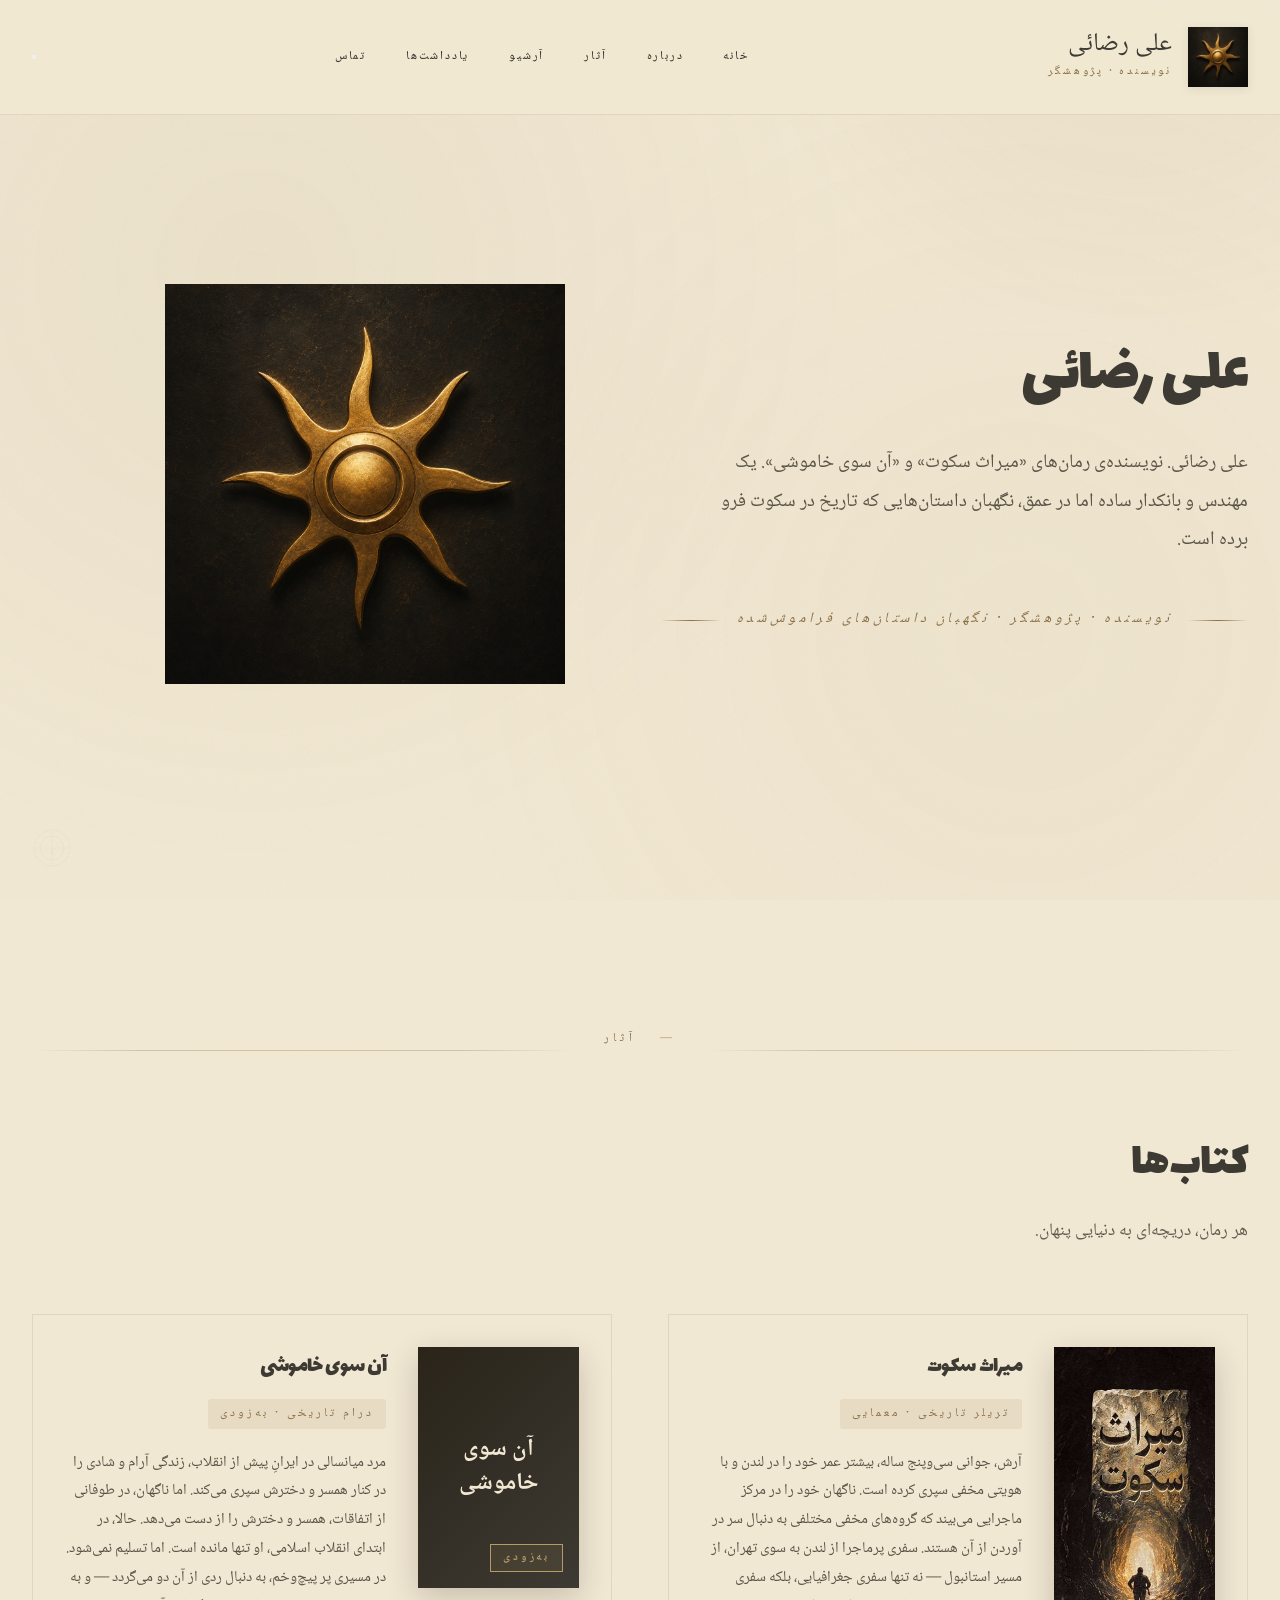
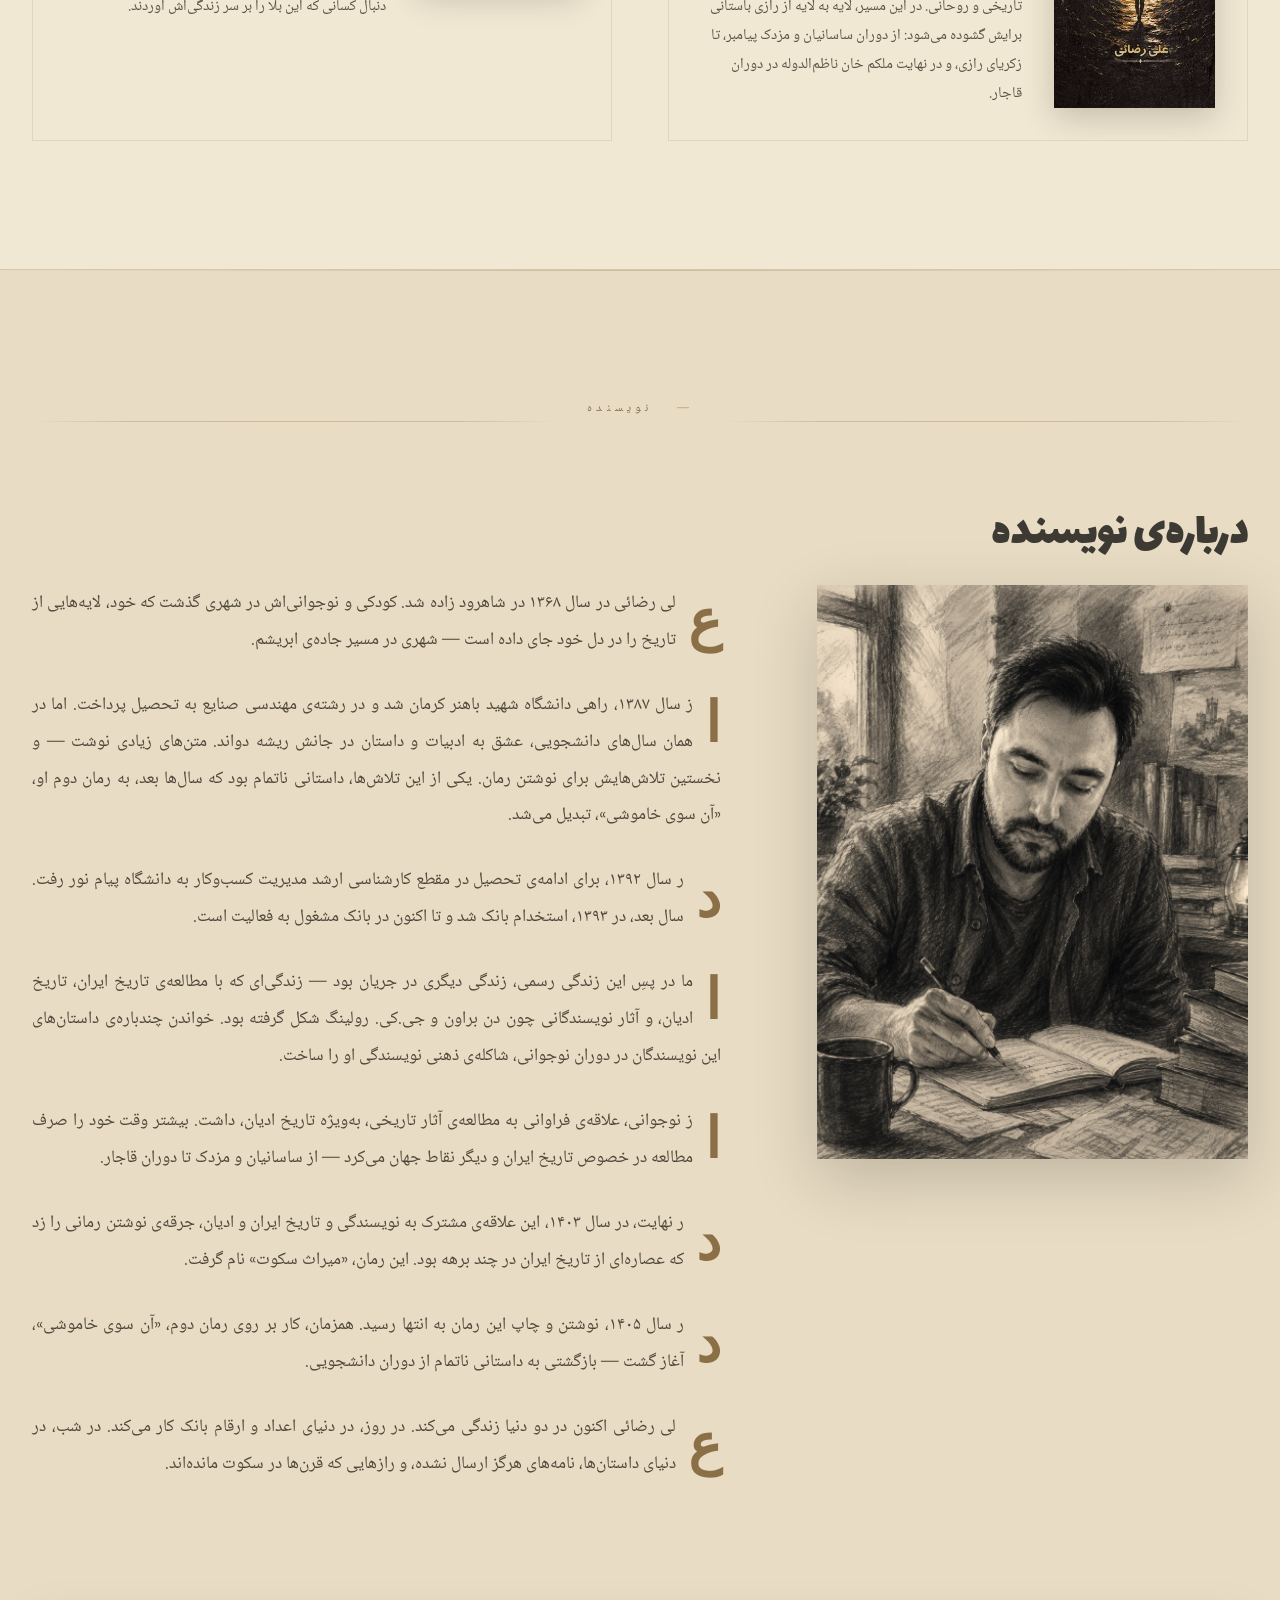
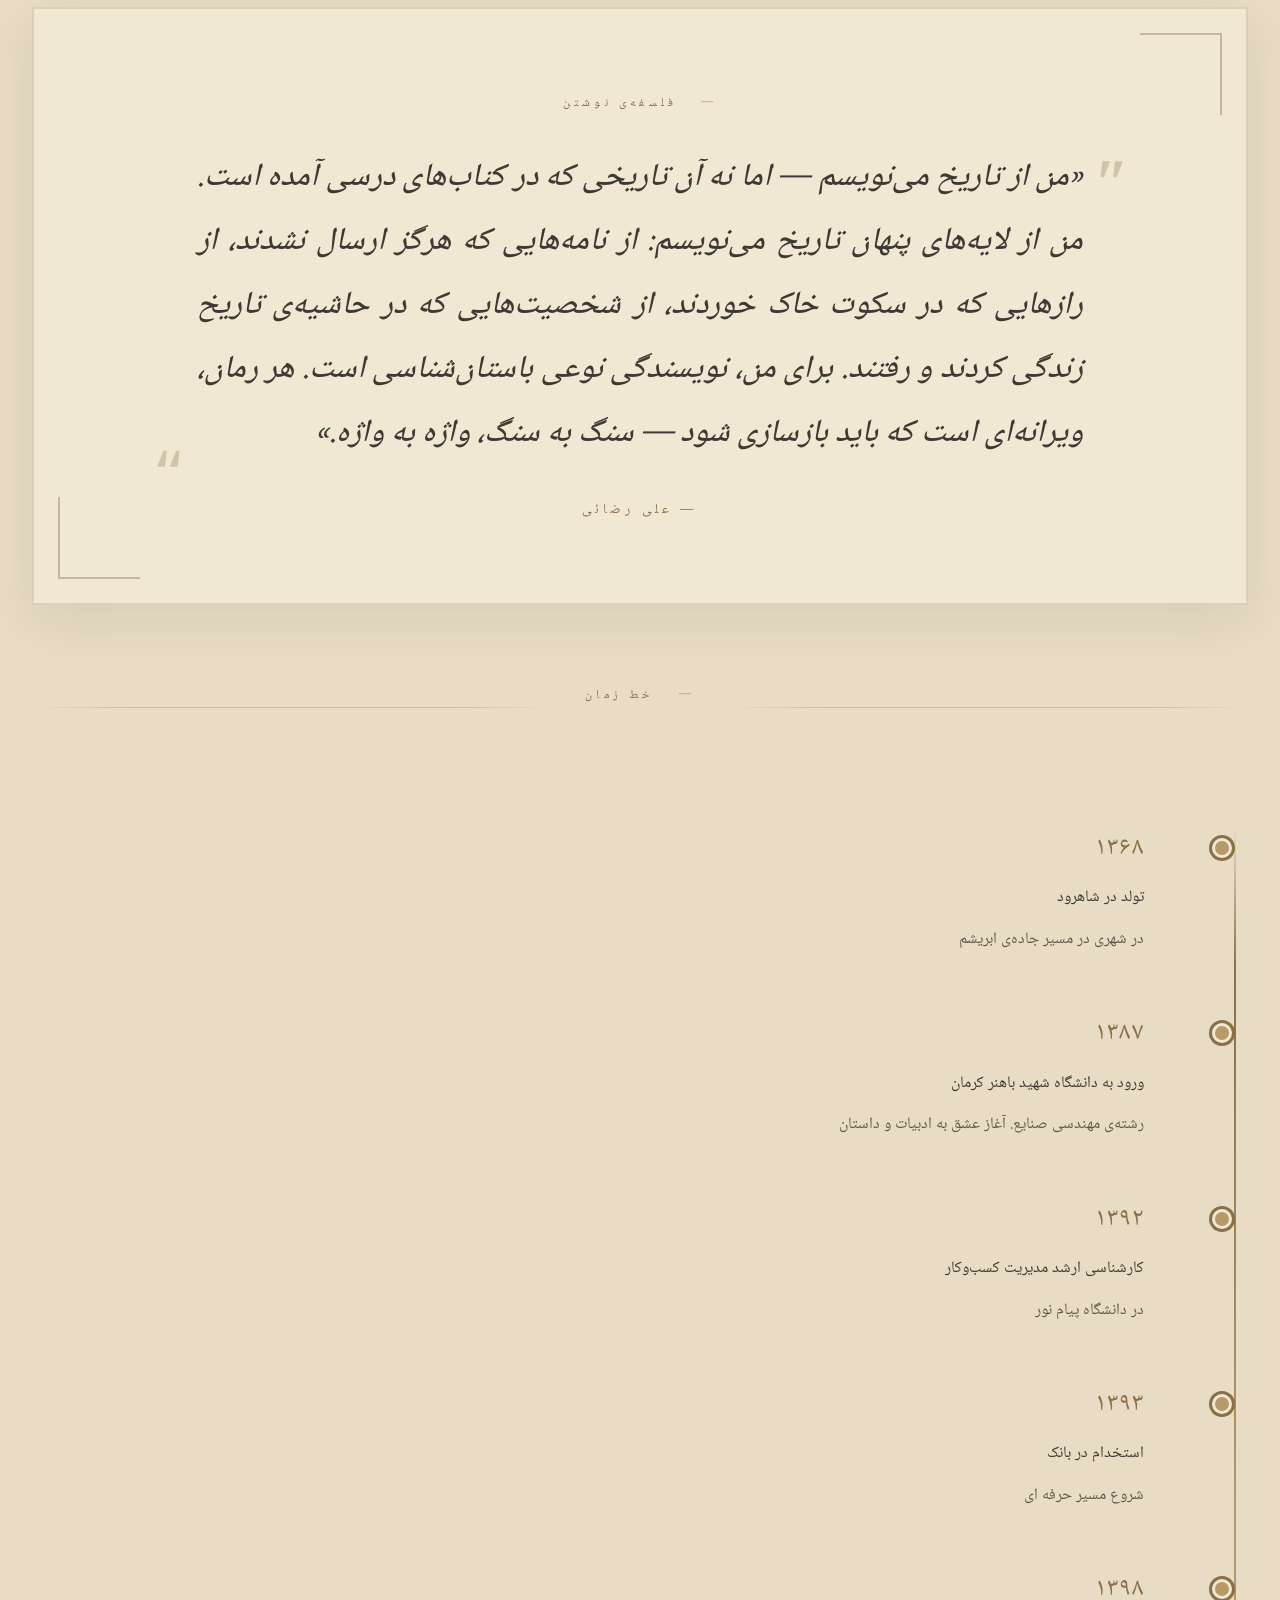
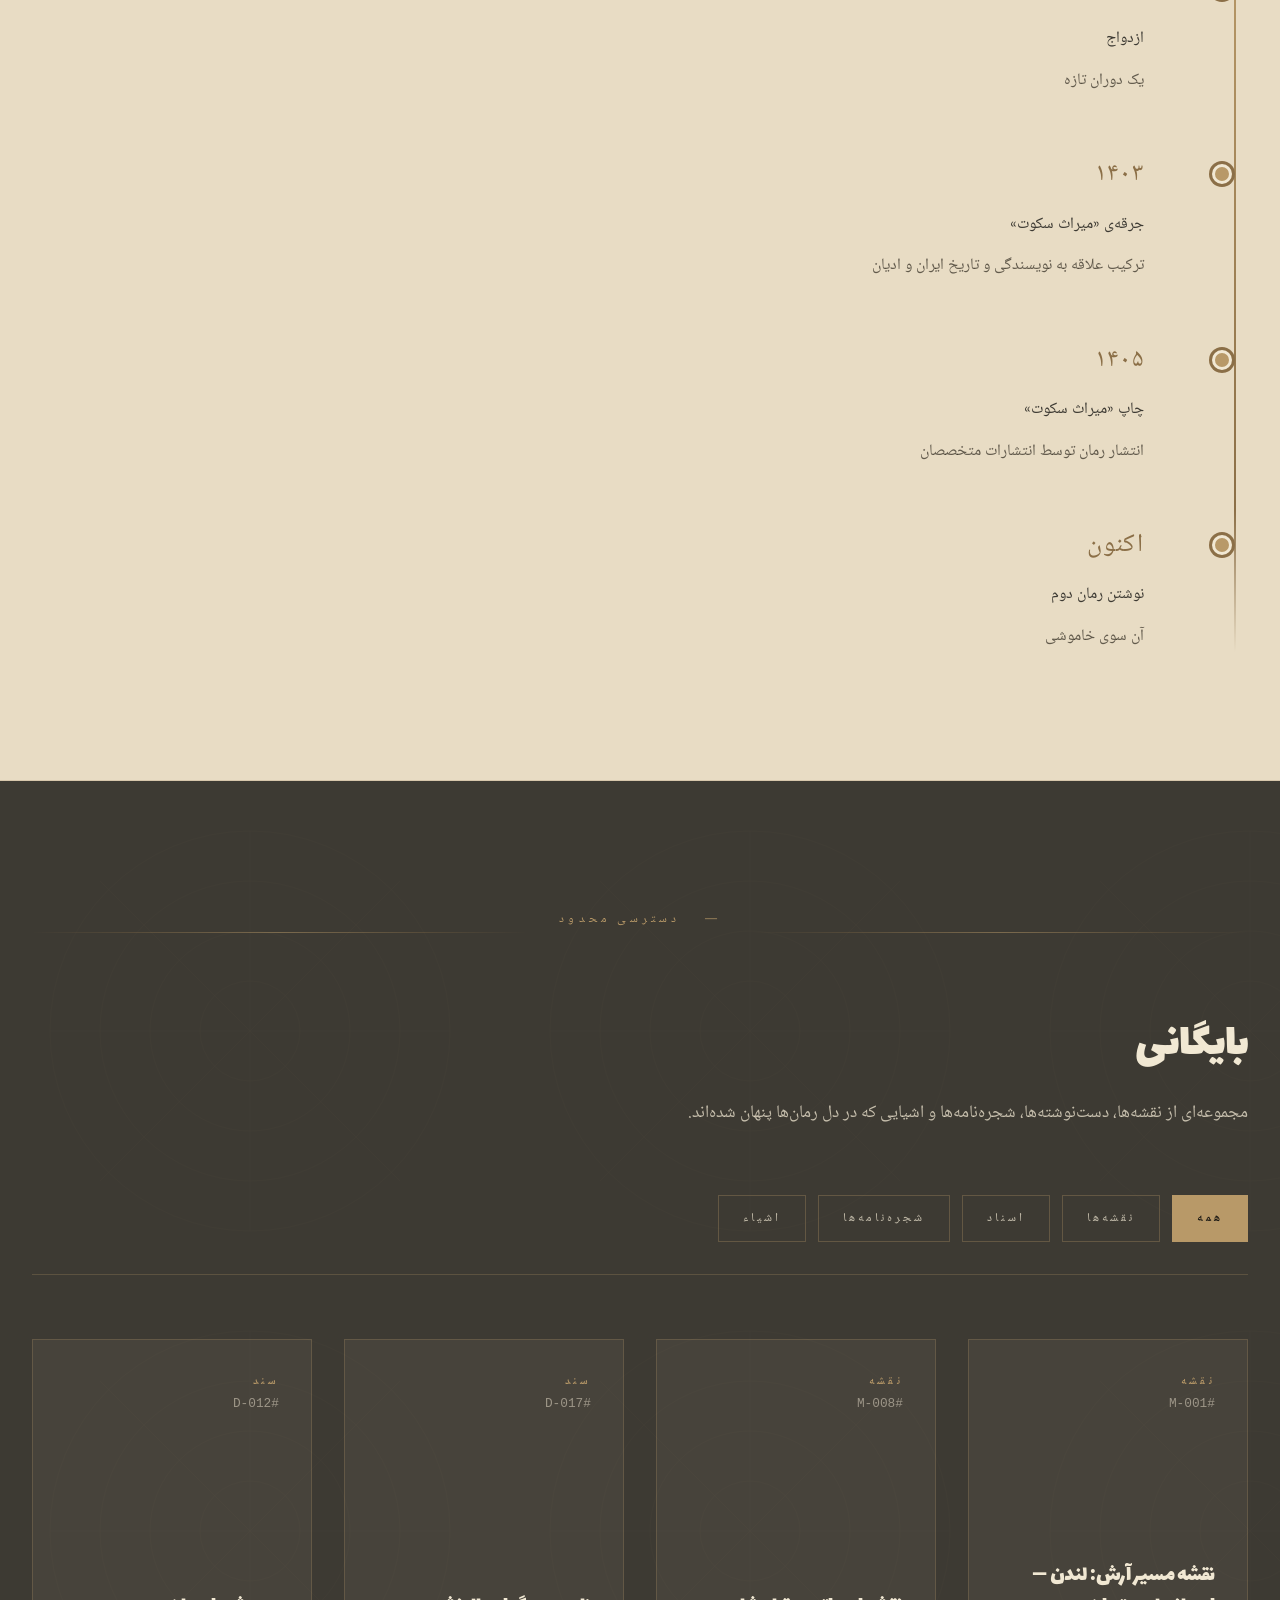
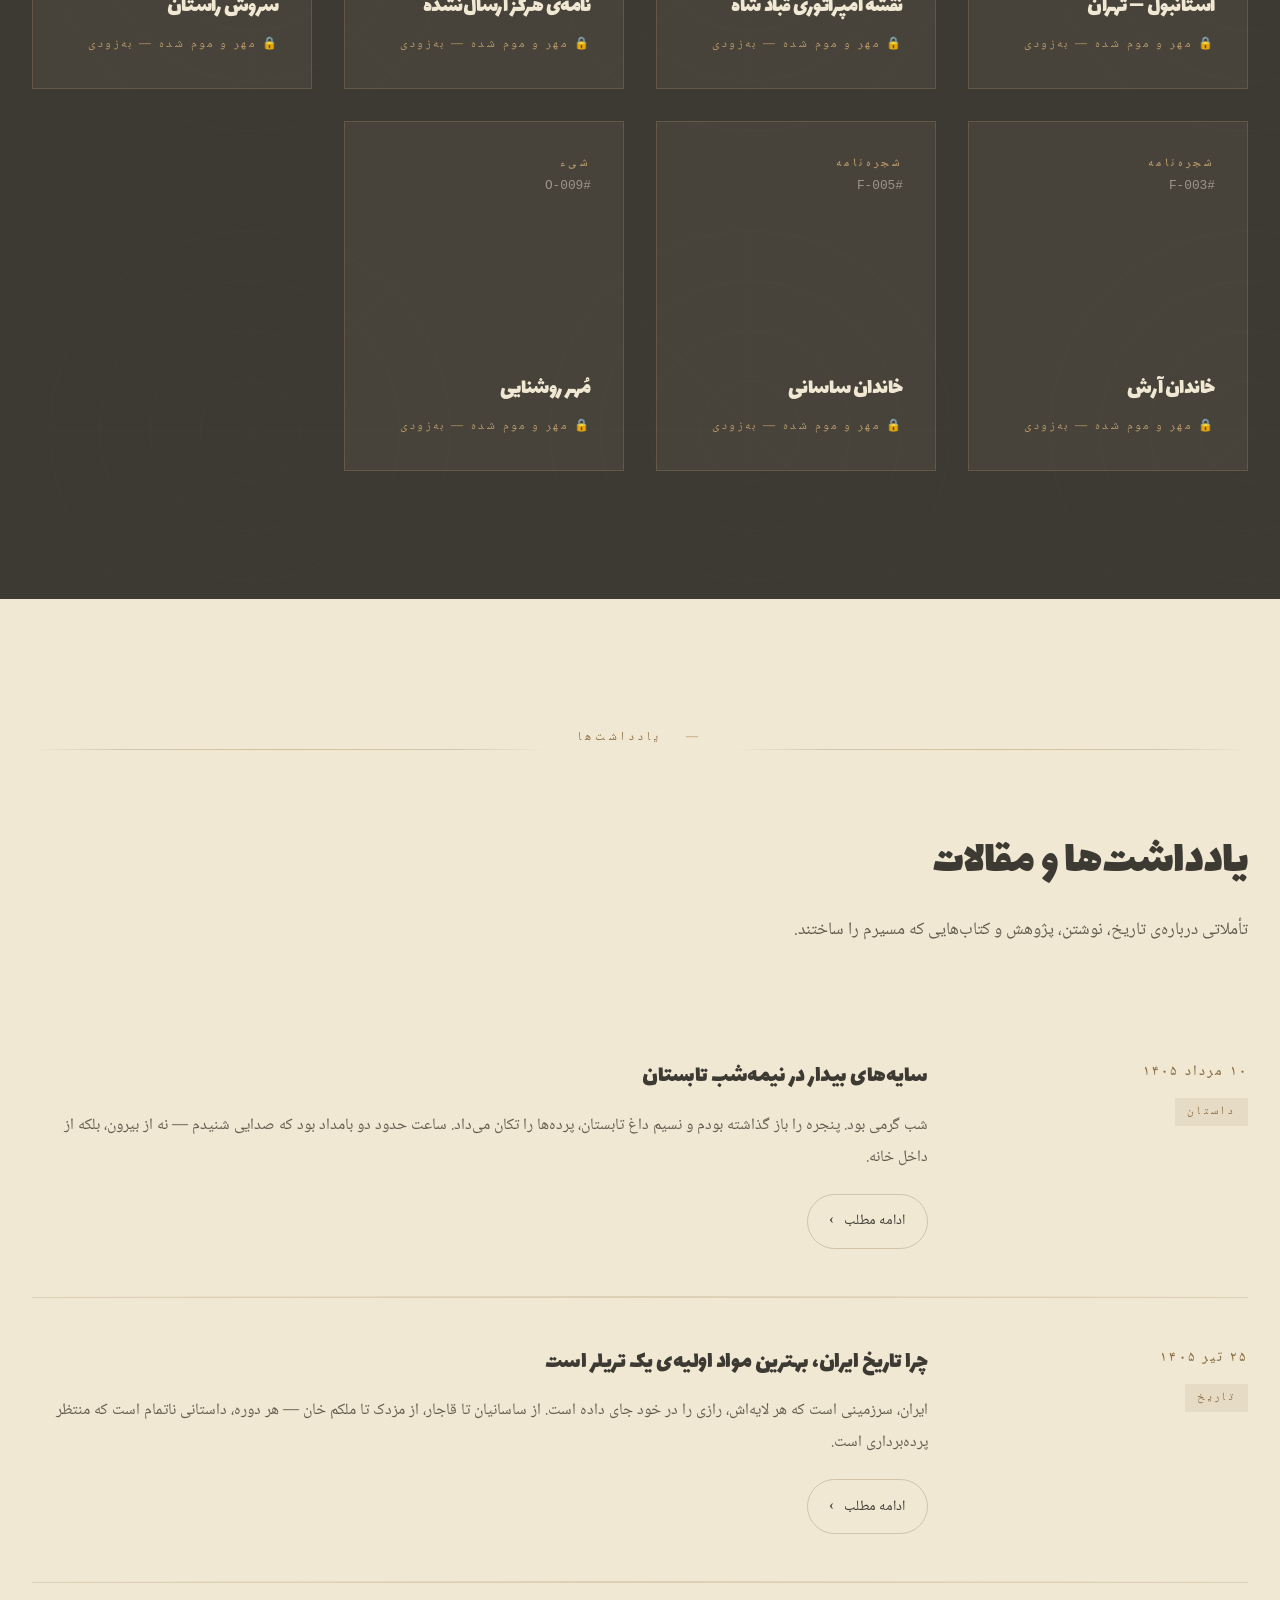
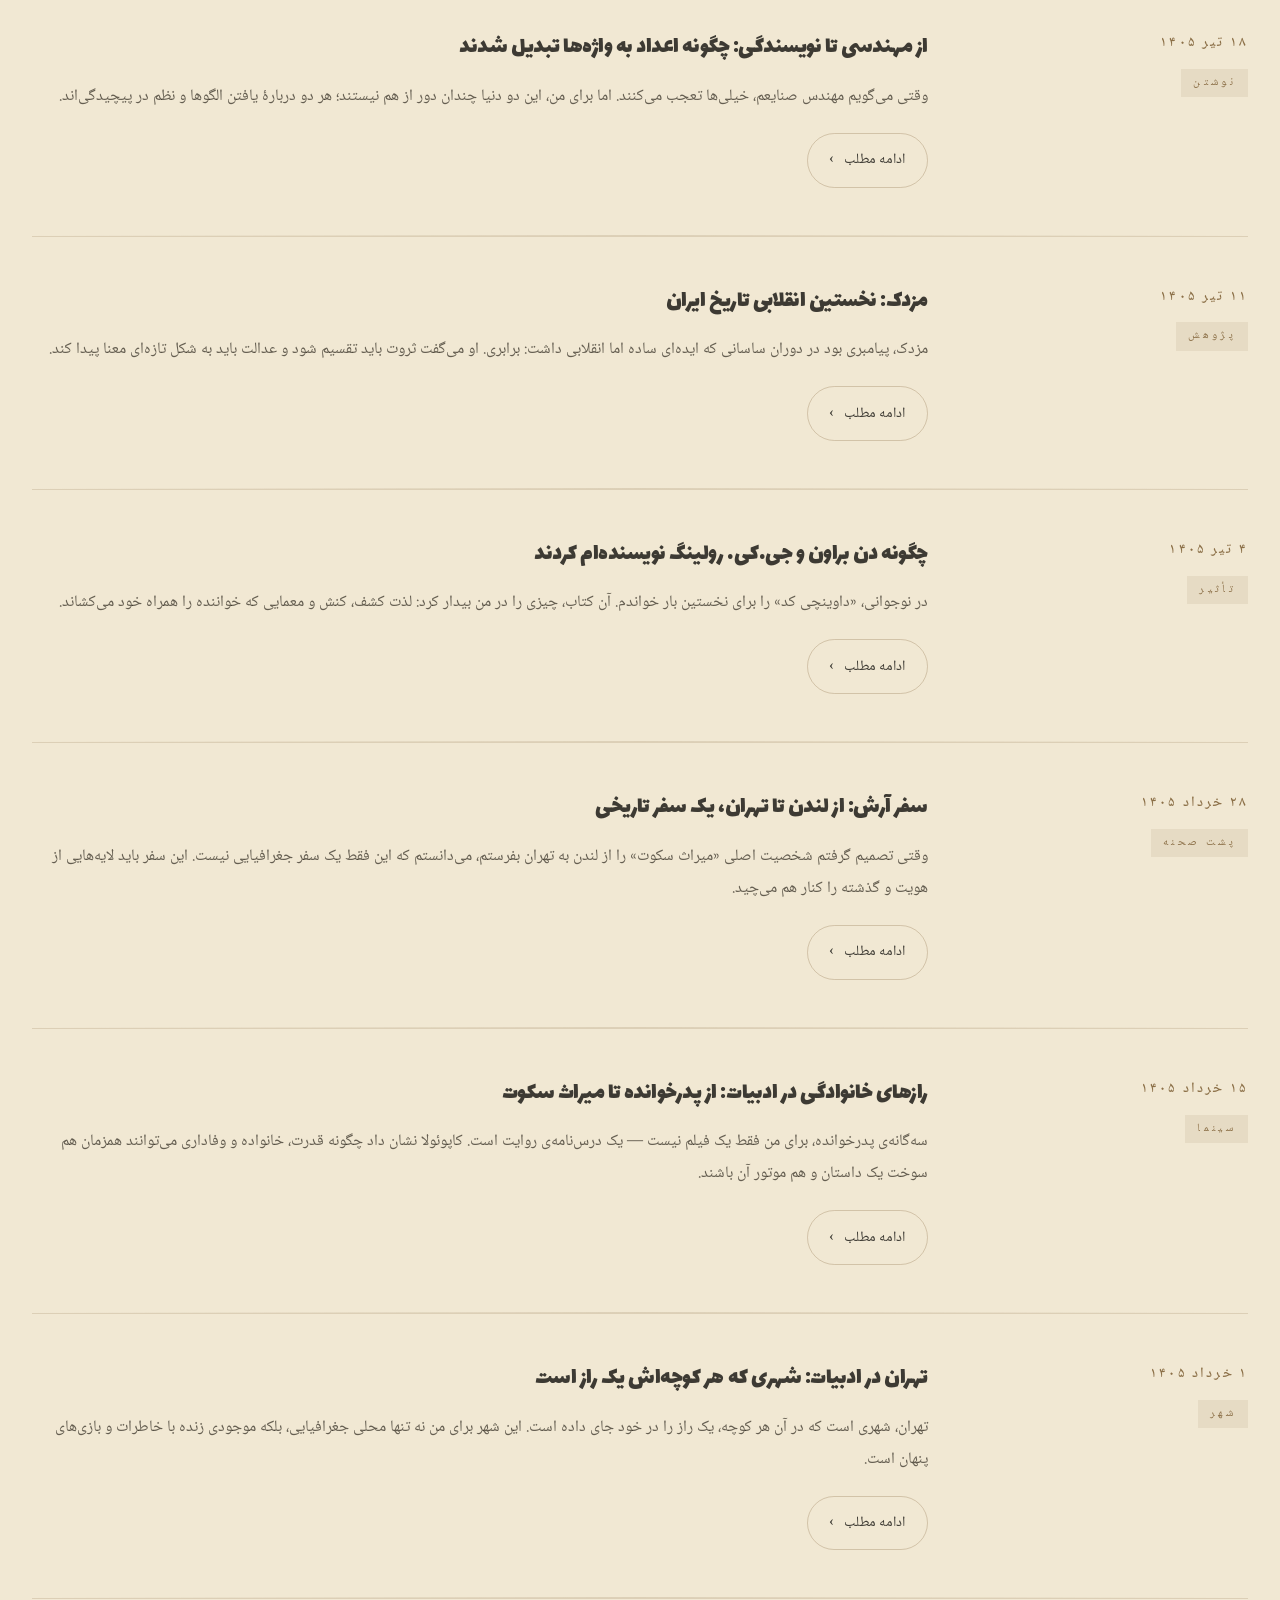
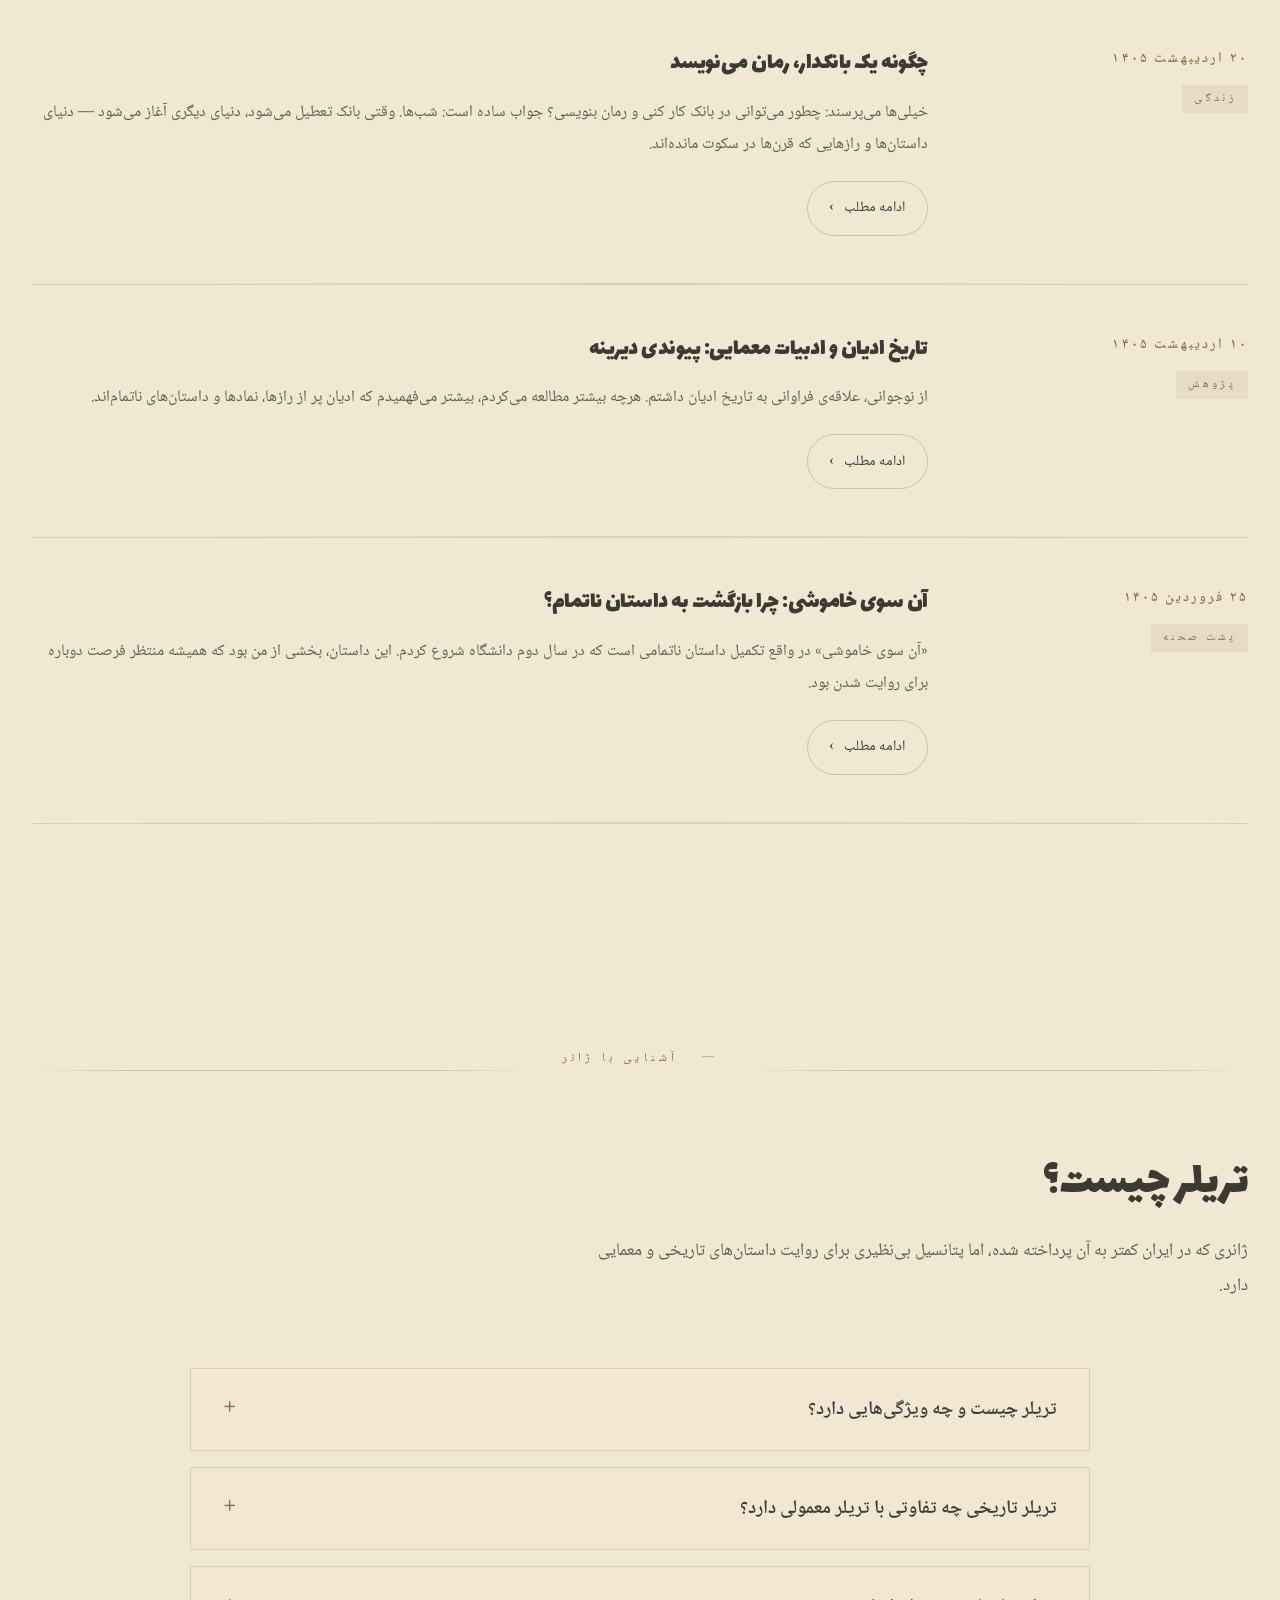
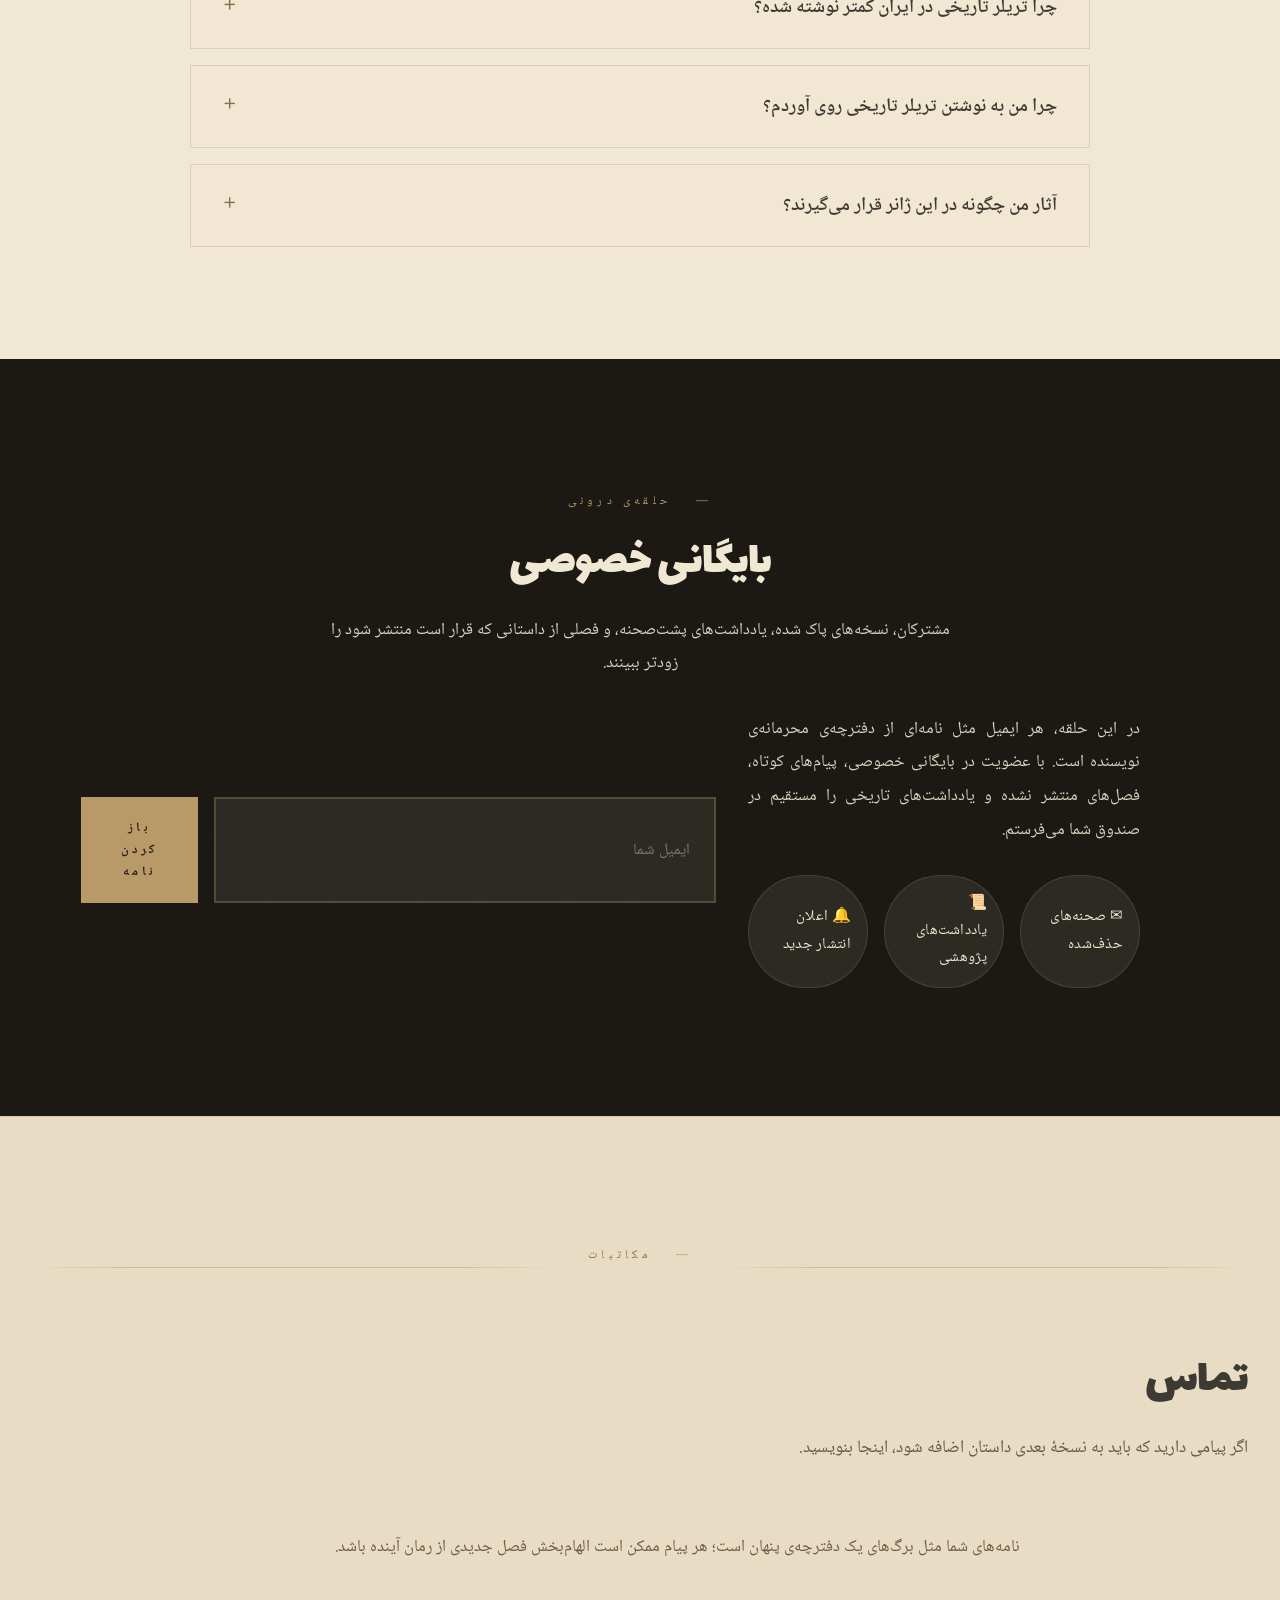
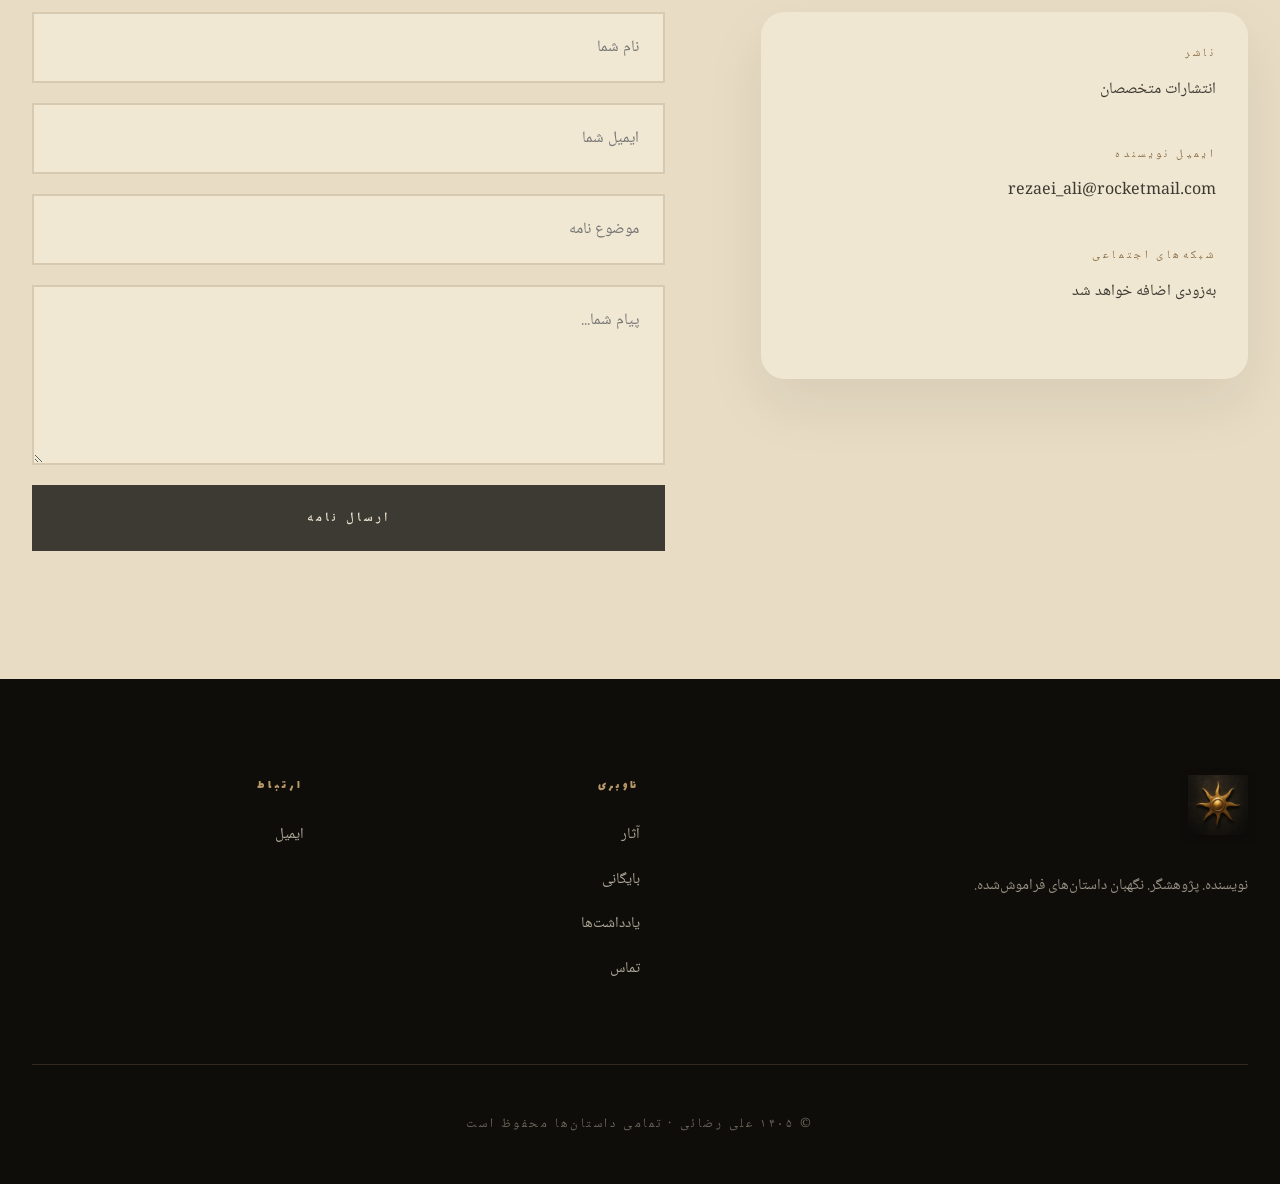
==== index.html @ 63f36dfa "update branch" ====
<!DOCTYPE html>
<html lang="fa" dir="rtl">
<head>
<meta charset="UTF-8">
<meta name="viewport" content="width=device-width, initial-scale=1.0">
<title>علی رضائی — نویسنده · پژوهشگر · نگهبان داستان‌های فراموش‌شده</title>
<meta name="description" content="وب‌سایت رسمی علی رضائی، نویسنده‌ی رمان‌های میراث سکوت و آن سوی خاموشی. داستانی از تاریخ پنهان ایران، از ساسانیان تا قاجار.">
<meta name="keywords" content="علی رضائی, میراث سکوت, آن سوی خاموشی, رمان تاریخی, تریلر تاریخی, نویسنده ایرانی, داستان معمایی, تاریخ ایران, ساسانیان, قاجار">
<meta name="author" content="علی رضائی">
<meta name="robots" content="index, follow">
<link rel="canonical" href="https://alirezaei.com">
<meta property="og:title" content="علی رضائی — نویسنده · پژوهشگر · نگهبان داستان‌های فراموش‌شده">
<meta property="og:description" content="وب‌سایت رسمی علی رضائی، نویسنده‌ی رمان‌های میراث سکوت و آن سوی خاموشی.">
<meta property="og:type" content="website">
<meta property="og:locale" content="fa_IR">
<meta name="twitter:card" content="summary_large_image">
<meta name="twitter:title" content="علی رضائی — نویسنده · پژوهشگر · نگهبان داستان‌های فراموش‌شده">
<meta name="twitter:description" content="وب‌سایت رسمی علی رضائی، نویسنده‌ی رمان‌های میراث سکوت و آن سوی خاموشی.">
<link rel="preconnect" href="https://cdn.jsdelivr.net">
<link rel="preconnect" href="https://fonts.googleapis.com">
<link rel="preconnect" href="https://fonts.gstatic.com" crossorigin>
<link href="https://fonts.googleapis.com/css2?family=Lalezar&family=Noto+Naskh+Arabic:wght@400;500;600;700&display=swap" rel="stylesheet">
<link rel="apple-touch-icon" sizes="180x180" href="images/favicon/apple-touch-icon.png">
<link rel="icon" type="image/png" sizes="32x32" href="images/favicon/favicon-32x32.png">
<link rel="icon" type="image/png" sizes="16x16" href="images/favicon/favicon-16x16.png">
<link rel="shortcut icon" href="images/favicon/favicon.ico">
<link rel="manifest" href="images/favicon/site.webmanifest">
<meta name="theme-color" content="#3d2b1f">
<link rel="preload" href="css/style.css" as="style">
<link rel="stylesheet" href="css/style.css">
<script defer src="https://cloud.umami.is/script.js" data-website-id="c92ad558-bd01-43eb-8bdd-e463db6f3bd0"></script>
<script type="application/ld+json">
{
  "@context": "https://schema.org",
  "@type": "Person",
  "name": "علی رضائی",
  "jobTitle": "نویسنده و پژوهشگر",
  "description": "نویسنده‌ی رمان‌های میراث سکوت و آن سوی خاموشی",
  "url": "https://alirezaei.com",
  "sameAs": []
}
</script>
</head>
<body>

<header class="header" id="header">
  <div class="header-inner">
    <a href="#home" class="logo">
      <img src="images/لوگوی سایت.jpg" alt="لوگوی علی رضائی" class="logo-img" width="200" height="60">
      <div class="logo-text">
        <span class="logo-name">علی رضائی</span>
        <span class="logo-sub">نویسنده · پژوهشگر</span>
      </div>
    </a>
    <nav class="nav" id="nav">
      <a href="#home">خانه</a>
      <a href="#about">درباره</a>
      <a href="#books">آثار</a>
      <a href="#archive">آرشیو</a>
      <a href="#journal">یادداشت‌ها</a>
      <a href="#contact">تماس</a>
    </nav>
    <button class="menu-toggle" id="menuToggle" aria-label="منو">
      <span></span><span></span><span></span>
    </button>
  </div>
</header>

<main>

  <section class="hero" id="home">
    <div class="hero-inner">
      <div class="hero-text">
        <h1>علی رضائی</h1>
        <p class="intro">علی رضائی. نویسنده‌ی رمان‌های «میراث سکوت» و «آن سوی خاموشی». یک مهندس و بانکدار ساده اما در عمق، نگهبان داستان‌هایی که تاریخ در سکوت فرو برده است.</p>
        <div class="subtitle">نویسنده · پژوهشگر · نگهبان داستان‌های فراموش‌شده</div>
      </div>
      <div class="hero-image">
        <img src="images/لوگوی سایت.jpg" alt="لوگوی علی رضائی" class="hero-img" loading="lazy" width="400" height="400">
      </div>
    </div>
  </section>
  
  <section id="books">
    <div class="container">
      <div class="divider"><span class="section-label">آثار</span></div>
      <h2 class="section-title">کتاب‌ها</h2>
      <p class="section-desc">هر رمان، دریچه‌ای به دنیایی پنهان.</p>

      <div class="books-grid">
        <div class="book-card">
          <img src="images/میراث سکوت روی جلد.jpg" alt="جلد کتاب میراث سکوت - رمان تاریخی معمایی از علی رضائی" class="book-cover-img" loading="lazy" width="200" height="300">
          <div class="book-info">
            <h3>میراث سکوت</h3>
            <div class="genre">تریلر تاریخی · معمایی</div>
            <p>آرش، جوانی سی‌وپنج ساله، بیشتر عمر خود را در لندن و با هویتی مخفی سپری کرده است. ناگهان خود را در مرکز ماجرایی می‌بیند که گروه‌های مخفی مختلفی به دنبال سر در آوردن از آن هستند. سفری پرماجرا از لندن به سوی تهران، از مسیر استانبول — نه تنها سفری جغرافیایی، بلکه سفری تاریخی و روحانی. در این مسیر، لایه به لایه از رازی باستانی برایش گشوده می‌شود: از دوران ساسانیان و مزدک پیامبر، تا زکریای رازی، و در نهایت ملکم خان ناظم‌الدوله در دوران قاجار.</p>
          </div>
        </div>

        <div class="book-card">
          <div class="book-cover upcoming">آن سوی<br>خاموشی</div>
          <div class="book-info">
            <h3>آن سوی خاموشی</h3>
            <div class="genre">درام تاریخی · به‌زودی</div>
            <p>مرد میانسالی در ایرانِ پیش از انقلاب، زندگی آرام و شادی را در کنار همسر و دخترش سپری می‌کند. اما ناگهان، در طوفانی از اتفاقات، همسر و دخترش را از دست می‌دهد. حالا، در ابتدای انقلاب اسلامی، او تنها مانده است. اما تسلیم نمی‌شود. در مسیری پر پیچ‌وخم، به دنبال ردی از آن دو می‌گردد — و به دنبال کسانی که این بلا را بر سر زندگی‌اش آوردند.</p>
          </div>
        </div>
      </div>
    </div>
  </section>

  <section class="about-section" id="about">
    <div class="container">
      <div class="divider"><span class="section-label">نویسنده</span></div>
      <h2 class="section-title">درباره‌ی نویسنده</h2>

      <div class="about-grid">
        <div class="about-portrait">
          <img src="images/تصویر شخصی.png" alt="علی رضائی، نویسنده و پژوهشگر" loading="lazy" width="350" height="467">
        </div>
        <div class="about-text">
          <p>علی رضائی در سال ۱۳۶۸ در شاهرود زاده شد. کودکی و نوجوانی‌اش در شهری گذشت که خود، لایه‌هایی از تاریخ را در دل خود جای داده است — شهری در مسیر جاده‌ی ابریشم.</p>
          <p>از سال ۱۳۸۷، راهی دانشگاه شهید باهنر کرمان شد و در رشته‌ی مهندسی صنایع به تحصیل پرداخت. اما در همان سال‌های دانشجویی، عشق به ادبیات و داستان در جانش ریشه دواند. متن‌های زیادی نوشت — و نخستین تلاش‌هایش برای نوشتن رمان. یکی از این تلاش‌ها، داستانی ناتمام بود که سال‌ها بعد، به رمان دوم او، «آن سوی خاموشی»، تبدیل می‌شد.</p>
          <p>در سال ۱۳۹۲، برای ادامه‌ی تحصیل در مقطع کارشناسی ارشد مدیریت کسب‌وکار به دانشگاه پیام نور رفت. سال بعد، در ۱۳۹۳، استخدام بانک شد و تا اکنون در بانک مشغول به فعالیت است.</p>
          <p>اما در پسِ این زندگی رسمی، زندگی دیگری در جریان بود — زندگی‌ای که با مطالعه‌ی تاریخ ایران، تاریخ ادیان، و آثار نویسندگانی چون دن براون و جی.کی. رولینگ شکل گرفته بود. خواندن چندباره‌ی داستان‌های این نویسندگان در دوران نوجوانی، شاکله‌ی ذهنی نویسندگی او را ساخت.</p>
          <p>از نوجوانی، علاقه‌ی فراوانی به مطالعه‌ی آثار تاریخی، به‌ویژه تاریخ ادیان، داشت. بیشتر وقت خود را صرف مطالعه در خصوص تاریخ ایران و دیگر نقاط جهان می‌کرد — از ساسانیان و مزدک تا دوران قاجار.</p>
          <p>در نهایت، در سال ۱۴۰۳، این علاقه‌ی مشترک به نویسندگی و تاریخ ایران و ادیان، جرقه‌ی نوشتن رمانی را زد که عصاره‌ای از تاریخ ایران در چند برهه بود. این رمان، «میراث سکوت» نام گرفت.</p>
          <p>در سال ۱۴۰۵، نوشتن و چاپ این رمان به انتها رسید. همزمان، کار بر روی رمان دوم، «آن سوی خاموشی»، آغاز گشت — بازگشتی به داستانی ناتمام از دوران دانشجویی.</p>
          <p>علی رضائی اکنون در دو دنیا زندگی می‌کند. در روز، در دنیای اعداد و ارقام بانک کار می‌کند. در شب، در دنیای داستان‌ها، نامه‌های هرگز ارسال‌ نشده، و رازهایی که قرن‌ها در سکوت مانده‌اند.</p>
        </div>
      </div>

      <div class="philosophy">
        <div class="section-label" style="margin-bottom: 2rem;">فلسفه‌ی نوشتن</div>
        <blockquote>«من از تاریخ می‌نویسم — اما نه آن تاریخی که در کتاب‌های درسی آمده است. من از لایه‌های پنهان تاریخ می‌نویسم: از نامه‌هایی که هرگز ارسال نشدند، از رازهایی که در سکوت خاک خوردند، از شخصیت‌هایی که در حاشیه‌ی تاریخ زندگی کردند و رفتند. برای من، نویسندگی نوعی باستان‌شناسی است. هر رمان، ویرانه‌ای است که باید بازسازی شود — سنگ به سنگ، واژه به واژه.»</blockquote>
        <cite>— علی رضائی</cite>
      </div>

      <div style="margin-top: 5rem;">
        <div class="divider"><span class="section-label">خط زمان</span></div>
        <div class="timeline">
          <div class="timeline-item">
            <div class="timeline-year">۱۳۶۸</div>
            <div class="timeline-title">تولد در شاهرود</div>
            <div class="timeline-desc">در شهری در مسیر جاده‌ی ابریشم</div>
          </div>
          <div class="timeline-item">
            <div class="timeline-year">۱۳۸۷</div>
            <div class="timeline-title">ورود به دانشگاه شهید باهنر کرمان</div>
            <div class="timeline-desc">رشته‌ی مهندسی صنایع. آغاز عشق به ادبیات و داستان</div>
          </div>
          <div class="timeline-item">
            <div class="timeline-year">۱۳۹۲</div>
            <div class="timeline-title">کارشناسی ارشد مدیریت کسب‌وکار</div>
            <div class="timeline-desc">در دانشگاه پیام نور</div>
          </div>
          <div class="timeline-item">
            <div class="timeline-year">۱۳۹۳</div>
            <div class="timeline-title">استخدام در بانک</div>
            <div class="timeline-desc">شروع مسیر حرفه ای</div>
          </div>
          <div class="timeline-item">
            <div class="timeline-year">۱۳۹۸</div>
            <div class="timeline-title">ازدواج</div>
            <div class="timeline-desc">یک دوران تازه</div>
          </div>
          <div class="timeline-item">
            <div class="timeline-year">۱۴۰۳</div>
            <div class="timeline-title">جرقه‌ی «میراث سکوت»</div>
            <div class="timeline-desc">ترکیب علاقه به نویسندگی و تاریخ ایران و ادیان</div>
          </div>
          <div class="timeline-item">
            <div class="timeline-year">۱۴۰۵</div>
            <div class="timeline-title">چاپ «میراث سکوت»</div>
            <div class="timeline-desc">انتشار رمان توسط انتشارات متخصصان</div>
          </div>
          <div class="timeline-item">
            <div class="timeline-year">اکنون</div>
            <div class="timeline-title">نوشتن رمان دوم</div>
            <div class="timeline-desc">آن سوی خاموشی</div>
          </div>
        </div>
      </div>
    </div>
  </section>

  <section class="archive-section" id="archive">
    <div class="container">
      <div class="divider"><span class="section-label">دسترسی محدود</span></div>
      <h2 class="section-title">بایگانی</h2>
      <p class="section-desc">مجموعه‌ای از نقشه‌ها، دست‌نوشته‌ها، شجره‌نامه‌ها و اشیایی که در دل رمان‌ها پنهان شده‌اند.</p>

      <div class="archive-tabs" id="archiveTabs">
        <button class="archive-tab active" data-filter="all">همه</button>
        <button class="archive-tab" data-filter="maps">نقشه‌ها</button>
        <button class="archive-tab" data-filter="documents">اسناد</button>
        <button class="archive-tab" data-filter="family">شجره‌نامه‌ها</button>
        <button class="archive-tab" data-filter="objects">اشیاء</button>
      </div>

      <div class="archive-grid" id="archiveGrid">
        <div class="archive-item" data-cat="maps">
          <div>
            <div class="cat">نقشه</div>
            <div class="catalog-no">#M-001</div>
          </div>
          <h4>نقشه مسیر آرش: لندن — استانبول — تهران</h4>
          <div class="sealed">🔒 مهر و موم شده — به‌زودی</div>
        </div>
        <div class="archive-item" data-cat="maps">
          <div>
            <div class="cat">نقشه</div>
            <div class="catalog-no">#M-008</div>
          </div>
          <h4>نقشه امپراتوری قباد شاه</h4>
          <div class="sealed">🔒 مهر و موم شده — به‌زودی</div>
        </div>
        <div class="archive-item" data-cat="documents">
          <div>
            <div class="cat">سند</div>
            <div class="catalog-no">#D-017</div>
          </div>
          <h4>نامه‌ی هرگز ارسال‌نشده</h4>
          <div class="sealed">🔒 مهر و موم شده — به‌زودی</div>
        </div>
        <div class="archive-item" data-cat="documents">
          <div>
            <div class="cat">سند</div>
            <div class="catalog-no">#D-012</div>
          </div>
          <h4>سروش راستان</h4>
          <div class="sealed">🔒 مهر و موم شده — به‌زودی</div>
        </div>
        <div class="archive-item" data-cat="family">
          <div>
            <div class="cat">شجره‌نامه</div>
            <div class="catalog-no">#F-003</div>
          </div>
          <h4>خاندان آرش</h4>
          <div class="sealed">🔒 مهر و موم شده — به‌زودی</div>
        </div>
        <div class="archive-item" data-cat="family">
          <div>
            <div class="cat">شجره‌نامه</div>
            <div class="catalog-no">#F-005</div>
          </div>
          <h4>خاندان ساسانی</h4>
          <div class="sealed">🔒 مهر و موم شده — به‌زودی</div>
        </div>
        <div class="archive-item" data-cat="objects">
          <div>
            <div class="cat">شیء</div>
            <div class="catalog-no">#O-009</div>
          </div>
          <h4>مُهر روشنایی</h4>
          <div class="sealed">🔒 مهر و موم شده — به‌زودی</div>
        </div>
      </div>
    </div>
  </section>

  <section id="journal">
    <div class="container">
      <div class="divider"><span class="section-label">یادداشت‌ها</span></div>
      <h2 class="section-title">یادداشت‌ها و مقالات</h2>
      <p class="section-desc">تأملاتی درباره‌ی تاریخ، نوشتن، پژوهش و کتاب‌هایی که مسیرم را ساختند.</p>

      <div class="journal-list">
        <article class="journal-item">
          <div>
            <div class="journal-date">۱۰ مرداد ۱۴۰۵</div>
            <div class="journal-cat">داستان</div>
          </div>
          <div>
            <h3 class="journal-title">سایه‌های بیدار در نیمه‌شب تابستان</h3>
            <p class="journal-excerpt">شب گرمی بود. پنجره را باز گذاشته بودم و نسیم داغ تابستان، پرده‌ها را تکان می‌داد. ساعت حدود دو بامداد بود که صدایی شنیدم — نه از بیرون، بلکه از داخل خانه.</p>
            <div id="journal-more-0" class="journal-more" aria-hidden="true">
              <p>اول فکر کردم خیال است. اما صدا دوباره آمد: تق‌تق‌تق. مثل راه رفتن کسی با کفش چرمی روی پارکت. مشکل این بود که من تنها بودم. همسرم به سفر رفته بود و بچه‌ها پیش مادربزرگ.</p>
              <p>از جا بلند شدم. چراغ قوه گوشی را روشن کردم و به سمت پذیرایی رفتم. نور لرزان روی دیوارها می‌رقصید و سایه‌های عجیبی می‌ساخت. هر قدم که برمی‌داشتم، حس می‌کردم کسی دارد مرا تماشا می‌کند — از پشت پرده‌ها، از زیر مبل، از گوشه‌ای تاریک.</p>
              <p>به پذیرایی رسیدم. خالی بود. اما بو... بوی خاصی در هوا پیچیده بود. بوی خاک قدیمی، مثل کتاب‌های دست‌نخورده‌ی پدربزرگ. بویی که سال‌ها پیش، وقتی آخرین بار کتابخانه‌ی او را ورق زده بودم، استشمام کرده بودم.</p>
              <p>ناگهان چراغ قوه خاموش شد. در تاریکی مطلق ایستاده بودم و قلبم مثل طبل می‌کوبید. بعد، صدایی شنیدم — زمزمه‌ای آرام، انگار کسی داشت متنی قدیمی را می‌خواند. زبانی ناآشنا، اما با آهنگی آشنا. مثل دعاهایی که مادربزرگ شب‌ها زمزمه می‌کرد.</p>
              <p>چراغ قوه دوباره روشن شد. و آنجا، روی میز تحریر، چیزی دیدم که خون در رگ‌هایم یخ زد: نامه‌ای قدیمی، با خطی که فقط یک نفر می‌توانست نوشته باشد — پدربزرگم، که ده سال پیش مرده بود.</p>
              <p>نامه را برداشتم. بوی خاک و کاغذ قدیمی می‌داد. فقط یک جمله نوشته شده بود: «آن‌ها هنوز بیدارند. مراقب باش.»</p>
              <p>از آن شب، هر بار که نیمه‌شب از خواب بیدار می‌شوم، حس می‌کنم کسی در اتاق است. نه برای آزار، بلکه برای محافظت. گاهی فکر می‌کنم پدربزرگ رازی را با خود به گور برده — رازی که حالا، کم‌کم دارد آشکار می‌شود.</p>
              <p>و شاید، فقط شاید، این تازه شروع داستان باشد.</p>
            </div>
            <button type="button" class="journal-toggle" aria-controls="journal-more-0" aria-expanded="false">ادامه مطلب</button>
          </div>
        </article>

        <article class="journal-item">
          <div>
            <div class="journal-date">۲۵ تیر ۱۴۰۵</div>
            <div class="journal-cat">تاریخ</div>
          </div>
          <div>
            <h3 class="journal-title">چرا تاریخ ایران، بهترین مواد اولیه‌ی یک تریلر است</h3>
            <p class="journal-excerpt">ایران، سرزمینی است که هر لایه‌اش، رازی را در خود جای داده است. از ساسانیان تا قاجار، از مزدک تا ملکم خان — هر دوره، داستانی ناتمام است که منتظر پرده‌برداری است.</p>
            <div id="journal-more-1" class="journal-more" aria-hidden="true">
              <p>این قصه‌ها نه تنها پر از کنش و توطئه‌اند، بلکه به خواننده فرصت می‌دهند تا خودش با قطعات پنهان تاریخ مواجه شود. با هر فصل جدید، کشف تازه‌ای رخ می‌دهد و سوال‌های بیشتری شکل می‌گیرد.</p>
              <p>در یک تریلر خوب، مخاطب لحظه‌به‌لحظه در حال بازسازی پرده‌های فراموش‌شده‌ی گذشته است، و هر پاسخ، دروازه‌ای به سوال تازه‌ای می‌گشاید. این همان جایی است که تاریخ و تخیل با هم همتایان می‌شوند.</p>
              <p>برای من، تاریخ ایران مثل یک مجموعه‌ی آثار هنریست: هر اثر تکه‌ای از هویت است، و کار نویسنده این است که آن تکه‌ها را کنار هم بچیند تا تصویر کامل‌تری شکل بگیرد. هر راز تاریخی، یک امکان روایت جدید است.</p>
            </div>
            <button type="button" class="journal-toggle" aria-controls="journal-more-1" aria-expanded="false">ادامه مطلب</button>
          </div>
        </article>

        <article class="journal-item">
          <div>
            <div class="journal-date">۱۸ تیر ۱۴۰۵</div>
            <div class="journal-cat">نوشتن</div>
          </div>
          <div>
            <h3 class="journal-title">از مهندسی تا نویسندگی: چگونه اعداد به واژه‌ها تبدیل شدند</h3>
            <p class="journal-excerpt">وقتی می‌گویم مهندس صنایعم، خیلی‌ها تعجب می‌کنند. اما برای من، این دو دنیا چندان دور از هم نیستند؛ هر دو دربارهٔ یافتن الگوها و نظم در پیچیدگی‌اند.</p>
            <div id="journal-more-2" class="journal-more" aria-hidden="true">
              <p>مهندسی صنایع درباره‌ی سامان دادن به جریان‌ها و تصمیم‌هاست. نوشتن هم همین است: سامان دادن به ایده‌ها، شخصیت‌ها و نقطه‌های عطف. هر خط داستان مانند یک معادله‌ای است که باید پاسخ درستش را پیدا کند.</p>
              <p>با گذشت زمان یاد گرفتم ساختارهای نویسندگی و فرآیندهای صنعتی هر دو از یک ذهنیت مشترک سرچشمه می‌گیرند: تلاش برای ساده‌سازیِ پیچیدگی بدون از دست دادن عمق.</p>
              <p>روزی که اولین طرح داستان را به شکل یک نمودار ساده رسم کردم، فهمیدم می‌توانم روش‌هایی را که در بانک و مهندسی می‌آموختم وارد ساختار روایت کنم. به این صورت، هر صحنه مثل یک چرخ‌دنده می‌شود که باید دقیقاً هماهنگ باشد تا کل داستان روان بماند.</p>
            </div>
            <button type="button" class="journal-toggle" aria-controls="journal-more-2" aria-expanded="false">ادامه مطلب</button>
          </div>
        </article>

        <article class="journal-item">
          <div>
            <div class="journal-date">۱۱ تیر ۱۴۰۵</div>
            <div class="journal-cat">پژوهش</div>
          </div>
          <div>
            <h3 class="journal-title">مزدک: نخستین انقلابی تاریخ ایران</h3>
            <p class="journal-excerpt">مزدک، پیامبری بود در دوران ساسانی که ایده‌ای ساده اما انقلابی داشت: برابری. او می‌گفت ثروت باید تقسیم شود و عدالت باید به شکل تازه‌ای معنا پیدا کند.</p>
            <div id="journal-more-3" class="journal-more" aria-hidden="true">
              <p>او برابری را نه به عنوان یک شعار، بلکه به عنوان یک ساختار اجتماعی قابل اجرا تعریف کرد. این ایده، در قرن پنجم میلادی، چنان خطرناک بود که پادشاه ابتدا از او حمایت کرد، اما سپس به سویش برگشت و از درون همان دربار توطئه‌ای شکل گرفت که به سرنوشت او انجامید.</p>
              <p>این همان نقطه‌ای است که تاریخ به روایت تبدیل می‌شود: وقتی قدرت و ایدئولوژی به هم گره می‌خورند و هر تصمیم می‌تواند سرنوشت یک ملت را تغییر دهد.</p>
              <p>به نظرم، روایت‌های تریلری وقتی واقعی می‌شوند که از همین تناقض‌ها و پیچیدگی‌ها برخیزند؛ وقتی قهرمان و ضدقهرمان هر دو سهمی از حقیقت را در دست دارند و هیچ‌کس کاملاً سفید یا سیاه نیست.</p>
            </div>
            <button type="button" class="journal-toggle" aria-controls="journal-more-3" aria-expanded="false">ادامه مطلب</button>
          </div>
        </article>

        <article class="journal-item">
          <div>
            <div class="journal-date">۴ تیر ۱۴۰۵</div>
            <div class="journal-cat">تأثیر</div>
          </div>
          <div>
            <h3 class="journal-title">چگونه دن براون و جی.کی. رولینگ نویسنده‌ام کردند</h3>
            <p class="journal-excerpt">در نوجوانی، «داوینچی کد» را برای نخستین بار خواندم. آن کتاب، چیزی را در من بیدار کرد: لذت کشف، کنش و معمایی که خواننده را همراه خود می‌کشاند.</p>
            <div id="journal-more-4" class="journal-more" aria-hidden="true">
              <p>دن براون به من آموخت که تاریخ می‌تواند مثل یک راز عمل کند؛ نه به این معنا که مخفی بماند، بلکه به این معنا که مسیر کشف داشته باشد و خواننده را مرحله‌به‌مرحله به قلب ماجرا ببرد.</p>
              <p>جی.کی. رولینگ نشان داد که با ثبت جزئیات دقیق می‌توان دنیایی خلق کرد که خواننده در آن گم شود، تا جایی که دلش بخواهد دوباره به آن بازگردد.</p>
              <p>برای نوشتن «میراث سکوت»، همیشه تلاش کردم جادوی همین کشف و گم شدن را به تاریخ ایران ببخشم؛ تاریخ به عنوان فضایی رازآلود و دعوت‌کننده، نه صرفاً مجموعه‌ای از رویدادهای گذشته.</p>
            </div>
            <button type="button" class="journal-toggle" aria-controls="journal-more-4" aria-expanded="false">ادامه مطلب</button>
          </div>
        </article>

        <article class="journal-item">
          <div>
            <div class="journal-date">۲۸ خرداد ۱۴۰۵</div>
            <div class="journal-cat">پشت صحنه</div>
          </div>
          <div>
            <h3 class="journal-title">سفر آرش: از لندن تا تهران، یک سفر تاریخی</h3>
            <p class="journal-excerpt">وقتی تصمیم گرفتم شخصیت اصلی «میراث سکوت» را از لندن به تهران بفرستم، می‌دانستم که این فقط یک سفر جغرافیایی نیست. این سفر باید لایه‌هایی از هویت و گذشته را کنار هم می‌چید.</p>
            <div id="journal-more-5" class="journal-more" aria-hidden="true">
              <p>هر شهری که می‌گذراند، به او لایه‌ای از گذشته اضافه می‌کرد. لندنِ مدرن و استانبولِ مرزدار برای او مثل دو آینه بودند که بخش‌های پنهان‌ترش را نمایان می‌ساختند و پرسش‌های تازه‌ای دربارهٔ ریشه‌ها و انتخاب‌هایش مطرح می‌کردند.</p>
              <p>در مسیر، او فهمید تاریخ هرگز فقط در کتاب‌ها نیست؛ این تاریخ در خیابان‌ها، چهره‌ها و خاطراتِ پا به پای او جاری بود. این سفر به او آموخت که گذشته و حال همزمان می‌توانند داستانی واحد را بسازند.</p>
              <p>تهران اما برایش رنگی از تاریخ داشت: شهری که همزمان زنده و خاطره‌وار بود، جایی که هر کوچه و هر سنگ می‌توانست داستانی را بازگو کند که هنوز به پایان نرسیده است.</p>
            </div>
            <button type="button" class="journal-toggle" aria-controls="journal-more-5" aria-expanded="false">ادامه مطلب</button>
          </div>
        </article>

        <article class="journal-item">
          <div>
            <div class="journal-date">۱۵ خرداد ۱۴۰۵</div>
            <div class="journal-cat">سینما</div>
          </div>
          <div>
            <h3 class="journal-title">رازهای خانوادگی در ادبیات: از پدرخوانده تا میراث سکوت</h3>
            <p class="journal-excerpt">سه‌گانه‌ی پدرخوانده، برای من فقط یک فیلم نیست — یک درس‌نامه‌ی روایت است. کاپوئولا نشان داد چگونه قدرت، خانواده و وفاداری می‌توانند همزمان هم سوخت یک داستان و هم موتور آن باشند.</p>
            <div id="journal-more-6" class="journal-more" aria-hidden="true">
              <p>کاپوئولا به من آموخت که در داستان‌های خانوادگی، هر تصمیم فردی پیامدهای بزرگی دارد. هر کلمه می‌تواند روابط را تقویت کند یا آنها را در هم بشکند.</p>
              <p>در «میراث سکوت»، همین موضوع اساسی است: رازی که به زندگی آرش رسیده بود، نه تنها گذشته او را تعیین کرد، بلکه خانواده‌اش را نیز وارد دنیایی کرد که دیگر هیچ چیز ساده نبود.</p>
              <p>این رازها هستند که بین نسل‌ها ارتباط برقرار می‌کنند و نشان می‌دهند چگونه گذشته‌ی خانواده می‌تواند امروز را شکل دهد؛ درست مانند یک معمایی که هر سرنخش به بخش جدیدی از حقیقت می‌رسد.</p>
            </div>
            <button type="button" class="journal-toggle" aria-controls="journal-more-6" aria-expanded="false">ادامه مطلب</button>
          </div>
        </article>

        <article class="journal-item">
          <div>
            <div class="journal-date">۱ خرداد ۱۴۰۵</div>
            <div class="journal-cat">شهر</div>
          </div>
          <div>
            <h3 class="journal-title">تهران در ادبیات: شهری که هر کوچه‌اش یک راز است</h3>
            <p class="journal-excerpt">تهران، شهری است که در آن هر کوچه، یک راز را در خود جای داده است. این شهر برای من نه تنها محلی جغرافیایی، بلکه موجودی زنده با خاطرات و بازی‌های پنهان است.</p>
            <div id="journal-more-7" class="journal-more" aria-hidden="true">
              <p>هر بار که به تهران فکر می‌کنم، شهر را نه تنها به عنوان محل جغرافیایی بلکه به عنوان یک شخصیت زنده می‌بینم. کوچه‌ها، بازارها و محله‌ها قصه‌هایی دارند که فقط کسی می‌تواند بشنود که گوش می‌دهد.</p>
              <p>تهران در همان لحظه هم از گذشته می‌گوید و هم آینده را می‌سازد؛ همین تضاد است که آن را برای یک رمان تاریخی-معمایی جذاب می‌کند.</p>
              <p>در داستان من، تهران یک بازیگر است؛ جایی که زمین و زمان با هم به زبان تاریخ سخن می‌گویند و رازهایی را بازمی‌کنند که فقط به دست راوی درست قابل خواندن‌اند.</p>
            </div>
            <button type="button" class="journal-toggle" aria-controls="journal-more-7" aria-expanded="false">ادامه مطلب</button>
          </div>
        </article>

        <article class="journal-item">
          <div>
            <div class="journal-date">۲۰ اردیبهشت ۱۴۰۵</div>
            <div class="journal-cat">زندگی</div>
          </div>
          <div>
            <h3 class="journal-title">چگونه یک بانکدار، رمان می‌نویسد</h3>
            <p class="journal-excerpt">خیلی‌ها می‌پرسند: چطور می‌توانی در بانک کار کنی و رمان بنویسی؟ جواب ساده است: شب‌ها. وقتی بانک تعطیل می‌شود، دنیای دیگری آغاز می‌شود — دنیای داستان‌ها و رازهایی که قرن‌ها در سکوت مانده‌اند.</p>
            <div id="journal-more-8" class="journal-more" aria-hidden="true">
              <p>وقتی بانک تعطیل می‌شود، دنیای دیگری آغاز می‌شود — دنیای داستان‌ها، نامه‌های هرگز ارسال‌نشده، و رازهایی که قرن‌ها در سکوت مانده‌اند. آن‌جا تخیل من فرصت حرکت می‌یابد و جزئیات پنهان را کشف می‌کند.</p>
              <p>برای من این دو جهان همیشه در هم تنیده بوده‌اند: نظم روزانه و شور پنهان، عدد و واژه، وظیفه و خیال. همین تقاطع‌ها هستند که روایت‌های من را ملموس و عمیق می‌کنند.</p>
              <p>ممکن است این ترکیب غیرعادی به نظر برسد، اما دقیقا در همین تضادهاست که داستان‌هایی خلق می‌شوند که هم واقعی باشند و هم پر از رمز و معنای پنهان.</p>
            </div>
            <button type="button" class="journal-toggle" aria-controls="journal-more-8" aria-expanded="false">ادامه مطلب</button>
          </div>
        </article>

        <article class="journal-item">
          <div>
            <div class="journal-date">۱۰ اردیبهشت ۱۴۰۵</div>
            <div class="journal-cat">پژوهش</div>
          </div>
          <div>
            <h3 class="journal-title">تاریخ ادیان و ادبیات معمایی: پیوندی دیرینه</h3>
            <p class="journal-excerpt">از نوجوانی، علاقه‌ی فراوانی به تاریخ ادیان داشتم. هرچه بیشتر مطالعه می‌کردم، بیشتر می‌فهمیدم که ادیان پر از رازها، نمادها و داستان‌های ناتمام‌اند.</p>
            <div id="journal-more-9" class="journal-more" aria-hidden="true">
              <p>این رازها در دل اسطوره‌ها و متون مقدس پنهان شده‌اند، اما دقیقاً همان چیزی هستند که ادبیات معمایی به آن نیاز دارد: بخشی از واقعیت که هنوز باز نشده است و خواننده را به جستجوی بیشتر دعوت می‌کند.</p>
              <p>نمادها، آیین‌ها و رمزهای دینی می‌توانند مانند سرنخ‌هایی عمل کنند که خواننده را از یک مرحله به مرحله‌ی بعدی هدایت می‌کنند، تا به مرکز پنهان‌ترین پرسش برسد.</p>
              <p>در نوشته‌هایم تلاش می‌کنم نشان دهم چگونه یک نماد مذهبی یا یک روایت تاریخی می‌تواند به نقطه‌ی عطف داستان بدل شود — جایی که حقیقت و خیال در یک گره‌ی معمایی به هم می‌رسند.</p>
            </div>
            <button type="button" class="journal-toggle" aria-controls="journal-more-9" aria-expanded="false">ادامه مطلب</button>
          </div>
        </article>

        <article class="journal-item">
          <div>
            <div class="journal-date">۲۵ فروردین ۱۴۰۵</div>
            <div class="journal-cat">پشت صحنه</div>
          </div>
          <div>
            <h3 class="journal-title">آن سوی خاموشی: چرا بازگشت به داستان ناتمام؟</h3>
            <p class="journal-excerpt">«آن سوی خاموشی» در واقع تکمیل داستان ناتمامی است که در سال دوم دانشگاه شروع کردم. این داستان، بخشی از من بود که همیشه منتظر فرصت دوباره برای روایت شدن بود.</p>
            <div id="journal-more-10" class="journal-more" aria-hidden="true">
              <p>این داستان، بخشی از من بود که هرگز کامل نشده بود. اما با گذشت زمان و کسب تجربه، به پختگی بیشتری رسید و اکنون آماده‌ام تا آن را با صدای بلندتر و جزئیات بیشتر روایت کنم.</p>
              <p>بازگشت به یک روایت قدیمی مثل باز کردن یک صندوقچه‌ی خاطرات است؛ در آنجا چیزهای پنهان و فراموش‌شده‌ای هست که به آرامی و از نو بازخوانی می‌شوند و معناهای تازه‌ای پیدا می‌کنند.</p>
              <p>این بار می‌خواهم نشان دهم چگونه داستان‌های گذشته می‌توانند با تجربه‌ی امروز گفتگو کنند؛ چگونه می‌توان در میان خاموشی، صدای تازه‌ای را شنید که پیش‌تر وجود نداشت.</p>
            </div>
            <button type="button" class="journal-toggle" aria-controls="journal-more-10" aria-expanded="false">ادامه مطلب</button>
          </div>
        </article>
      </div>
    </div>
  </section>
  
  <section class="genre-section" id="genre">
    <div class="container">
      <div class="divider"><span class="section-label">آشنایی با ژانر</span></div>
      <h2 class="section-title">تریلر چیست؟</h2>
      <p class="section-desc">ژانری که در ایران کمتر به آن پرداخته شده، اما پتانسیل بی‌نظیری برای روایت داستان‌های تاریخی و معمایی دارد.</p>

      <div class="accordion">
        <div class="accordion-item">
          <button class="accordion-header">
            <span class="accordion-title">تریلر چیست و چه ویژگی‌هایی دارد؟</span>
            <span class="accordion-icon">+</span>
          </button>
          <div class="accordion-content">
            <div class="accordion-body">
              <p>تریلر (Thriller) یا «هیجان‌انگیز»، ژانری است که بر پایه‌ی تنش، تعلیق، و هیجان بنا شده است. خواننده را در حالتی از انتظار و اضطراب نگه می‌دارد.</p>
              <p>ویژگی‌های اصلی تریلر:</p>
              <ul>
                <li><strong>تعلیق مداوم:</strong> خواننده همیشه در حالت انتظار است.</li>
                <li><strong>ضرب‌آهنگ سریع:</strong> داستان با سرعت پیش می‌رود.</li>
                <li><strong>شخصیت‌های پیچیده:</strong> قهرمانان معمولاً خاکستری‌اند.</li>
                <li><strong>رازهای چندلایه:</strong> هر پاسخی، سوالی جدید ایجاد می‌کند.</li>
                <li><strong>پایان غیرمنتظره:</strong> خواننده را غافلگیر می‌کند.</li>
              </ul>
            </div>
          </div>
        </div>

        <div class="accordion-item">
          <button class="accordion-header">
            <span class="accordion-title">تریلر تاریخی چه تفاوتی با تریلر معمولی دارد؟</span>
            <span class="accordion-icon">+</span>
          </button>
          <div class="accordion-content">
            <div class="accordion-body">
              <p>تریلر تاریخی، زیرژانری از تریلر است که در بستر یک دوره‌ی تاریخی خاص روایت می‌شود.</p>
              <ul>
                <li><strong>پس‌زمینه‌ی واقعی:</strong> رویدادها بر اساس تاریخ واقعی‌اند، اما داستان تخیلی است.</li>
                <li><strong>لایه‌های تاریخی:</strong> نویسنده باید هم داستان جذاب بنویسد، هم به واقعیت پایبند باشد.</li>
                <li><strong>رازهای تاریخی:</strong> بر اساس معماهای واقعی تاریخ ساخته می‌شوند.</li>
                <li><strong>سفر در زمان:</strong> خواننده به دوره‌های مختلف سفر می‌کند.</li>
              </ul>
              <p>نمونه‌های معروف: «داوینچی کد» دن براون، «نام گل سرخ» اومبرتو اکو، «پدرخوانده» ماریو پوزو.</p>
            </div>
          </div>
        </div>

        <div class="accordion-item">
          <button class="accordion-header">
            <span class="accordion-title">چرا تریلر تاریخی در ایران کمتر نوشته شده؟</span>
            <span class="accordion-icon">+</span>
          </button>
          <div class="accordion-content">
            <div class="accordion-body">
              <p>ایران یکی از غنی‌ترین تاریخ‌های جهان را دارد، اما تریلر تاریخی در ادبیات ایران کمتر دیده شده. دلایل:</p>
              <ul>
                <li><strong>تمرکز بر ژانرهای دیگر:</strong> ادبیات ایران بیشتر بر واقع‌گرایی و داستان‌های اجتماعی متمرکز بوده.</li>
                <li><strong>چالش‌های پژوهشی:</strong> نوشتن تریلر تاریخی نیاز به پژوهش عمیق دارد.</li>
                <li><strong>بازار نشر:</strong> ناشران به ژانرهای آشنا تمایل دارند.</li>
              </ul>
              <p>اما تاریخ ایران پر از رازها و شخصیت‌های پیچیده‌ای است که منتظر روایت‌اند.</p>
            </div>
          </div>
        </div>

        <div class="accordion-item">
          <button class="accordion-header">
            <span class="accordion-title">چرا من به نوشتن تریلر تاریخی روی آوردم؟</span>
            <span class="accordion-icon">+</span>
          </button>
          <div class="accordion-content">
            <div class="accordion-body">
              <p>از نوجوانی عاشق تاریخ ایران و تاریخ ادیان بودم. همزمان داستان‌های دن براون و جی.کی. رولینگ را می‌خواندم.</p>
              <p>وقتی درباره‌ی ساسانیان، مزدک، زکریای رازی، و ملکم خان پژوهش کردم، فهمیدم هر کدام یک تریلر کامل‌اند:</p>
              <ul>
                <li><strong>مزدک:</strong> پیامبری با ایده‌ی برابری که پادشاه ابتدا حمایتش کرد، سپس هزاران پیروانش را کشت.</li>
                <li><strong>زکریای رازی:</strong> دانشمندی که رازهایی درباره‌ی علم باستانی کشف کرد.</li>
                <li><strong>ملکم خان:</strong> روشنفکری که در قاجار سعی کرد ایران را مدرن کند — با هزینه‌ای سنگین.</li>
              </ul>
              <p>این داستان‌ها منتظر روایت بودند. من تصمیم گرفتم آن‌ها را در قالب تریلر تاریخی روایت کنم — نه به‌عنوان درس تاریخ، بلکه به‌عنوان ماجراجویی.</p>
            </div>
          </div>
        </div>

        <div class="accordion-item">
          <button class="accordion-header">
            <span class="accordion-title">آثار من چگونه در این ژانر قرار می‌گیرند؟</span>
            <span class="accordion-icon">+</span>
          </button>
          <div class="accordion-content">
            <div class="accordion-body">
              <p>رمان‌های من تلاش‌هایی برای پر کردن این خلاء در ادبیات ایران‌اند:</p>
              <ul>
                <li><strong>«میراث سکوت»:</strong> تریلر تاریخی-معمایی که آرش را از لندن به تهران می‌برد — از مسیر استانبول. او با رازهایی از ساسانیان، زکریای رازی، و ملکم خان روبرو می‌شود.</li>
                <li><strong>«آن سوی خاموشی»:</strong> درام تاریخی-تریلر در بستر انقلاب اسلامی. داستان مردی که همسر و دخترش را از دست می‌دهد و به دنبال حقیقت می‌گردد.</li>
              </ul>
              <p>هدفم این است که تاریخ را به یک ماجراجویی تبدیل کنم — نه درس.</p>
            </div>
          </div>
        </div>
      </div>
    </div>
  </section>

  <section class="newsletter-section" id="newsletter">
    <div class="container">
      <div class="section-label">حلقه‌ی درونی</div>
      <h2 class="section-title">بایگانی خصوصی</h2>
      <p class="newsletter-desc">مشترکان، نسخه‌های پاک شده، یادداشت‌های پشت‌صحنه، و فصلی از داستانی که قرار است منتشر شود را زودتر ببینند.</p>
      <div class="newsletter-panel">
        <div class="newsletter-copy">
          <p class="newsletter-note">در این حلقه، هر ایمیل مثل نامه‌ای از دفترچه‌ی محرمانه‌ی نویسنده است. با عضویت در بایگانی خصوصی، پیام‌های کوتاه، فصل‌های منتشر نشده و یادداشت‌های تاریخی را مستقیم در صندوق شما می‌فرستم.</p>
          <div class="newsletter-benefits">
            <span>✉ صحنه‌های حذف‌شده</span>
            <span>📜 یادداشت‌های پژوهشی</span>
            <span>🔔 اعلان انتشار جدید</span>
          </div>
        </div>
        <form class="newsletter-form" id="newsletterForm" action="https://formspree.io/f/xykqqbgp" method="POST">
          <input type="email" name="email" placeholder="ایمیل شما" required>
          <button type="submit">باز کردن نامه</button>
        </form>
      </div>
    </div>
  </section>

  <section class="contact-section" id="contact">
    <div class="container">
      <div class="divider"><span class="section-label">مکاتبات</span></div>
      <h2 class="section-title">تماس</h2>
      <p class="section-desc">اگر پیامی دارید که باید به نسخهٔ بعدی داستان اضافه شود، اینجا بنویسید.</p>
      <p class="contact-story">نامه‌های شما مثل برگ‌های یک دفترچه‌ی پنهان است؛ هر پیام ممکن است الهام‌بخش فصل جدیدی از رمان آینده باشد.</p>

      <div class="contact-grid">
        <div class="contact-panel">
          <div class="contact-block">
            <div class="label">ناشر</div>
            <span><a href="https://www.motekhassesan.com/">انتشارات متخصصان</a></span>
          </div>
          <div class="contact-block">
            <div class="label">ایمیل نویسنده</div>
            <a href="mailto:rezaei_ali@rocketmail.com">rezaei_ali@rocketmail.com</a>
          </div>
          <div class="contact-block">
            <div class="label">شبکه‌های اجتماعی</div>
            <span>به‌زودی اضافه خواهد شد</span>
          </div>
        </div>

        <form class="contact-form" id="contactForm" action="https://formspree.io/f/meebbrpv" method="POST">
          <input type="text" name="name" placeholder="نام شما" required>
          <input type="email" name="email" placeholder="ایمیل شما" required>
          <input type="text" name="subject" placeholder="موضوع نامه">
          <textarea name="message" placeholder="پیام شما..." required></textarea>
          <button type="submit">ارسال نامه</button>
        </form>
      </div>
    </div>
  </section>

</main>

<footer>
  <div class="footer-grid">
    <div class="footer-brand">
      <img src="images/تصویر لوگوی سایت.png" alt="لوگوی علی رضائی" class="footer-logo" loading="lazy" width="200" height="60">
      <p>نویسنده. پژوهشگر. نگهبان داستان‌های فراموش‌شده.</p>
    </div>
    <div class="footer-col">
      <h4>ناوبری</h4>
      <ul>
        <li><a href="#books">آثار</a></li>
        <li><a href="#archive">بایگانی</a></li>
        <li><a href="#journal">یادداشت‌ها</a></li>
        <li><a href="#contact">تماس</a></li>
      </ul>
    </div>
    <div class="footer-col">
      <h4>ارتباط</h4>
      <ul>
        <li><a href="mailto:rezaei_ali@rocketmail.com">ایمیل</a></li>
      </ul>
    </div>
  </div>
  <div class="footer-bottom">© ۱۴۰۵ علی رضائی · تمامی داستان‌ها محفوظ است</div>
</footer>
<script src="js/script.js"></script>

<script>
  window.va = window.va || function () { (window.vaq = window.vaq || []).push(arguments); };
</script>
<script defer src="/_vercel/insights/script.js"></script>

</body>
</html>
---- css/style.css ----
/* ============================================
   ALI REZAEI WEBSITE - PROFESSIONAL CSS
   ============================================ */

/* ============ VARIABLES ============ */
:root {
  --parchment: #F1E8D3;
  --aged-paper: #E8DCC4;
  --ink: #2A2419;
  --bronze: #8B6F47;
  --stone: #3D3A33;
  --gold-dust: #B89968;
  --shadow: #1C1914;
  --deep: #0F0D0A;
  
  --transition-smooth: all 0.4s cubic-bezier(0.4, 0, 0.2, 1);
  --transition-bounce: all 0.5s cubic-bezier(0.68, -0.55, 0.265, 1.55);
}

/* ============ RESET & BASE ============ */
* {
  margin: 0;
  padding: 0;
  box-sizing: border-box;
}

html {
  scroll-behavior: smooth;
  scroll-padding-top: 80px;
}

body {
  font-family: 'Noto Naskh Arabic', 'Vazirmatn', 'Tahoma', sans-serif;
  background: var(--parchment);
  color: var(--ink);
  line-height: 1.8;
  overflow-x: hidden;
  position: relative;
}

/* ============ TYPOGRAPHY - HEADINGS ============ */
h1, h2, h3, h4, h5, h6 {
  font-family: 'Lalezar', 'Vazirmatn', sans-serif;
  font-weight: 400;
  letter-spacing: -0.02em;
}

/* ============ TEXTURE OVERLAY ============ */
body::before {
  content: '';
  position: fixed;
  inset: 0;
  background-image: 
    radial-gradient(circle at 20% 30%, rgba(139,111,71,0.06) 0%, transparent 50%),
    radial-gradient(circle at 80% 70%, rgba(184,153,104,0.05) 0%, transparent 50%);
  pointer-events: none;
  z-index: 0;
}

body::after {
  content: '';
  position: fixed;
  inset: 0;
  background-image: url("data:image/svg+xml,%3Csvg xmlns='http://www.w3.org/2000/svg' width='300' height='300' viewBox='0 0 300 300'%3E%3Cfilter id='noise'%3E%3CfeTurbulence type='fractalNoise' baseFrequency='0.9' numOctaves='4' stitchTiles='stitch'/%3E%3C/filter%3E%3Crect width='300' height='300' filter='url(%23noise)' opacity='0.08'/%3E%3C/svg%3E");
  opacity: 0.4;
  pointer-events: none;
  z-index: 1;
  mix-blend-mode: multiply;
}

main, header, footer {
  position: relative;
  z-index: 2;
}

/* ============ HEADER PROFESSIONAL ============ */
.header {
  position: fixed;
  top: 0;
  left: 0;
  right: 0;
  background: rgba(241, 232, 211, 0.95);
  backdrop-filter: blur(20px) saturate(180%);
  border-bottom: 1px solid rgba(139,111,71,0.15);
  z-index: 100;
  padding: 1.2rem 2rem;
  transition: var(--transition-smooth);
}

.header.scrolled {
  padding: 0.7rem 2rem;
  box-shadow: 0 4px 30px rgba(28,25,20,0.1);
  background: rgba(241, 232, 211, 0.98);
}

.header-inner {
  max-width: 1400px;
  margin: 0 auto;
  display: flex;
  justify-content: space-between;
  align-items: center;
}

.logo {
  font-size: 1.6rem;
  font-weight: 400;
  color: var(--stone);
  text-decoration: none;
  display: flex;
  align-items: center;
  gap: 1rem;
  transition: var(--transition-smooth);
  position: relative;
  padding: 0.5rem 0;
}

.logo-text {
  display: flex;
  flex-direction: column;
  gap: 0.25rem;
}

.logo-name {
  font-size: 1.6rem;
  font-weight: 400;
  color: var(--stone);
  line-height: 1;
}

.logo-sub {
  font-size: 0.7rem;
  color: var(--bronze);
  letter-spacing: 0.25em;
  font-weight: 500;
}

.logo-img {
  height: 60px;
  width: auto;
  object-fit: contain;
  transition: var(--transition-smooth);
  filter: drop-shadow(0 2px 4px rgba(28,25,20,0.1));
}

.header.scrolled .logo-img {
  height: 50px;
}

.logo:hover .logo-img {
  transform: translateY(-2px);
  filter: drop-shadow(0 4px 8px rgba(28,25,20,0.15));
}

.logo::after {
  content: '';
  position: absolute;
  bottom: -5px;
  right: 0;
  width: 0;
  height: 2px;
  background: linear-gradient(90deg, var(--bronze), var(--gold-dust));
  transition: width 0.4s ease;
}

.logo:hover::after {
  width: 100%;
}

.logo:hover {
  color: var(--bronze);
}

.nav {
  display: flex;
  gap: 2.5rem;
  align-items: center;
}

.nav a {
  font-size: 0.75rem;
  letter-spacing: 0.15em;
  color: var(--stone);
  text-decoration: none;
  text-transform: uppercase;
  transition: var(--transition-smooth);
  position: relative;
  padding: 0.5rem 0;
  font-weight: 500;
}

.nav a::before {
  content: '';
  position: absolute;
  bottom: 0;
  right: 0;
  width: 0;
  height: 1.5px;
  background: linear-gradient(90deg, var(--bronze), var(--gold-dust));
  transition: width 0.4s ease;
}

.nav a:hover {
  color: var(--bronze);
  transform: translateY(-2px);
}

.nav a:hover::before {
  width: 100%;
}

/* ============ HERO PROFESSIONAL ============ */
.hero {
  min-height: 100vh;
  display: flex;
  align-items: center;
  padding: 10rem 2rem 5rem;
  position: relative;
  overflow: hidden;
}

.hero::before {
  content: '';
  position: absolute;
  top: -50%;
  right: -20%;
  width: 800px;
  height: 800px;
  background: radial-gradient(circle, rgba(139,111,71,0.08) 0%, transparent 70%);
  pointer-events: none;
}

.hero-inner {
  max-width: 1400px;
  margin: 0 auto;
  width: 100%;
  display: grid;
  grid-template-columns: 1.1fr 1fr;
  gap: 6rem;
  align-items: center;
}

.hero-text .label {
  font-size: 0.75rem;
  letter-spacing: 0.35em;
  color: var(--bronze);
  margin-bottom: 1.5rem;
  text-transform: uppercase;
  display: inline-block;
  position: relative;
  padding-right: 2rem;
}

.hero-text .label::before {
  content: '◆';
  position: absolute;
  right: 0;
  top: 50%;
  transform: translateY(-50%);
  color: var(--gold-dust);
  font-size: 0.5rem;
}

.hero-text h1 {
  font-size: clamp(2.5rem, 6vw, 4rem);
  font-weight: 400;
  color: var(--stone);
  line-height: 0.9;
  margin-bottom: 2.5rem;
  letter-spacing: -0.03em;
}

.hero-text .intro {
  font-size: 1.2rem;
  color: rgba(42, 36, 25, 0.75);
  max-width: 550px;
  margin-bottom: 3rem;
  line-height: 2;
}

.hero-text .subtitle {
  font-size: 0.9rem;
  color: var(--bronze);
  letter-spacing: 0.25em;
  font-style: italic;
  display: flex;
  align-items: center;
  gap: 1rem;
}

.hero-text .subtitle::before,
.hero-text .subtitle::after {
  content: '';
  flex: 1;
  height: 1px;
  background: linear-gradient(90deg, transparent, var(--bronze), transparent);
}

.hero-portrait {
  position: relative;
  aspect-ratio: 3/4;
  max-width: 450px;
  margin: 0 auto;
}

.hero-portrait::before,
.hero-portrait::after {
  content: '';
  position: absolute;
  border: 1px solid rgba(139,111,71,0.3);
  transition: var(--transition-smooth);
}

.hero-portrait::before {
  inset: -1.5rem;
}

.hero-portrait::after {
  inset: -2.5rem;
  border-color: rgba(139,111,71,0.15);
}

.hero-portrait:hover::before {
  inset: -2rem;
  border-color: rgba(139,111,71,0.5);
}

.hero-portrait:hover::after {
  inset: -3.5rem;
}

.portrait-img {
  width: 100%;
  height: 100%;
  object-fit: cover;
  filter: grayscale(25%) sepia(15%) contrast(1.05);
  transition: var(--transition-smooth);
  box-shadow: 0 20px 60px rgba(28,25,20,0.2);
}

.portrait-img:hover {
  filter: grayscale(0%) sepia(0%) contrast(1.1);
  transform: scale(1.02);
}

.archive-stamp {
  position: absolute;
  bottom: -2rem;
  left: -2rem;
  background: var(--parchment);
  border: 2px solid rgba(139,111,71,0.4);
  padding: 0.75rem 1.25rem;
  transform: rotate(-8deg);
  box-shadow: 0 8px 25px rgba(28,25,20,0.15);
  transition: var(--transition-bounce);
}

.archive-stamp:hover {
  transform: rotate(-8deg) scale(1.05);
  box-shadow: 0 12px 35px rgba(28,25,20,0.2);
}

.archive-stamp .label {
  font-size: 0.65rem;
  color: var(--bronze);
  letter-spacing: 0.25em;
}

.archive-stamp .num {
  font-size: 0.85rem;
  color: var(--stone);
  font-weight: 700;
  margin-top: 0.25rem;
}

/* ============ SECTIONS PROFESSIONAL ============ */
section {
  padding: 8rem 2rem;
  position: relative;
}

.container {
  max-width: 1400px;
  margin: 0 auto;
}

.section-label {
  font-size: 0.75rem;
  letter-spacing: 0.35em;
  color: var(--bronze);
  text-transform: uppercase;
  margin-bottom: 1.5rem;
  display: inline-block;
  position: relative;
  padding-right: 2.5rem;
}

.section-label::before {
  content: '—';
  position: absolute;
  right: 0;
  top: 50%;
  transform: translateY(-50%);
  color: var(--gold-dust);
}

.section-title {
  font-size: clamp(2rem, 5vw, 3rem);
  font-weight: 400;
  color: var(--stone);
  margin-bottom: 1.5rem;
  letter-spacing: -0.02em;
  line-height: 1.1;
}

.section-desc {
  color: rgba(42, 36, 25, 0.7);
  font-size: 1.1rem;
  max-width: 650px;
  margin-bottom: 4rem;
  line-height: 2;
}

.divider {
  display: flex;
  align-items: center;
  gap: 2rem;
  margin-bottom: 4rem;
}

.divider::before,
.divider::after {
  content: '';
  flex: 1;
  height: 1px;
  background: linear-gradient(90deg, 
    transparent 0%, 
    rgba(139,111,71,0.3) 20%, 
    rgba(184,153,104,0.5) 50%, 
    rgba(139,111,71,0.3) 80%, 
    transparent 100%
  );
}

/* ============ BOOKS PROFESSIONAL ============ */
.books-grid {
  display: grid;
  grid-template-columns: repeat(auto-fit, minmax(380px, 1fr));
  gap: 3.5rem;
}

.book-card {
  display: grid;
  grid-template-columns: 1fr 2fr;
  gap: 2rem;
  padding: 2rem;
  border: 1px solid rgba(139,111,71,0.15);
  background: rgba(241,232,211,0.5);
  transition: var(--transition-smooth);
  cursor: pointer;
  position: relative;
  overflow: hidden;
}

.book-card::before {
  content: '';
  position: absolute;
  top: 0;
  left: 0;
  right: 0;
  bottom: 0;
  background: linear-gradient(135deg, 
    rgba(139,111,71,0.05) 0%, 
    transparent 50%
  );
  opacity: 0;
  transition: opacity 0.4s ease;
}

.book-card:hover::before {
  opacity: 1;
}

.book-card:hover {
  border-color: var(--bronze);
  background: var(--parchment);
  transform: translateY(-8px);
  box-shadow: 0 25px 60px rgba(28,25,20,0.15);
}

.book-cover {
  aspect-ratio: 2/3;
  background: linear-gradient(135deg, var(--stone), var(--bronze));
  display: flex;
  align-items: center;
  justify-content: center;
  color: var(--parchment);
  font-weight: 700;
  font-size: 1.5rem;
  text-align: center;
  padding: 1.5rem;
  position: relative;
  line-height: 1.4;
  overflow: hidden;
  box-shadow: 0 10px 30px rgba(28,25,20,0.2);
}

.book-cover-img {
  width: 100%;
  height: 100%;
  object-fit: cover;
  box-shadow: 0 10px 30px rgba(28,25,20,0.2);
}

.book-cover img {
  width: 100%;
  height: 100%;
  object-fit: cover;
}

.book-cover.upcoming {
  background: linear-gradient(135deg, #2A2419, #3D3A33);
}

.book-cover.upcoming::after {
  content: 'به‌زودی';
  position: absolute;
  bottom: 1rem;
  right: 1rem;
  font-size: 0.7rem;
  letter-spacing: 0.25em;
  color: var(--gold-dust);
  padding: 0.3rem 0.75rem;
  border: 1px solid var(--gold-dust);
  background: rgba(184,153,104,0.1);
}

.book-info h3 {
  font-size: 1.4rem;
  color: var(--stone);
  margin-bottom: 0.75rem;
  font-weight: 400;
}

.book-info .genre {
  font-size: 0.75rem;
  color: var(--bronze);
  letter-spacing: 0.25em;
  margin-bottom: 1.25rem;
  text-transform: uppercase;
  display: inline-block;
  padding: 0.25rem 0.75rem;
  background: rgba(139,111,71,0.1);
  border-radius: 3px;
}

.book-info p {
  font-size: 0.95rem;
  color: rgba(42, 36, 25, 0.75);
  line-height: 1.9;
}

/* ============ ABOUT PROFESSIONAL ============ */
.about-section {
  background: var(--aged-paper);
  border-top: 1px solid rgba(139,111,71,0.2);
  border-bottom: 1px solid rgba(139,111,71,0.2);
  position: relative;
}

.about-section::before {
  content: '';
  position: absolute;
  top: 0;
  left: 0;
  right: 0;
  height: 1px;
  background: linear-gradient(90deg, 
    transparent, 
    rgba(139,111,71,0.3), 
    transparent
  );
}

.about-grid {
  display: grid;
  grid-template-columns: 1fr 1.6fr;
  gap: 6rem;
  align-items: start;
}

.about-portrait {
  aspect-ratio: 3/4;
  background: linear-gradient(135deg, #3D3A33, #8B6F47);
  display: flex;
  align-items: center;
  justify-content: center;
  color: var(--parchment);
  font-size: 7rem;
  font-weight: 700;
  position: relative;
  overflow: hidden;
  box-shadow: 0 20px 60px rgba(28,25,20,0.2);
}

.about-portrait img {
  width: 100%;
  height: 100%;
  object-fit: cover;
  filter: grayscale(30%) sepia(20%);
}

.about-portrait::before {
  content: '';
  position: absolute;
  inset: -1.5rem;
  border: 2px solid rgba(139,111,71,0.3);
  pointer-events: none;
}

.about-text p {
  font-size: 1.1rem;
  color: rgba(42, 36, 25, 0.8);
  margin-bottom: 1.75rem;
  line-height: 2.1;
  text-align: justify;
}

.about-text p:first-letter {
  font-size: 3.5rem;
  font-weight: 700;
  color: var(--bronze);
  float: right;
  line-height: 1;
  margin-left: 0.75rem;
  margin-top: 0.5rem;
  font-family: 'Cormorant Garamond', serif;
}

/* ============ PHILOSOPHY PROFESSIONAL ============ */
.philosophy {
  margin-top: 6rem;
  padding: 5rem 3rem;
  background: var(--parchment);
  border: 2px solid rgba(139,111,71,0.2);
  text-align: center;
  position: relative;
  box-shadow: 0 15px 50px rgba(28,25,20,0.08);
}

.philosophy::before,
.philosophy::after {
  content: '';
  position: absolute;
  width: 80px;
  height: 80px;
  border: 2px solid var(--bronze);
  opacity: 0.4;
}

.philosophy::before {
  top: 1.5rem;
  right: 1.5rem;
  border-left: none;
  border-bottom: none;
}

.philosophy::after {
  bottom: 1.5rem;
  left: 1.5rem;
  border-right: none;
  border-top: none;
}

.philosophy blockquote {
  font-size: clamp(1.4rem, 3vw, 2rem);
  color: var(--stone);
  font-style: italic;
  line-height: 2;
  max-width: 950px;
  margin: 0 auto 2rem;
  font-weight: 500;
  text-align: justify;
  position: relative;
  padding: 0 2rem;
}

.philosophy blockquote::before,
.philosophy blockquote::after {
  content: '"';
  font-size: 4rem;
  color: var(--bronze);
  opacity: 0.3;
  position: absolute;
}

.philosophy blockquote::before {
  top: -1rem;
  right: 0;
}

.philosophy blockquote::after {
  bottom: -2rem;
  left: 0;
  transform: rotate(180deg);
}

.philosophy cite {
  font-size: 0.85rem;
  color: var(--bronze);
  letter-spacing: 0.3em;
  font-style: normal;
  display: block;
  margin-top: 1.5rem;
}

/* ============ TIMELINE PROFESSIONAL ============ */
.timeline {
  margin-top: 6rem;
  position: relative;
  padding-right: 4rem;
}

.timeline::before {
  content: '';
  position: absolute;
  right: 0.75rem;
  top: 0;
  bottom: 0;
  width: 2px;
  background: linear-gradient(to bottom, 
    transparent 0%, 
    var(--bronze) 10%, 
    var(--gold-dust) 50%, 
    var(--bronze) 90%, 
    transparent 100%
  );
}

.timeline-item {
  position: relative;
  padding-bottom: 3.5rem;
  padding-right: 2.5rem;
}

.timeline-item:last-child {
  padding-bottom: 0;
}

.timeline-item::before {
  content: '';
  position: absolute;
  right: -3rem;
  top: 0.75rem;
  width: 14px;
  height: 14px;
  border-radius: 50%;
  background: var(--gold-dust);
  border: 3px solid var(--parchment);
  box-shadow: 0 0 0 3px var(--bronze);
  transition: var(--transition-smooth);
}

.timeline-item:hover::before {
  transform: scale(1.3);
  background: var(--bronze);
}

.timeline-year {
  font-size: 1.6rem;
  color: var(--bronze);
  font-weight: 400;
  margin-bottom: 0.75rem;
  letter-spacing: 0.05em;
}

.timeline-title {
  font-size: 1rem;
  color: var(--stone);
  font-weight: 400;
  margin-bottom: 0.75rem;
}

.timeline-desc {
  color: rgba(42, 36, 25, 0.7);
  font-size: 1rem;
  line-height: 1.9;
}

/* ============ ARCHIVE PROFESSIONAL ============ */
.archive-section {
  background: var(--stone);
  color: var(--parchment);
  position: relative;
  overflow: hidden;
}

.archive-section::before {
  content: '';
  position: absolute;
  inset: 0;
  background-image: url("data:image/svg+xml,%3Csvg xmlns='http://www.w3.org/2000/svg' width='500' height='500' viewBox='0 0 500 500'%3E%3Cg fill='none' stroke='%23B89968' stroke-width='0.5' opacity='0.15'%3E%3Ccircle cx='250' cy='250' r='200'/%3E%3Ccircle cx='250' cy='250' r='150'/%3E%3Ccircle cx='250' cy='250' r='100'/%3E%3Ccircle cx='250' cy='250' r='50'/%3E%3Cpath d='M250 50 L250 450 M50 250 L450 250 M100 100 L400 400 M400 100 L100 400'/%3E%3C/g%3E%3C/svg%3E");
  opacity: 0.3;
  pointer-events: none;
}

.archive-section .section-title {
  color: var(--parchment);
}

.archive-section .section-desc {
  color: rgba(241,232,211,0.75);
}

.archive-section .section-label {
  color: var(--gold-dust);
}

.archive-tabs {
  display: flex;
  flex-wrap: wrap;
  gap: 0.75rem;
  margin-bottom: 4rem;
  padding-bottom: 2rem;
  border-bottom: 1px solid rgba(184,153,104,0.25);
}

.archive-tab {
  padding: 0.75rem 1.5rem;
  background: transparent;
  border: 1.5px solid rgba(184,153,104,0.3);
  color: rgba(241,232,211,0.7);
  font-size: 0.75rem;
  letter-spacing: 0.25em;
  text-transform: uppercase;
  cursor: pointer;
  transition: var(--transition-smooth);
  font-family: inherit;
  font-weight: 500;
  position: relative;
  overflow: hidden;
}

.archive-tab::before {
  content: '';
  position: absolute;
  inset: 0;
  background: var(--gold-dust);
  opacity: 0;
  transition: opacity 0.3s ease;
}

.archive-tab:hover {
  border-color: var(--gold-dust);
  color: var(--parchment);
  transform: translateY(-2px);
}

.archive-tab:hover::before {
  opacity: 0.1;
}

.archive-tab.active {
  background: var(--gold-dust);
  color: var(--shadow);
  border-color: var(--gold-dust);
  font-weight: 600;
}

.archive-grid {
  display: grid;
  grid-template-columns: repeat(auto-fill, minmax(260px, 1fr));
  gap: 2rem;
}

.archive-item {
  aspect-ratio: 4/5;
  background: rgba(241,232,211,0.05);
  border: 1.5px solid rgba(184,153,104,0.25);
  padding: 2rem;
  display: flex;
  flex-direction: column;
  justify-content: space-between;
  position: relative;
  transition: var(--transition-smooth);
  cursor: pointer;
  overflow: hidden;
}

.archive-item::before {
  content: '';
  position: absolute;
  inset: 0;
  background: linear-gradient(135deg, 
    rgba(139,111,71,0.15) 0%, 
    transparent 60%
  );
  opacity: 0;
  transition: opacity 0.5s ease;
}

.archive-item:hover::before {
  opacity: 1;
}

.archive-item:hover {
  background: rgba(241,232,211,0.1);
  border-color: var(--gold-dust);
  transform: translateY(-6px);
  box-shadow: 0 20px 50px rgba(0,0,0,0.3);
}

.archive-item .cat {
  font-size: 0.7rem;
  letter-spacing: 0.3em;
  color: var(--gold-dust);
  text-transform: uppercase;
  position: relative;
  z-index: 1;
  font-weight: 600;
}

.archive-item .catalog-no {
  font-size: 0.8rem;
  color: rgba(241,232,211,0.5);
  position: relative;
  z-index: 1;
  font-family: 'Courier New', monospace;
}

.archive-item h4 {
  font-size: 1.4rem;
  color: var(--parchment);
  font-weight: 500;
  margin-top: auto;
  position: relative;
  z-index: 1;
  line-height: 1.4;
}

.archive-item .sealed {
  font-size: 0.75rem;
  color: var(--gold-dust);
  letter-spacing: 0.2em;
  margin-top: 0.75rem;
  position: relative;
  z-index: 1;
  display: flex;
  align-items: center;
  gap: 0.5rem;
}

/* ============ JOURNAL PROFESSIONAL ============ */
.journal-list {
  display: flex;
  flex-direction: column;
}

.journal-item {
  display: grid;
  grid-template-columns: 1fr 3.5fr;
  gap: 4rem;
  padding: 3rem 0;
  border-bottom: 1px solid rgba(139,111,71,0.2);
  transition: var(--transition-smooth);
  cursor: pointer;
  position: relative;
}

.journal-item::before {
  content: '';
  position: absolute;
  left: 0;
  right: 0;
  bottom: 0;
  height: 1px;
  background: linear-gradient(90deg, 
    transparent, 
    rgba(139,111,71,0.2), 
    transparent
  );
}

.journal-item:hover {
  padding-right: 1.5rem;
}

.journal-item:hover .journal-title {
  color: var(--bronze);
}

.journal-date {
  font-size: 0.9rem;
  color: var(--bronze);
  letter-spacing: 0.15em;
  font-weight: 500;
}

.journal-cat {
  font-size: 0.7rem;
  color: var(--bronze);
  letter-spacing: 0.3em;
  text-transform: uppercase;
  margin-top: 0.75rem;
  display: inline-block;
  padding: 0.25rem 0.75rem;
  background: rgba(139,111,71,0.1);
}

.journal-title {
  font-size: 1.5rem;
  color: var(--stone);
  font-weight: 500;
  margin-bottom: 1rem;
  transition: color 0.3s ease;
  line-height: 1.4;
}

.journal-excerpt,
.journal-more {
  color: rgba(42, 36, 25, 0.7);
  font-size: 1rem;
  line-height: 2;
}

.journal-more {
  max-height: 0;
  overflow: hidden;
  transition: max-height 0.35s ease, opacity 0.35s ease;
  opacity: 0;
}

.journal-item.expanded .journal-more {
  opacity: 1;
}

.journal-toggle {
  margin-top: 1.25rem;
  padding: 0.9rem 1.4rem;
  border: 1px solid rgba(139,111,71,0.3);
  background: transparent;
  color: var(--stone);
  font-family: inherit;
  font-size: 0.9rem;
  cursor: pointer;
  transition: var(--transition-smooth);
  border-radius: 999px;
  display: inline-flex;
  align-items: center;
  gap: 0.5rem;
}

.journal-toggle:hover {
  background: rgba(139,111,71,0.08);
  border-color: var(--bronze);
  color: var(--bronze);
}

.journal-toggle::after {
  content: '›';
  display: inline-block;
  transform: translateX(-0.1rem);
  transition: transform 0.3s ease;
}

.journal-item.expanded .journal-toggle::after {
  transform: translateX(0.2rem) rotate(90deg);
}

/* ============ NEWSLETTER PROFESSIONAL ============ */
.newsletter-section {
  background: var(--shadow);
  color: var(--parchment);
  text-align: center;
  position: relative;
  overflow: hidden;
}

.newsletter-section::before {
  content: '';
  position: absolute;
  inset: 0;
  background-image: url("data:image/svg+xml,%3Csvg xmlns='http://www.w3.org/2000/svg' width='150' height='150' viewBox='0 0 150 150'%3E%3Cpath d='M75 15 L135 75 L75 135 L15 75 Z' fill='none' stroke='%23B89968' stroke-width='0.5' opacity='0.2'/%3E%3C/svg%3E");
  opacity: 0.4;
}

.newsletter-section .section-title {
  color: var(--parchment);
}

.newsletter-section .section-label {
  color: var(--gold-dust);
}

.newsletter-desc {
  max-width: 650px;
  margin: 0 auto 2rem;
  color: rgba(241,232,211,0.9);
  font-size: 1.05rem;
  line-height: 2;
  position: relative;
}

.newsletter-panel {
  display: grid;
  grid-template-columns: 1.4fr 1fr;
  gap: 2rem;
  align-items: center;
  max-width: 1000px;
  margin: 0 auto;
}

.newsletter-copy {
  text-align: right;
}

.newsletter-note {
  font-size: 1.05rem;
  line-height: 2;
  color: rgba(241,232,211,0.9);
  margin-bottom: 1.75rem;
  text-align: justify;
}

.newsletter-benefits {
  display: grid;
  grid-template-columns: repeat(3, minmax(120px, 1fr));
  gap: 1rem;
  justify-items: end;
  font-size: 0.95rem;
  letter-spacing: 0.02em;
  color: var(--parchment);
}

.newsletter-benefits span {
  display: inline-flex;
  align-items: center;
  gap: 0.5rem;
  padding: 0.9rem 1rem;
  background: rgba(241,232,211,0.08);
  border-radius: 999px;
  border: 1px solid rgba(241,232,211,0.12);
}

.newsletter-form {
  display: flex;
  gap: 1rem;
  position: relative;
  justify-content: center;
}

.newsletter-form input {
  flex: 1;
  padding: 1.25rem 1.5rem;
  background: rgba(241,232,211,0.08);
  border: 2px solid rgba(184,153,104,0.3);
  color: var(--parchment);
  font-family: inherit;
  font-size: 1rem;
  outline: none;
  transition: var(--transition-smooth);
}

.newsletter-form input::placeholder {
  color: rgba(241,232,211,0.4);
}

.newsletter-form input:focus {
  border-color: var(--gold-dust);
  background: rgba(241,232,211,0.12);
  box-shadow: 0 0 0 4px rgba(184,153,104,0.1);
}

.newsletter-form button {
  padding: 1.25rem 2.5rem;
  background: var(--gold-dust);
  color: var(--shadow);
  border: none;
  font-family: inherit;
  font-size: 0.8rem;
  letter-spacing: 0.25em;
  text-transform: uppercase;
  cursor: pointer;
  transition: var(--transition-smooth);
  font-weight: 600;
  position: relative;
  overflow: hidden;
}

.newsletter-form button::before {
  content: '';
  position: absolute;
  inset: 0;
  background: var(--parchment);
  opacity: 0;
  transition: opacity 0.3s ease;
}

.newsletter-form button:hover {
  transform: translateY(-2px);
  box-shadow: 0 10px 30px rgba(184,153,104,0.3);
}

.newsletter-form button:hover::before {
  opacity: 0.2;
}

/* ============ CONTACT PROFESSIONAL ============ */
.contact-section {
  background: var(--aged-paper);
  border-top: 1px solid rgba(139,111,71,0.2);
}

.contact-story {
  max-width: 760px;
  margin: 1rem auto 3rem;
  color: rgba(100,77,55,0.9);
  font-size: 1.05rem;
  line-height: 2;
  text-align: justify;
}

.contact-grid {
  display: grid;
  grid-template-columns: 1fr 1.3fr;
  gap: 6rem;
  align-items: start;
}

.contact-panel {
  background: rgba(241,232,211,0.95);
  border-radius: 24px;
  padding: 2rem;
  box-shadow: 0 25px 60px rgba(28,25,20,0.08);
}

.contact-block {
  margin-bottom: 2.5rem;
}

.contact-block .label {
  font-size: 0.7rem;
  letter-spacing: 0.3em;
  color: var(--bronze);
  text-transform: uppercase;
  margin-bottom: 0.75rem;
  display: block;
}

.contact-block a,
.contact-block span {
  color: var(--stone);
  text-decoration: none;
  font-size: 1rem;
  transition: var(--transition-smooth);
  display: inline-block;
}

.contact-block a:hover {
  color: var(--bronze);
  transform: translateX(-3px);
}

.contact-form {
  display: flex;
  flex-direction: column;
  gap: 1.25rem;
}

.contact-form input,
.contact-form textarea {
  padding: 1.25rem 1.5rem;
  background: var(--parchment);
  border: 2px solid rgba(139,111,71,0.25);
  color: var(--ink);
  font-family: inherit;
  font-size: 1rem;
  outline: none;
  transition: var(--transition-smooth);
}

.contact-form input:focus,
.contact-form textarea:focus {
  border-color: var(--bronze);
  background: #fff;
  box-shadow: 0 0 0 4px rgba(139,111,71,0.08);
}

.contact-form textarea {
  resize: vertical;
  min-height: 180px;
}

.contact-form button {
  padding: 1.25rem 2.5rem;
  background: var(--stone);
  color: var(--parchment);
  border: 2px solid var(--stone);
  font-family: inherit;
  font-size: 0.8rem;
  letter-spacing: 0.25em;
  text-transform: uppercase;
  cursor: pointer;
  transition: var(--transition-smooth);
  font-weight: 600;
}

.contact-form button:hover {
  background: var(--bronze);
  border-color: var(--bronze);
  transform: translateY(-2px);
  box-shadow: 0 10px 30px rgba(139,111,71,0.3);
}

/* ============ FOOTER PROFESSIONAL ============ */
footer {
  background: var(--deep);
  color: var(--parchment);
  padding: 6rem 2rem 3rem;
}

.footer-grid {
  max-width: 1400px;
  margin: 0 auto;
  display: grid;
  grid-template-columns: 2fr 1fr 1fr;
  gap: 4rem;
  padding-bottom: 4rem;
  border-bottom: 1px solid rgba(184,153,104,0.2);
}

.footer-brand .logo {
  color: var(--parchment);
  font-size: 2.2rem;
  margin-bottom: 1.5rem;
}

.footer-logo {
  height: 60px;
  width: auto;
  object-fit: contain;
  margin-bottom: 1.5rem;
  filter: drop-shadow(0 2px 4px rgba(0,0,0,0.2));
}

.footer-brand p {
  color: rgba(241,232,211,0.6);
  font-size: 0.95rem;
  max-width: 350px;
  line-height: 2;
}

.footer-col h4 {
  font-size: 0.75rem;
  letter-spacing: 0.3em;
  color: var(--gold-dust);
  text-transform: uppercase;
  margin-bottom: 1.5rem;
}

.footer-col ul {
  list-style: none;
}

.footer-col li {
  margin-bottom: 1rem;
}

.footer-col a {
  color: rgba(241,232,211,0.7);
  text-decoration: none;
  font-size: 0.95rem;
  transition: var(--transition-smooth);
  display: inline-block;
}

.footer-col a:hover {
  color: var(--gold-dust);
  transform: translateX(-5px);
}

.footer-bottom {
  max-width: 1400px;
  margin: 0 auto;
  padding-top: 3rem;
  text-align: center;
  font-size: 0.8rem;
  color: rgba(241,232,211,0.4);
  letter-spacing: 0.2em;
}

/* ============ RESPONSIVE PROFESSIONAL ============ */
@media (max-width: 1024px) {
  .hero-inner {
    grid-template-columns: 1fr;
    gap: 4rem;
    text-align: center;
  }
  
  .hero-text .intro {
    margin-right: auto;
    margin-left: auto;
  }
  
  .hero-portrait {
    max-width: 350px;
  }
  
  .about-grid {
    grid-template-columns: 1fr;
    gap: 4rem;
  }
  
  .about-portrait {
    max-width: 350px;
    margin: 0 auto;
  }
  
  .contact-grid {
    grid-template-columns: 1fr;
    gap: 4rem;
  }
  
  .footer-grid {
    grid-template-columns: 1fr 1fr;
  }
  
  .footer-brand {
    grid-column: 1 / -1;
  }
}

@media (max-width: 768px) {
  .header {
    padding: 1rem;
  }
  
  .nav {
    display: none;
  }
  
  .menu-toggle {
    display: flex;
  }
  
  .nav.open {
    display: flex;
    position: absolute;
    top: 100%;
    right: 0;
    left: 0;
    background: var(--parchment);
    flex-direction: column;
    padding: 2rem;
    gap: 1.5rem;
    border-bottom: 2px solid rgba(139,111,71,0.2);
    box-shadow: 0 10px 30px rgba(28,25,20,0.1);
  }
  
  section {
    padding: 5rem 1.5rem;
  }
  
  .books-grid {
    grid-template-columns: 1fr;
  }
  
  .book-card {
    grid-template-columns: 1fr 2fr;
  }
  
  .journal-item {
    grid-template-columns: 1fr;
    gap: 1.5rem;
  }
  
  .newsletter-form {
    flex-direction: column;
  }
  
  .footer-grid {
    grid-template-columns: 1fr;
  }
}

@media (max-width: 480px) {
  .hero-text h1 {
    font-size: 3rem;
  }
  
  .section-title {
    font-size: 2rem;
  }
  
  .book-card {
    grid-template-columns: 1fr;
  }
}

/* ============ ANIMATIONS ============ */
@keyframes fadeInUp {
  from {
    opacity: 0;
    transform: translateY(30px);
  }
  to {
    opacity: 1;
    transform: translateY(0);
  }
}

.reveal {
  opacity: 0;
  transform: translateY(30px);
  transition: all 1s cubic-bezier(0.4, 0, 0.2, 1);
}

.reveal.visible {
  opacity: 1;
  transform: translateY(0);
}
/* ============ GENRE SECTION ============ */
.genre-section {
  background: var(--parchment);
  padding: 6rem 2rem;
}

.accordion {
  max-width: 900px;
  margin: 0 auto;
}

.accordion-item {
  border: 1px solid rgba(139,111,71,0.2);
  margin-bottom: 1rem;
  background: rgba(241,232,211,0.5);
  transition: all 0.3s ease;
}

.accordion-item:hover {
  border-color: var(--bronze);
  background: var(--parchment);
}

.accordion-header {
  width: 100%;
  padding: 1.5rem 2rem;
  background: transparent;
  border: none;
  cursor: pointer;
  display: flex;
  justify-content: space-between;
  align-items: center;
  font-family: inherit;
  text-align: right;
  transition: all 0.3s ease;
}

.accordion-header:hover {
  background: rgba(139,111,71,0.05);
}

.accordion-title {
  font-size: 1.2rem;
  font-weight: 600;
  color: var(--stone);
  transition: color 0.3s ease;
}

.accordion-header:hover .accordion-title {
  color: var(--bronze);
}

.accordion-icon {
  font-size: 1.5rem;
  color: var(--bronze);
  font-weight: 300;
  transition: transform 0.3s ease;
  line-height: 1;
}

.accordion-item.active .accordion-icon {
  transform: rotate(45deg);
}

.accordion-content {
  max-height: 0;
  overflow: hidden;
  transition: max-height 0.4s ease;
}

.accordion-item.active .accordion-content {
  max-height: 2000px;
}

.accordion-body {
  padding: 0 2rem 2rem;
  color: rgba(42, 36, 25, 0.8);
  line-height: 2;
}

.accordion-body p {
  margin-bottom: 1.5rem;
}

.accordion-body ul {
  margin: 1.5rem 0;
  padding-right: 1.5rem;
}

.accordion-body li {
  margin-bottom: 1rem;
  line-height: 1.9;
}

.accordion-body strong {
  color: var(--bronze);
  font-weight: 600;
}

@media (max-width: 768px) {
  .accordion-header {
    padding: 1.25rem 1.5rem;
  }
  .accordion-title {
    font-size: 1.05rem;
  }
  .accordion-body {
    padding: 0 1.5rem 1.5rem;
  }
}
---- css/style.css ----
/* ============================================
   ALI REZAEI WEBSITE - PROFESSIONAL CSS
   ============================================ */

/* ============ VARIABLES ============ */
:root {
  --parchment: #F1E8D3;
  --aged-paper: #E8DCC4;
  --ink: #2A2419;
  --bronze: #8B6F47;
  --stone: #3D3A33;
  --gold-dust: #B89968;
  --shadow: #1C1914;
  --deep: #0F0D0A;
  
  --transition-smooth: all 0.4s cubic-bezier(0.4, 0, 0.2, 1);
  --transition-bounce: all 0.5s cubic-bezier(0.68, -0.55, 0.265, 1.55);
}

/* ============ RESET & BASE ============ */
* {
  margin: 0;
  padding: 0;
  box-sizing: border-box;
}

html {
  scroll-behavior: smooth;
  scroll-padding-top: 80px;
}

body {
  font-family: 'Noto Naskh Arabic', 'Vazirmatn', 'Tahoma', sans-serif;
  background: var(--parchment);
  color: var(--ink);
  line-height: 1.8;
  overflow-x: hidden;
  position: relative;
}

/* ============ TYPOGRAPHY - HEADINGS ============ */
h1, h2, h3, h4, h5, h6 {
  font-family: 'Lalezar', 'Vazirmatn', sans-serif;
  font-weight: 400;
  letter-spacing: -0.02em;
}

/* ============ TEXTURE OVERLAY ============ */
body::before {
  content: '';
  position: fixed;
  inset: 0;
  background-image: 
    radial-gradient(circle at 20% 30%, rgba(139,111,71,0.06) 0%, transparent 50%),
    radial-gradient(circle at 80% 70%, rgba(184,153,104,0.05) 0%, transparent 50%);
  pointer-events: none;
  z-index: 0;
}

body::after {
  content: '';
  position: fixed;
  inset: 0;
  background-image: url("data:image/svg+xml,%3Csvg xmlns='http://www.w3.org/2000/svg' width='300' height='300' viewBox='0 0 300 300'%3E%3Cfilter id='noise'%3E%3CfeTurbulence type='fractalNoise' baseFrequency='0.9' numOctaves='4' stitchTiles='stitch'/%3E%3C/filter%3E%3Crect width='300' height='300' filter='url(%23noise)' opacity='0.08'/%3E%3C/svg%3E");
  opacity: 0.4;
  pointer-events: none;
  z-index: 1;
  mix-blend-mode: multiply;
}

main, header, footer {
  position: relative;
  z-index: 2;
}

/* ============ HEADER PROFESSIONAL ============ */
.header {
  position: fixed;
  top: 0;
  left: 0;
  right: 0;
  background: rgba(241, 232, 211, 0.95);
  backdrop-filter: blur(20px) saturate(180%);
  border-bottom: 1px solid rgba(139,111,71,0.15);
  z-index: 100;
  padding: 1.2rem 2rem;
  transition: var(--transition-smooth);
}

.header.scrolled {
  padding: 0.7rem 2rem;
  box-shadow: 0 4px 30px rgba(28,25,20,0.1);
  background: rgba(241, 232, 211, 0.98);
}

.header-inner {
  max-width: 1400px;
  margin: 0 auto;
  display: flex;
  justify-content: space-between;
  align-items: center;
}

.logo {
  font-size: 1.6rem;
  font-weight: 400;
  color: var(--stone);
  text-decoration: none;
  display: flex;
  align-items: center;
  gap: 1rem;
  transition: var(--transition-smooth);
  position: relative;
  padding: 0.5rem 0;
}

.logo-text {
  display: flex;
  flex-direction: column;
  gap: 0.25rem;
}

.logo-name {
  font-size: 1.6rem;
  font-weight: 400;
  color: var(--stone);
  line-height: 1;
}

.logo-sub {
  font-size: 0.7rem;
  color: var(--bronze);
  letter-spacing: 0.25em;
  font-weight: 500;
}

.logo-img {
  height: 60px;
  width: auto;
  object-fit: contain;
  transition: var(--transition-smooth);
  filter: drop-shadow(0 2px 4px rgba(28,25,20,0.1));
}

.header.scrolled .logo-img {
  height: 50px;
}

.logo:hover .logo-img {
  transform: translateY(-2px);
  filter: drop-shadow(0 4px 8px rgba(28,25,20,0.15));
}

.logo::after {
  content: '';
  position: absolute;
  bottom: -5px;
  right: 0;
  width: 0;
  height: 2px;
  background: linear-gradient(90deg, var(--bronze), var(--gold-dust));
  transition: width 0.4s ease;
}

.logo:hover::after {
  width: 100%;
}

.logo:hover {
  color: var(--bronze);
}

.nav {
  display: flex;
  gap: 2.5rem;
  align-items: center;
}

.nav a {
  font-size: 0.75rem;
  letter-spacing: 0.15em;
  color: var(--stone);
  text-decoration: none;
  text-transform: uppercase;
  transition: var(--transition-smooth);
  position: relative;
  padding: 0.5rem 0;
  font-weight: 500;
}

.nav a::before {
  content: '';
  position: absolute;
  bottom: 0;
  right: 0;
  width: 0;
  height: 1.5px;
  background: linear-gradient(90deg, var(--bronze), var(--gold-dust));
  transition: width 0.4s ease;
}

.nav a:hover {
  color: var(--bronze);
  transform: translateY(-2px);
}

.nav a:hover::before {
  width: 100%;
}

/* ============ HERO PROFESSIONAL ============ */
.hero {
  min-height: 100vh;
  display: flex;
  align-items: center;
  padding: 10rem 2rem 5rem;
  position: relative;
  overflow: hidden;
}

.hero::before {
  content: '';
  position: absolute;
  top: -50%;
  right: -20%;
  width: 800px;
  height: 800px;
  background: radial-gradient(circle, rgba(139,111,71,0.08) 0%, transparent 70%);
  pointer-events: none;
}

.hero-inner {
  max-width: 1400px;
  margin: 0 auto;
  width: 100%;
  display: grid;
  grid-template-columns: 1.1fr 1fr;
  gap: 6rem;
  align-items: center;
}

.hero-text .label {
  font-size: 0.75rem;
  letter-spacing: 0.35em;
  color: var(--bronze);
  margin-bottom: 1.5rem;
  text-transform: uppercase;
  display: inline-block;
  position: relative;
  padding-right: 2rem;
}

.hero-text .label::before {
  content: '◆';
  position: absolute;
  right: 0;
  top: 50%;
  transform: translateY(-50%);
  color: var(--gold-dust);
  font-size: 0.5rem;
}

.hero-text h1 {
  font-size: clamp(2.5rem, 6vw, 4rem);
  font-weight: 400;
  color: var(--stone);
  line-height: 0.9;
  margin-bottom: 2.5rem;
  letter-spacing: -0.03em;
}

.hero-text .intro {
  font-size: 1.2rem;
  color: rgba(42, 36, 25, 0.75);
  max-width: 550px;
  margin-bottom: 3rem;
  line-height: 2;
}

.hero-text .subtitle {
  font-size: 0.9rem;
  color: var(--bronze);
  letter-spacing: 0.25em;
  font-style: italic;
  display: flex;
  align-items: center;
  gap: 1rem;
}

.hero-text .subtitle::before,
.hero-text .subtitle::after {
  content: '';
  flex: 1;
  height: 1px;
  background: linear-gradient(90deg, transparent, var(--bronze), transparent);
}

.hero-portrait {
  position: relative;
  aspect-ratio: 3/4;
  max-width: 450px;
  margin: 0 auto;
}

.hero-portrait::before,
.hero-portrait::after {
  content: '';
  position: absolute;
  border: 1px solid rgba(139,111,71,0.3);
  transition: var(--transition-smooth);
}

.hero-portrait::before {
  inset: -1.5rem;
}

.hero-portrait::after {
  inset: -2.5rem;
  border-color: rgba(139,111,71,0.15);
}

.hero-portrait:hover::before {
  inset: -2rem;
  border-color: rgba(139,111,71,0.5);
}

.hero-portrait:hover::after {
  inset: -3.5rem;
}

.portrait-img {
  width: 100%;
  height: 100%;
  object-fit: cover;
  filter: grayscale(25%) sepia(15%) contrast(1.05);
  transition: var(--transition-smooth);
  box-shadow: 0 20px 60px rgba(28,25,20,0.2);
}

.portrait-img:hover {
  filter: grayscale(0%) sepia(0%) contrast(1.1);
  transform: scale(1.02);
}

.archive-stamp {
  position: absolute;
  bottom: -2rem;
  left: -2rem;
  background: var(--parchment);
  border: 2px solid rgba(139,111,71,0.4);
  padding: 0.75rem 1.25rem;
  transform: rotate(-8deg);
  box-shadow: 0 8px 25px rgba(28,25,20,0.15);
  transition: var(--transition-bounce);
}

.archive-stamp:hover {
  transform: rotate(-8deg) scale(1.05);
  box-shadow: 0 12px 35px rgba(28,25,20,0.2);
}

.archive-stamp .label {
  font-size: 0.65rem;
  color: var(--bronze);
  letter-spacing: 0.25em;
}

.archive-stamp .num {
  font-size: 0.85rem;
  color: var(--stone);
  font-weight: 700;
  margin-top: 0.25rem;
}

/* ============ SECTIONS PROFESSIONAL ============ */
section {
  padding: 8rem 2rem;
  position: relative;
}

.container {
  max-width: 1400px;
  margin: 0 auto;
}

.section-label {
  font-size: 0.75rem;
  letter-spacing: 0.35em;
  color: var(--bronze);
  text-transform: uppercase;
  margin-bottom: 1.5rem;
  display: inline-block;
  position: relative;
  padding-right: 2.5rem;
}

.section-label::before {
  content: '—';
  position: absolute;
  right: 0;
  top: 50%;
  transform: translateY(-50%);
  color: var(--gold-dust);
}

.section-title {
  font-size: clamp(2rem, 5vw, 3rem);
  font-weight: 400;
  color: var(--stone);
  margin-bottom: 1.5rem;
  letter-spacing: -0.02em;
  line-height: 1.1;
}

.section-desc {
  color: rgba(42, 36, 25, 0.7);
  font-size: 1.1rem;
  max-width: 650px;
  margin-bottom: 4rem;
  line-height: 2;
}

.divider {
  display: flex;
  align-items: center;
  gap: 2rem;
  margin-bottom: 4rem;
}

.divider::before,
.divider::after {
  content: '';
  flex: 1;
  height: 1px;
  background: linear-gradient(90deg, 
    transparent 0%, 
    rgba(139,111,71,0.3) 20%, 
    rgba(184,153,104,0.5) 50%, 
    rgba(139,111,71,0.3) 80%, 
    transparent 100%
  );
}

/* ============ BOOKS PROFESSIONAL ============ */
.books-grid {
  display: grid;
  grid-template-columns: repeat(auto-fit, minmax(380px, 1fr));
  gap: 3.5rem;
}

.book-card {
  display: grid;
  grid-template-columns: 1fr 2fr;
  gap: 2rem;
  padding: 2rem;
  border: 1px solid rgba(139,111,71,0.15);
  background: rgba(241,232,211,0.5);
  transition: var(--transition-smooth);
  cursor: pointer;
  position: relative;
  overflow: hidden;
}

.book-card::before {
  content: '';
  position: absolute;
  top: 0;
  left: 0;
  right: 0;
  bottom: 0;
  background: linear-gradient(135deg, 
    rgba(139,111,71,0.05) 0%, 
    transparent 50%
  );
  opacity: 0;
  transition: opacity 0.4s ease;
}

.book-card:hover::before {
  opacity: 1;
}

.book-card:hover {
  border-color: var(--bronze);
  background: var(--parchment);
  transform: translateY(-8px);
  box-shadow: 0 25px 60px rgba(28,25,20,0.15);
}

.book-cover {
  aspect-ratio: 2/3;
  background: linear-gradient(135deg, var(--stone), var(--bronze));
  display: flex;
  align-items: center;
  justify-content: center;
  color: var(--parchment);
  font-weight: 700;
  font-size: 1.5rem;
  text-align: center;
  padding: 1.5rem;
  position: relative;
  line-height: 1.4;
  overflow: hidden;
  box-shadow: 0 10px 30px rgba(28,25,20,0.2);
}

.book-cover-img {
  width: 100%;
  height: 100%;
  object-fit: cover;
  box-shadow: 0 10px 30px rgba(28,25,20,0.2);
}

.book-cover img {
  width: 100%;
  height: 100%;
  object-fit: cover;
}

.book-cover.upcoming {
  background: linear-gradient(135deg, #2A2419, #3D3A33);
}

.book-cover.upcoming::after {
  content: 'به‌زودی';
  position: absolute;
  bottom: 1rem;
  right: 1rem;
  font-size: 0.7rem;
  letter-spacing: 0.25em;
  color: var(--gold-dust);
  padding: 0.3rem 0.75rem;
  border: 1px solid var(--gold-dust);
  background: rgba(184,153,104,0.1);
}

.book-info h3 {
  font-size: 1.4rem;
  color: var(--stone);
  margin-bottom: 0.75rem;
  font-weight: 400;
}

.book-info .genre {
  font-size: 0.75rem;
  color: var(--bronze);
  letter-spacing: 0.25em;
  margin-bottom: 1.25rem;
  text-transform: uppercase;
  display: inline-block;
  padding: 0.25rem 0.75rem;
  background: rgba(139,111,71,0.1);
  border-radius: 3px;
}

.book-info p {
  font-size: 0.95rem;
  color: rgba(42, 36, 25, 0.75);
  line-height: 1.9;
}

/* ============ ABOUT PROFESSIONAL ============ */
.about-section {
  background: var(--aged-paper);
  border-top: 1px solid rgba(139,111,71,0.2);
  border-bottom: 1px solid rgba(139,111,71,0.2);
  position: relative;
}

.about-section::before {
  content: '';
  position: absolute;
  top: 0;
  left: 0;
  right: 0;
  height: 1px;
  background: linear-gradient(90deg, 
    transparent, 
    rgba(139,111,71,0.3), 
    transparent
  );
}

.about-grid {
  display: grid;
  grid-template-columns: 1fr 1.6fr;
  gap: 6rem;
  align-items: start;
}

.about-portrait {
  aspect-ratio: 3/4;
  background: linear-gradient(135deg, #3D3A33, #8B6F47);
  display: flex;
  align-items: center;
  justify-content: center;
  color: var(--parchment);
  font-size: 7rem;
  font-weight: 700;
  position: relative;
  overflow: hidden;
  box-shadow: 0 20px 60px rgba(28,25,20,0.2);
}

.about-portrait img {
  width: 100%;
  height: 100%;
  object-fit: cover;
  filter: grayscale(30%) sepia(20%);
}

.about-portrait::before {
  content: '';
  position: absolute;
  inset: -1.5rem;
  border: 2px solid rgba(139,111,71,0.3);
  pointer-events: none;
}

.about-text p {
  font-size: 1.1rem;
  color: rgba(42, 36, 25, 0.8);
  margin-bottom: 1.75rem;
  line-height: 2.1;
  text-align: justify;
}

.about-text p:first-letter {
  font-size: 3.5rem;
  font-weight: 700;
  color: var(--bronze);
  float: right;
  line-height: 1;
  margin-left: 0.75rem;
  margin-top: 0.5rem;
  font-family: 'Cormorant Garamond', serif;
}

/* ============ PHILOSOPHY PROFESSIONAL ============ */
.philosophy {
  margin-top: 6rem;
  padding: 5rem 3rem;
  background: var(--parchment);
  border: 2px solid rgba(139,111,71,0.2);
  text-align: center;
  position: relative;
  box-shadow: 0 15px 50px rgba(28,25,20,0.08);
}

.philosophy::before,
.philosophy::after {
  content: '';
  position: absolute;
  width: 80px;
  height: 80px;
  border: 2px solid var(--bronze);
  opacity: 0.4;
}

.philosophy::before {
  top: 1.5rem;
  right: 1.5rem;
  border-left: none;
  border-bottom: none;
}

.philosophy::after {
  bottom: 1.5rem;
  left: 1.5rem;
  border-right: none;
  border-top: none;
}

.philosophy blockquote {
  font-size: clamp(1.4rem, 3vw, 2rem);
  color: var(--stone);
  font-style: italic;
  line-height: 2;
  max-width: 950px;
  margin: 0 auto 2rem;
  font-weight: 500;
  text-align: justify;
  position: relative;
  padding: 0 2rem;
}

.philosophy blockquote::before,
.philosophy blockquote::after {
  content: '"';
  font-size: 4rem;
  color: var(--bronze);
  opacity: 0.3;
  position: absolute;
}

.philosophy blockquote::before {
  top: -1rem;
  right: 0;
}

.philosophy blockquote::after {
  bottom: -2rem;
  left: 0;
  transform: rotate(180deg);
}

.philosophy cite {
  font-size: 0.85rem;
  color: var(--bronze);
  letter-spacing: 0.3em;
  font-style: normal;
  display: block;
  margin-top: 1.5rem;
}

/* ============ TIMELINE PROFESSIONAL ============ */
.timeline {
  margin-top: 6rem;
  position: relative;
  padding-right: 4rem;
}

.timeline::before {
  content: '';
  position: absolute;
  right: 0.75rem;
  top: 0;
  bottom: 0;
  width: 2px;
  background: linear-gradient(to bottom, 
    transparent 0%, 
    var(--bronze) 10%, 
    var(--gold-dust) 50%, 
    var(--bronze) 90%, 
    transparent 100%
  );
}

.timeline-item {
  position: relative;
  padding-bottom: 3.5rem;
  padding-right: 2.5rem;
}

.timeline-item:last-child {
  padding-bottom: 0;
}

.timeline-item::before {
  content: '';
  position: absolute;
  right: -3rem;
  top: 0.75rem;
  width: 14px;
  height: 14px;
  border-radius: 50%;
  background: var(--gold-dust);
  border: 3px solid var(--parchment);
  box-shadow: 0 0 0 3px var(--bronze);
  transition: var(--transition-smooth);
}

.timeline-item:hover::before {
  transform: scale(1.3);
  background: var(--bronze);
}

.timeline-year {
  font-size: 1.6rem;
  color: var(--bronze);
  font-weight: 400;
  margin-bottom: 0.75rem;
  letter-spacing: 0.05em;
}

.timeline-title {
  font-size: 1rem;
  color: var(--stone);
  font-weight: 400;
  margin-bottom: 0.75rem;
}

.timeline-desc {
  color: rgba(42, 36, 25, 0.7);
  font-size: 1rem;
  line-height: 1.9;
}

/* ============ ARCHIVE PROFESSIONAL ============ */
.archive-section {
  background: var(--stone);
  color: var(--parchment);
  position: relative;
  overflow: hidden;
}

.archive-section::before {
  content: '';
  position: absolute;
  inset: 0;
  background-image: url("data:image/svg+xml,%3Csvg xmlns='http://www.w3.org/2000/svg' width='500' height='500' viewBox='0 0 500 500'%3E%3Cg fill='none' stroke='%23B89968' stroke-width='0.5' opacity='0.15'%3E%3Ccircle cx='250' cy='250' r='200'/%3E%3Ccircle cx='250' cy='250' r='150'/%3E%3Ccircle cx='250' cy='250' r='100'/%3E%3Ccircle cx='250' cy='250' r='50'/%3E%3Cpath d='M250 50 L250 450 M50 250 L450 250 M100 100 L400 400 M400 100 L100 400'/%3E%3C/g%3E%3C/svg%3E");
  opacity: 0.3;
  pointer-events: none;
}

.archive-section .section-title {
  color: var(--parchment);
}

.archive-section .section-desc {
  color: rgba(241,232,211,0.75);
}

.archive-section .section-label {
  color: var(--gold-dust);
}

.archive-tabs {
  display: flex;
  flex-wrap: wrap;
  gap: 0.75rem;
  margin-bottom: 4rem;
  padding-bottom: 2rem;
  border-bottom: 1px solid rgba(184,153,104,0.25);
}

.archive-tab {
  padding: 0.75rem 1.5rem;
  background: transparent;
  border: 1.5px solid rgba(184,153,104,0.3);
  color: rgba(241,232,211,0.7);
  font-size: 0.75rem;
  letter-spacing: 0.25em;
  text-transform: uppercase;
  cursor: pointer;
  transition: var(--transition-smooth);
  font-family: inherit;
  font-weight: 500;
  position: relative;
  overflow: hidden;
}

.archive-tab::before {
  content: '';
  position: absolute;
  inset: 0;
  background: var(--gold-dust);
  opacity: 0;
  transition: opacity 0.3s ease;
}

.archive-tab:hover {
  border-color: var(--gold-dust);
  color: var(--parchment);
  transform: translateY(-2px);
}

.archive-tab:hover::before {
  opacity: 0.1;
}

.archive-tab.active {
  background: var(--gold-dust);
  color: var(--shadow);
  border-color: var(--gold-dust);
  font-weight: 600;
}

.archive-grid {
  display: grid;
  grid-template-columns: repeat(auto-fill, minmax(260px, 1fr));
  gap: 2rem;
}

.archive-item {
  aspect-ratio: 4/5;
  background: rgba(241,232,211,0.05);
  border: 1.5px solid rgba(184,153,104,0.25);
  padding: 2rem;
  display: flex;
  flex-direction: column;
  justify-content: space-between;
  position: relative;
  transition: var(--transition-smooth);
  cursor: pointer;
  overflow: hidden;
}

.archive-item::before {
  content: '';
  position: absolute;
  inset: 0;
  background: linear-gradient(135deg, 
    rgba(139,111,71,0.15) 0%, 
    transparent 60%
  );
  opacity: 0;
  transition: opacity 0.5s ease;
}

.archive-item:hover::before {
  opacity: 1;
}

.archive-item:hover {
  background: rgba(241,232,211,0.1);
  border-color: var(--gold-dust);
  transform: translateY(-6px);
  box-shadow: 0 20px 50px rgba(0,0,0,0.3);
}

.archive-item .cat {
  font-size: 0.7rem;
  letter-spacing: 0.3em;
  color: var(--gold-dust);
  text-transform: uppercase;
  position: relative;
  z-index: 1;
  font-weight: 600;
}

.archive-item .catalog-no {
  font-size: 0.8rem;
  color: rgba(241,232,211,0.5);
  position: relative;
  z-index: 1;
  font-family: 'Courier New', monospace;
}

.archive-item h4 {
  font-size: 1.4rem;
  color: var(--parchment);
  font-weight: 500;
  margin-top: auto;
  position: relative;
  z-index: 1;
  line-height: 1.4;
}

.archive-item .sealed {
  font-size: 0.75rem;
  color: var(--gold-dust);
  letter-spacing: 0.2em;
  margin-top: 0.75rem;
  position: relative;
  z-index: 1;
  display: flex;
  align-items: center;
  gap: 0.5rem;
}

/* ============ JOURNAL PROFESSIONAL ============ */
.journal-list {
  display: flex;
  flex-direction: column;
}

.journal-item {
  display: grid;
  grid-template-columns: 1fr 3.5fr;
  gap: 4rem;
  padding: 3rem 0;
  border-bottom: 1px solid rgba(139,111,71,0.2);
  transition: var(--transition-smooth);
  cursor: pointer;
  position: relative;
}

.journal-item::before {
  content: '';
  position: absolute;
  left: 0;
  right: 0;
  bottom: 0;
  height: 1px;
  background: linear-gradient(90deg, 
    transparent, 
    rgba(139,111,71,0.2), 
    transparent
  );
}

.journal-item:hover {
  padding-right: 1.5rem;
}

.journal-item:hover .journal-title {
  color: var(--bronze);
}

.journal-date {
  font-size: 0.9rem;
  color: var(--bronze);
  letter-spacing: 0.15em;
  font-weight: 500;
}

.journal-cat {
  font-size: 0.7rem;
  color: var(--bronze);
  letter-spacing: 0.3em;
  text-transform: uppercase;
  margin-top: 0.75rem;
  display: inline-block;
  padding: 0.25rem 0.75rem;
  background: rgba(139,111,71,0.1);
}

.journal-title {
  font-size: 1.5rem;
  color: var(--stone);
  font-weight: 500;
  margin-bottom: 1rem;
  transition: color 0.3s ease;
  line-height: 1.4;
}

.journal-excerpt,
.journal-more {
  color: rgba(42, 36, 25, 0.7);
  font-size: 1rem;
  line-height: 2;
}

.journal-more {
  max-height: 0;
  overflow: hidden;
  transition: max-height 0.35s ease, opacity 0.35s ease;
  opacity: 0;
}

.journal-item.expanded .journal-more {
  opacity: 1;
}

.journal-toggle {
  margin-top: 1.25rem;
  padding: 0.9rem 1.4rem;
  border: 1px solid rgba(139,111,71,0.3);
  background: transparent;
  color: var(--stone);
  font-family: inherit;
  font-size: 0.9rem;
  cursor: pointer;
  transition: var(--transition-smooth);
  border-radius: 999px;
  display: inline-flex;
  align-items: center;
  gap: 0.5rem;
}

.journal-toggle:hover {
  background: rgba(139,111,71,0.08);
  border-color: var(--bronze);
  color: var(--bronze);
}

.journal-toggle::after {
  content: '›';
  display: inline-block;
  transform: translateX(-0.1rem);
  transition: transform 0.3s ease;
}

.journal-item.expanded .journal-toggle::after {
  transform: translateX(0.2rem) rotate(90deg);
}

/* ============ NEWSLETTER PROFESSIONAL ============ */
.newsletter-section {
  background: var(--shadow);
  color: var(--parchment);
  text-align: center;
  position: relative;
  overflow: hidden;
}

.newsletter-section::before {
  content: '';
  position: absolute;
  inset: 0;
  background-image: url("data:image/svg+xml,%3Csvg xmlns='http://www.w3.org/2000/svg' width='150' height='150' viewBox='0 0 150 150'%3E%3Cpath d='M75 15 L135 75 L75 135 L15 75 Z' fill='none' stroke='%23B89968' stroke-width='0.5' opacity='0.2'/%3E%3C/svg%3E");
  opacity: 0.4;
}

.newsletter-section .section-title {
  color: var(--parchment);
}

.newsletter-section .section-label {
  color: var(--gold-dust);
}

.newsletter-desc {
  max-width: 650px;
  margin: 0 auto 2rem;
  color: rgba(241,232,211,0.9);
  font-size: 1.05rem;
  line-height: 2;
  position: relative;
}

.newsletter-panel {
  display: grid;
  grid-template-columns: 1.4fr 1fr;
  gap: 2rem;
  align-items: center;
  max-width: 1000px;
  margin: 0 auto;
}

.newsletter-copy {
  text-align: right;
}

.newsletter-note {
  font-size: 1.05rem;
  line-height: 2;
  color: rgba(241,232,211,0.9);
  margin-bottom: 1.75rem;
  text-align: justify;
}

.newsletter-benefits {
  display: grid;
  grid-template-columns: repeat(3, minmax(120px, 1fr));
  gap: 1rem;
  justify-items: end;
  font-size: 0.95rem;
  letter-spacing: 0.02em;
  color: var(--parchment);
}

.newsletter-benefits span {
  display: inline-flex;
  align-items: center;
  gap: 0.5rem;
  padding: 0.9rem 1rem;
  background: rgba(241,232,211,0.08);
  border-radius: 999px;
  border: 1px solid rgba(241,232,211,0.12);
}

.newsletter-form {
  display: flex;
  gap: 1rem;
  position: relative;
  justify-content: center;
}

.newsletter-form input {
  flex: 1;
  padding: 1.25rem 1.5rem;
  background: rgba(241,232,211,0.08);
  border: 2px solid rgba(184,153,104,0.3);
  color: var(--parchment);
  font-family: inherit;
  font-size: 1rem;
  outline: none;
  transition: var(--transition-smooth);
}

.newsletter-form input::placeholder {
  color: rgba(241,232,211,0.4);
}

.newsletter-form input:focus {
  border-color: var(--gold-dust);
  background: rgba(241,232,211,0.12);
  box-shadow: 0 0 0 4px rgba(184,153,104,0.1);
}

.newsletter-form button {
  padding: 1.25rem 2.5rem;
  background: var(--gold-dust);
  color: var(--shadow);
  border: none;
  font-family: inherit;
  font-size: 0.8rem;
  letter-spacing: 0.25em;
  text-transform: uppercase;
  cursor: pointer;
  transition: var(--transition-smooth);
  font-weight: 600;
  position: relative;
  overflow: hidden;
}

.newsletter-form button::before {
  content: '';
  position: absolute;
  inset: 0;
  background: var(--parchment);
  opacity: 0;
  transition: opacity 0.3s ease;
}

.newsletter-form button:hover {
  transform: translateY(-2px);
  box-shadow: 0 10px 30px rgba(184,153,104,0.3);
}

.newsletter-form button:hover::before {
  opacity: 0.2;
}

/* ============ CONTACT PROFESSIONAL ============ */
.contact-section {
  background: var(--aged-paper);
  border-top: 1px solid rgba(139,111,71,0.2);
}

.contact-story {
  max-width: 760px;
  margin: 1rem auto 3rem;
  color: rgba(100,77,55,0.9);
  font-size: 1.05rem;
  line-height: 2;
  text-align: justify;
}

.contact-grid {
  display: grid;
  grid-template-columns: 1fr 1.3fr;
  gap: 6rem;
  align-items: start;
}

.contact-panel {
  background: rgba(241,232,211,0.95);
  border-radius: 24px;
  padding: 2rem;
  box-shadow: 0 25px 60px rgba(28,25,20,0.08);
}

.contact-block {
  margin-bottom: 2.5rem;
}

.contact-block .label {
  font-size: 0.7rem;
  letter-spacing: 0.3em;
  color: var(--bronze);
  text-transform: uppercase;
  margin-bottom: 0.75rem;
  display: block;
}

.contact-block a,
.contact-block span {
  color: var(--stone);
  text-decoration: none;
  font-size: 1rem;
  transition: var(--transition-smooth);
  display: inline-block;
}

.contact-block a:hover {
  color: var(--bronze);
  transform: translateX(-3px);
}

.contact-form {
  display: flex;
  flex-direction: column;
  gap: 1.25rem;
}

.contact-form input,
.contact-form textarea {
  padding: 1.25rem 1.5rem;
  background: var(--parchment);
  border: 2px solid rgba(139,111,71,0.25);
  color: var(--ink);
  font-family: inherit;
  font-size: 1rem;
  outline: none;
  transition: var(--transition-smooth);
}

.contact-form input:focus,
.contact-form textarea:focus {
  border-color: var(--bronze);
  background: #fff;
  box-shadow: 0 0 0 4px rgba(139,111,71,0.08);
}

.contact-form textarea {
  resize: vertical;
  min-height: 180px;
}

.contact-form button {
  padding: 1.25rem 2.5rem;
  background: var(--stone);
  color: var(--parchment);
  border: 2px solid var(--stone);
  font-family: inherit;
  font-size: 0.8rem;
  letter-spacing: 0.25em;
  text-transform: uppercase;
  cursor: pointer;
  transition: var(--transition-smooth);
  font-weight: 600;
}

.contact-form button:hover {
  background: var(--bronze);
  border-color: var(--bronze);
  transform: translateY(-2px);
  box-shadow: 0 10px 30px rgba(139,111,71,0.3);
}

/* ============ FOOTER PROFESSIONAL ============ */
footer {
  background: var(--deep);
  color: var(--parchment);
  padding: 6rem 2rem 3rem;
}

.footer-grid {
  max-width: 1400px;
  margin: 0 auto;
  display: grid;
  grid-template-columns: 2fr 1fr 1fr;
  gap: 4rem;
  padding-bottom: 4rem;
  border-bottom: 1px solid rgba(184,153,104,0.2);
}

.footer-brand .logo {
  color: var(--parchment);
  font-size: 2.2rem;
  margin-bottom: 1.5rem;
}

.footer-logo {
  height: 60px;
  width: auto;
  object-fit: contain;
  margin-bottom: 1.5rem;
  filter: drop-shadow(0 2px 4px rgba(0,0,0,0.2));
}

.footer-brand p {
  color: rgba(241,232,211,0.6);
  font-size: 0.95rem;
  max-width: 350px;
  line-height: 2;
}

.footer-col h4 {
  font-size: 0.75rem;
  letter-spacing: 0.3em;
  color: var(--gold-dust);
  text-transform: uppercase;
  margin-bottom: 1.5rem;
}

.footer-col ul {
  list-style: none;
}

.footer-col li {
  margin-bottom: 1rem;
}

.footer-col a {
  color: rgba(241,232,211,0.7);
  text-decoration: none;
  font-size: 0.95rem;
  transition: var(--transition-smooth);
  display: inline-block;
}

.footer-col a:hover {
  color: var(--gold-dust);
  transform: translateX(-5px);
}

.footer-bottom {
  max-width: 1400px;
  margin: 0 auto;
  padding-top: 3rem;
  text-align: center;
  font-size: 0.8rem;
  color: rgba(241,232,211,0.4);
  letter-spacing: 0.2em;
}

/* ============ RESPONSIVE PROFESSIONAL ============ */
@media (max-width: 1024px) {
  .hero-inner {
    grid-template-columns: 1fr;
    gap: 4rem;
    text-align: center;
  }
  
  .hero-text .intro {
    margin-right: auto;
    margin-left: auto;
  }
  
  .hero-portrait {
    max-width: 350px;
  }
  
  .about-grid {
    grid-template-columns: 1fr;
    gap: 4rem;
  }
  
  .about-portrait {
    max-width: 350px;
    margin: 0 auto;
  }
  
  .contact-grid {
    grid-template-columns: 1fr;
    gap: 4rem;
  }
  
  .footer-grid {
    grid-template-columns: 1fr 1fr;
  }
  
  .footer-brand {
    grid-column: 1 / -1;
  }
}

@media (max-width: 768px) {
  .header {
    padding: 1rem;
  }
  
  .nav {
    display: none;
  }
  
  .menu-toggle {
    display: flex;
  }
  
  .nav.open {
    display: flex;
    position: absolute;
    top: 100%;
    right: 0;
    left: 0;
    background: var(--parchment);
    flex-direction: column;
    padding: 2rem;
    gap: 1.5rem;
    border-bottom: 2px solid rgba(139,111,71,0.2);
    box-shadow: 0 10px 30px rgba(28,25,20,0.1);
  }
  
  section {
    padding: 5rem 1.5rem;
  }
  
  .books-grid {
    grid-template-columns: 1fr;
  }
  
  .book-card {
    grid-template-columns: 1fr 2fr;
  }
  
  .journal-item {
    grid-template-columns: 1fr;
    gap: 1.5rem;
  }
  
  .newsletter-form {
    flex-direction: column;
  }
  
  .footer-grid {
    grid-template-columns: 1fr;
  }
}

@media (max-width: 480px) {
  .hero-text h1 {
    font-size: 3rem;
  }
  
  .section-title {
    font-size: 2rem;
  }
  
  .book-card {
    grid-template-columns: 1fr;
  }
}

/* ============ ANIMATIONS ============ */
@keyframes fadeInUp {
  from {
    opacity: 0;
    transform: translateY(30px);
  }
  to {
    opacity: 1;
    transform: translateY(0);
  }
}

.reveal {
  opacity: 0;
  transform: translateY(30px);
  transition: all 1s cubic-bezier(0.4, 0, 0.2, 1);
}

.reveal.visible {
  opacity: 1;
  transform: translateY(0);
}
/* ============ GENRE SECTION ============ */
.genre-section {
  background: var(--parchment);
  padding: 6rem 2rem;
}

.accordion {
  max-width: 900px;
  margin: 0 auto;
}

.accordion-item {
  border: 1px solid rgba(139,111,71,0.2);
  margin-bottom: 1rem;
  background: rgba(241,232,211,0.5);
  transition: all 0.3s ease;
}

.accordion-item:hover {
  border-color: var(--bronze);
  background: var(--parchment);
}

.accordion-header {
  width: 100%;
  padding: 1.5rem 2rem;
  background: transparent;
  border: none;
  cursor: pointer;
  display: flex;
  justify-content: space-between;
  align-items: center;
  font-family: inherit;
  text-align: right;
  transition: all 0.3s ease;
}

.accordion-header:hover {
  background: rgba(139,111,71,0.05);
}

.accordion-title {
  font-size: 1.2rem;
  font-weight: 600;
  color: var(--stone);
  transition: color 0.3s ease;
}

.accordion-header:hover .accordion-title {
  color: var(--bronze);
}

.accordion-icon {
  font-size: 1.5rem;
  color: var(--bronze);
  font-weight: 300;
  transition: transform 0.3s ease;
  line-height: 1;
}

.accordion-item.active .accordion-icon {
  transform: rotate(45deg);
}

.accordion-content {
  max-height: 0;
  overflow: hidden;
  transition: max-height 0.4s ease;
}

.accordion-item.active .accordion-content {
  max-height: 2000px;
}

.accordion-body {
  padding: 0 2rem 2rem;
  color: rgba(42, 36, 25, 0.8);
  line-height: 2;
}

.accordion-body p {
  margin-bottom: 1.5rem;
}

.accordion-body ul {
  margin: 1.5rem 0;
  padding-right: 1.5rem;
}

.accordion-body li {
  margin-bottom: 1rem;
  line-height: 1.9;
}

.accordion-body strong {
  color: var(--bronze);
  font-weight: 600;
}

@media (max-width: 768px) {
  .accordion-header {
    padding: 1.25rem 1.5rem;
  }
  .accordion-title {
    font-size: 1.05rem;
  }
  .accordion-body {
    padding: 0 1.5rem 1.5rem;
  }
}
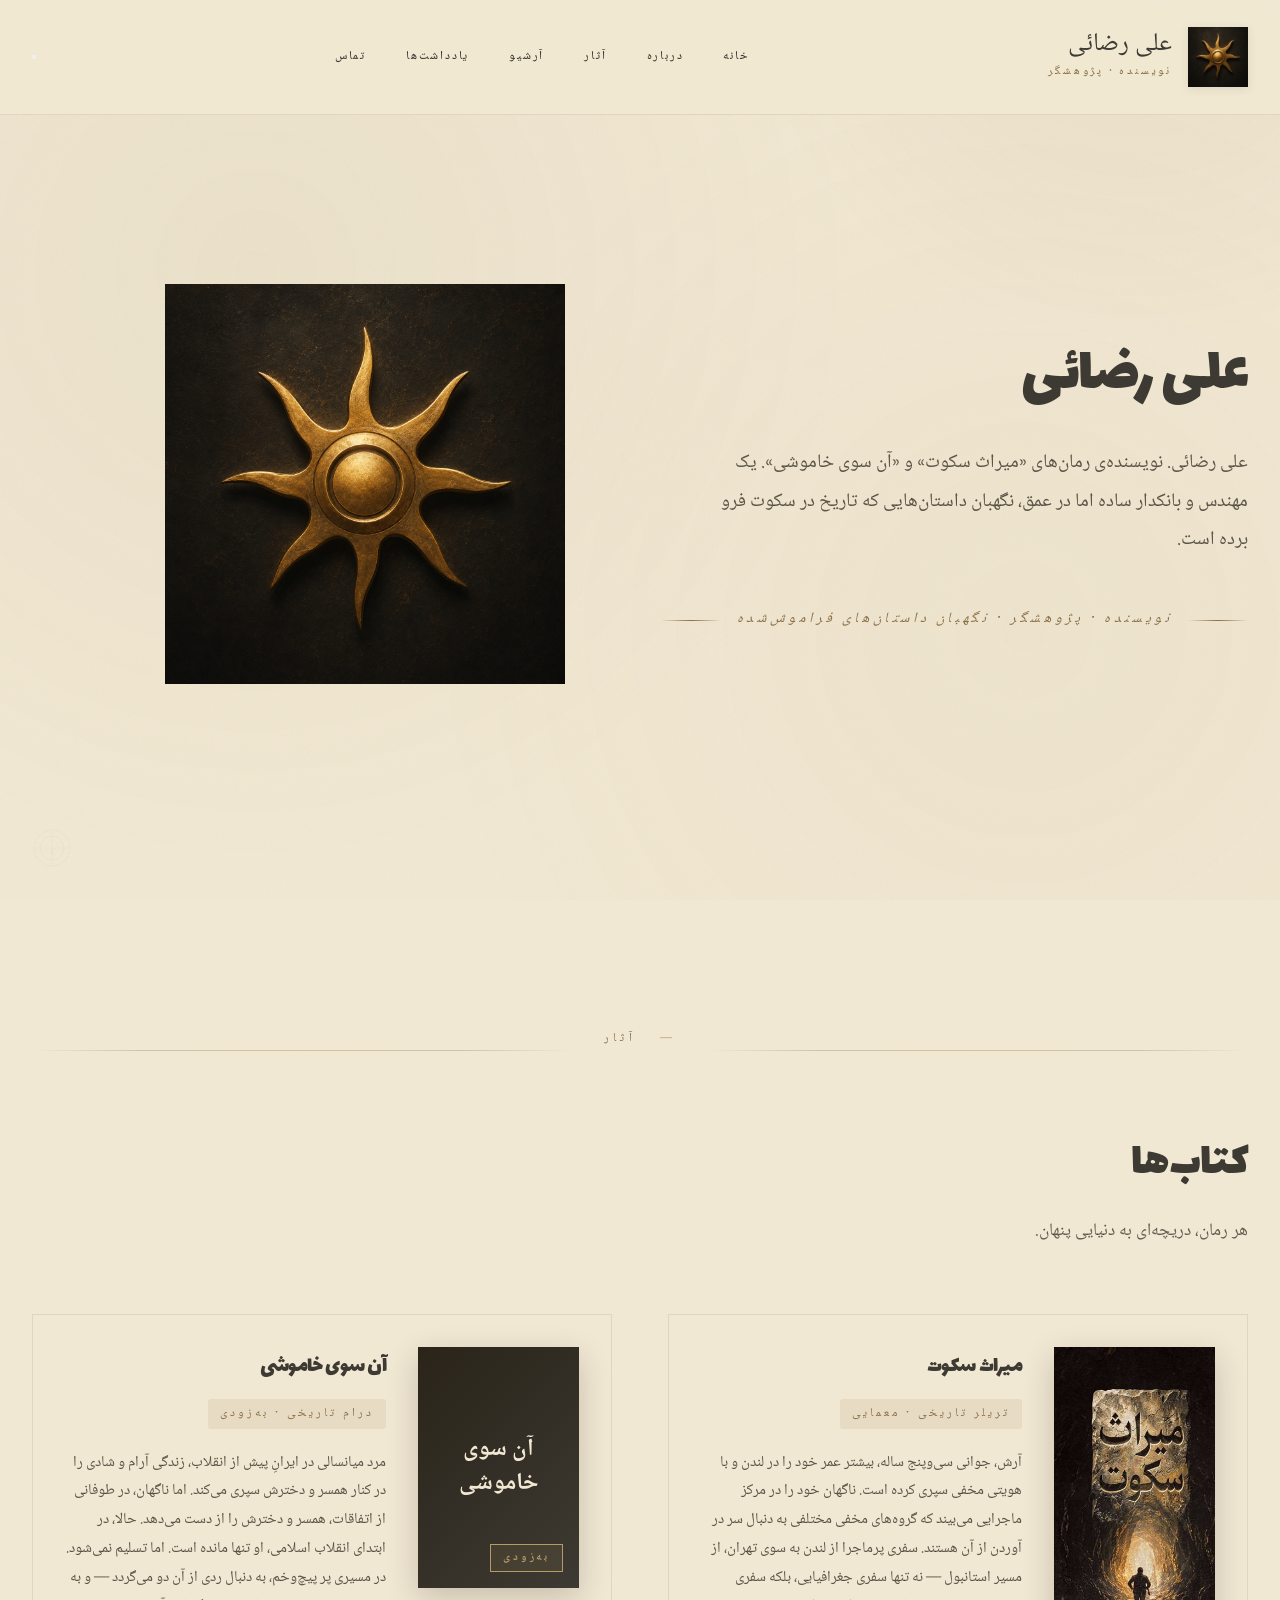
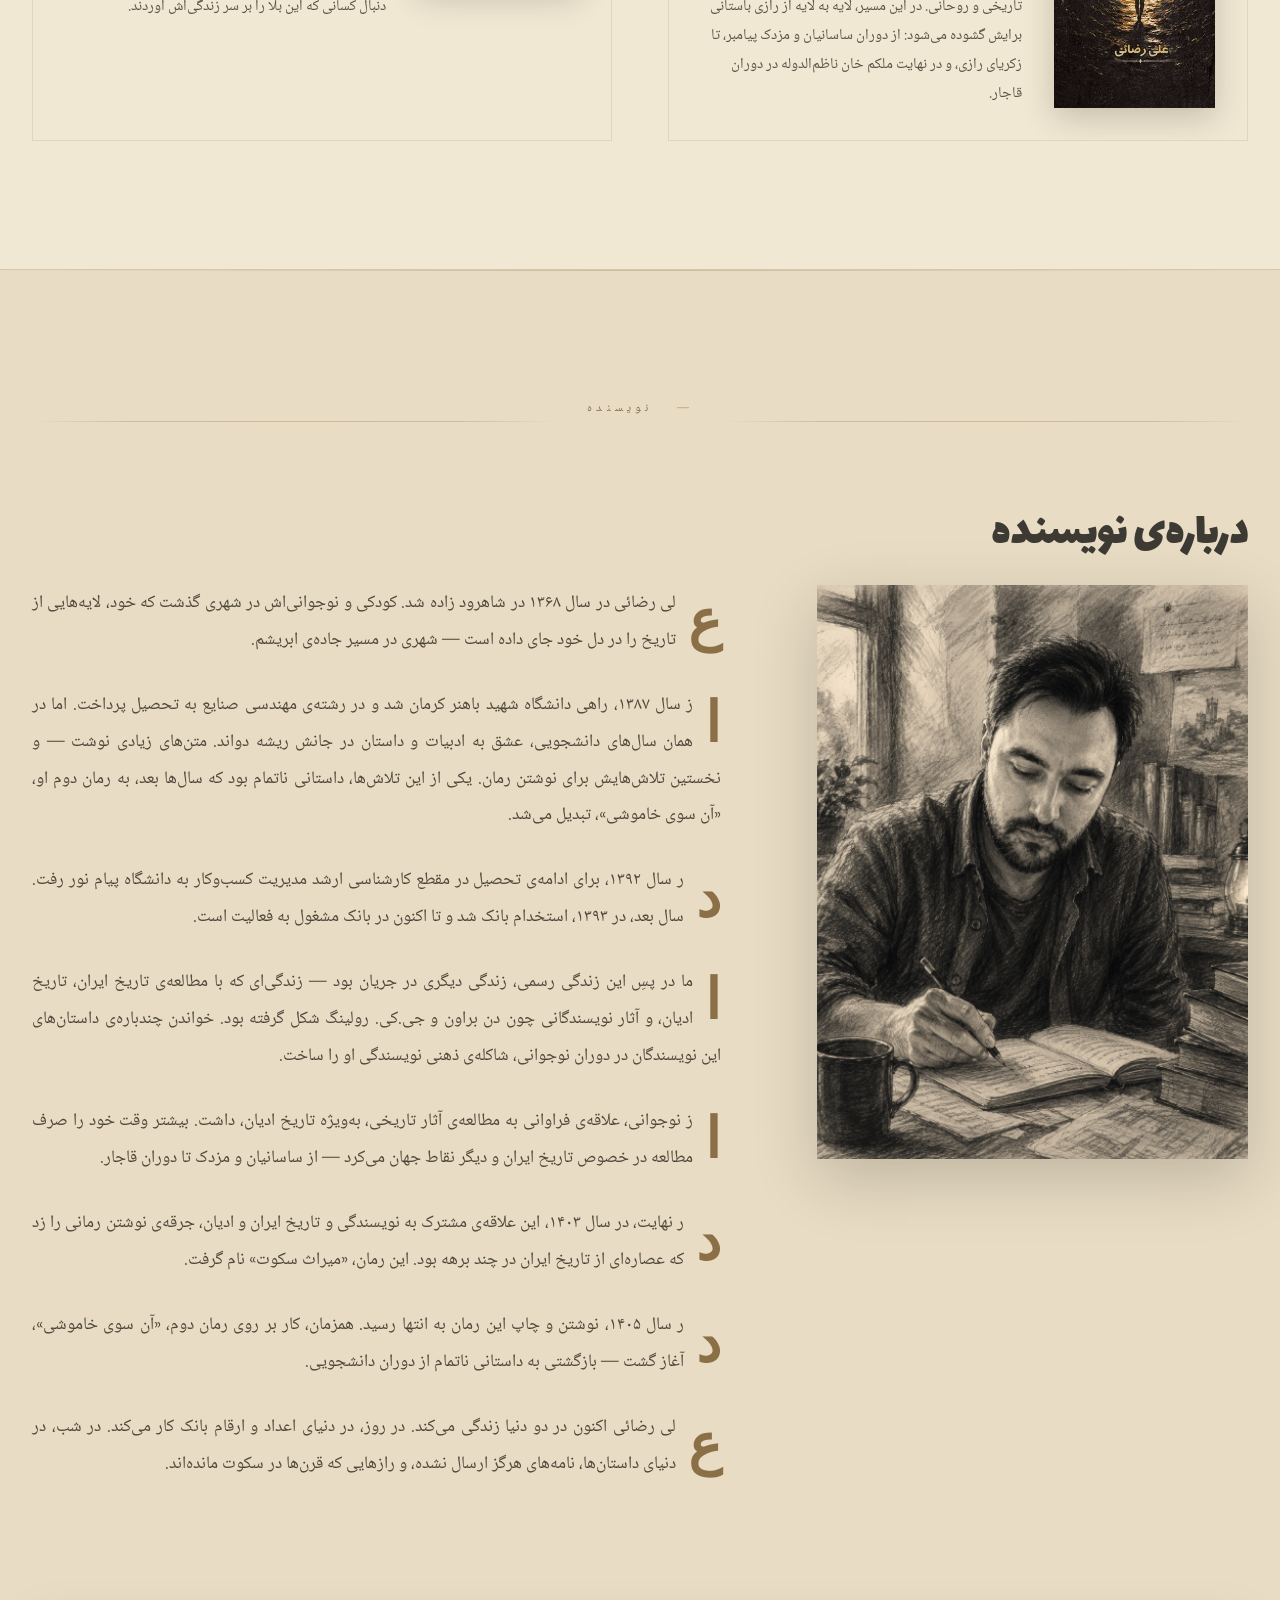
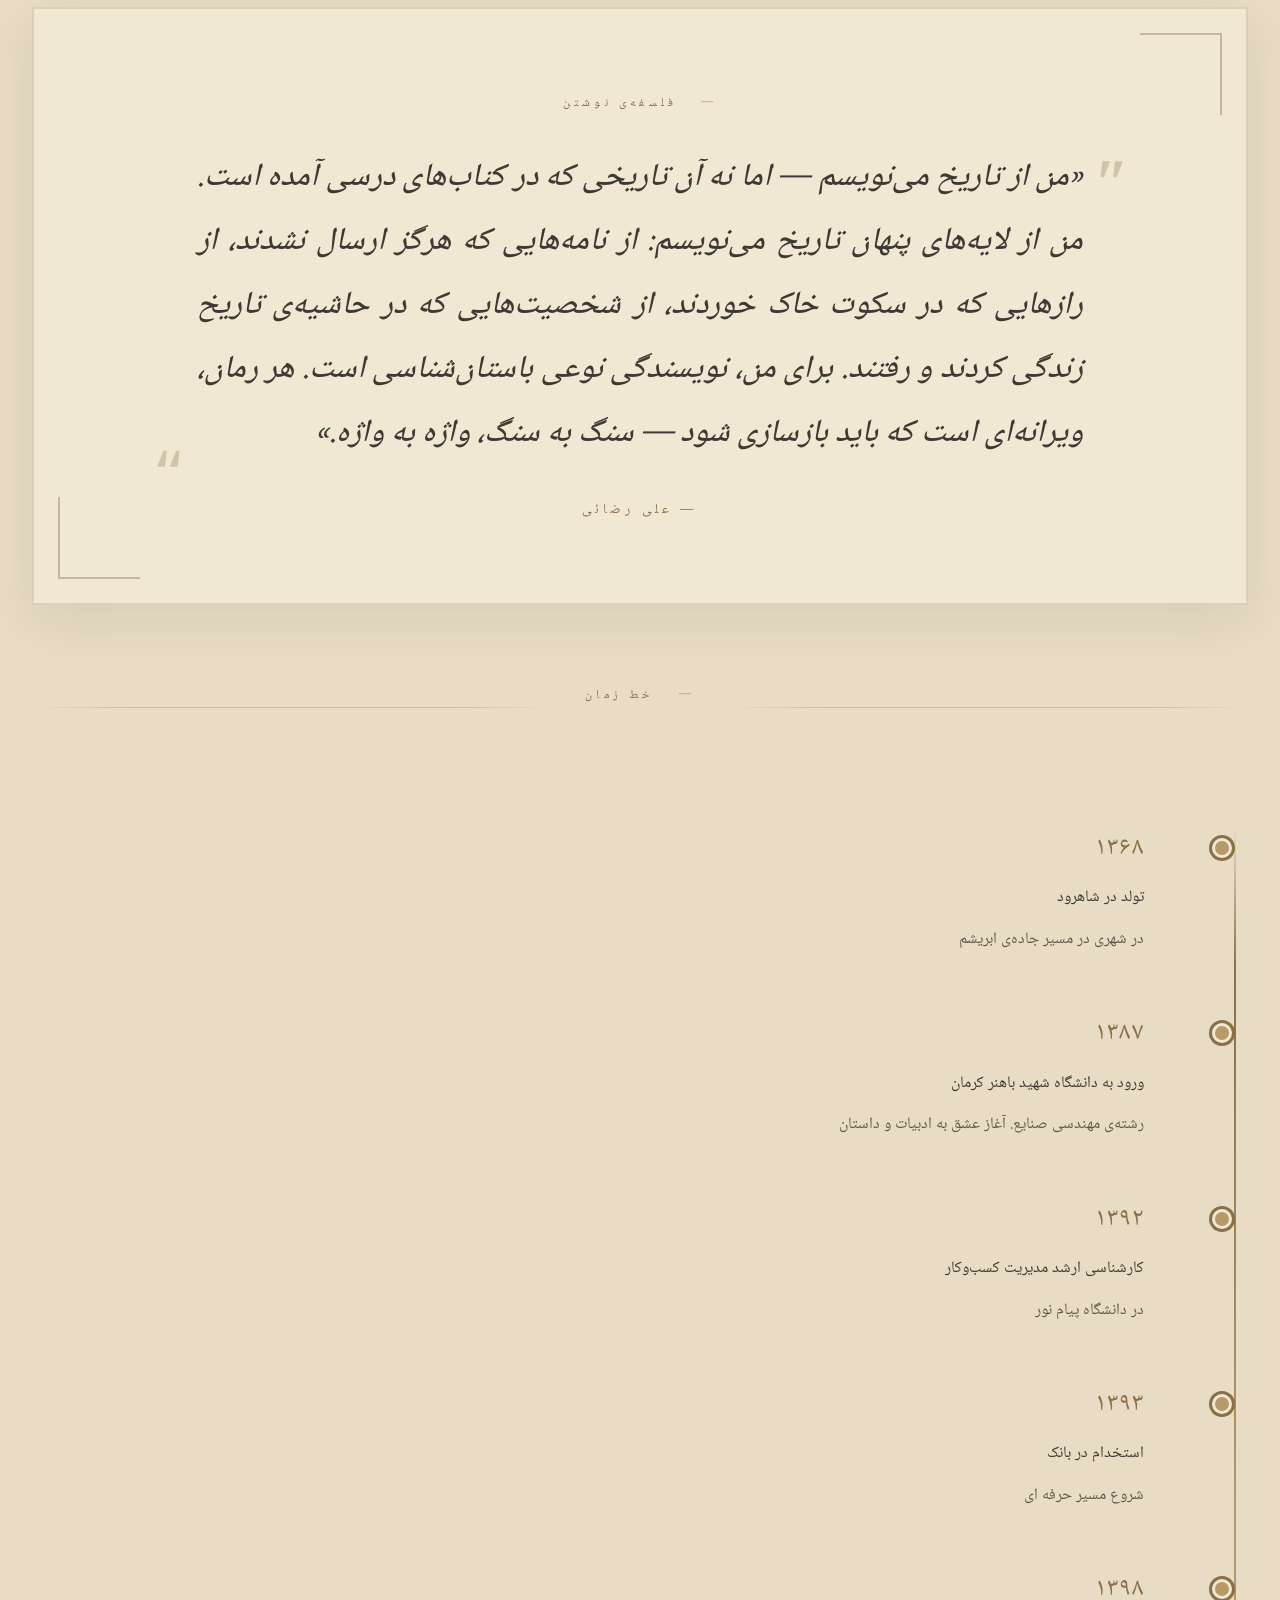
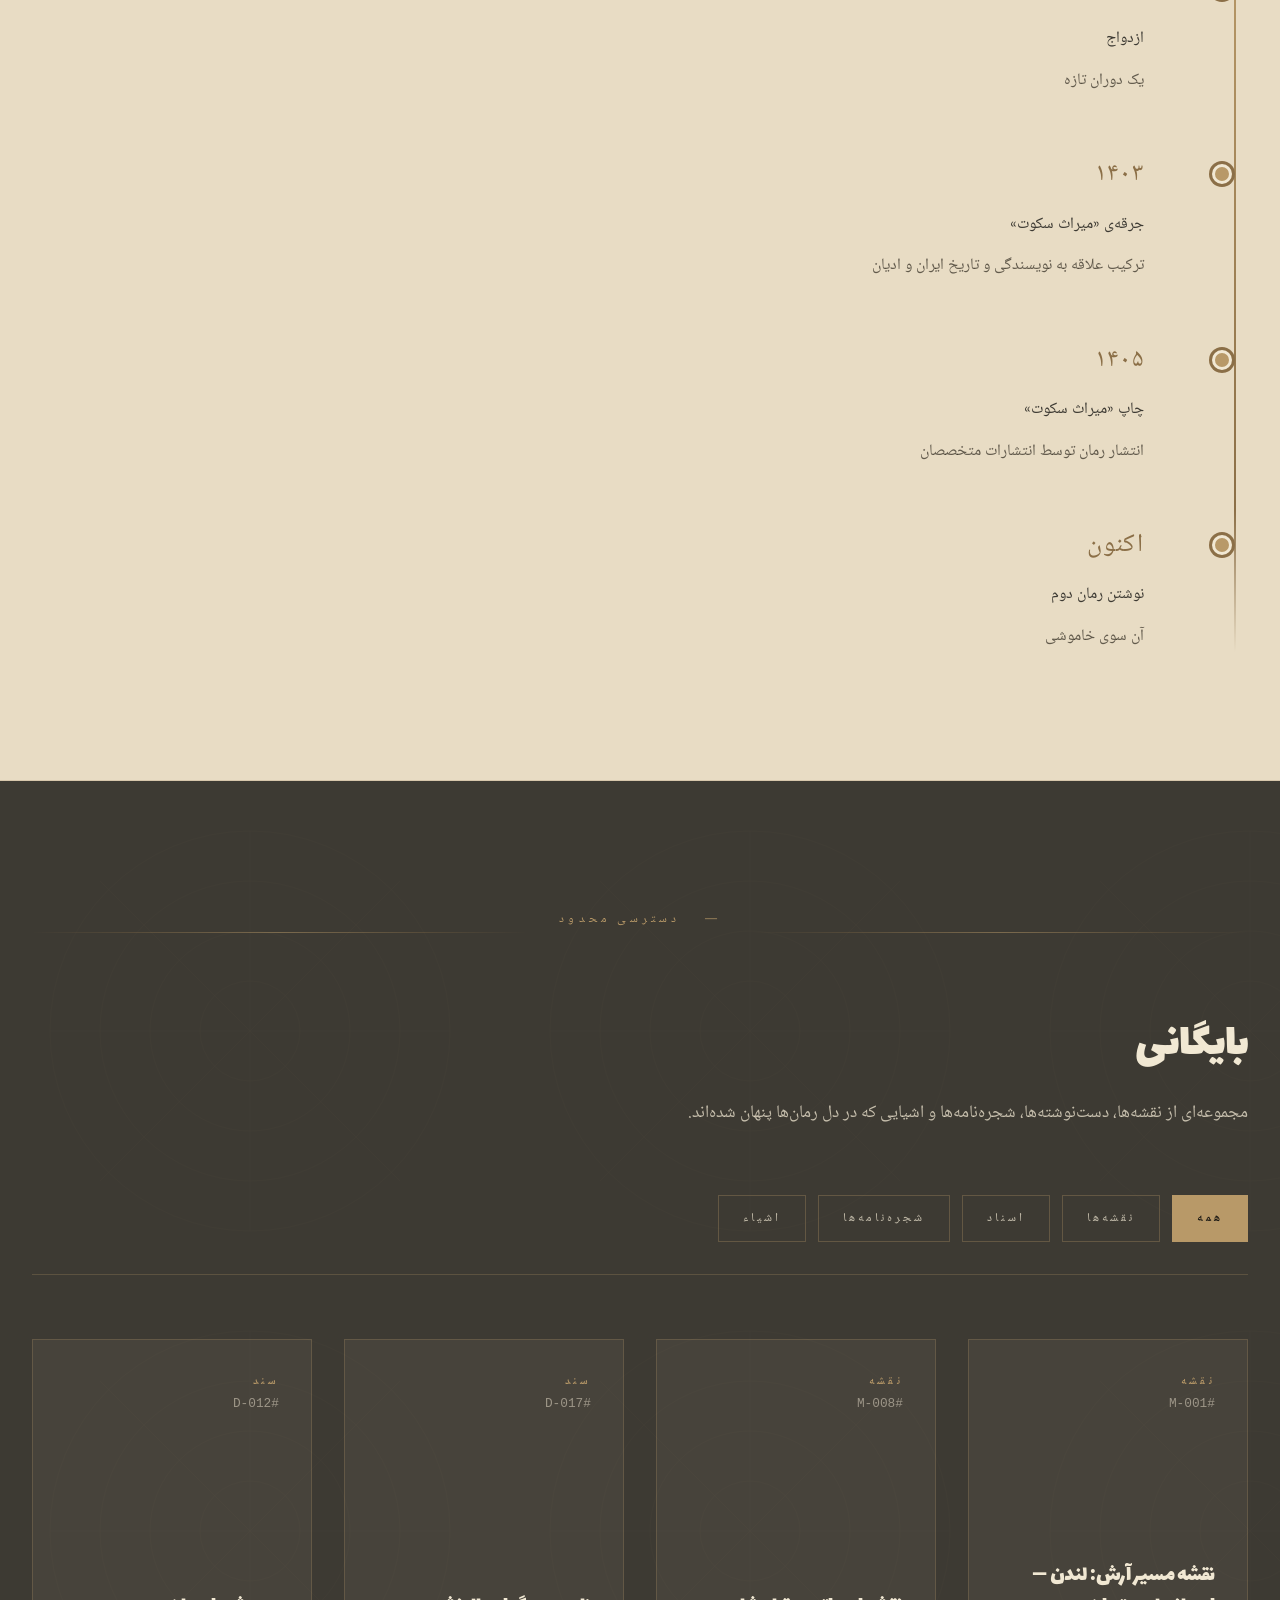
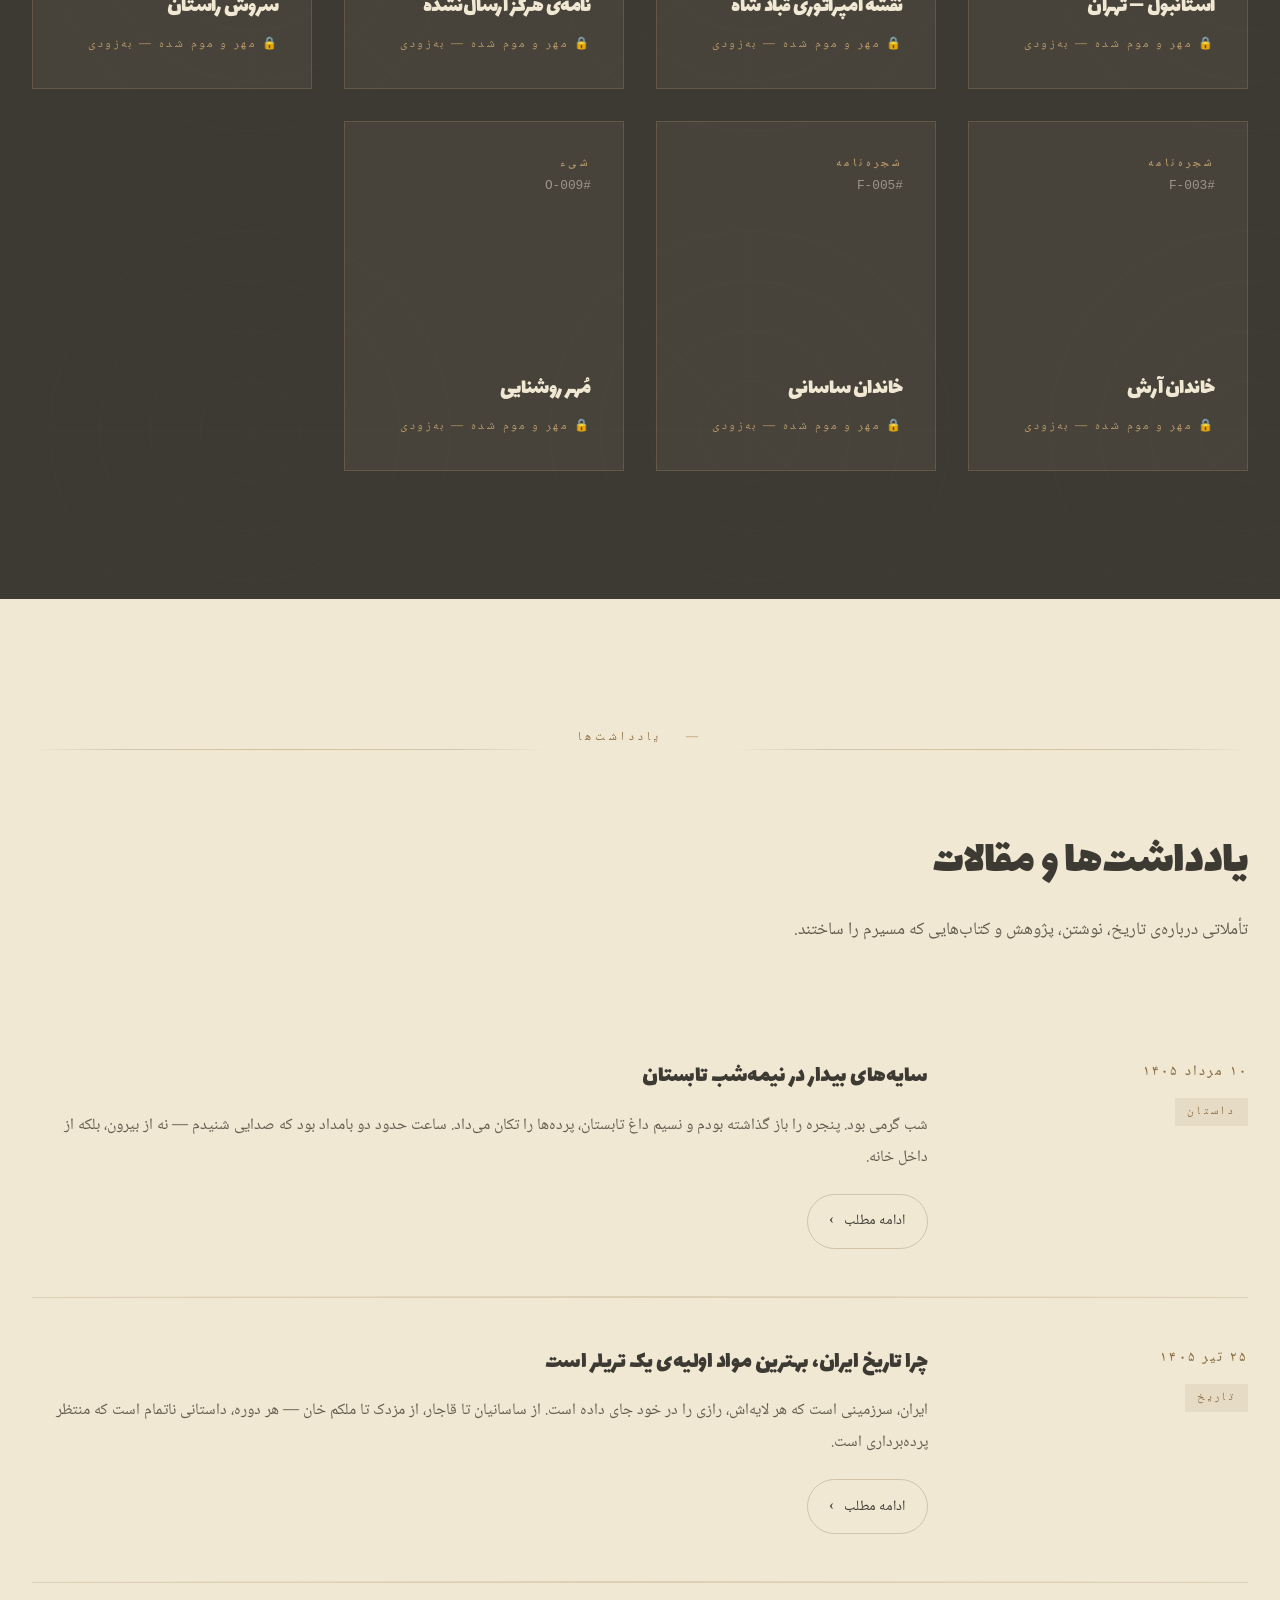
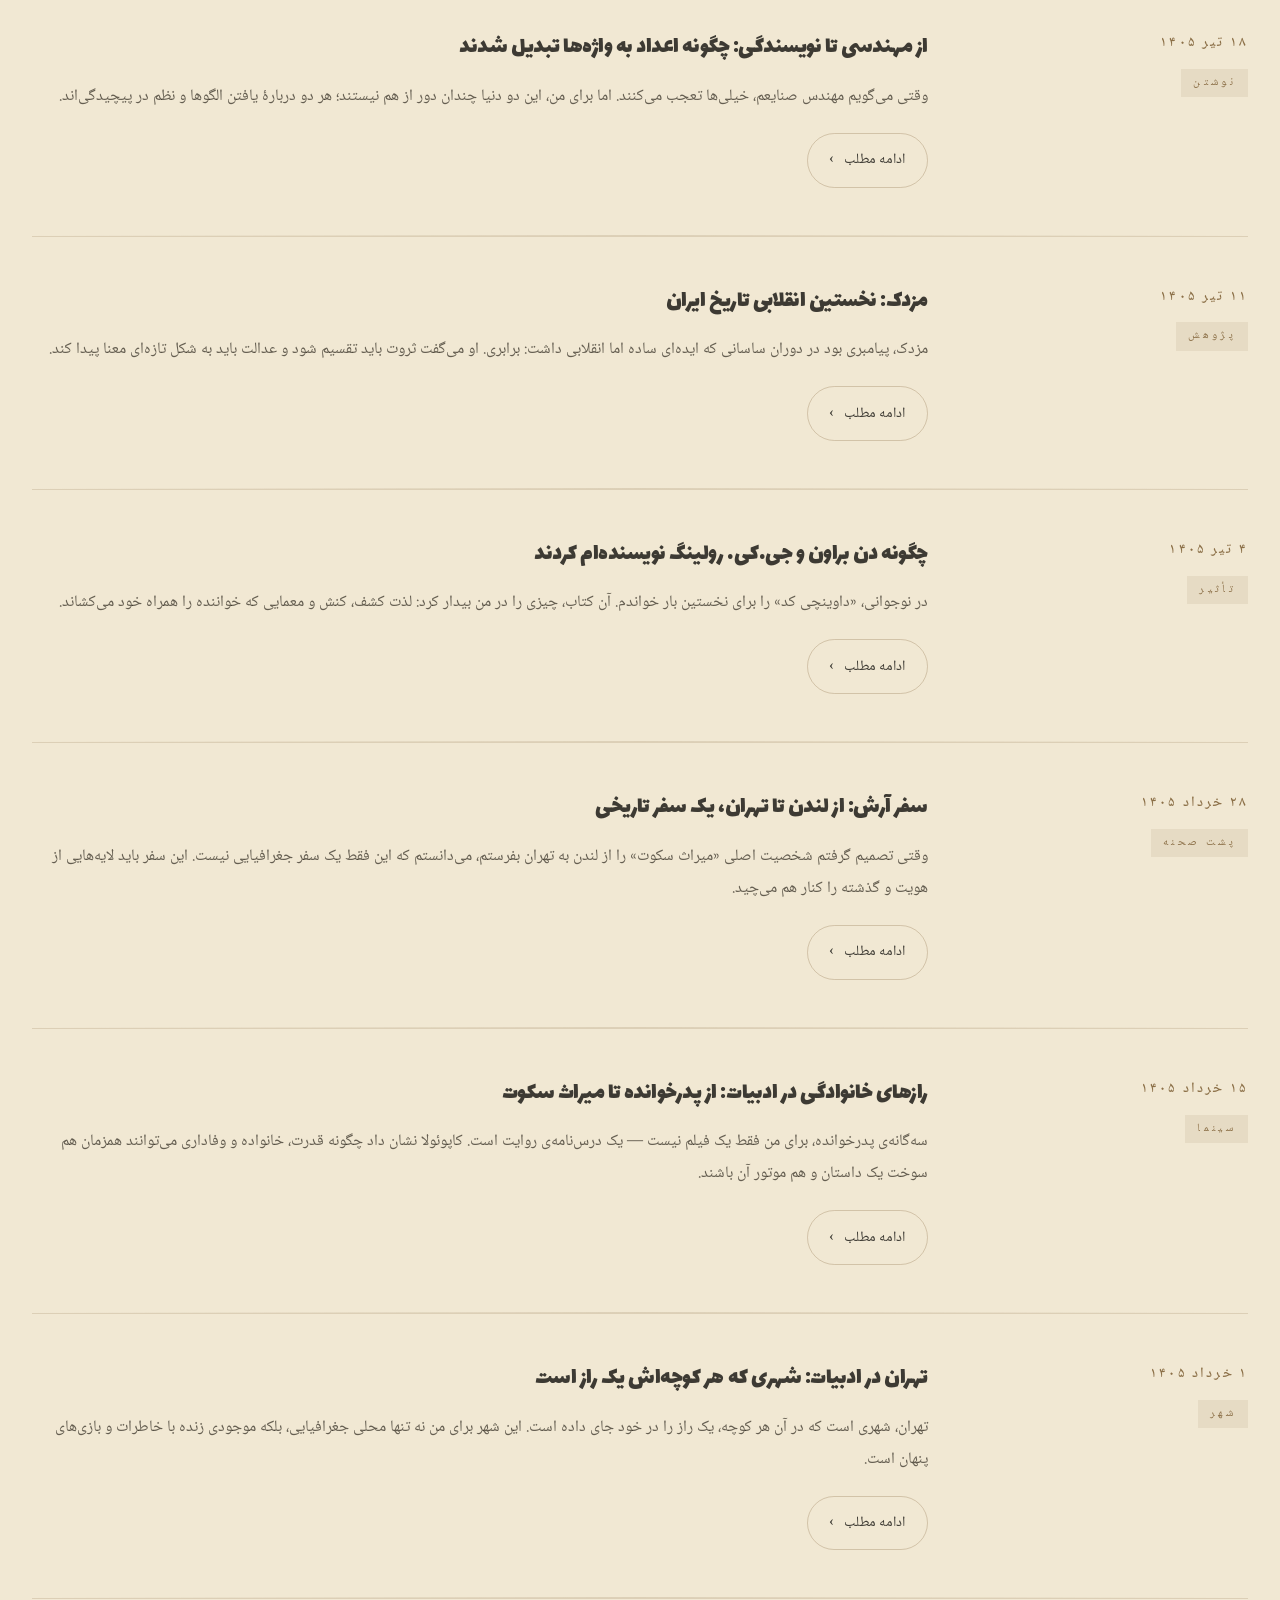
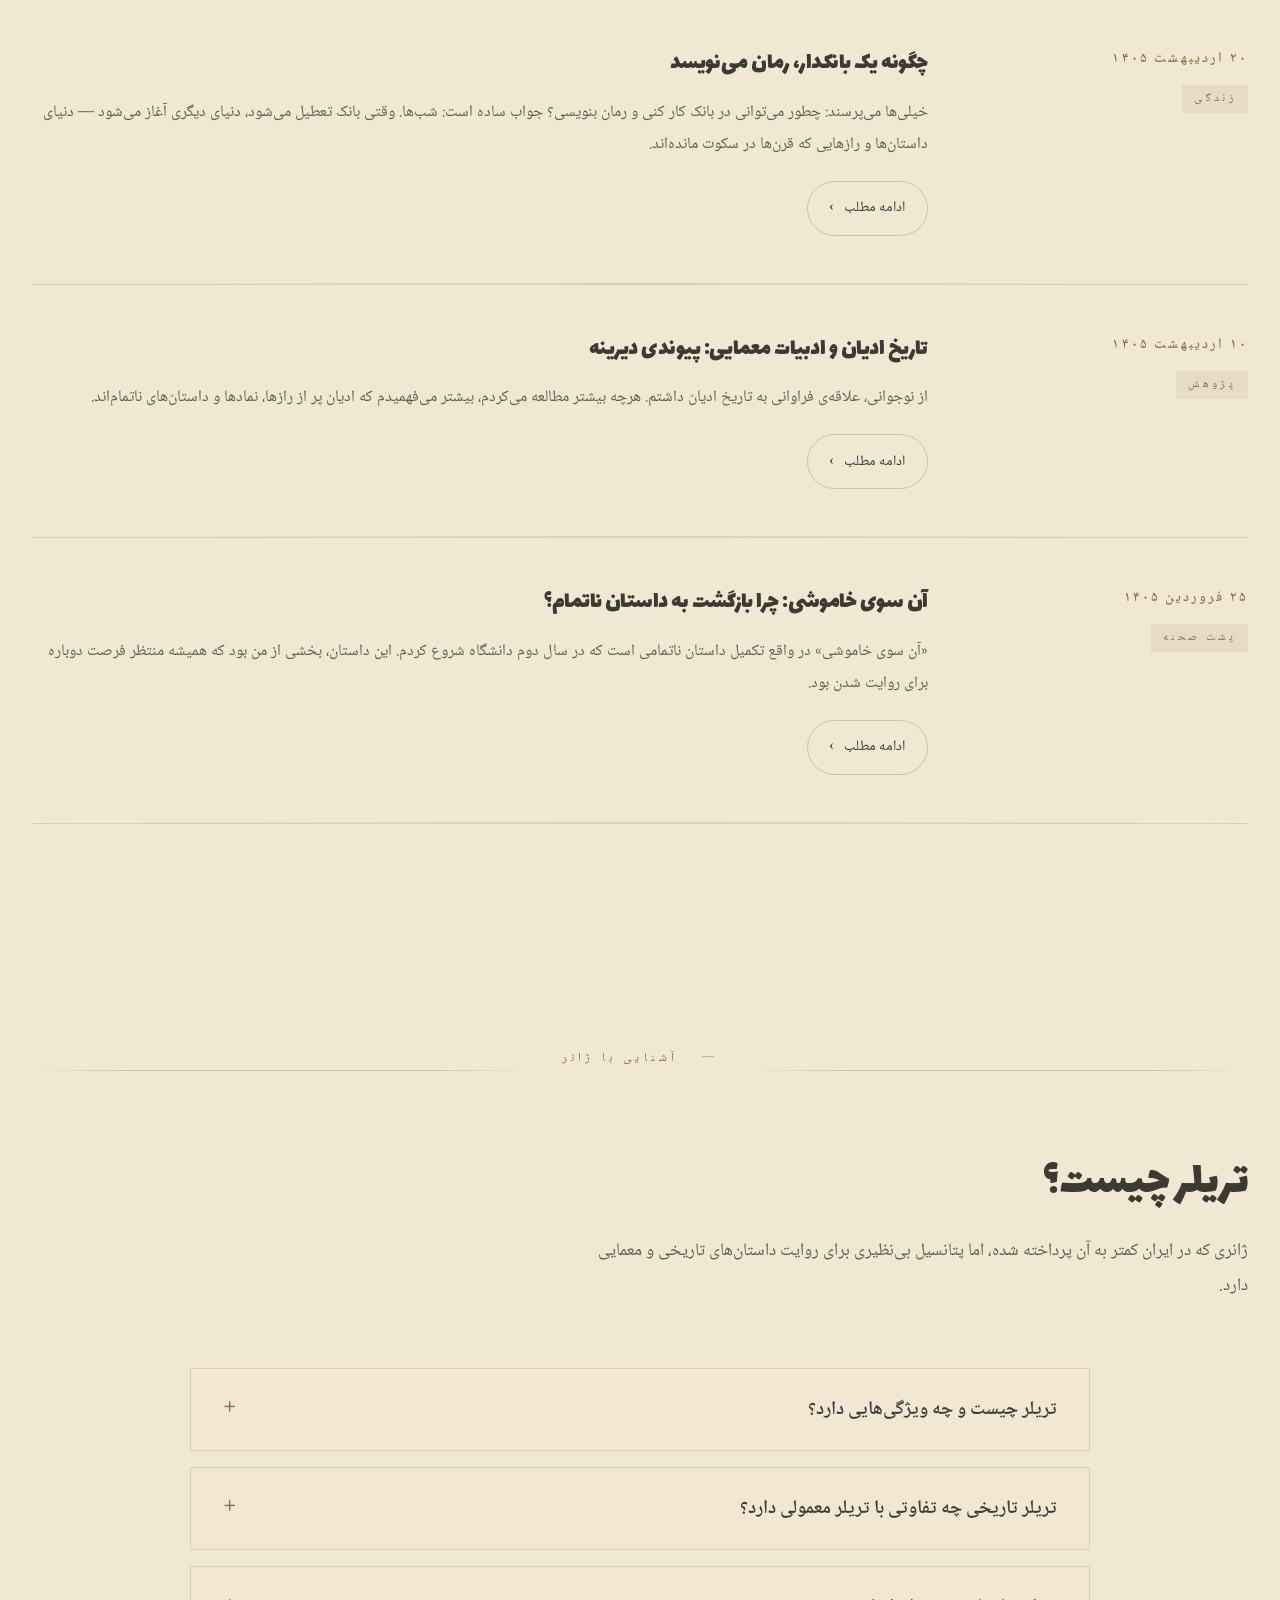
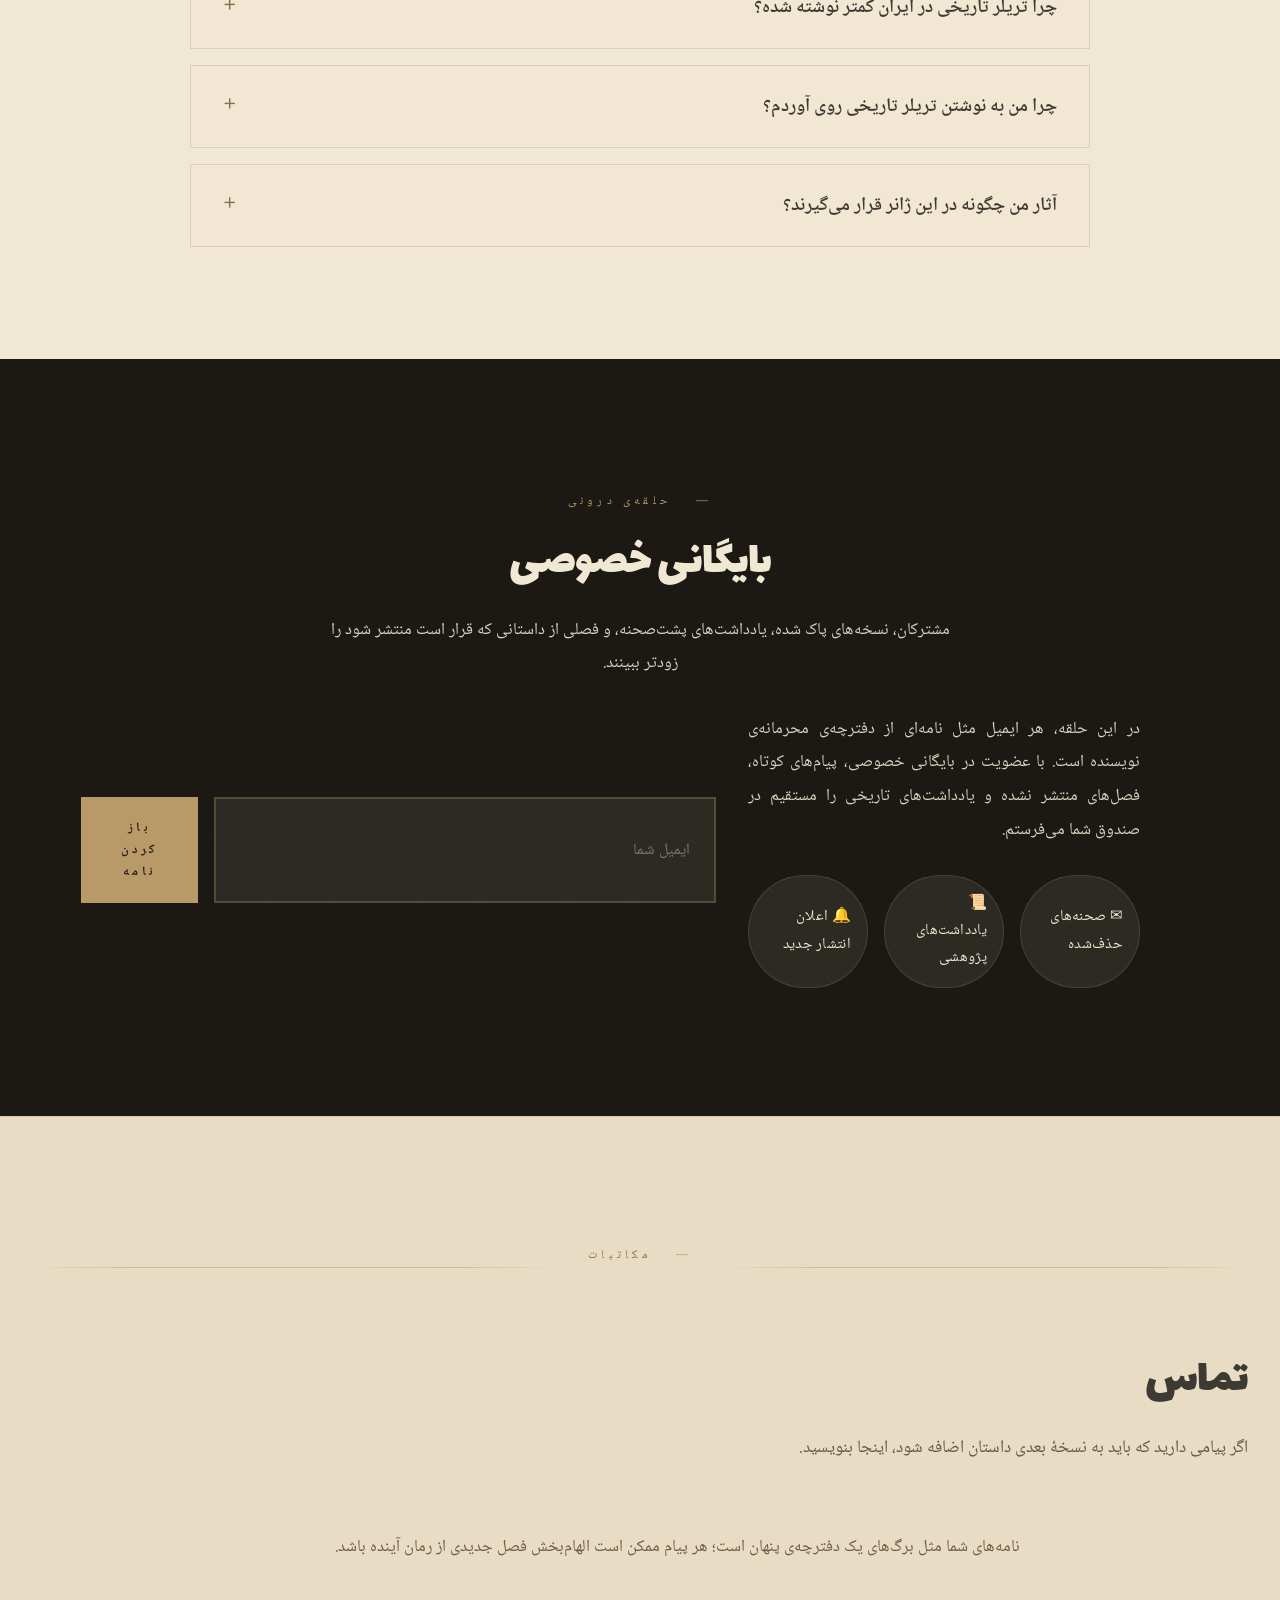
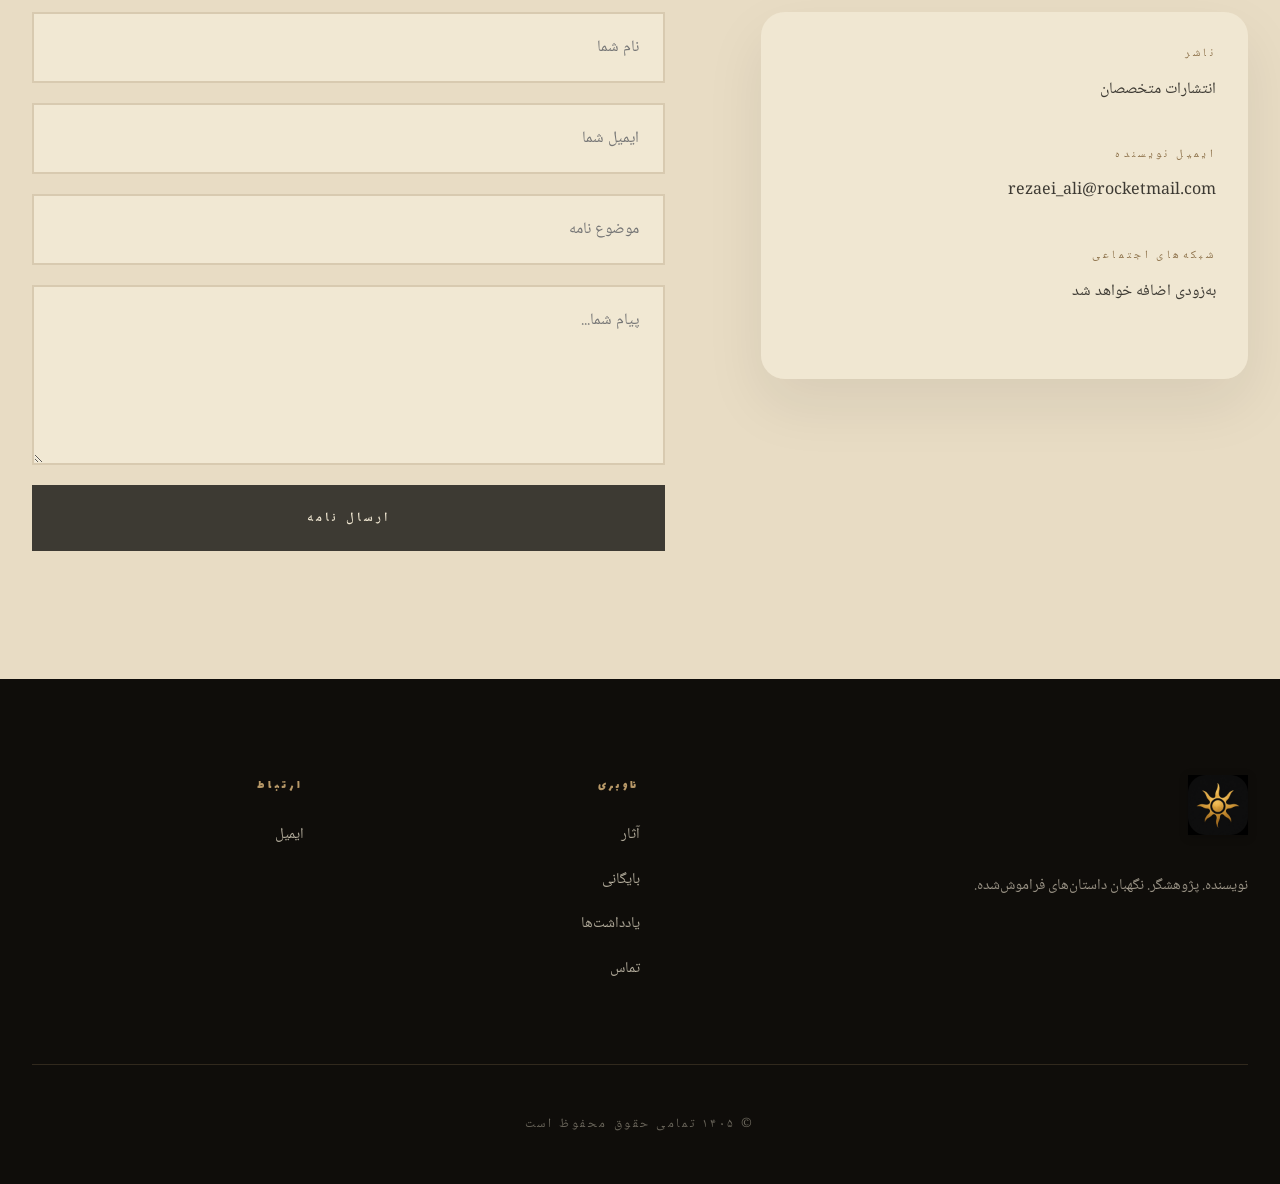
==== commit c1d6bc95: "update branch" ====
--- a/index.html
+++ b/index.html
@@ -625,7 +625,7 @@
 <footer>
   <div class="footer-grid">
     <div class="footer-brand">
-      <img src="images/تصویر لوگوی سایت.png" alt="لوگوی علی رضائی" class="footer-logo" loading="lazy" width="200" height="60">
+      <img src="images/favicon/apple-touch-icon.png" alt="علی رضائی" class="footer-logo" loading="lazy" width="60" height="60">
       <p>نویسنده. پژوهشگر. نگهبان داستان‌های فراموش‌شده.</p>
     </div>
     <div class="footer-col">
@@ -644,7 +644,7 @@
       </ul>
     </div>
   </div>
-  <div class="footer-bottom">© ۱۴۰۵ علی رضائی · تمامی داستان‌ها محفوظ است</div>
+  <div class="footer-bottom">© ۱۴۰۵ تمامی حقوق محفوظ است</div>
 </footer>
 <script src="js/script.js"></script>
 
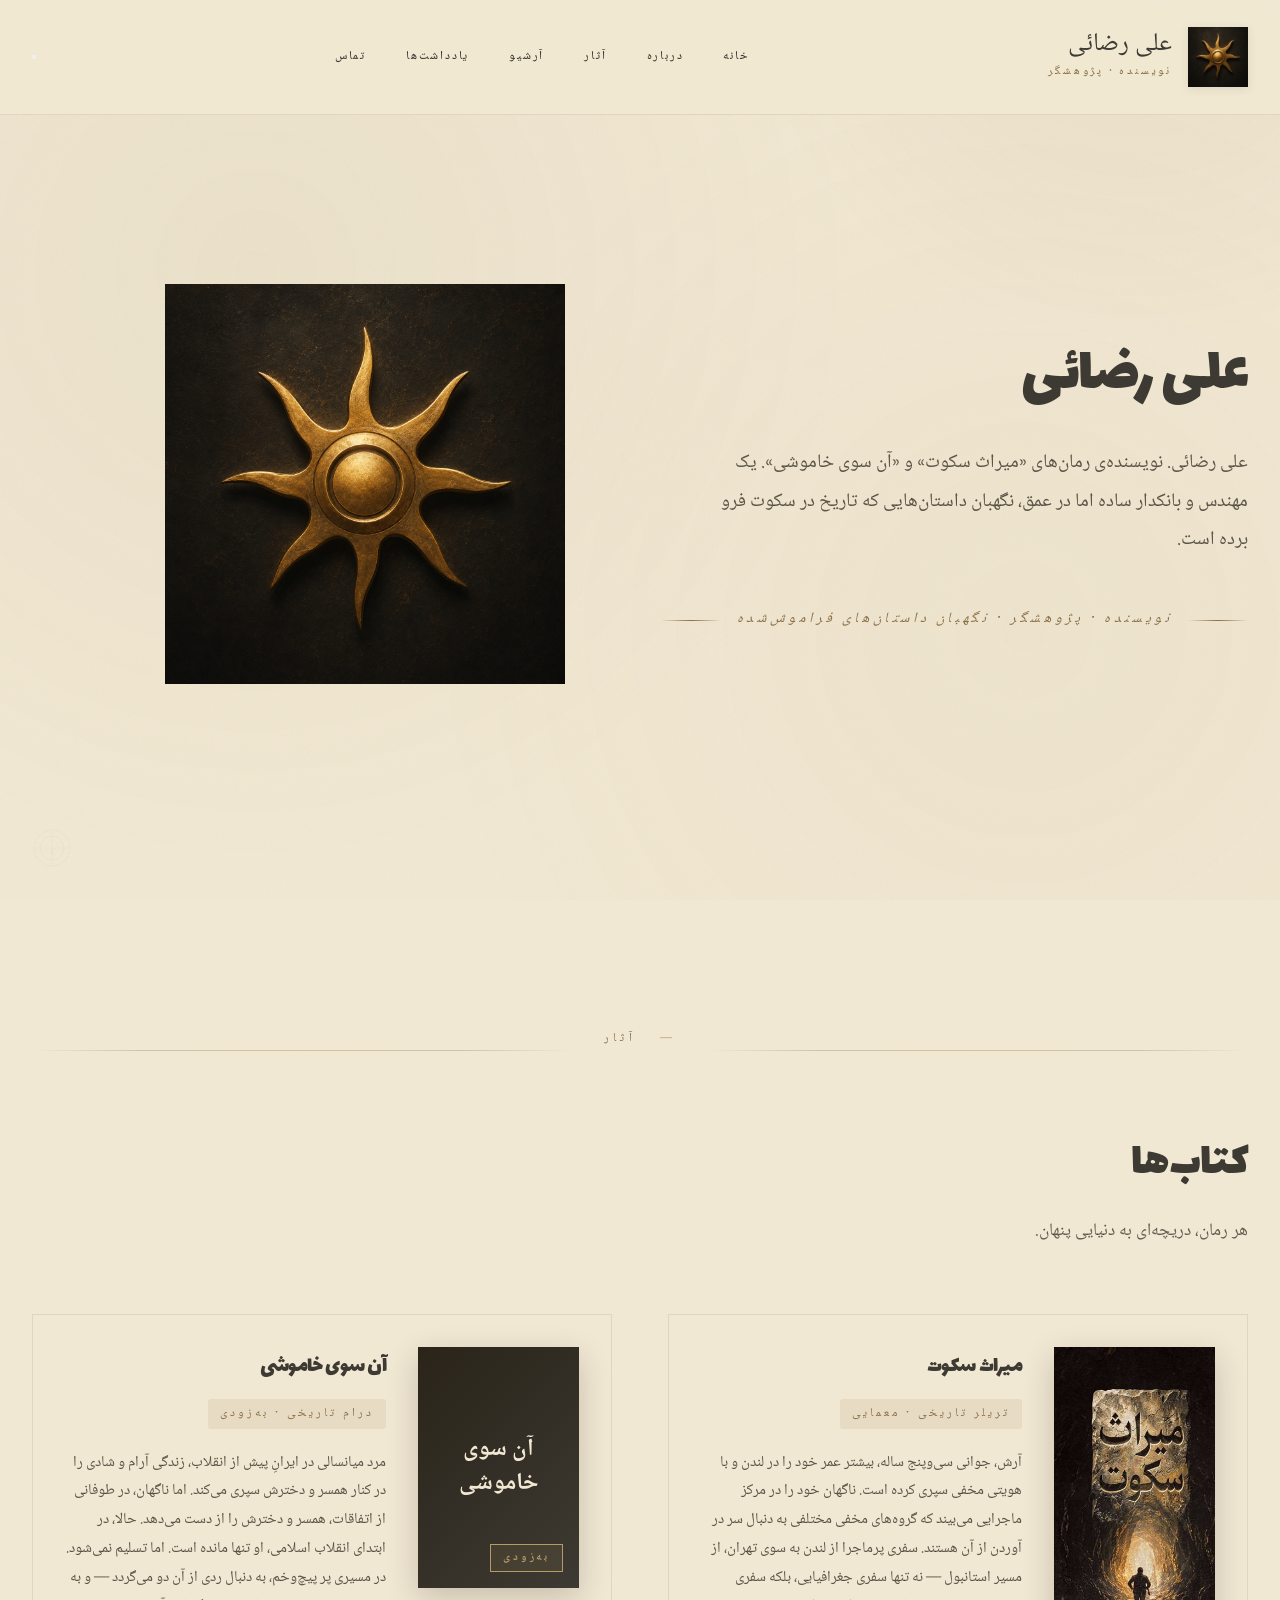
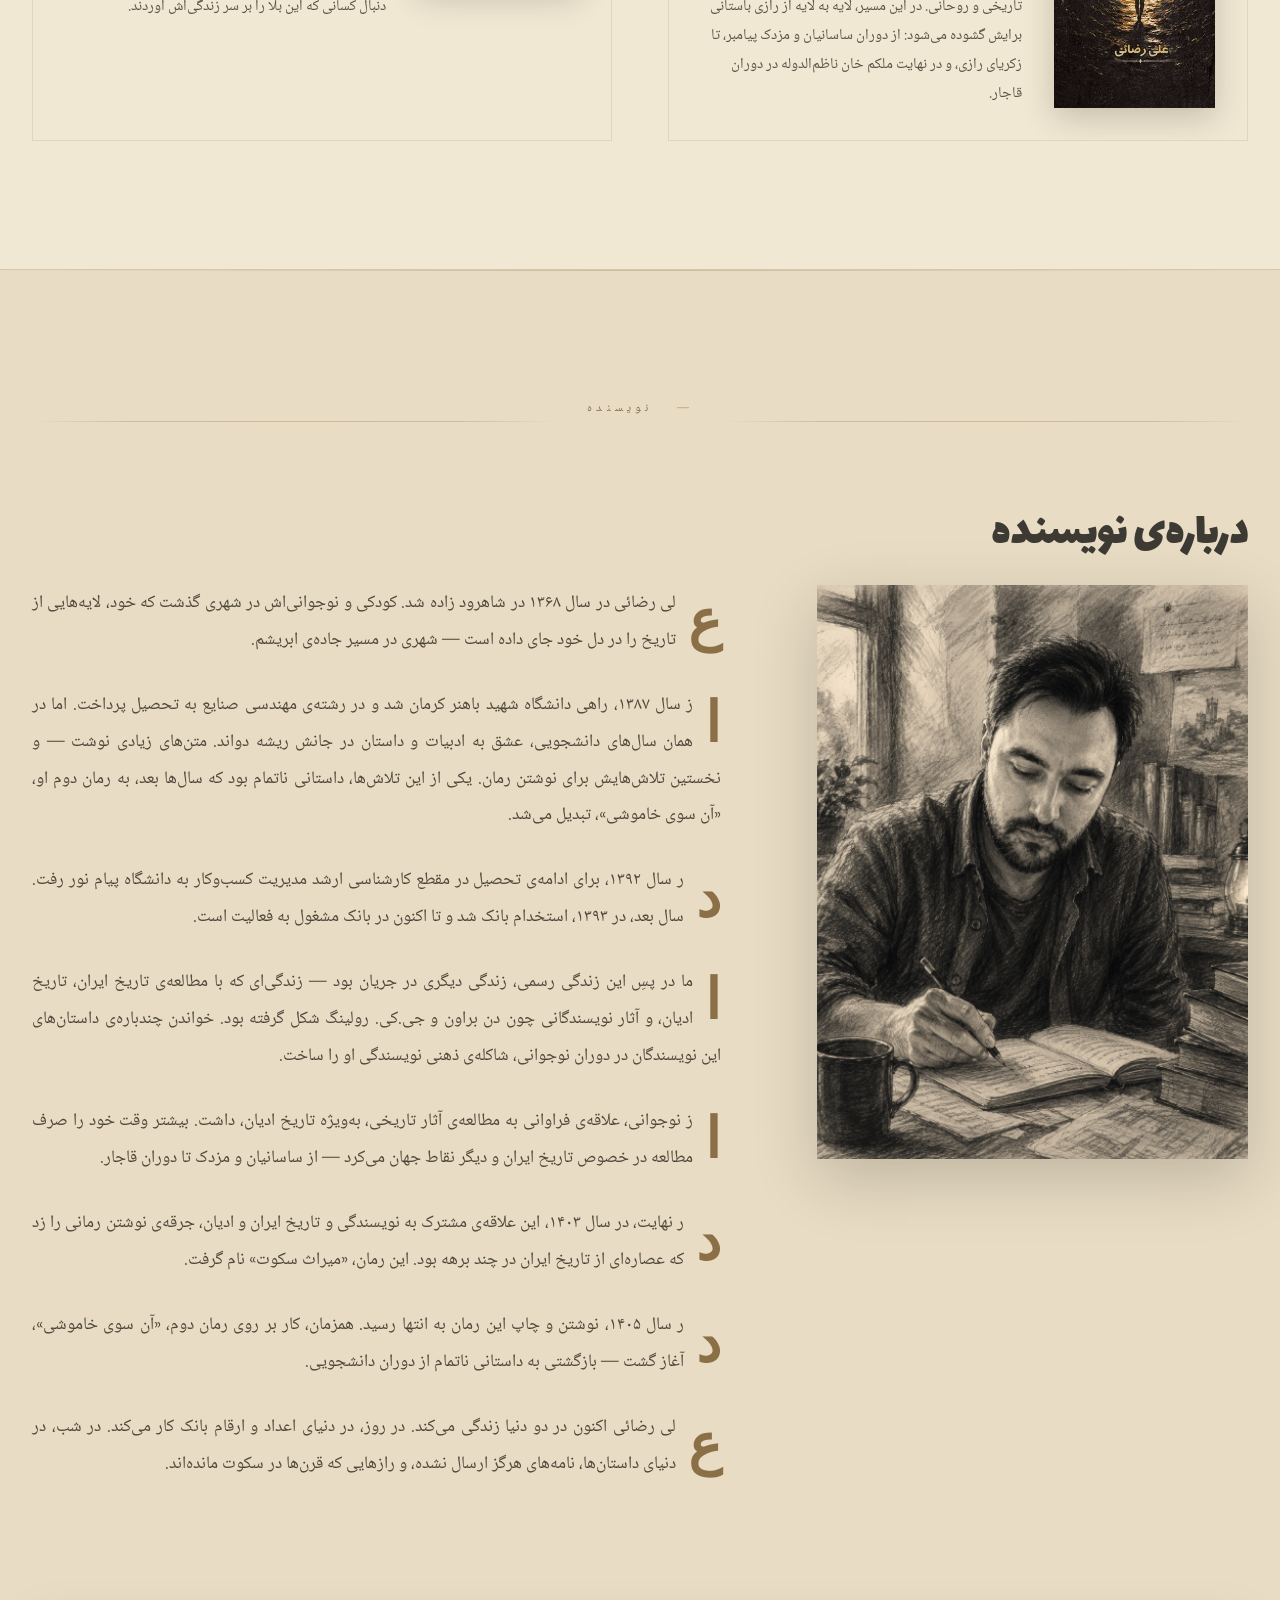
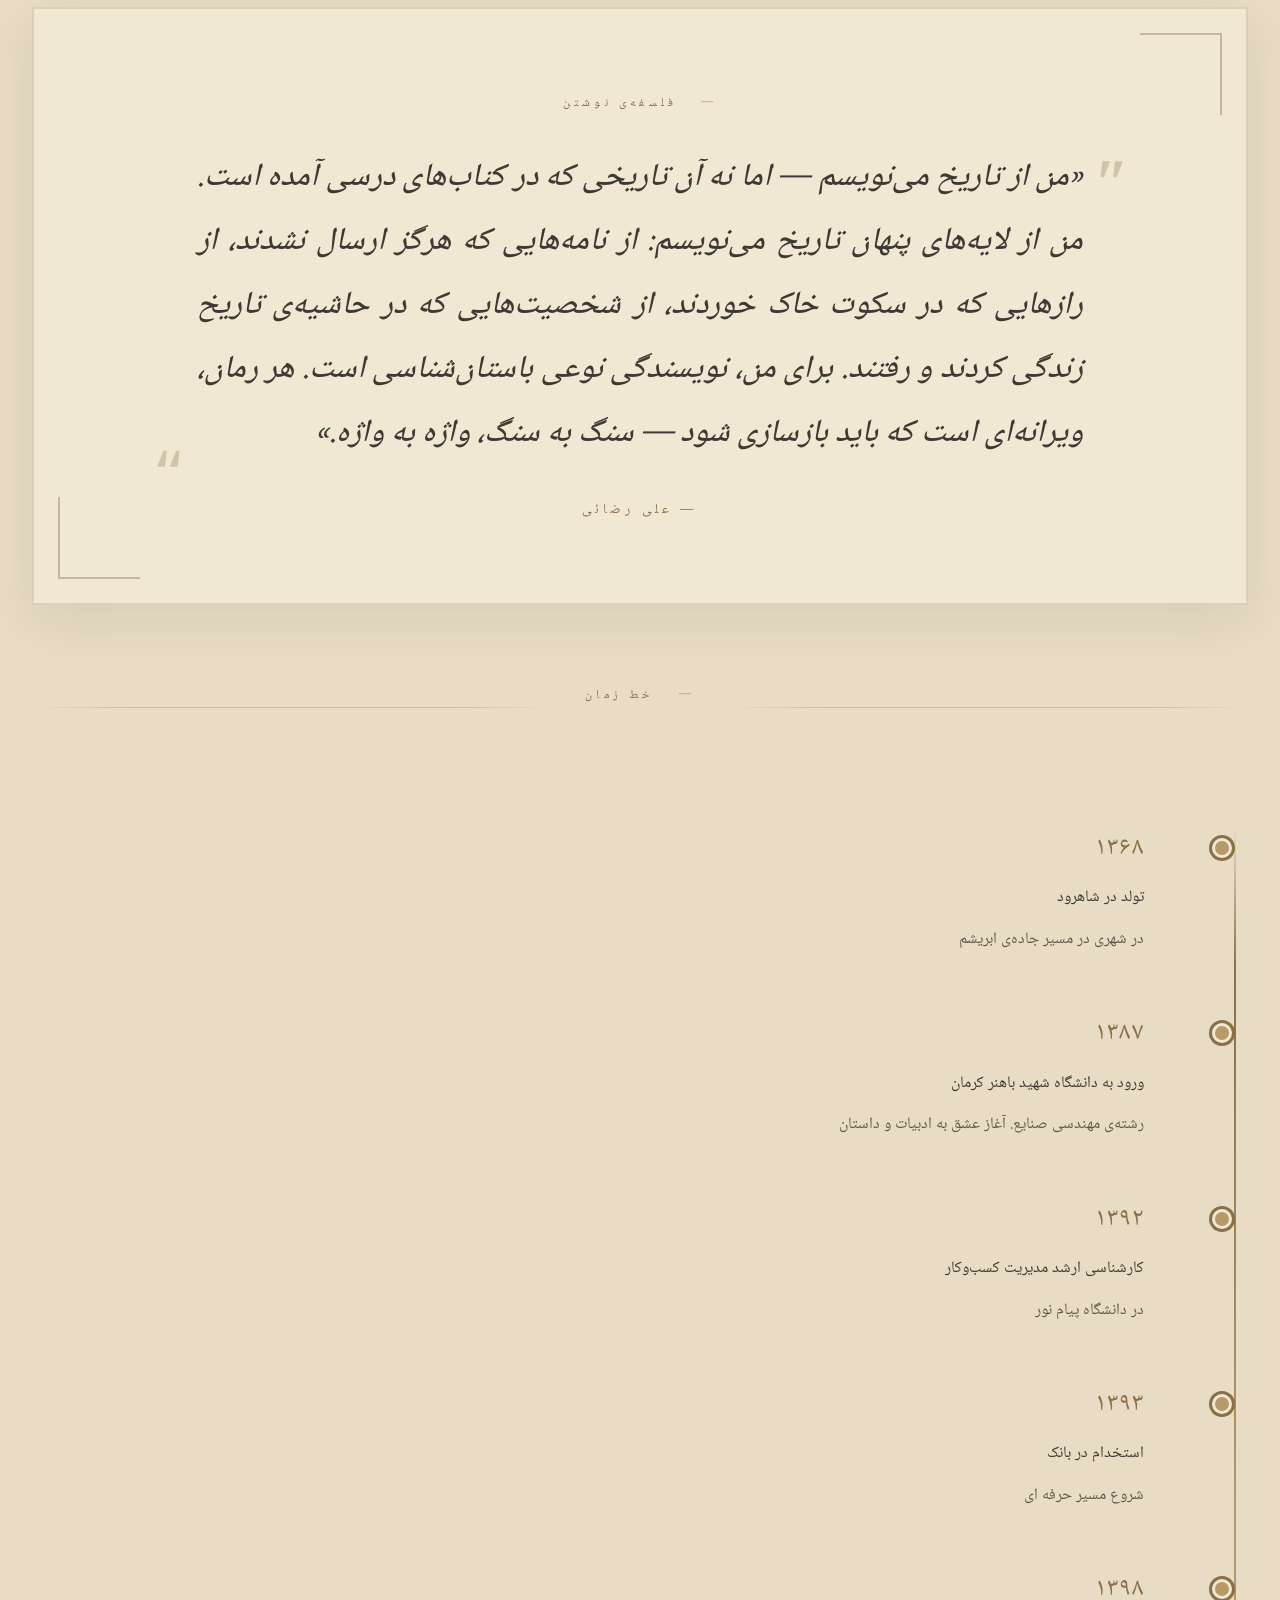
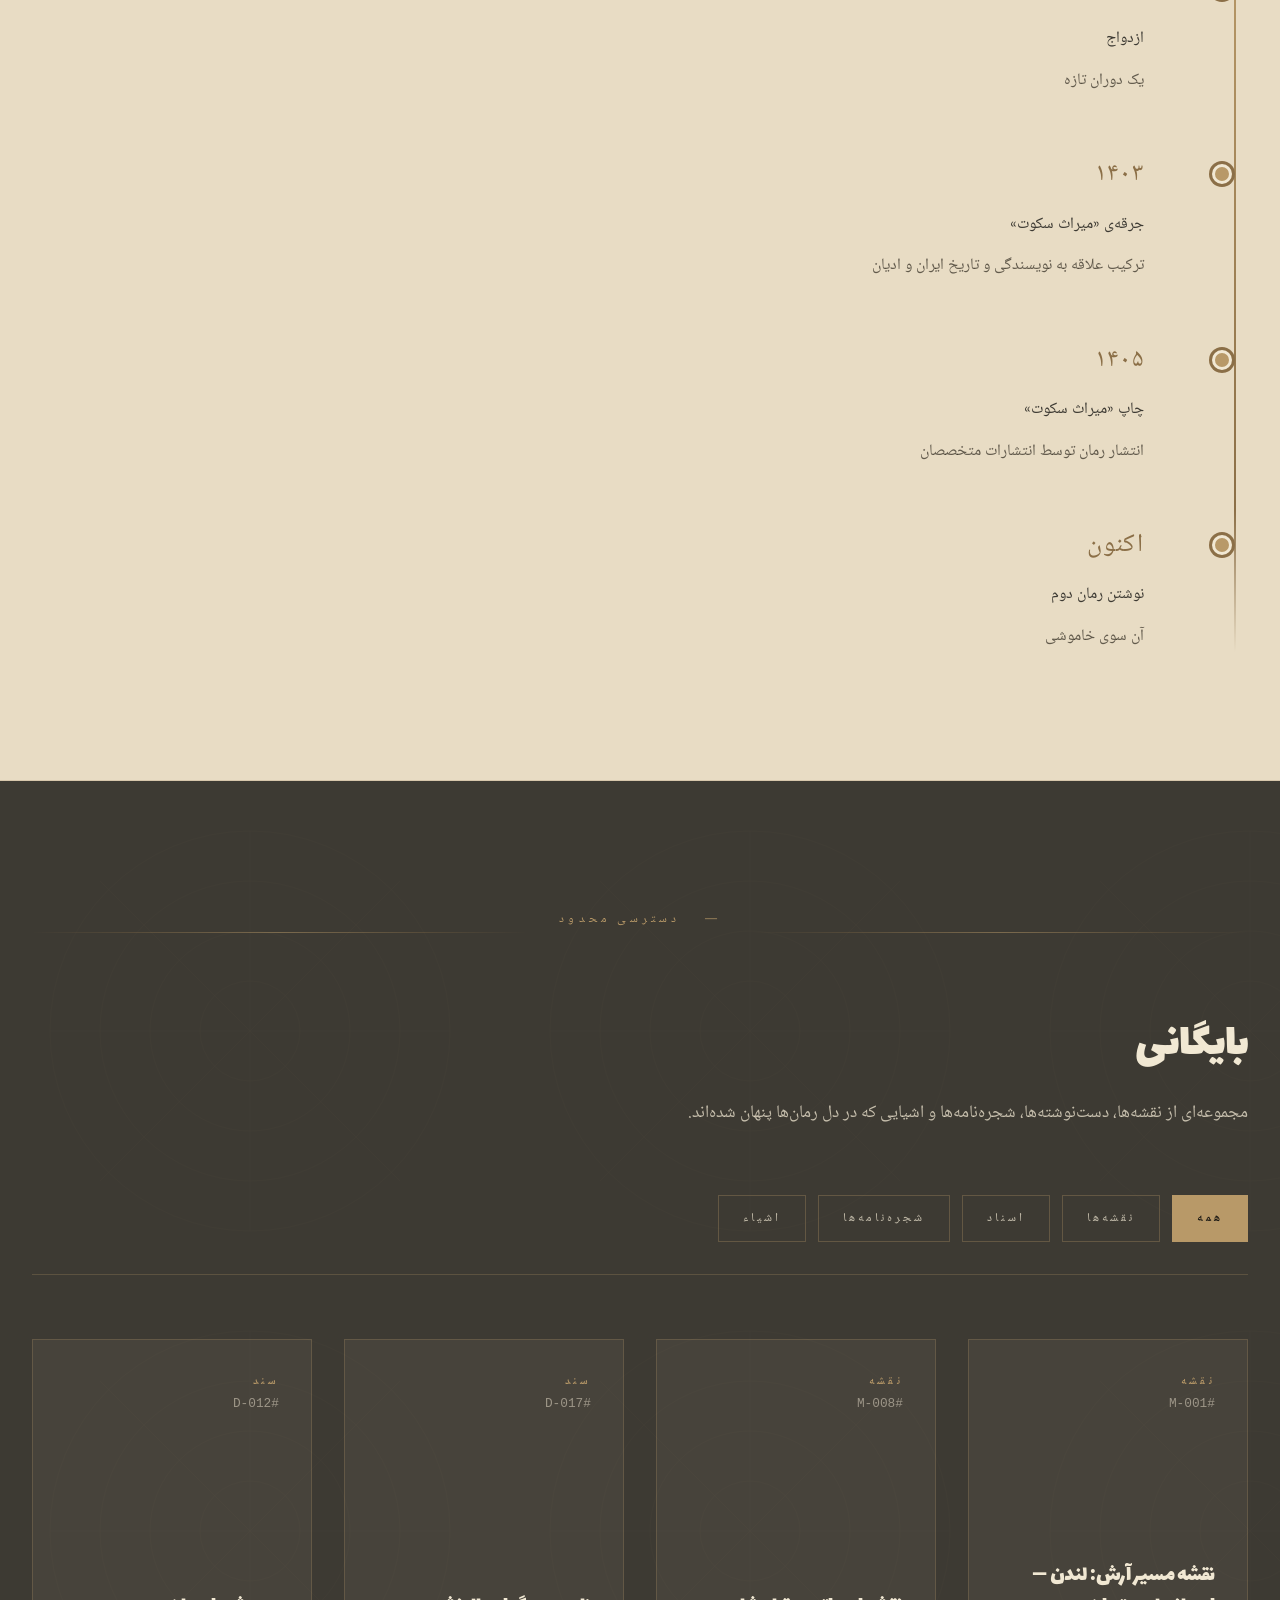
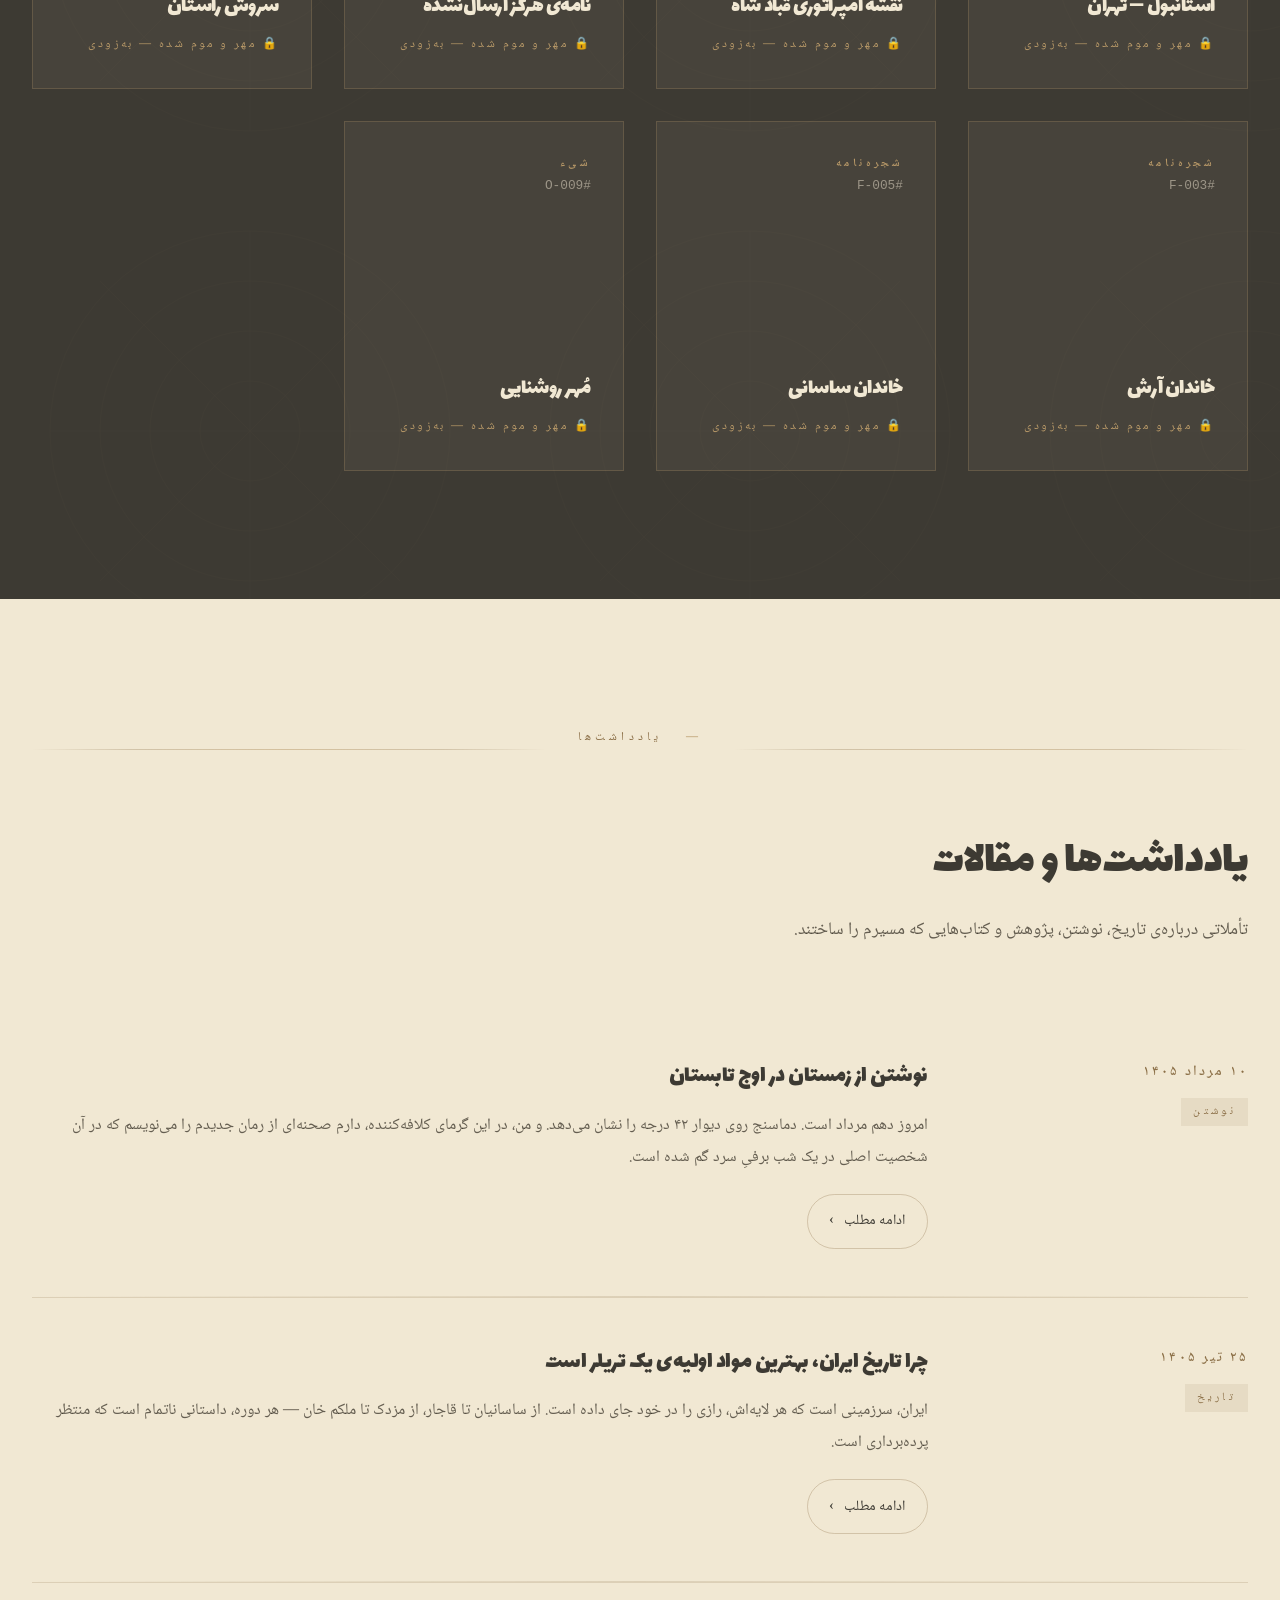
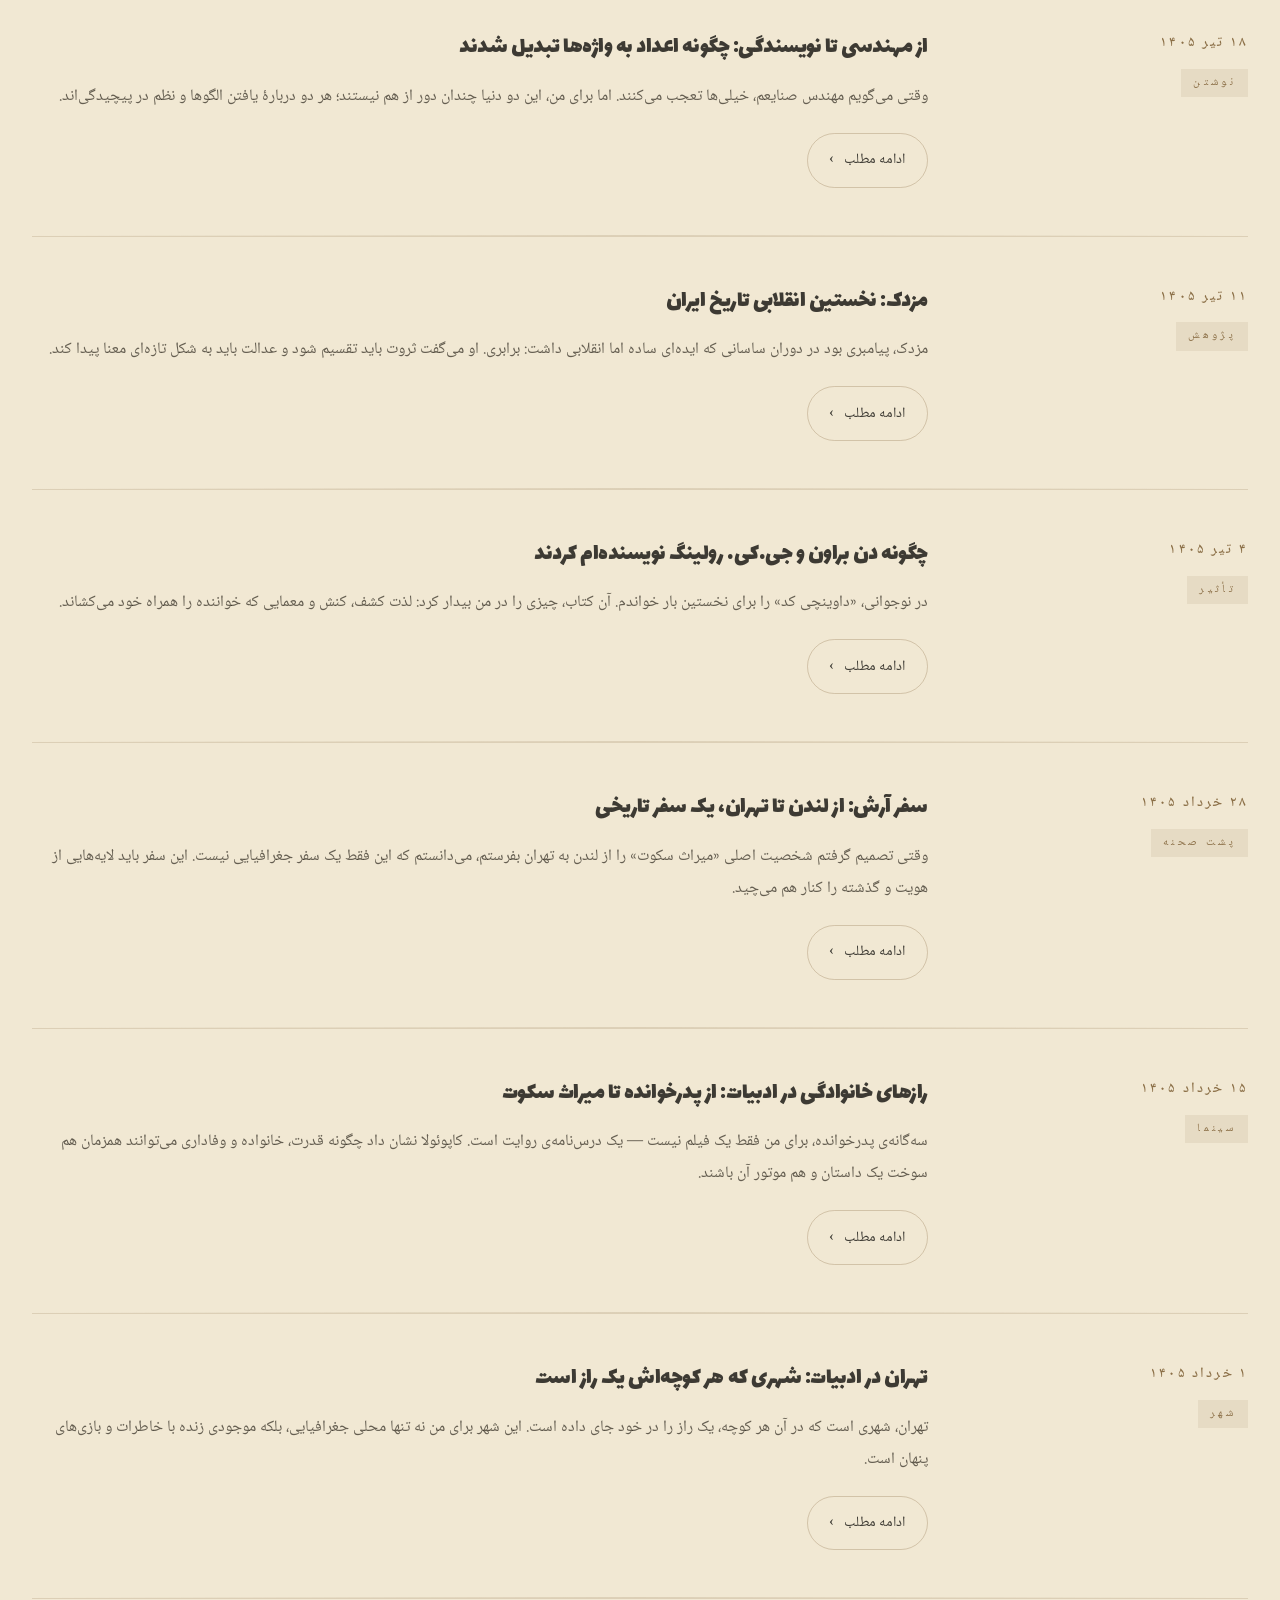
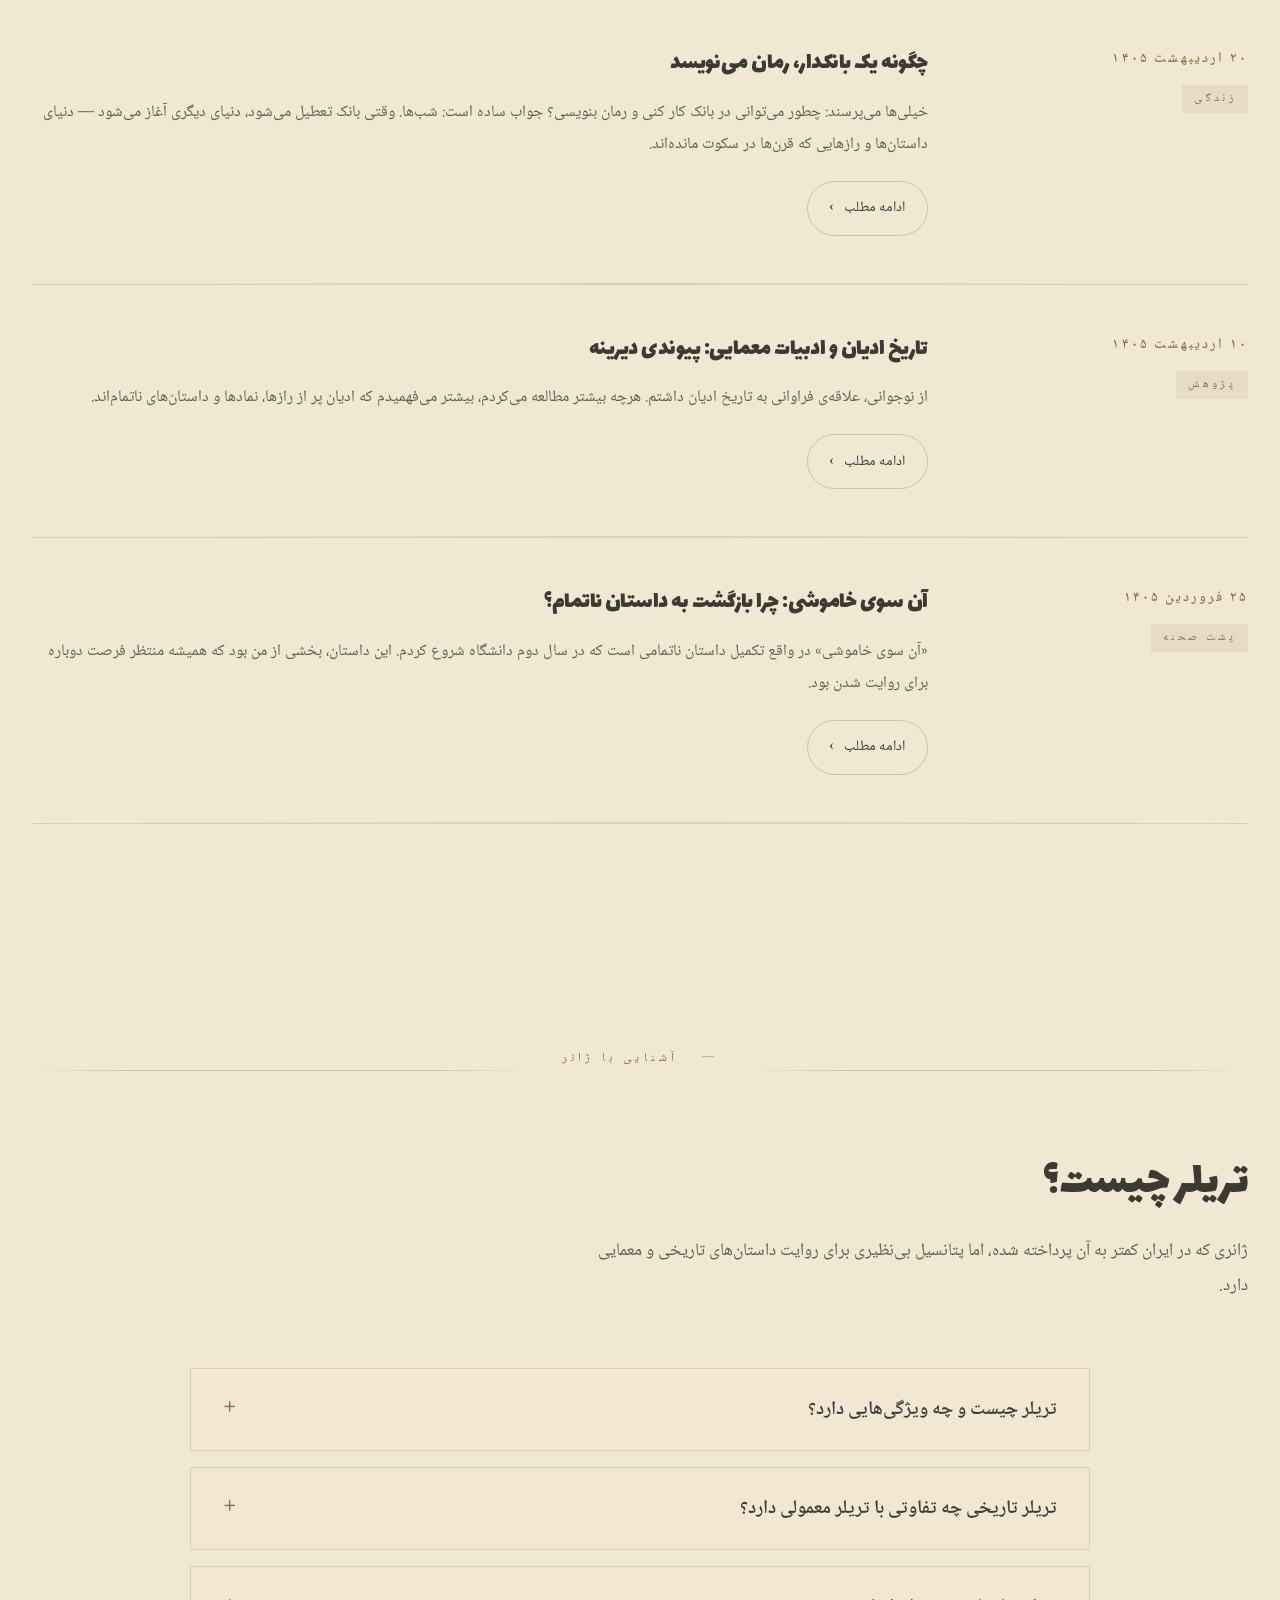
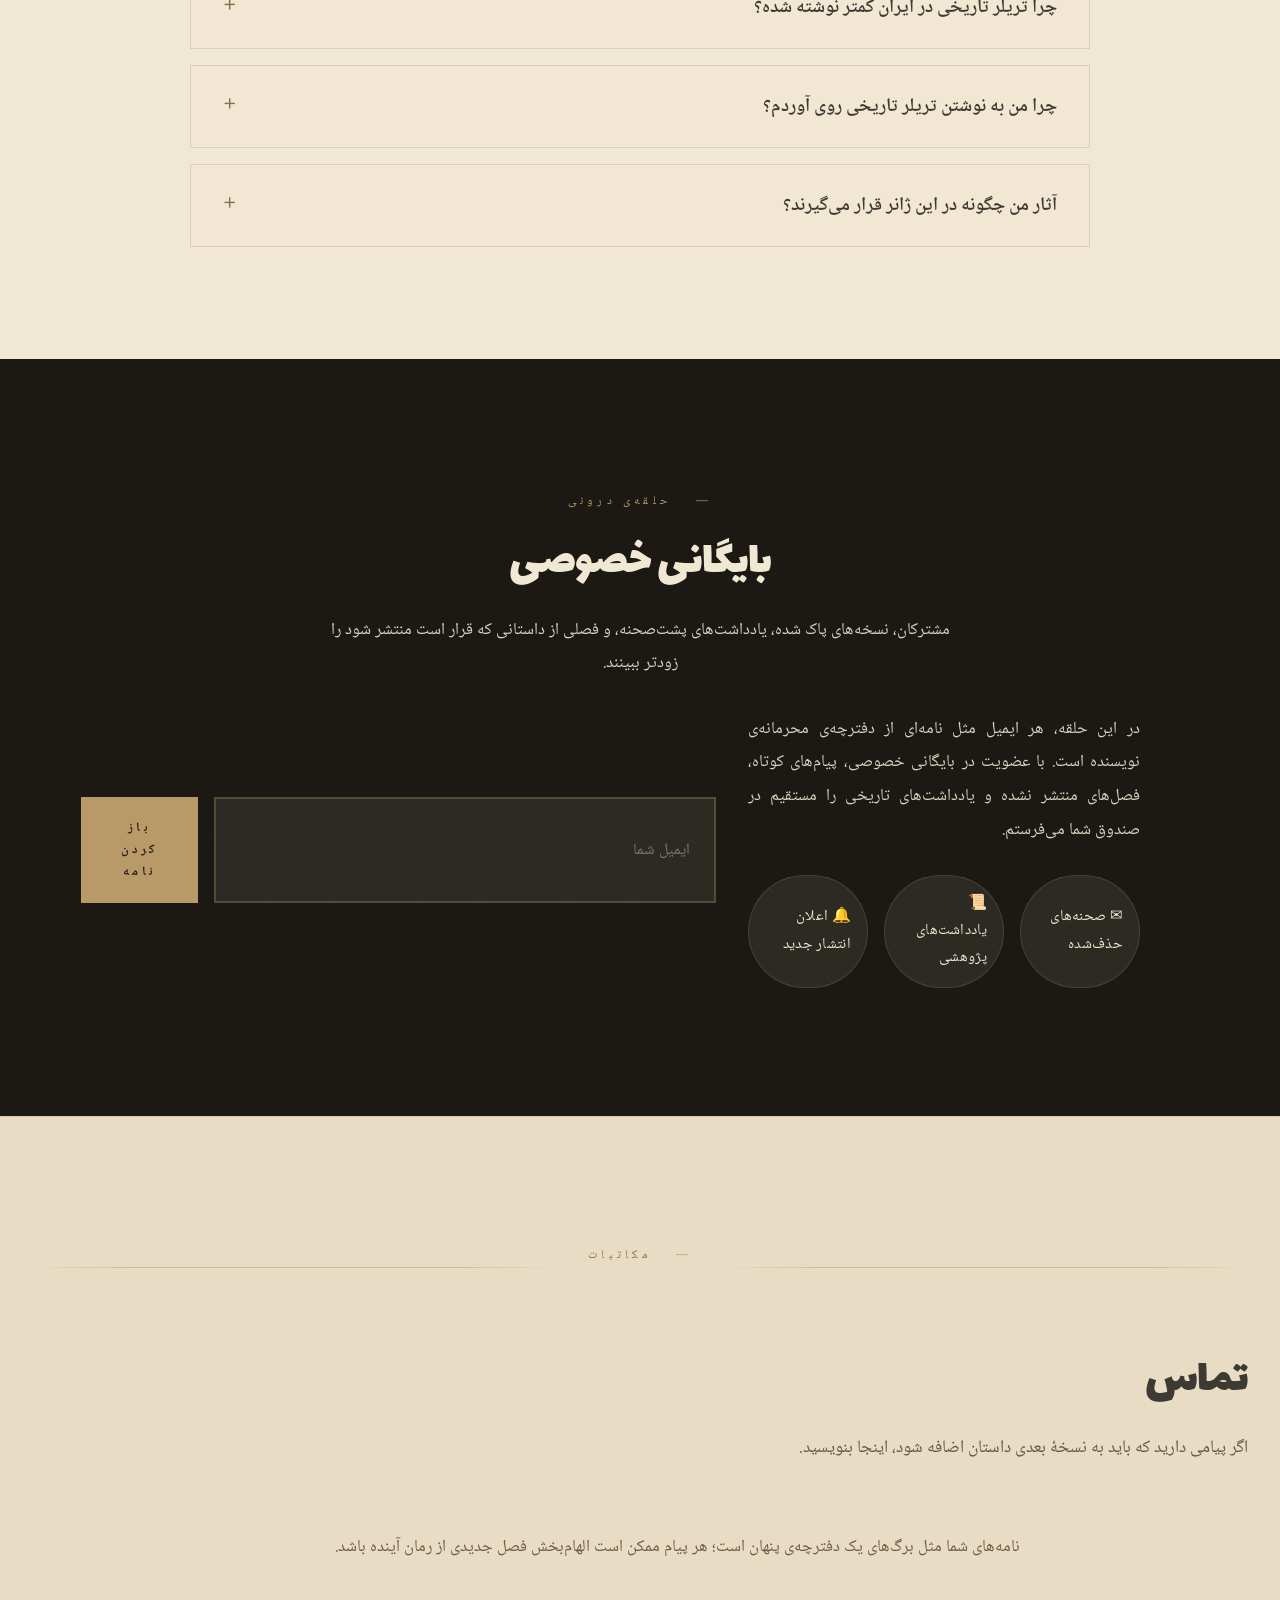
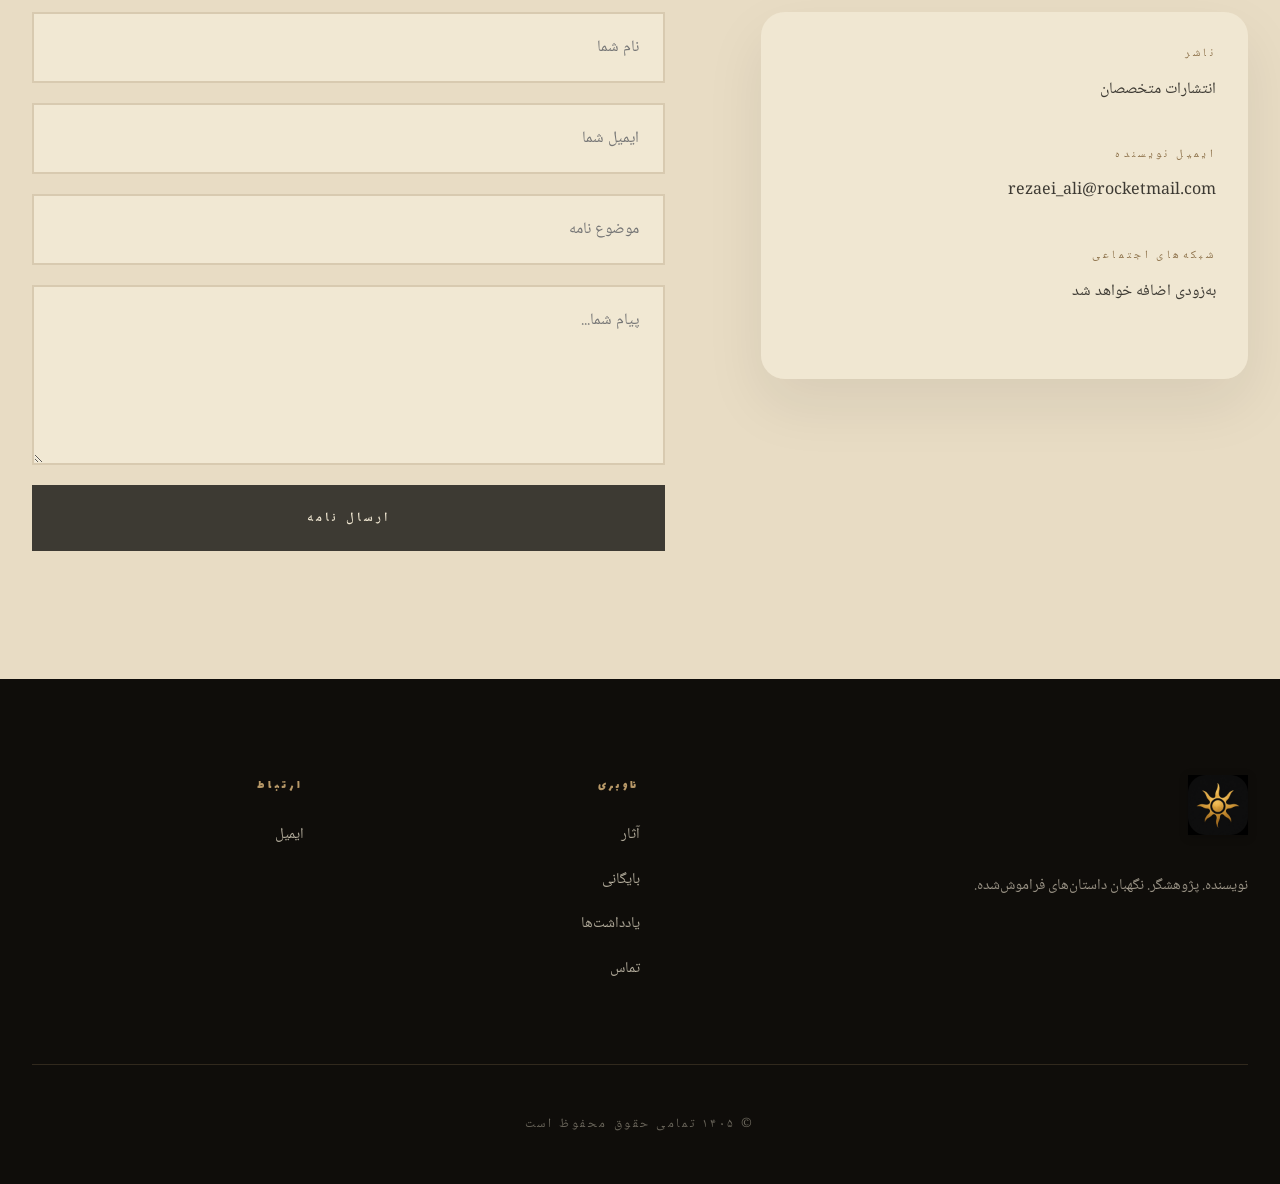
==== commit 974b4124: "update branch" ====
--- a/index.html
+++ b/index.html
@@ -269,20 +269,24 @@
         <article class="journal-item">
           <div>
             <div class="journal-date">۱۰ مرداد ۱۴۰۵</div>
-            <div class="journal-cat">داستان</div>
-          </div>
-          <div>
-            <h3 class="journal-title">سایه‌های بیدار در نیمه‌شب تابستان</h3>
-            <p class="journal-excerpt">شب گرمی بود. پنجره را باز گذاشته بودم و نسیم داغ تابستان، پرده‌ها را تکان می‌داد. ساعت حدود دو بامداد بود که صدایی شنیدم — نه از بیرون، بلکه از داخل خانه.</p>
+            <div class="journal-cat">نوشتن</div>
+          </div>
+          <div>
+            <h3 class="journal-title">نوشتن از زمستان در اوج تابستان</h3>
+            <p class="journal-excerpt">امروز دهم مرداد است. دماسنج روی دیوار ۴۲ درجه را نشان می‌دهد. و من، در این گرمای کلافه‌کننده، دارم صحنه‌ای از رمان جدیدم را می‌نویسم که در آن شخصیت اصلی در یک شب برفیِ سرد گم شده است.</p>
             <div id="journal-more-0" class="journal-more" aria-hidden="true">
-              <p>اول فکر کردم خیال است. اما صدا دوباره آمد: تق‌تق‌تق. مثل راه رفتن کسی با کفش چرمی روی پارکت. مشکل این بود که من تنها بودم. همسرم به سفر رفته بود و بچه‌ها پیش مادربزرگ.</p>
-              <p>از جا بلند شدم. چراغ قوه گوشی را روشن کردم و به سمت پذیرایی رفتم. نور لرزان روی دیوارها می‌رقصید و سایه‌های عجیبی می‌ساخت. هر قدم که برمی‌داشتم، حس می‌کردم کسی دارد مرا تماشا می‌کند — از پشت پرده‌ها، از زیر مبل، از گوشه‌ای تاریک.</p>
-              <p>به پذیرایی رسیدم. خالی بود. اما بو... بوی خاصی در هوا پیچیده بود. بوی خاک قدیمی، مثل کتاب‌های دست‌نخورده‌ی پدربزرگ. بویی که سال‌ها پیش، وقتی آخرین بار کتابخانه‌ی او را ورق زده بودم، استشمام کرده بودم.</p>
-              <p>ناگهان چراغ قوه خاموش شد. در تاریکی مطلق ایستاده بودم و قلبم مثل طبل می‌کوبید. بعد، صدایی شنیدم — زمزمه‌ای آرام، انگار کسی داشت متنی قدیمی را می‌خواند. زبانی ناآشنا، اما با آهنگی آشنا. مثل دعاهایی که مادربزرگ شب‌ها زمزمه می‌کرد.</p>
-              <p>چراغ قوه دوباره روشن شد. و آنجا، روی میز تحریر، چیزی دیدم که خون در رگ‌هایم یخ زد: نامه‌ای قدیمی، با خطی که فقط یک نفر می‌توانست نوشته باشد — پدربزرگم، که ده سال پیش مرده بود.</p>
-              <p>نامه را برداشتم. بوی خاک و کاغذ قدیمی می‌داد. فقط یک جمله نوشته شده بود: «آن‌ها هنوز بیدارند. مراقب باش.»</p>
-              <p>از آن شب، هر بار که نیمه‌شب از خواب بیدار می‌شوم، حس می‌کنم کسی در اتاق است. نه برای آزار، بلکه برای محافظت. گاهی فکر می‌کنم پدربزرگ رازی را با خود به گور برده — رازی که حالا، کم‌کم دارد آشکار می‌شود.</p>
-              <p>و شاید، فقط شاید، این تازه شروع داستان باشد.</p>
+              <p>همیشه برایم سوال بوده: نویسنده چگونه می‌تواند از حسی بنویسد که تجربه‌اش نمی‌کند؟ چطور می‌شود از سرمای استخوان‌سوز نوشت وقتی لباس به تن می‌چسبد؟ از برف نوشت وقتی بیرون پنجره، آسفالت از گرما موج می‌زند؟</p>
+              <p>در ابتدا فکر می‌کردم این یک نقطه‌ضعف است. که شاید بهتر باشد صحنه‌های زمستانی را در زمستان بنویسم و صحنه‌های تابستانی را در تابستان. اما هرچه بیشتر نوشتم، بیشتر فهمیدم که این تضاد، خودش بخشی از جادوی نویسندگی است.</p>
+              <p>وقتی در اوج گرمای تابستان از زمستان می‌نویسی، مجبوری عمیق‌تر شوی. نمی‌توانی به توصیف سطحی بسنده کنی. باید آن سرما را در وجودت احساس کنی، حتی اگر بدنت در حال سوختن است. باید یادت بیاید آخرین باری که برف را لمس کردی کی بود. باید صدای خش‌خش برف زیر پا را در ذهنت بازسازی کنی.</p>
+              <p>این فرآیند، نوعی سفر درونی است. نویسنده باید یاد بگیرد که حافظه‌ی حسی‌اش را بیدار کند. من وقتی صحنه‌ی برفی رمانم را می‌نوشتم، چشمانم را بستم و سعی کردم زمستان ده سال پیش را به یاد بیاورم: روزهایی که در شاهرود برف می‌بارید و ما صبح‌ها با پنجره‌هایی بیدار می‌شدیم که از بیرون یخ زده بودند.</p>
+              <p>یادم می‌آید که چطور نفس‌هایمان در هوا سفید می‌شد. چطور انگشتانمان بی‌حس می‌شدند اگر دستکش نمی‌پوشیدیم. چطور برف تازه بویی خاص داشت — بوی پاکی، بوی سکوت. این‌ها را الآن، در گرمای مرداد، باید از اعماق وجودم بیرون می‌کشیدم.</p>
+              <p>جالب اینجاست که این تضاد حسی، به نوشته عمق می‌دهد. وقتی در گرما از سرما می‌نویسی، انگار آن سرما واقعی‌تر می‌شود. چون تو داری با تمام وجودت فقدان آن را حس می‌کنی. داری با اشتیاق به یادش می‌آوری. و این اشتیاق، به واژه‌ها منتقل می‌شود.</p>
+              <p>بعضی از بهترین صحنه‌هایم را در شرایط متضاد نوشته‌ام. صحنه‌های شلوغ و پر هرج‌ومرج را در سکوت نیمه‌شب. صحنه‌های غمگین را در روزهایی که خوشحال بودم. صحنه‌های سرد را در گرمای تابستان. انگار این تضاد، نوعی تعادل ایجاد می‌کند. نوعی فاصله‌ی هنری که اجازه می‌دهد بدون غرق شدن در احساسات، آن‌ها را توصیف کنم.</p>
+              <p>دن براون، در یکی از مصاحبه‌هایش گفته بود که صحنه‌های تعقیب‌وگریزش را اغلب در کتابخانه‌های ساکت می‌نویسد. جی.کی. رولینگ صحنه‌های تاریک و ترسناک هری پاتر را در کافه‌های شلوغ ادینبورگ خلق کرد. این تناقض ظاهری، در واقع کلید خلاقیت است.</p>
+              <p>نویسنده باید یاد بگیرد که در هر شرایطی، به دنیای داستانش سفر کند. نباید منتظر بماند تا شرایط بیرونی با شرایط درونی داستانش هماهنگ شود. چون اگر چنین کند، شاید هرگز ننویسد.</p>
+              <p>الآن که این سطرها را می‌نویسم، هنوز آن صحنه‌ی برفی در رمانم ناتمام است. اما دیگر نگران نیستم. می‌دانم که همین تضاد بین گرمای اتاقم و سرمای صحنه‌ای که می‌نویسم، به آن عمق خواهد داد. خواننده وقتی آن فصل را می‌خواند، نخواهد دانست که نویسنده در چه شرایطی آن را نوشته است. اما شاید، ناخودآگاه، آن سرمای واقعی را حس کند.</p>
+              <p>چون نویسنده، در نهایت، جادوگری است که می‌تواند از هیچ، چیزی بیافریند. از گرما، سرما. از سکوت، هیاهو. از تنهایی، جمعیت. و این، زیباترین پارادوکس نویسندگی است.</p>
+              <p>پنجره را باز می‌کنم. هوای داغ تابستان وارد اتاق می‌شود. اما من لبخند می‌زنم. چون در ذهنم، برف می‌بارد.</p>
             </div>
             <button type="button" class="journal-toggle" aria-controls="journal-more-0" aria-expanded="false">ادامه مطلب</button>
           </div>
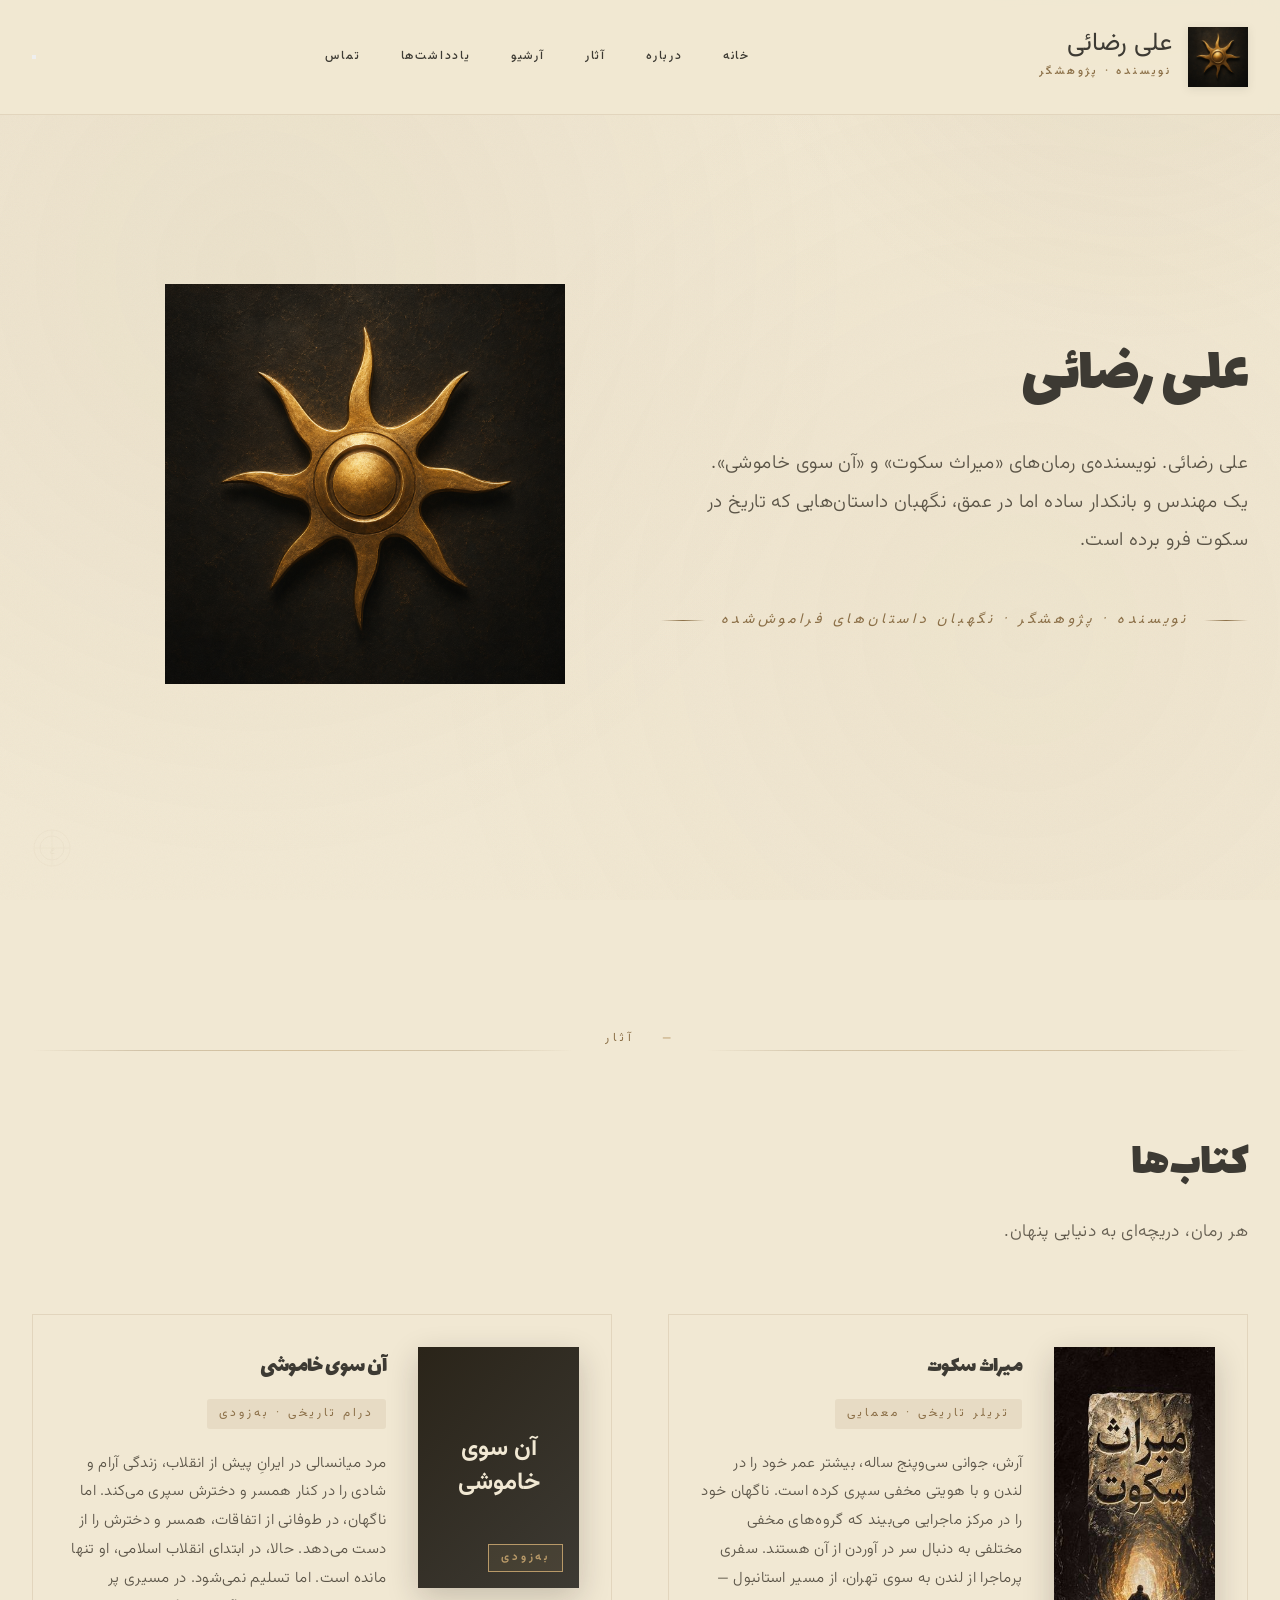
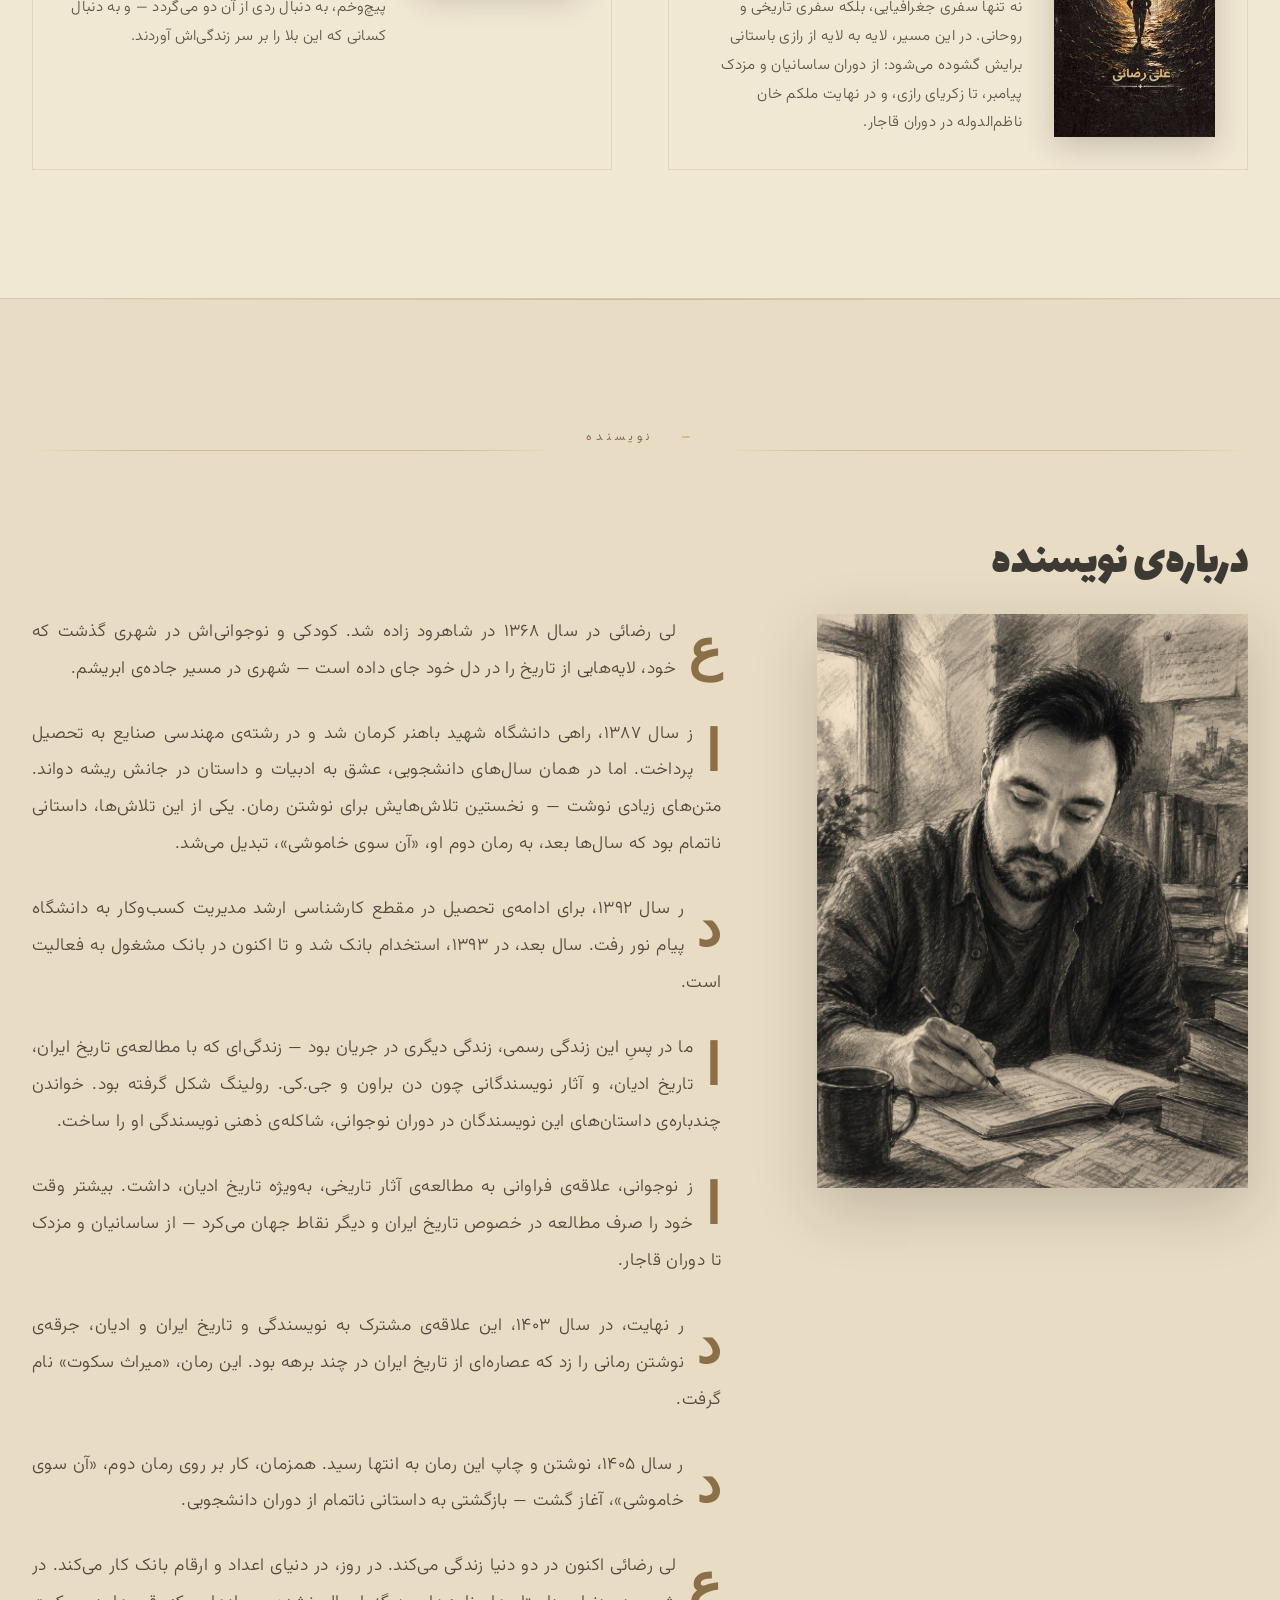
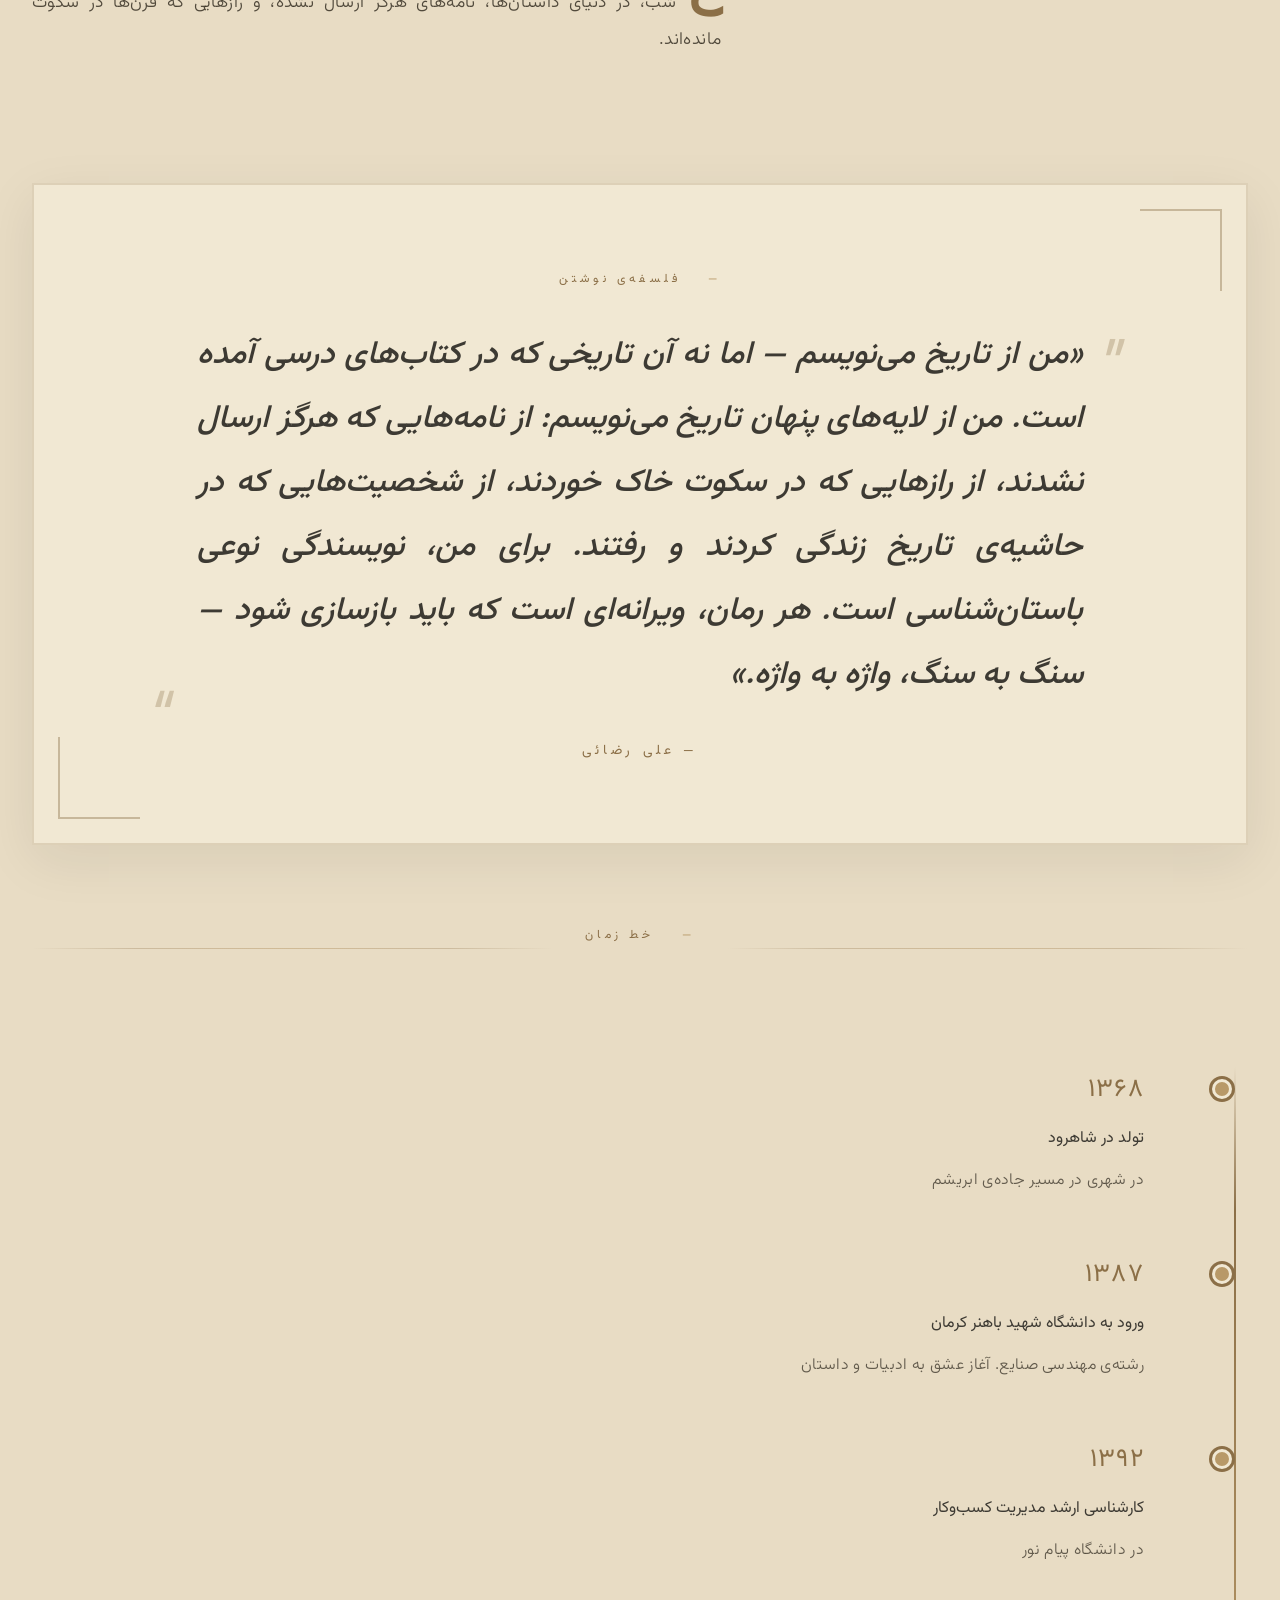
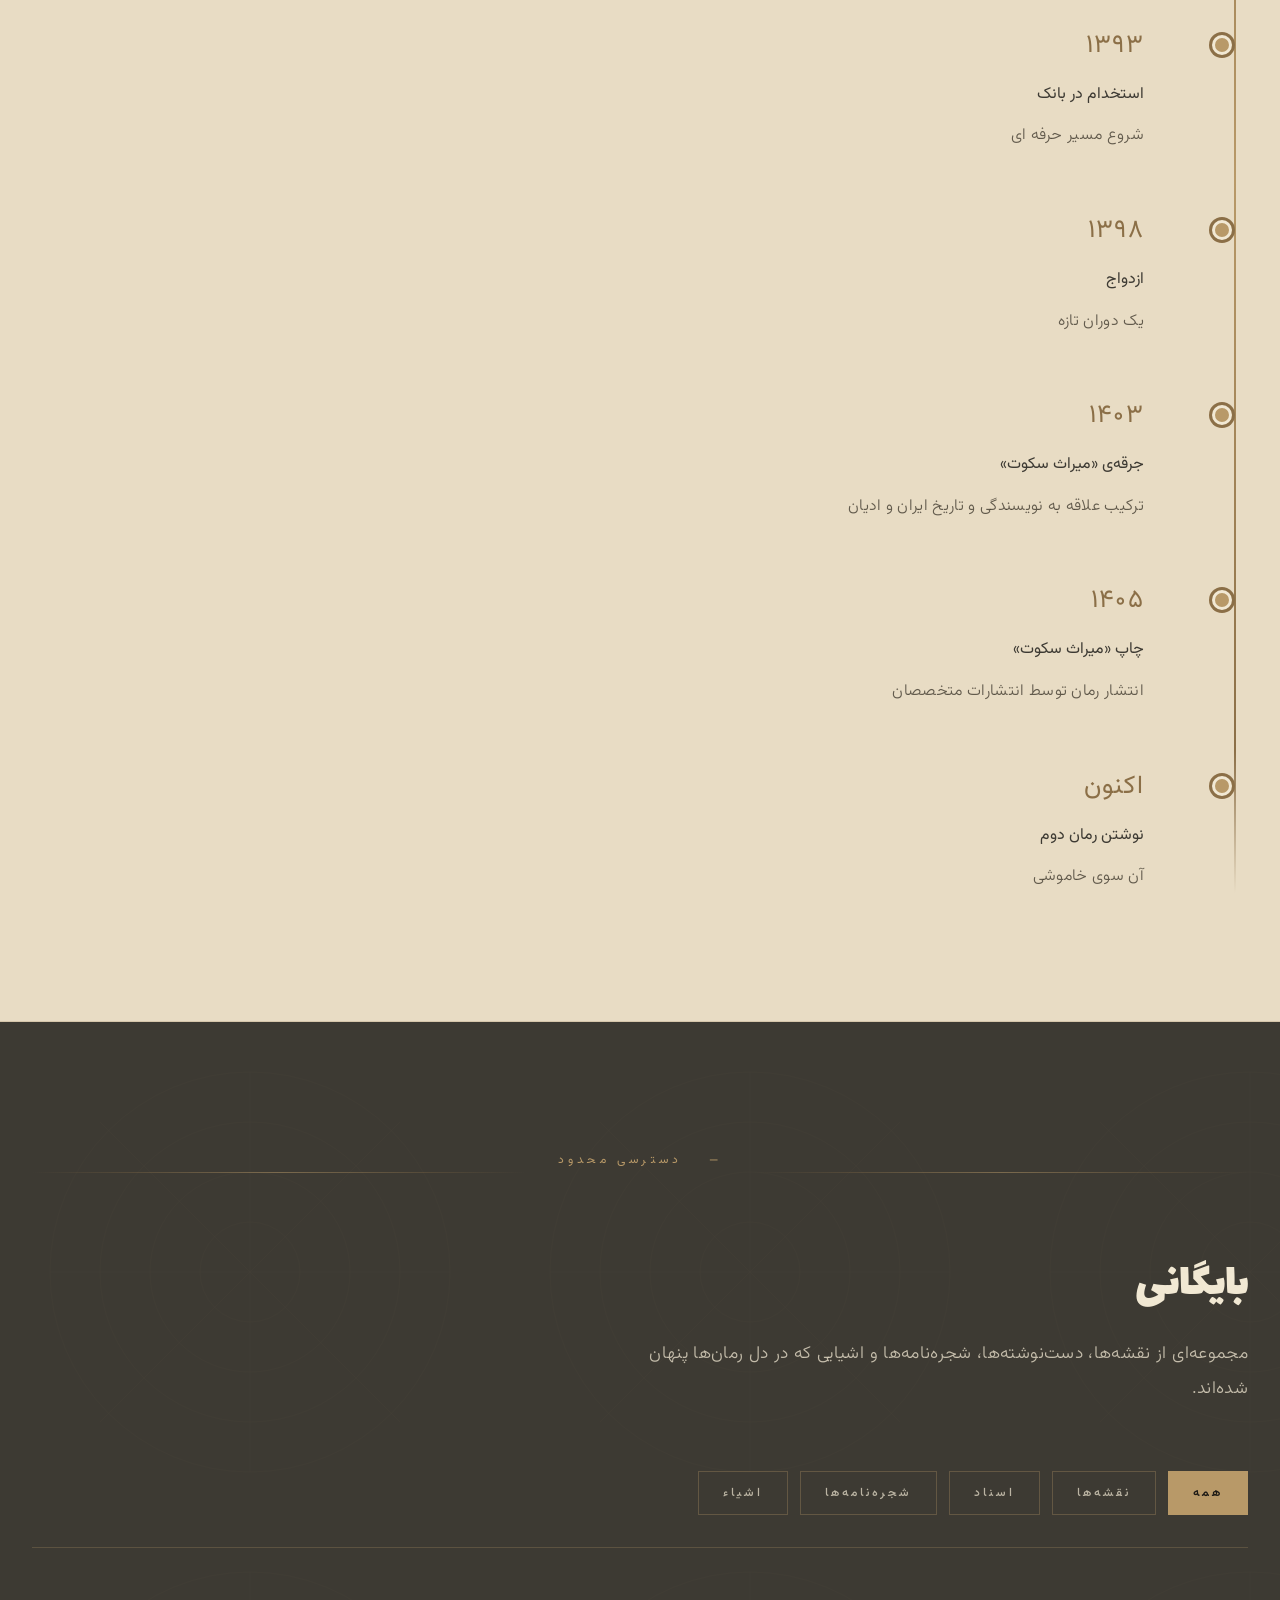
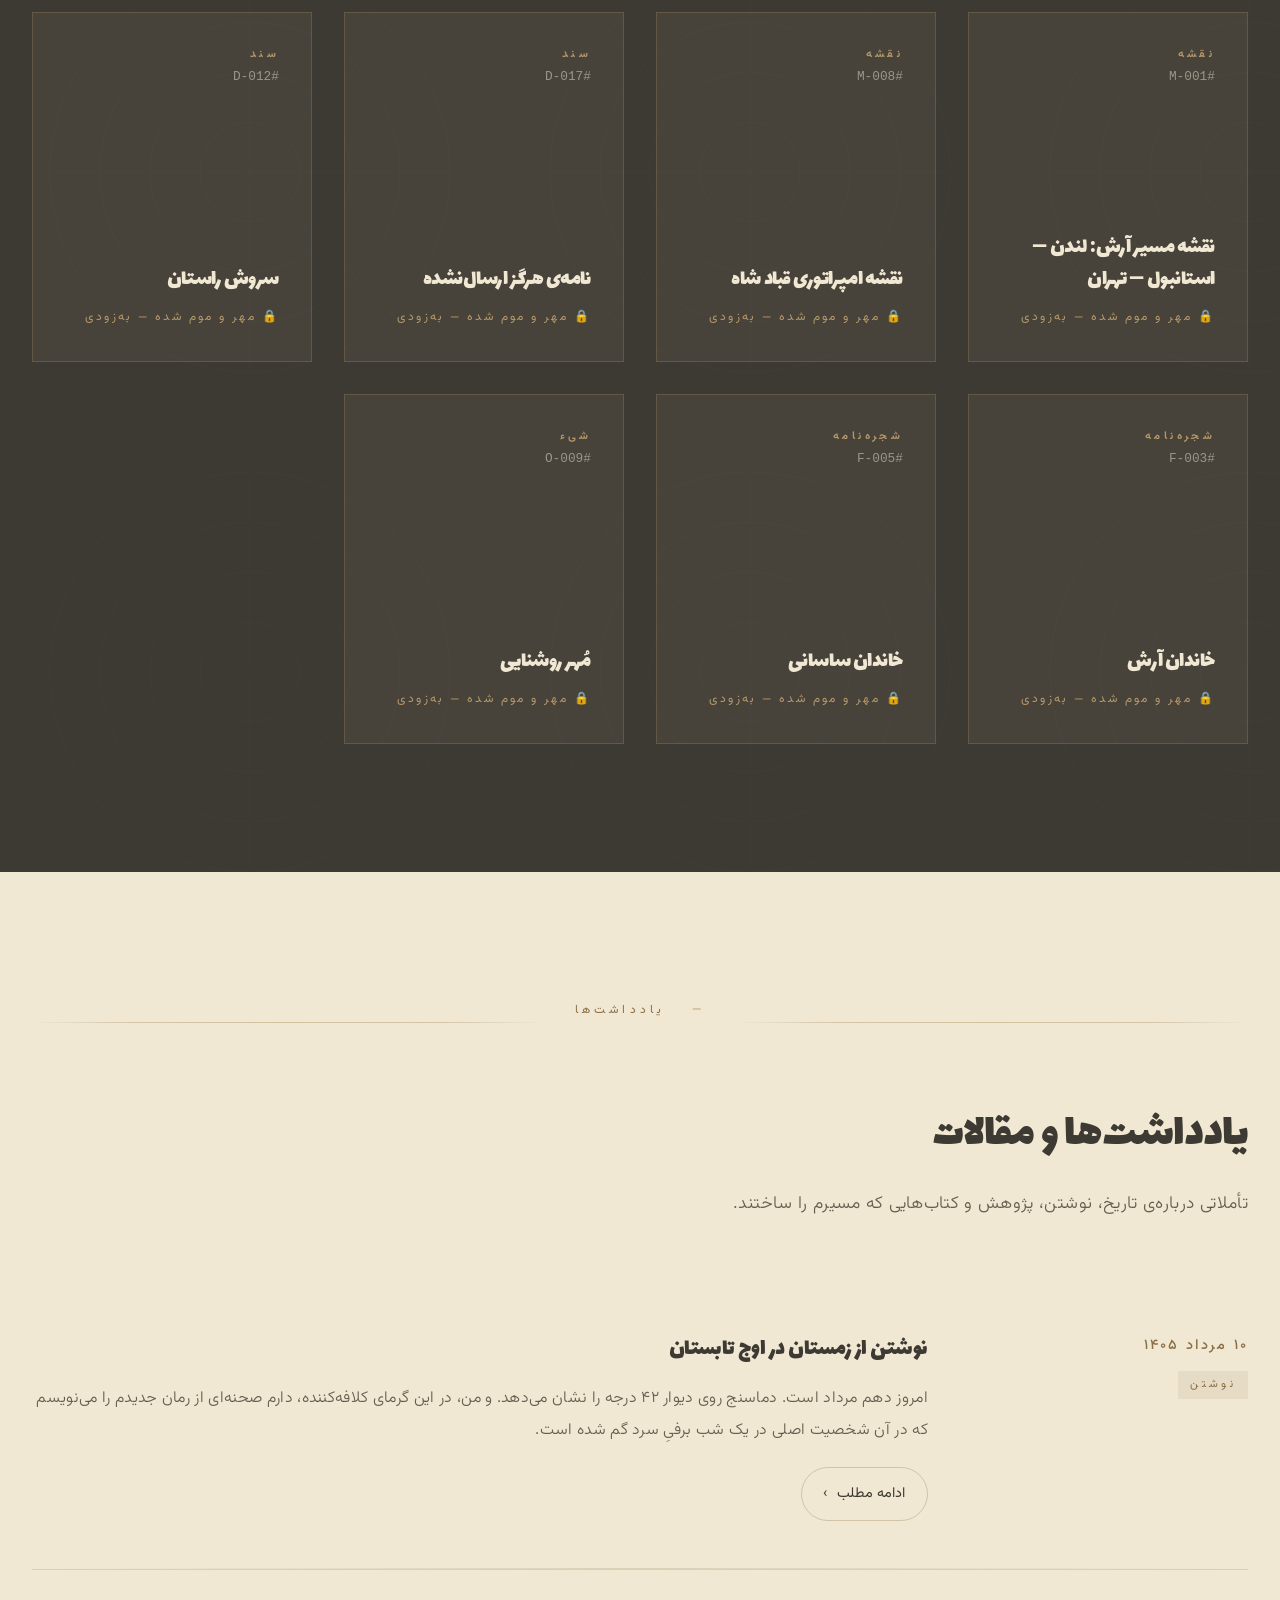
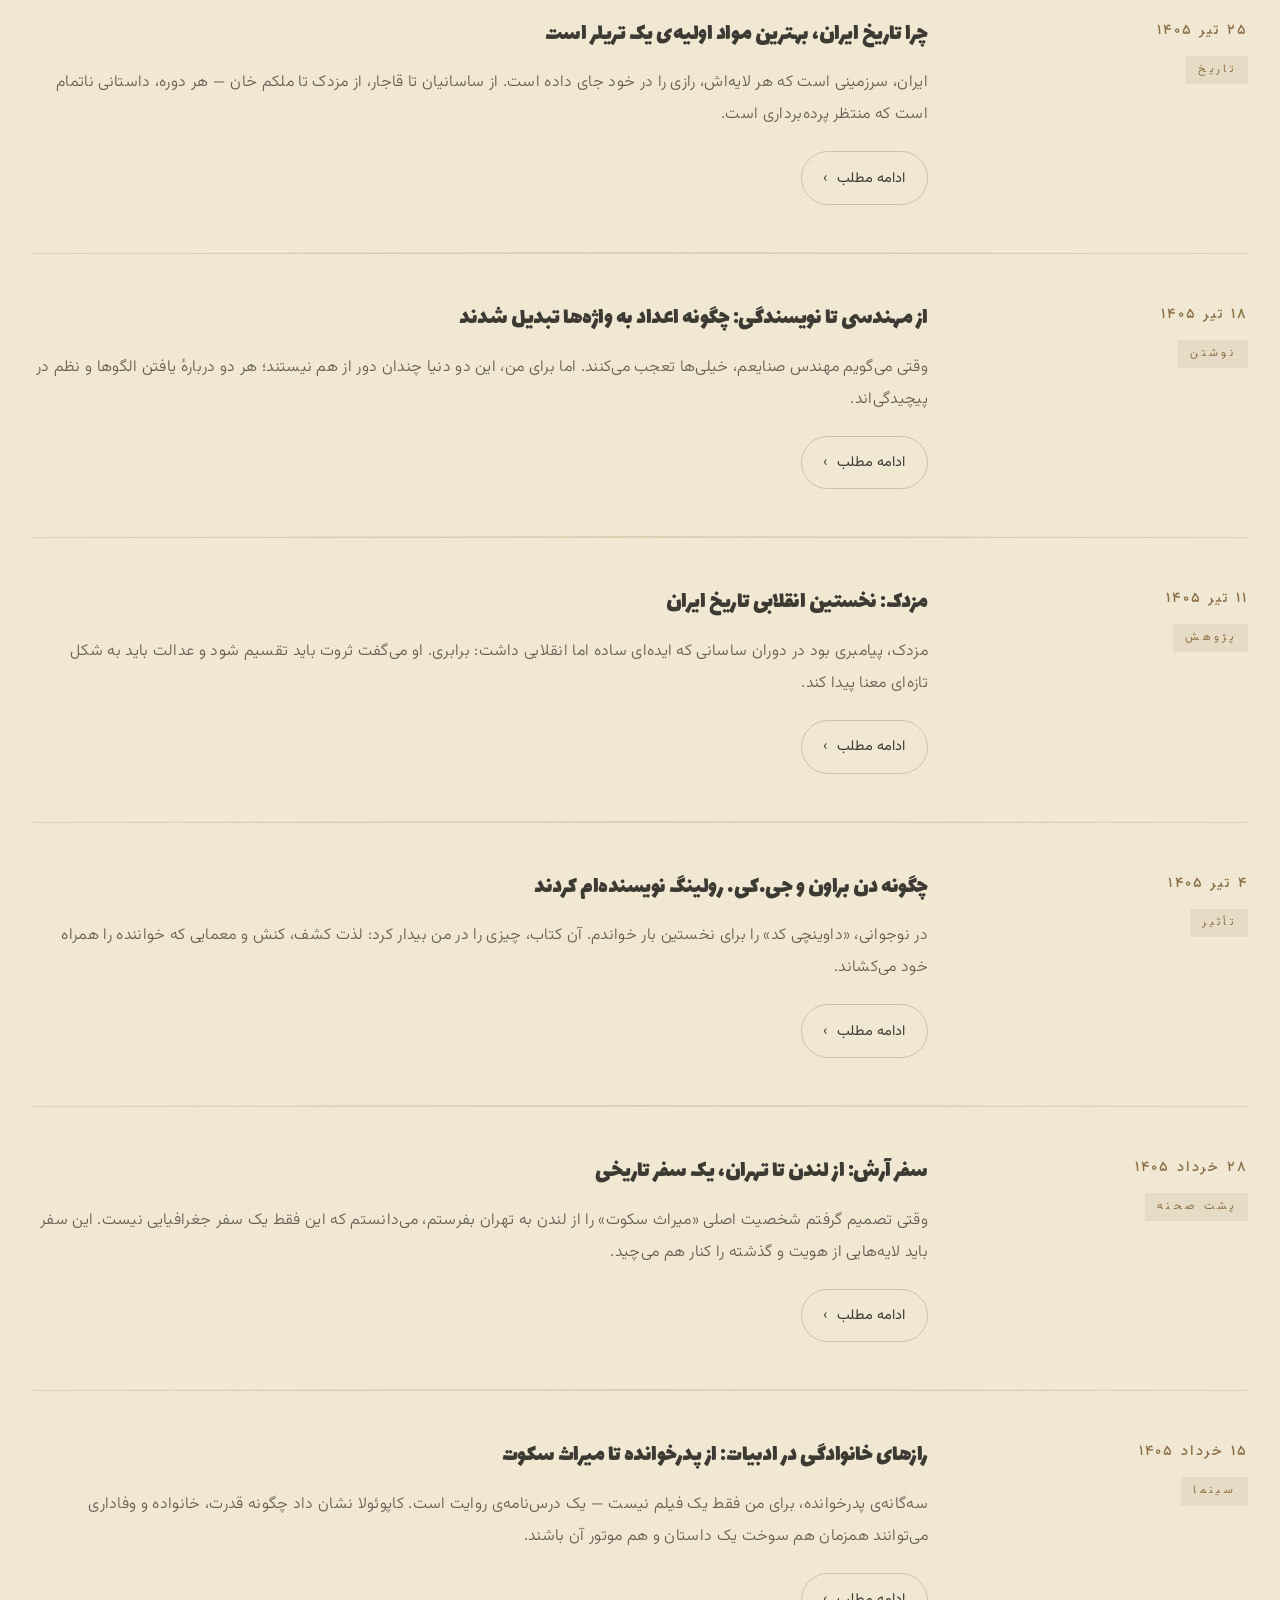
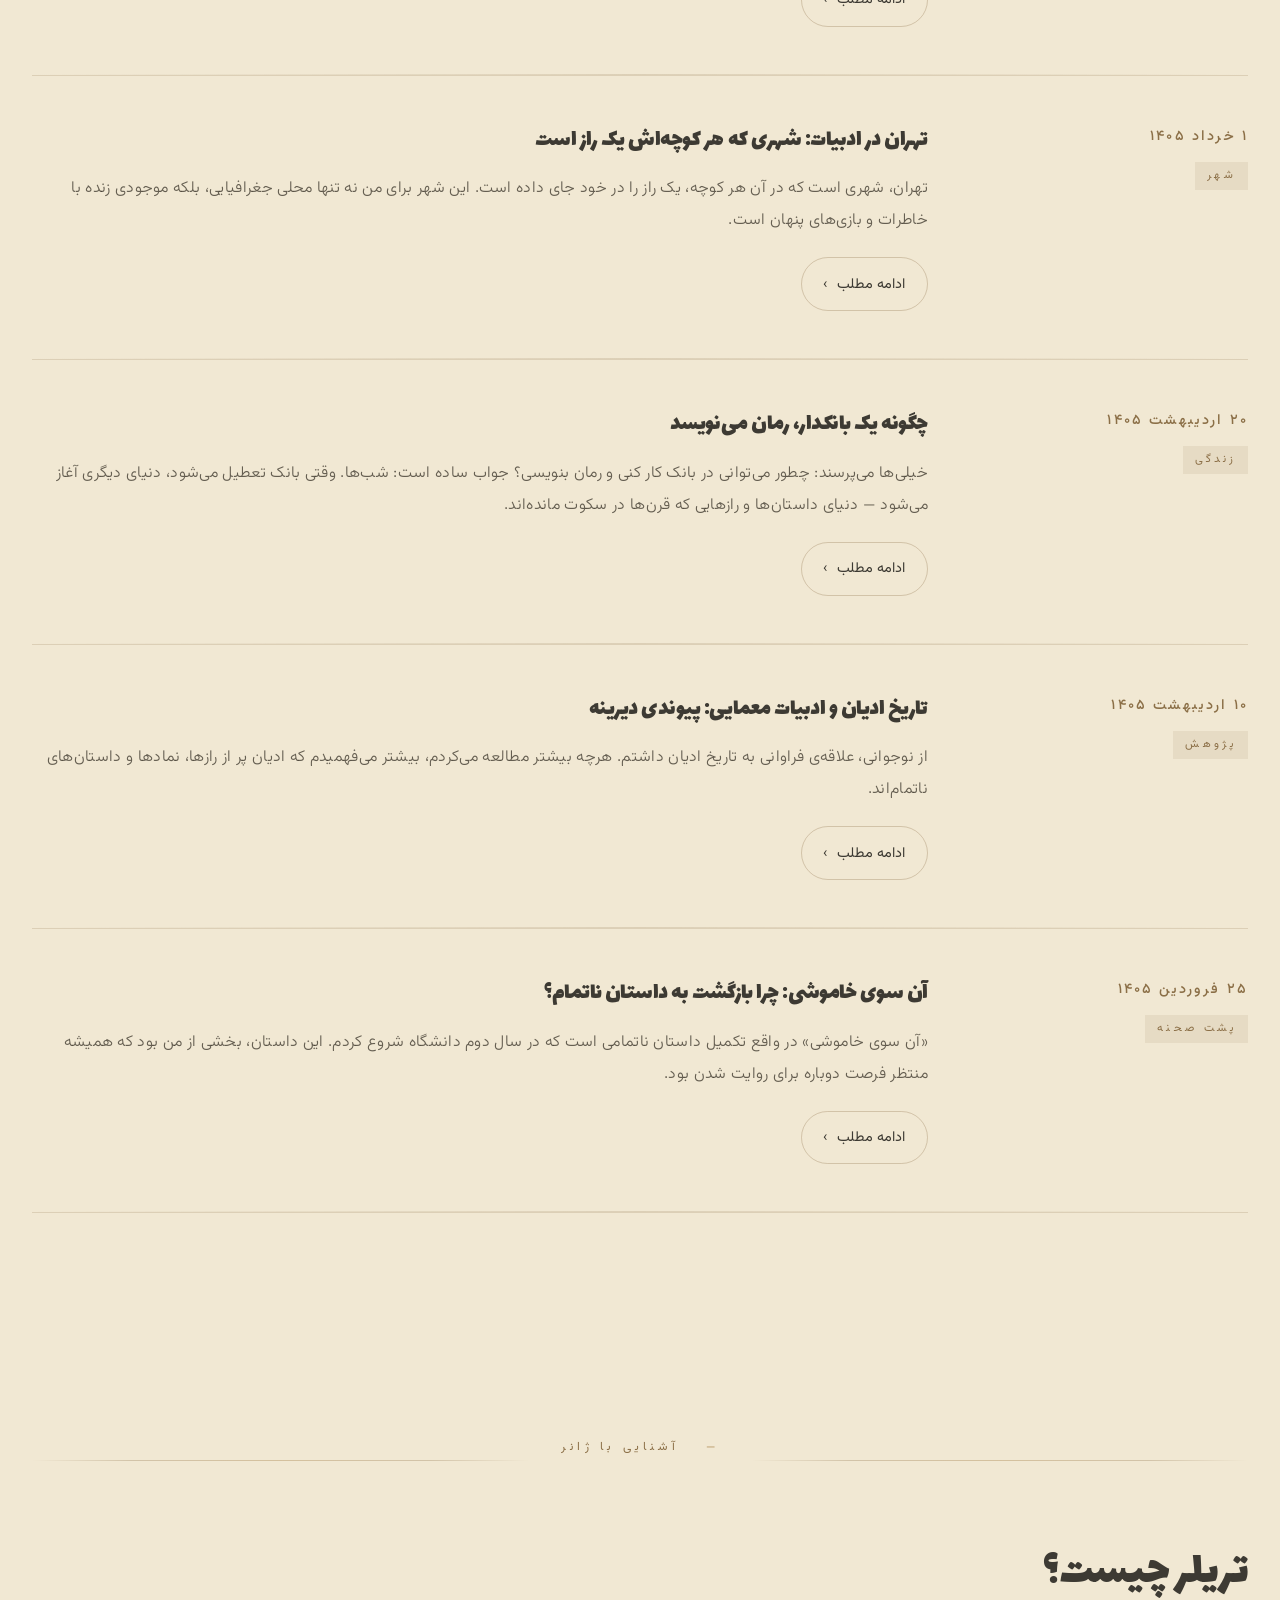
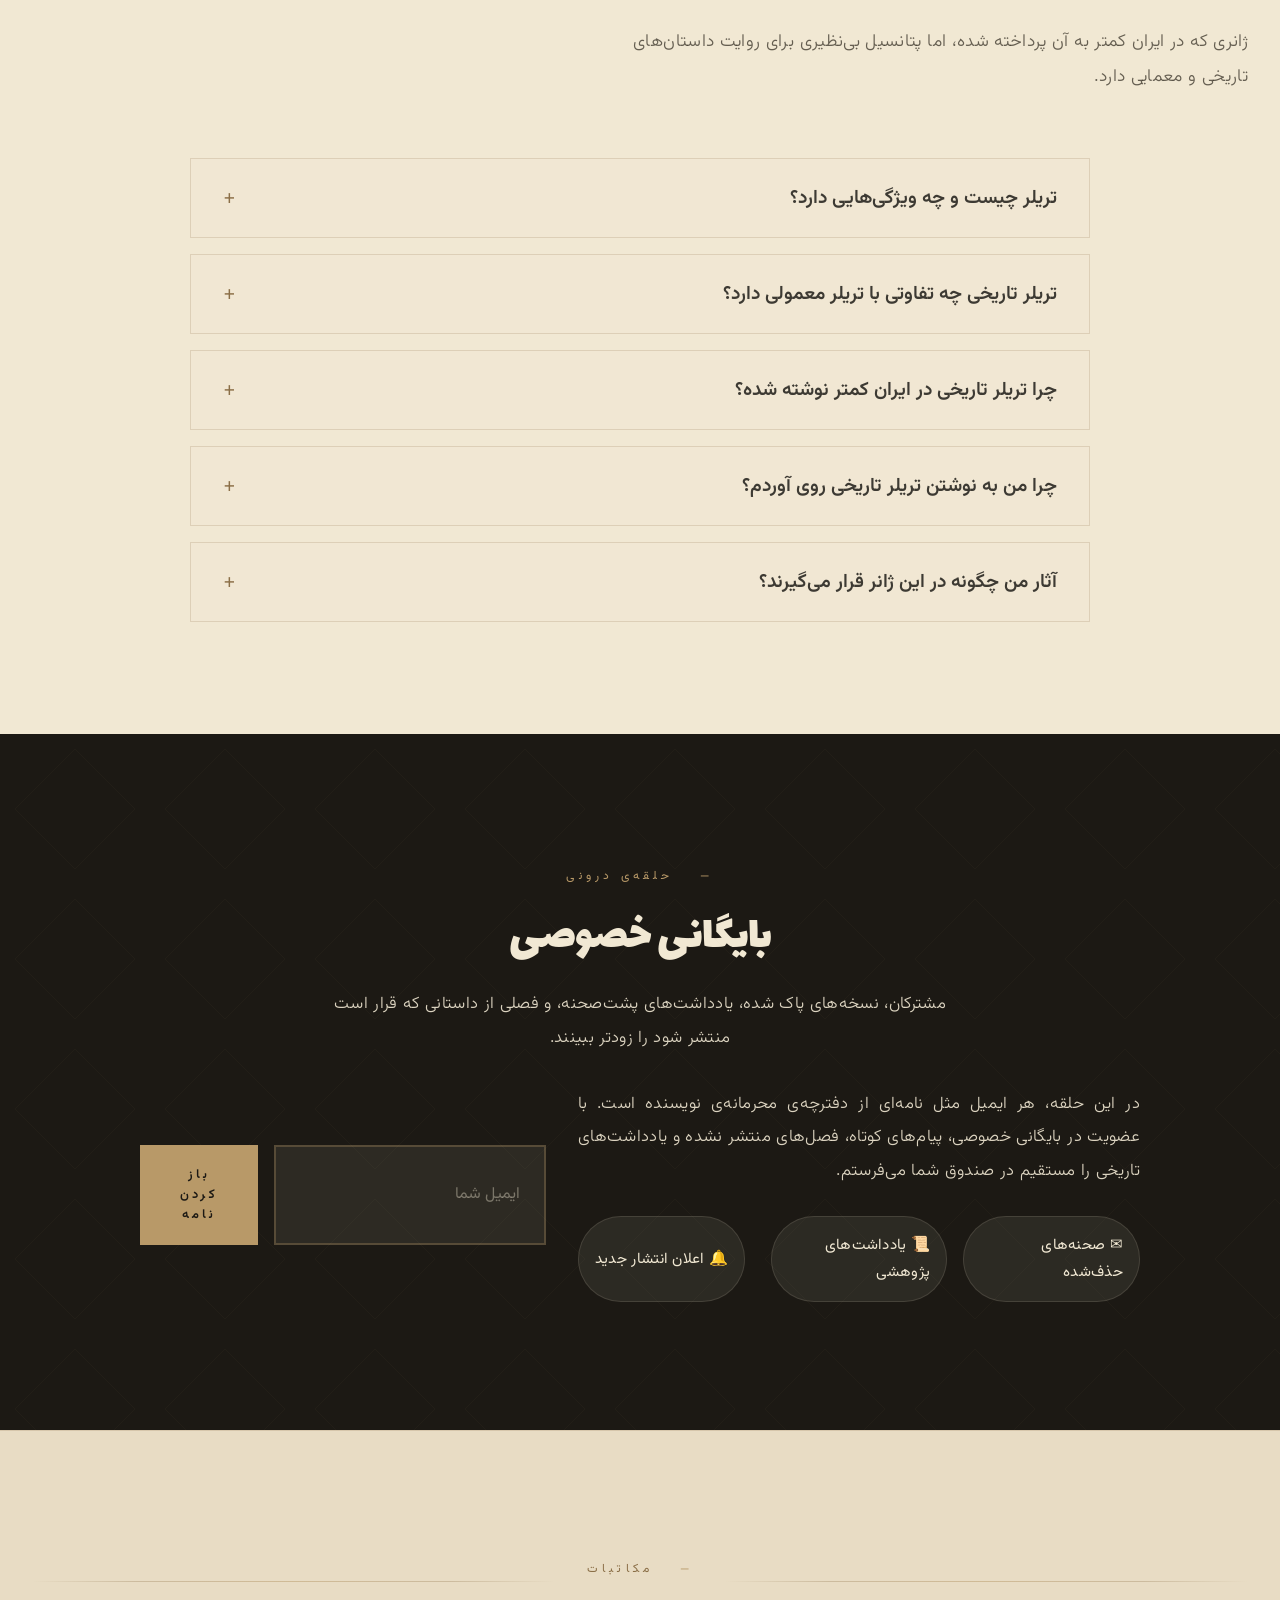
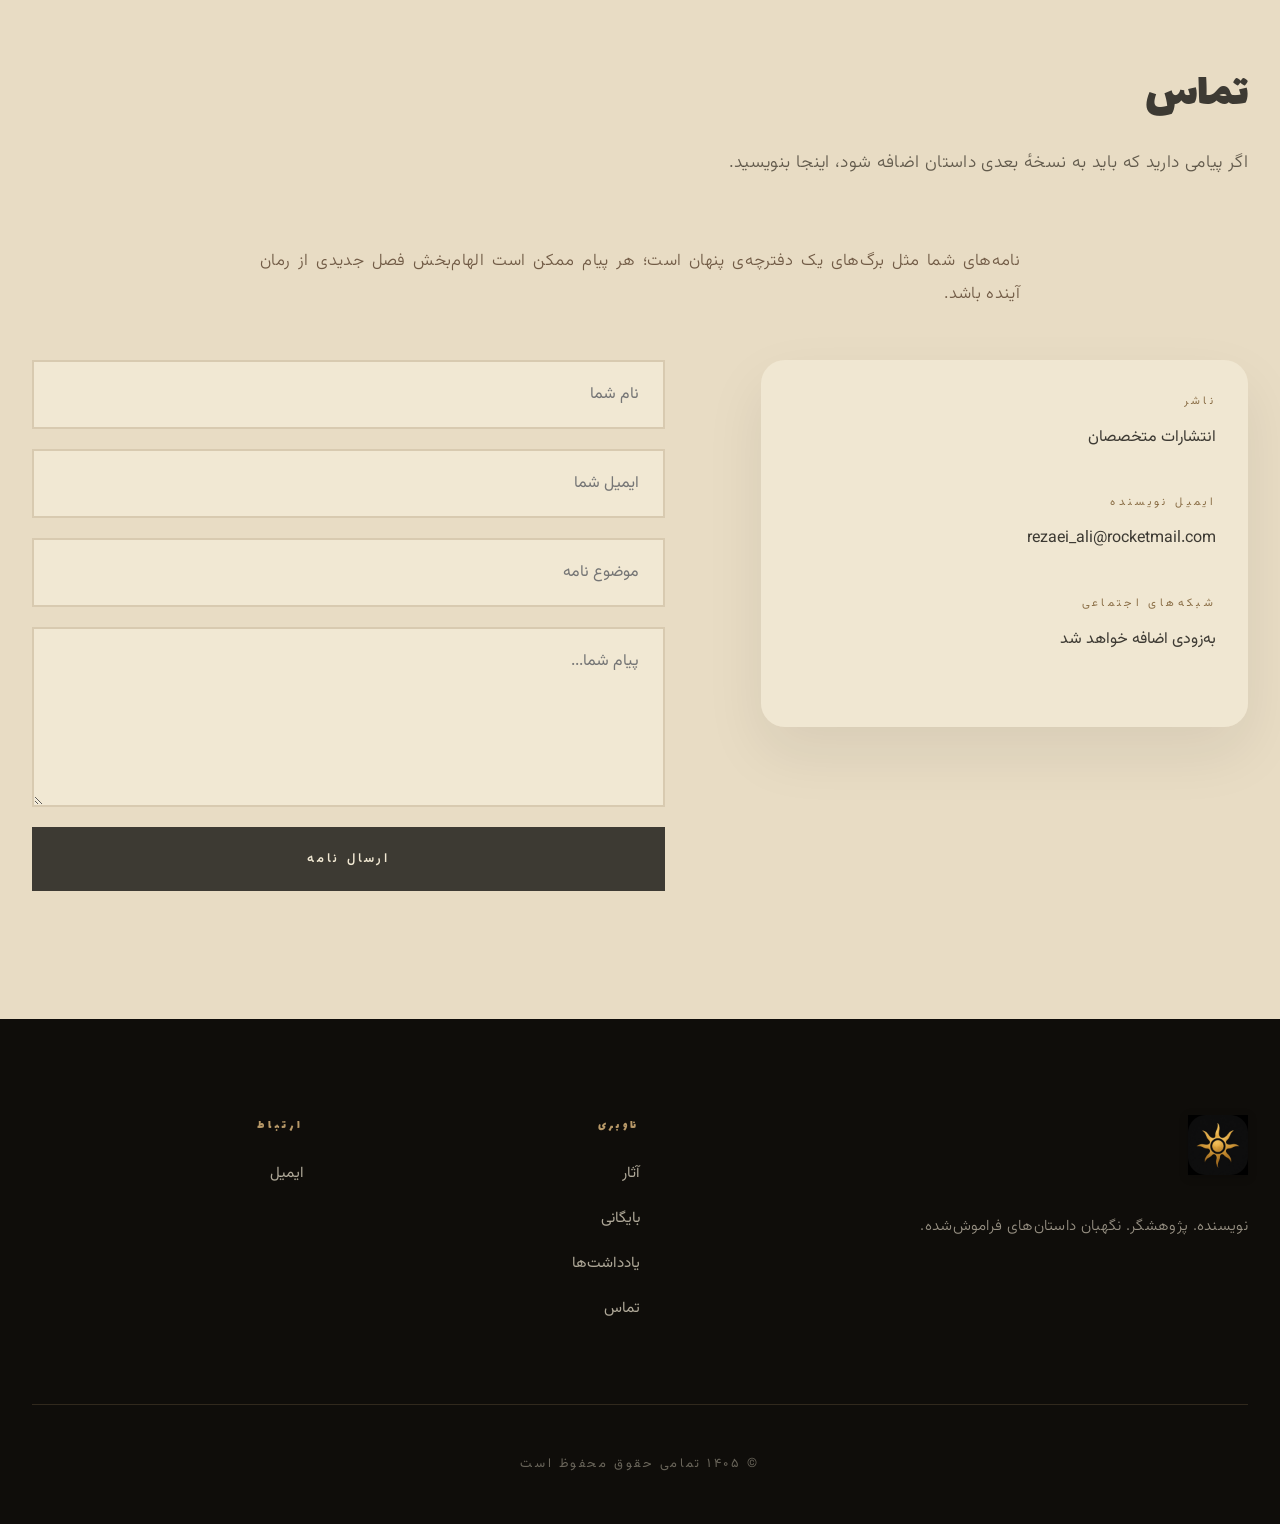
==== commit 2c01c728: "update branch" ====
--- a/index.html
+++ b/index.html
@@ -19,7 +19,7 @@
 <link rel="preconnect" href="https://cdn.jsdelivr.net">
 <link rel="preconnect" href="https://fonts.googleapis.com">
 <link rel="preconnect" href="https://fonts.gstatic.com" crossorigin>
-<link href="https://fonts.googleapis.com/css2?family=Lalezar&family=Noto+Naskh+Arabic:wght@400;500;600;700&display=swap" rel="stylesheet">
+<link href="https://fonts.googleapis.com/css2?family=Lalezar&family=Noto+Naskh+Arabic:wght@400;500;600;700&family=Vazirmatn:wght@100;200;300;400;500;600;700;800;900&display=swap" rel="stylesheet">
 <link rel="apple-touch-icon" sizes="180x180" href="images/favicon/apple-touch-icon.png">
 <link rel="icon" type="image/png" sizes="32x32" href="images/favicon/favicon-32x32.png">
 <link rel="icon" type="image/png" sizes="16x16" href="images/favicon/favicon-16x16.png">
--- a/css/style.css
+++ b/css/style.css
@@ -30,7 +30,7 @@
 }
 
 body {
-  font-family: 'Noto Naskh Arabic', 'Vazirmatn', 'Tahoma', sans-serif;
+  font-family: 'Vazirmatn', 'Noto Naskh Arabic', 'Tahoma', sans-serif;
   background: var(--parchment);
   color: var(--ink);
   line-height: 1.8;
@@ -43,6 +43,13 @@
   font-family: 'Lalezar', 'Vazirmatn', sans-serif;
   font-weight: 400;
   letter-spacing: -0.02em;
+}
+
+/* ============ BODY TEXT PROFESSIONAL ============ */
+p, .book-info p, .about-text p, .timeline-desc, .note-content p {
+  font-family: 'Vazirmatn', 'Noto Naskh Arabic', sans-serif;
+  font-weight: 300;
+  letter-spacing: 0.02em;
 }
 
 /* ============ TEXTURE OVERLAY ============ */
--- a/css/style.css
+++ b/css/style.css
@@ -30,7 +30,7 @@
 }
 
 body {
-  font-family: 'Noto Naskh Arabic', 'Vazirmatn', 'Tahoma', sans-serif;
+  font-family: 'Vazirmatn', 'Noto Naskh Arabic', 'Tahoma', sans-serif;
   background: var(--parchment);
   color: var(--ink);
   line-height: 1.8;
@@ -43,6 +43,13 @@
   font-family: 'Lalezar', 'Vazirmatn', sans-serif;
   font-weight: 400;
   letter-spacing: -0.02em;
+}
+
+/* ============ BODY TEXT PROFESSIONAL ============ */
+p, .book-info p, .about-text p, .timeline-desc, .note-content p {
+  font-family: 'Vazirmatn', 'Noto Naskh Arabic', sans-serif;
+  font-weight: 300;
+  letter-spacing: 0.02em;
 }
 
 /* ============ TEXTURE OVERLAY ============ */
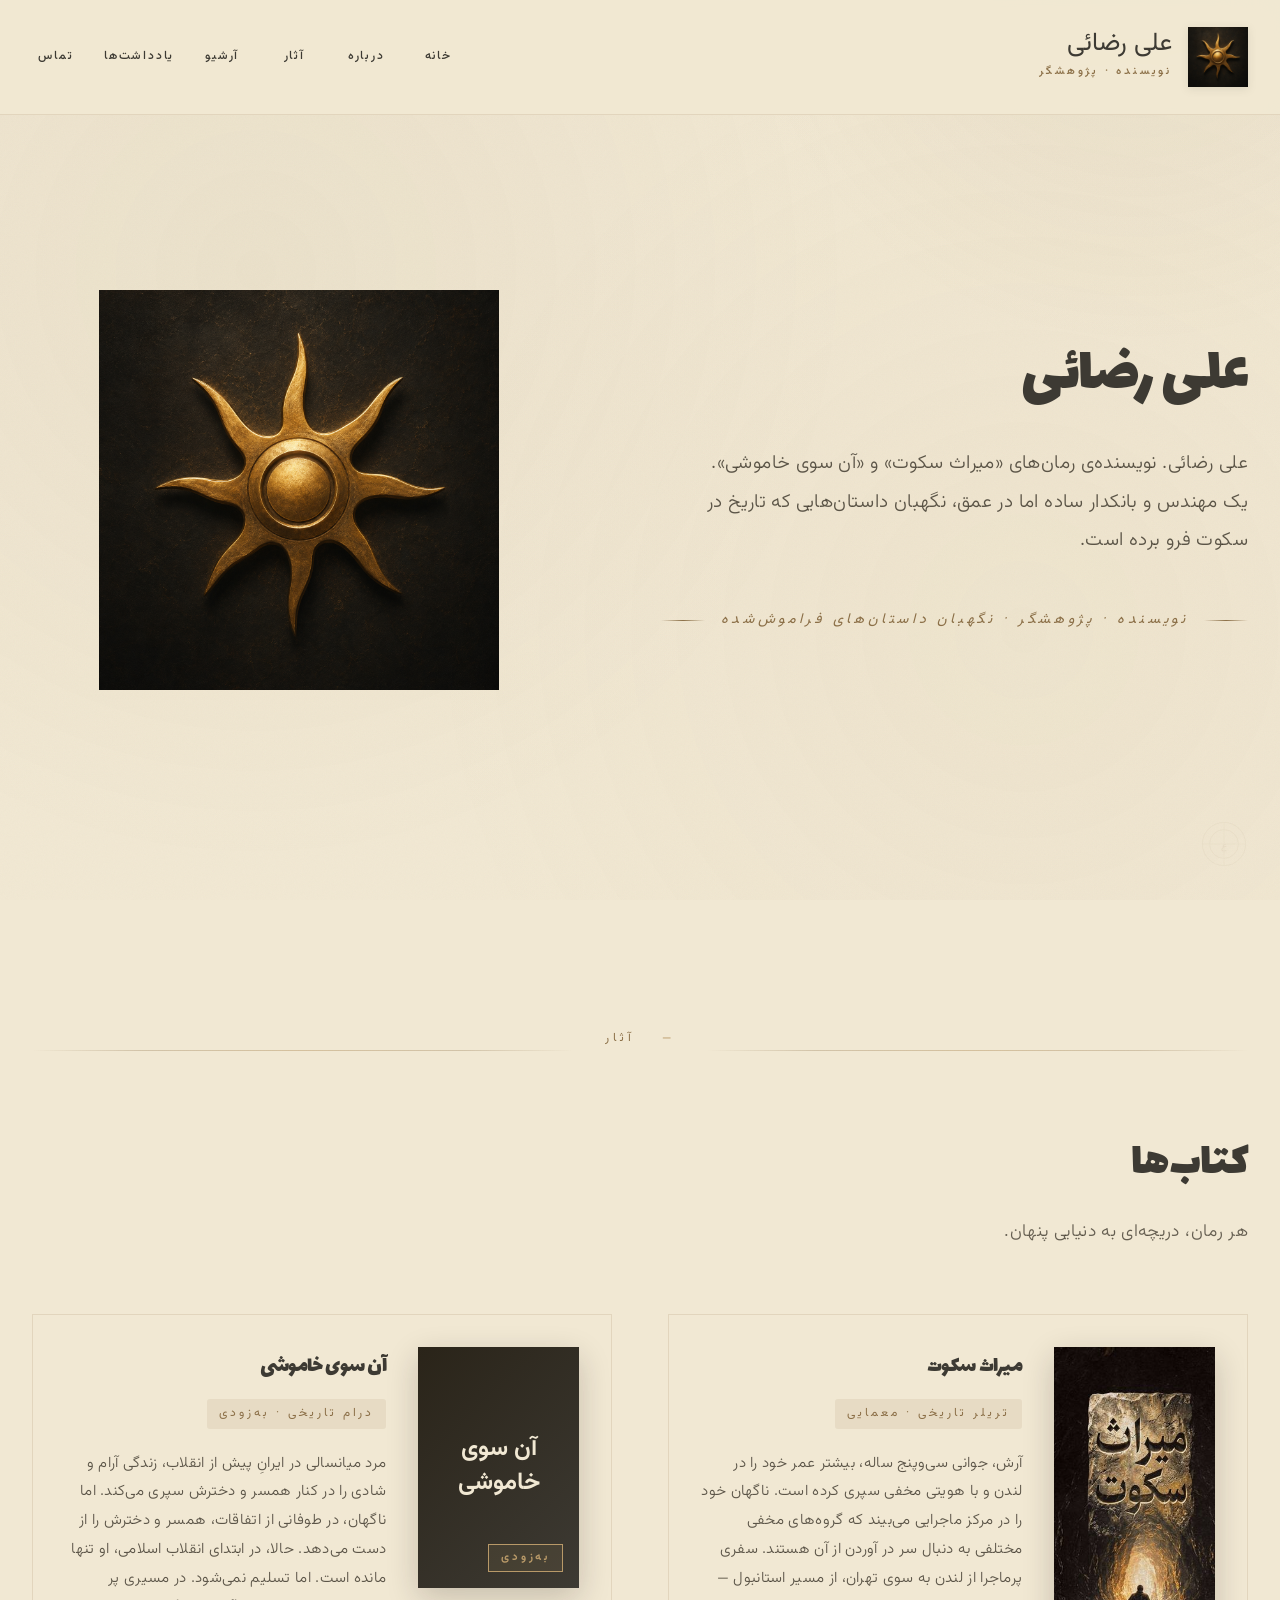
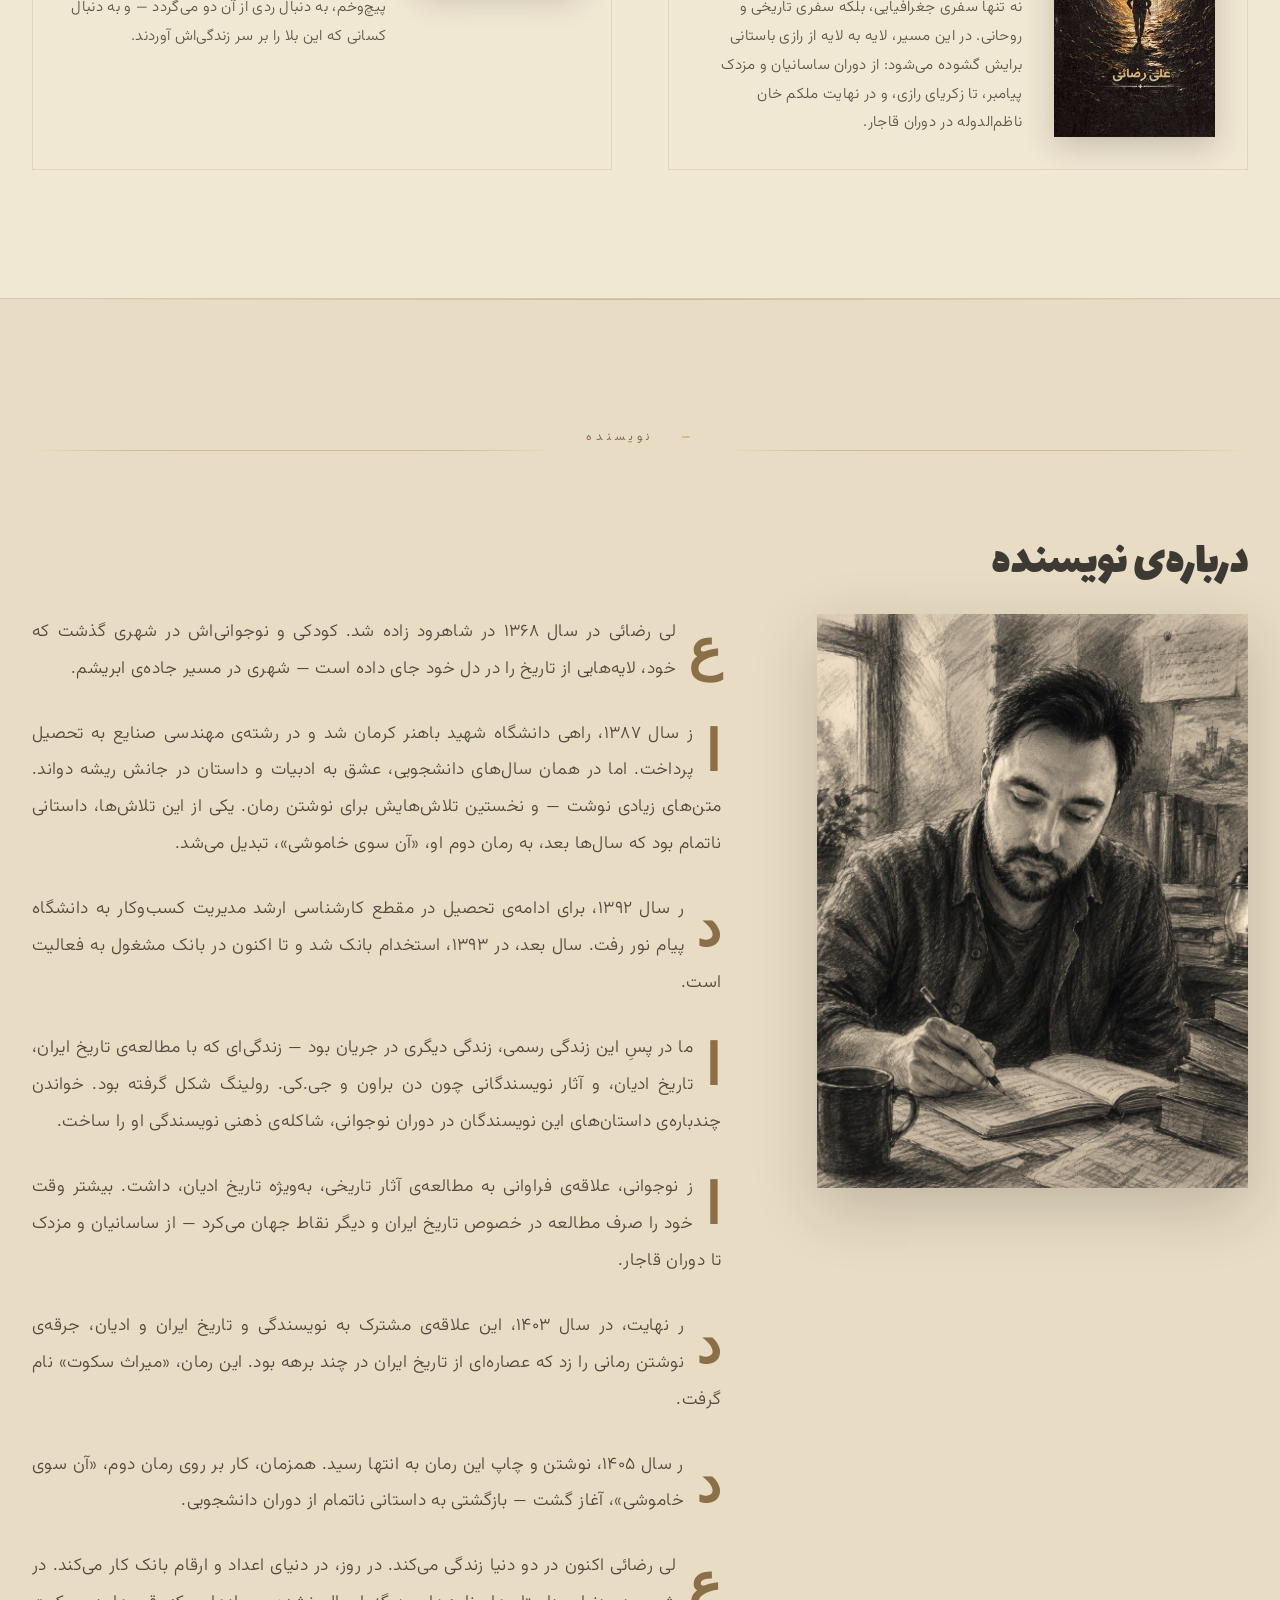
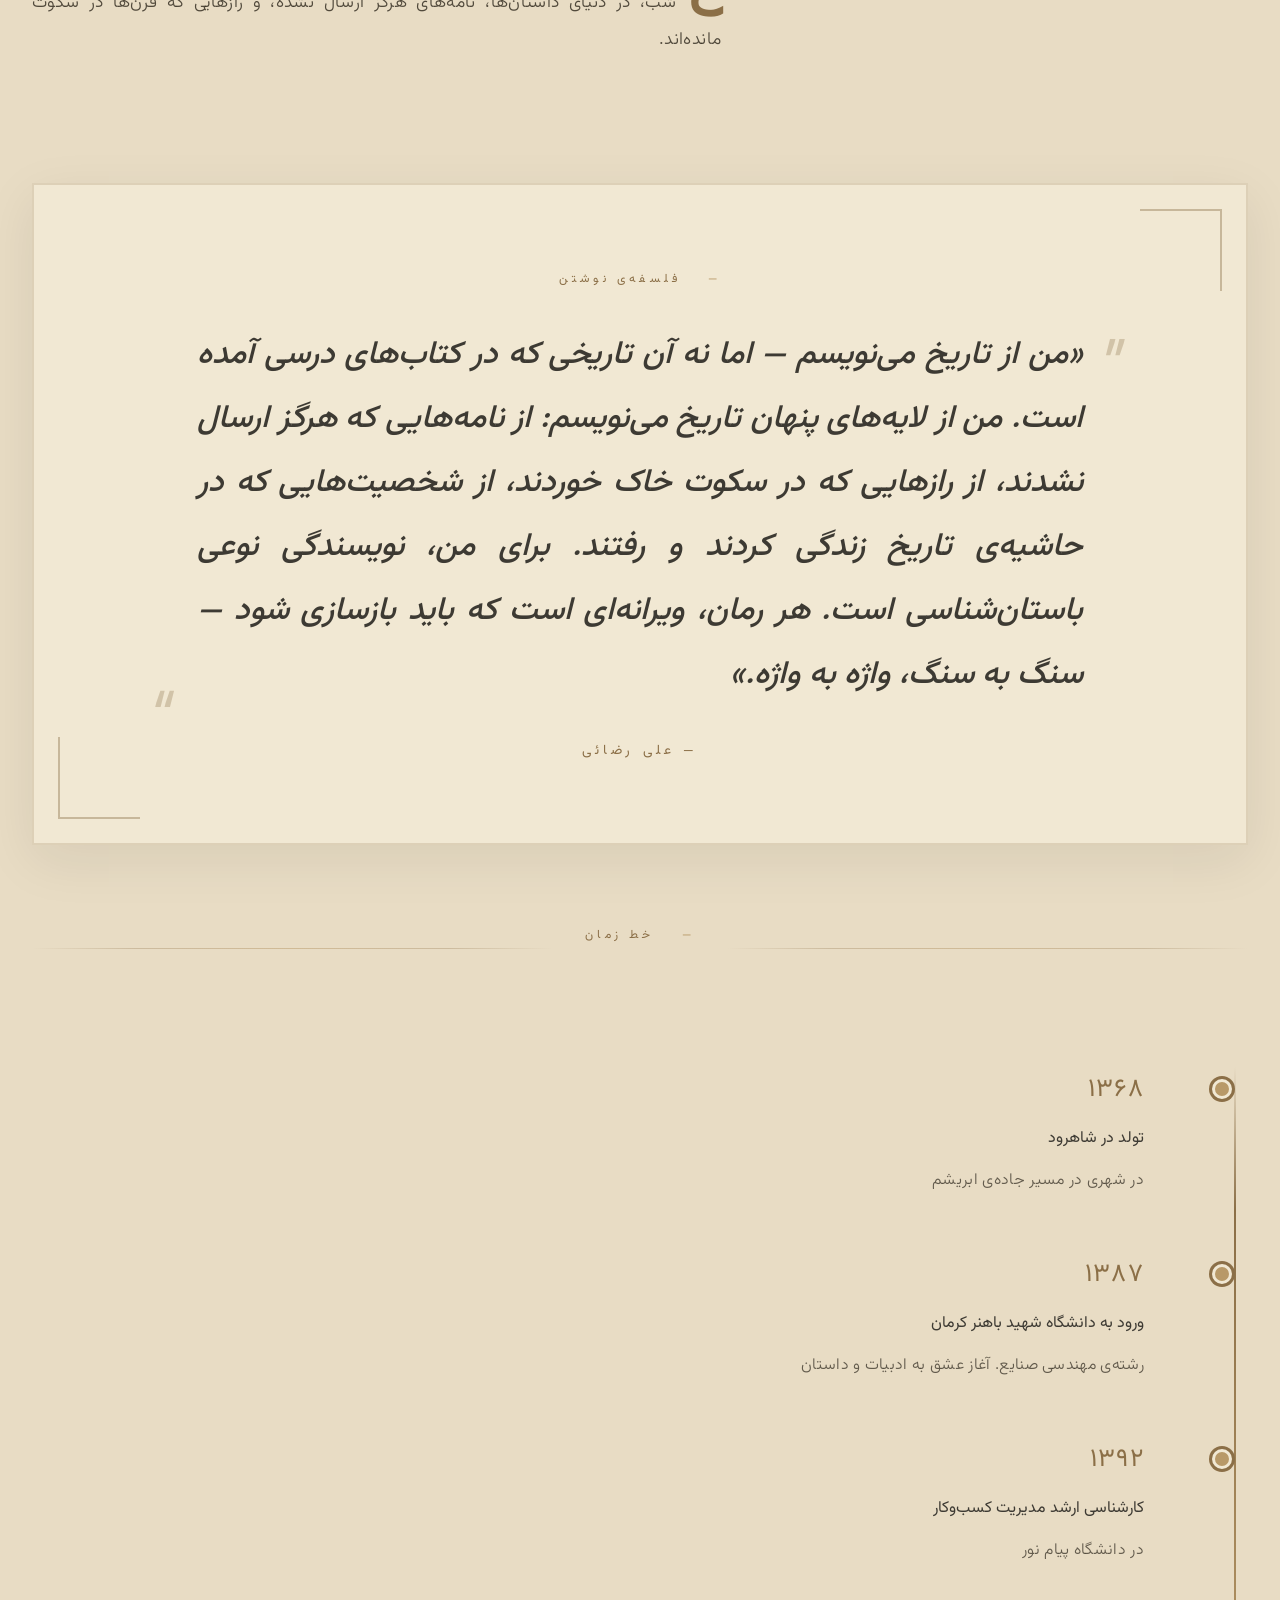
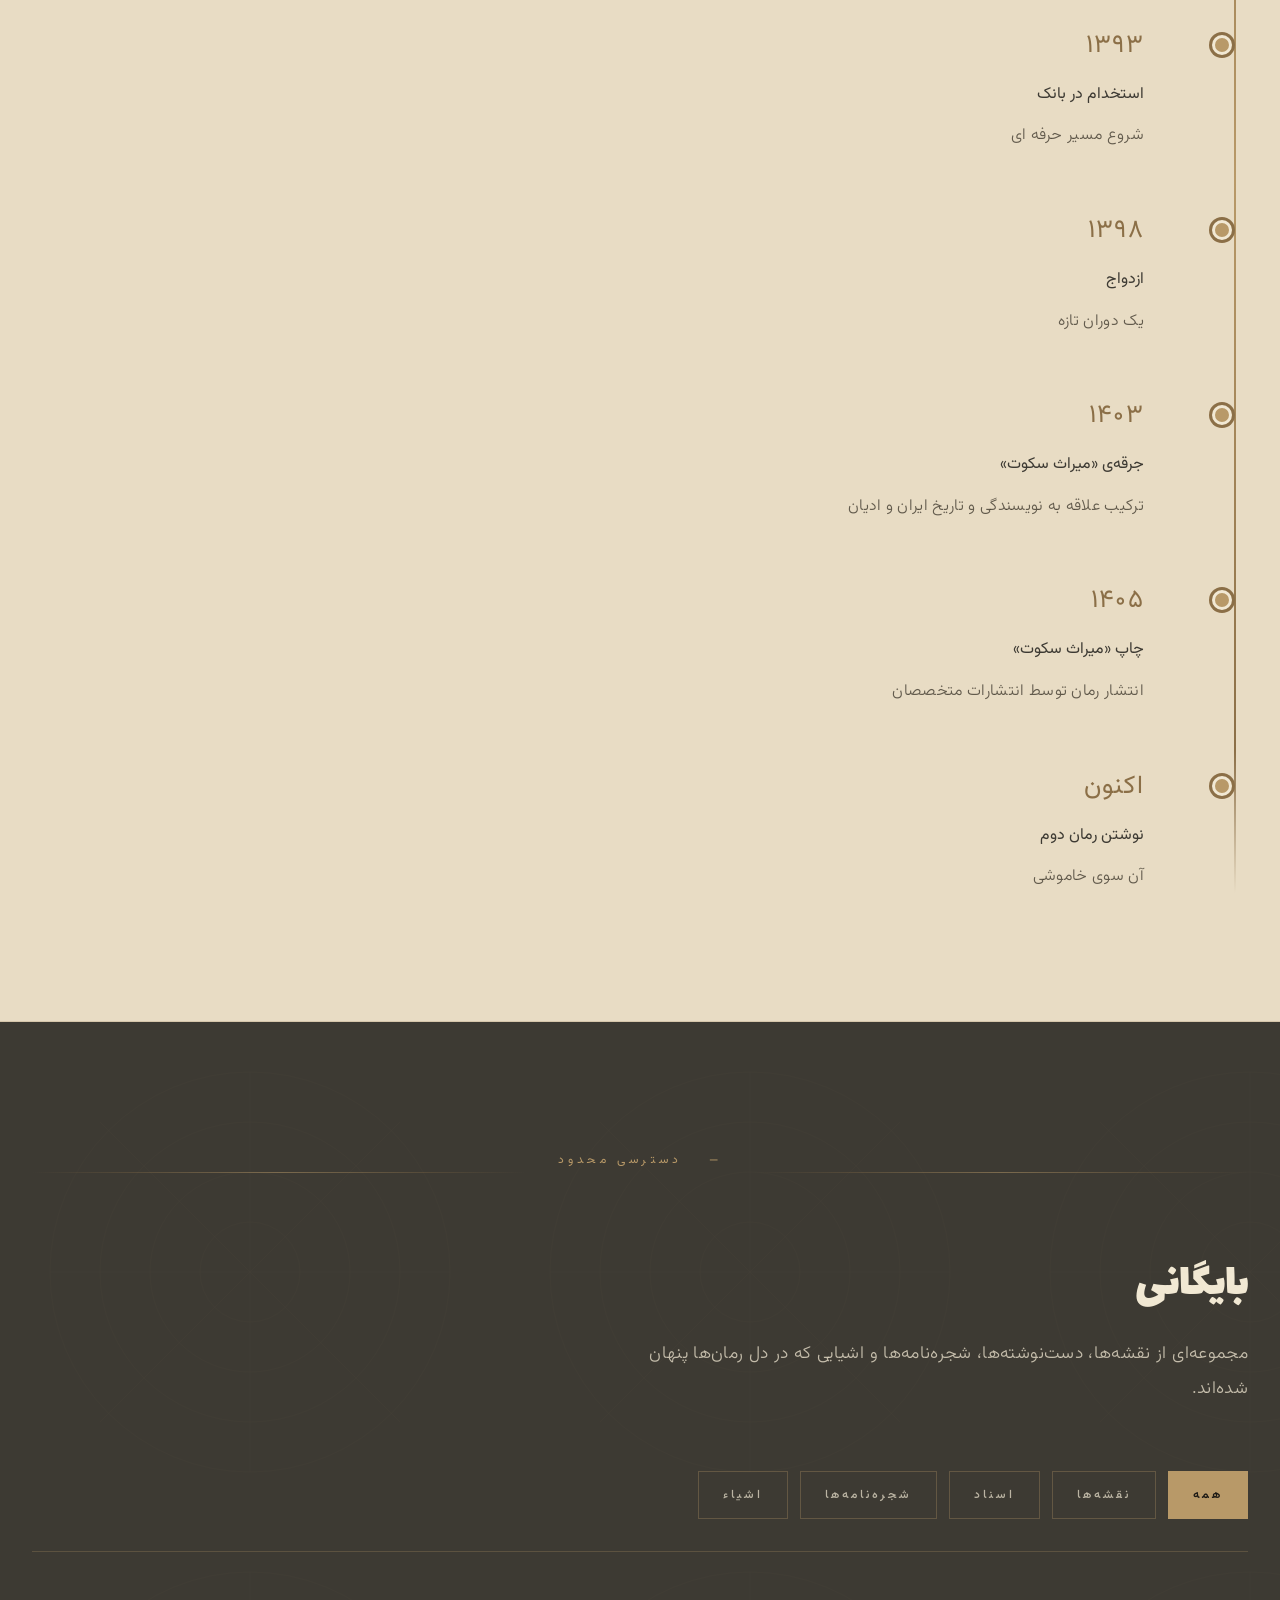
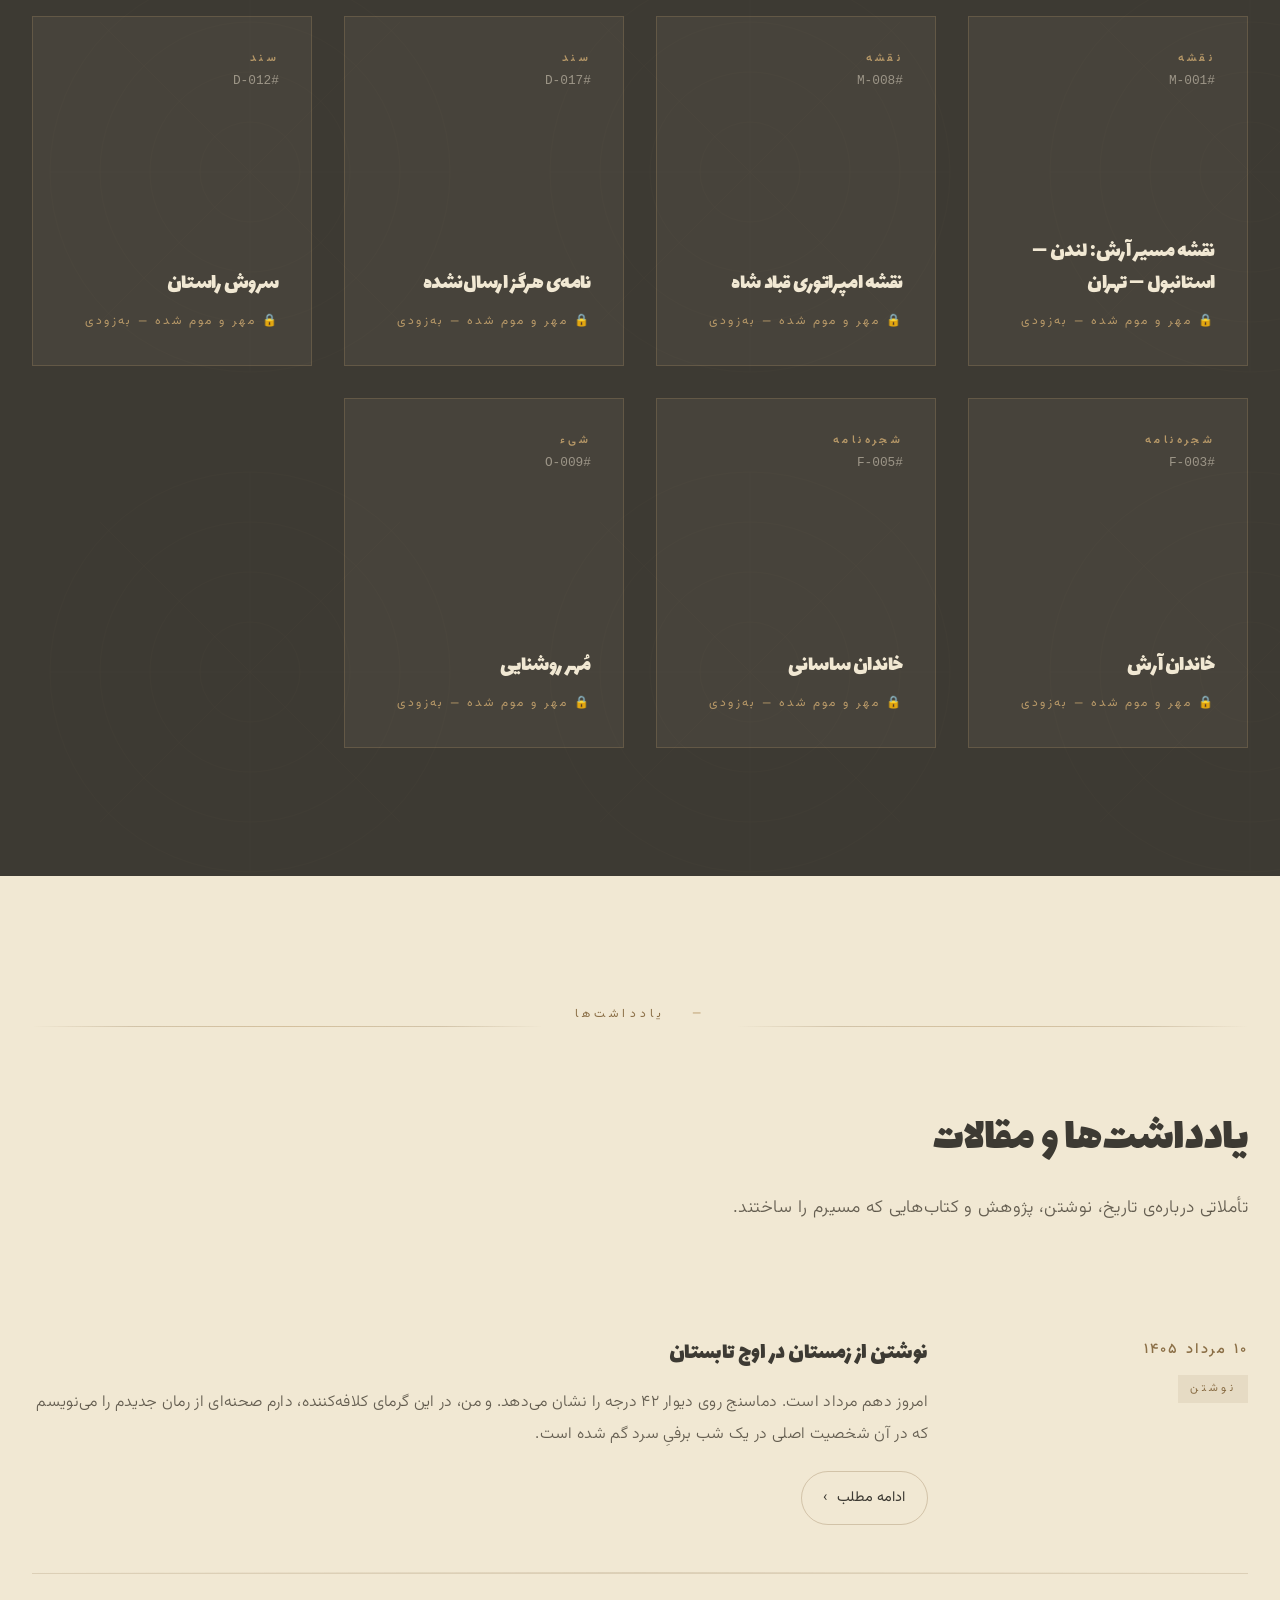
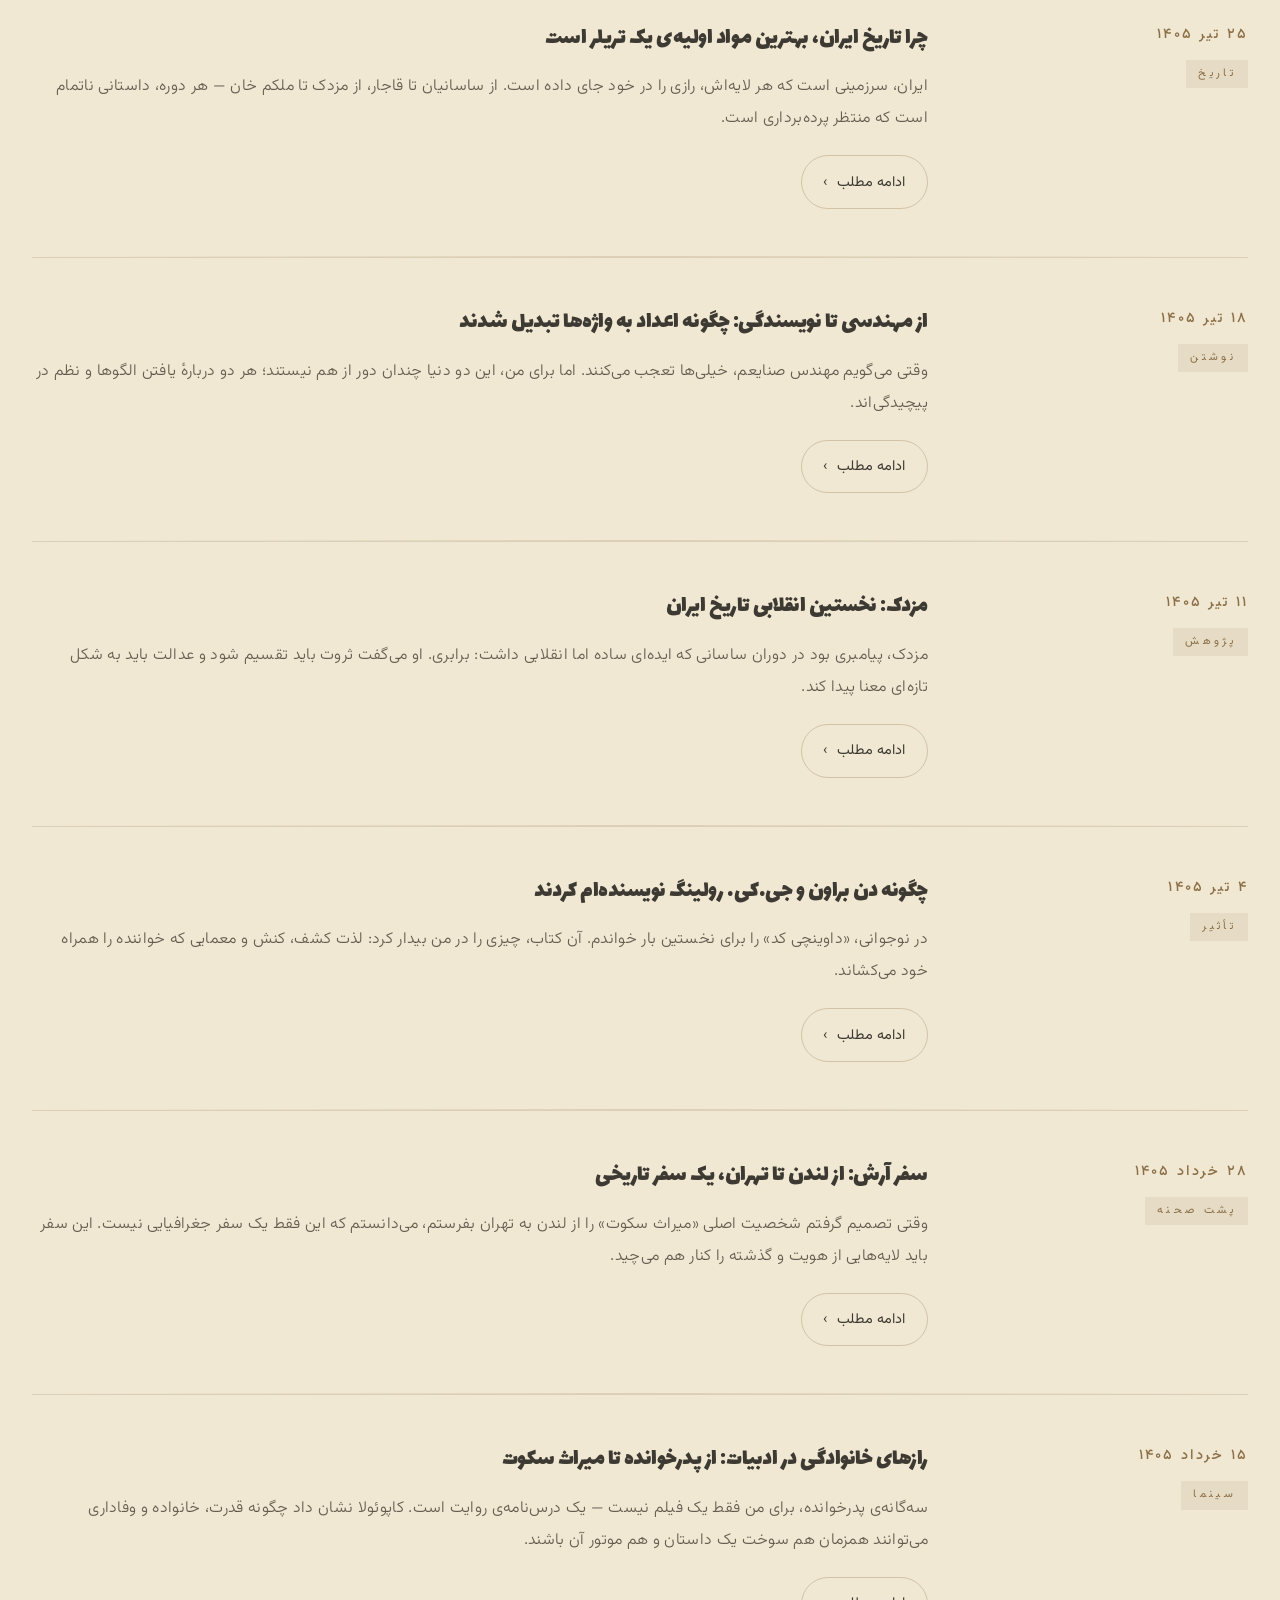
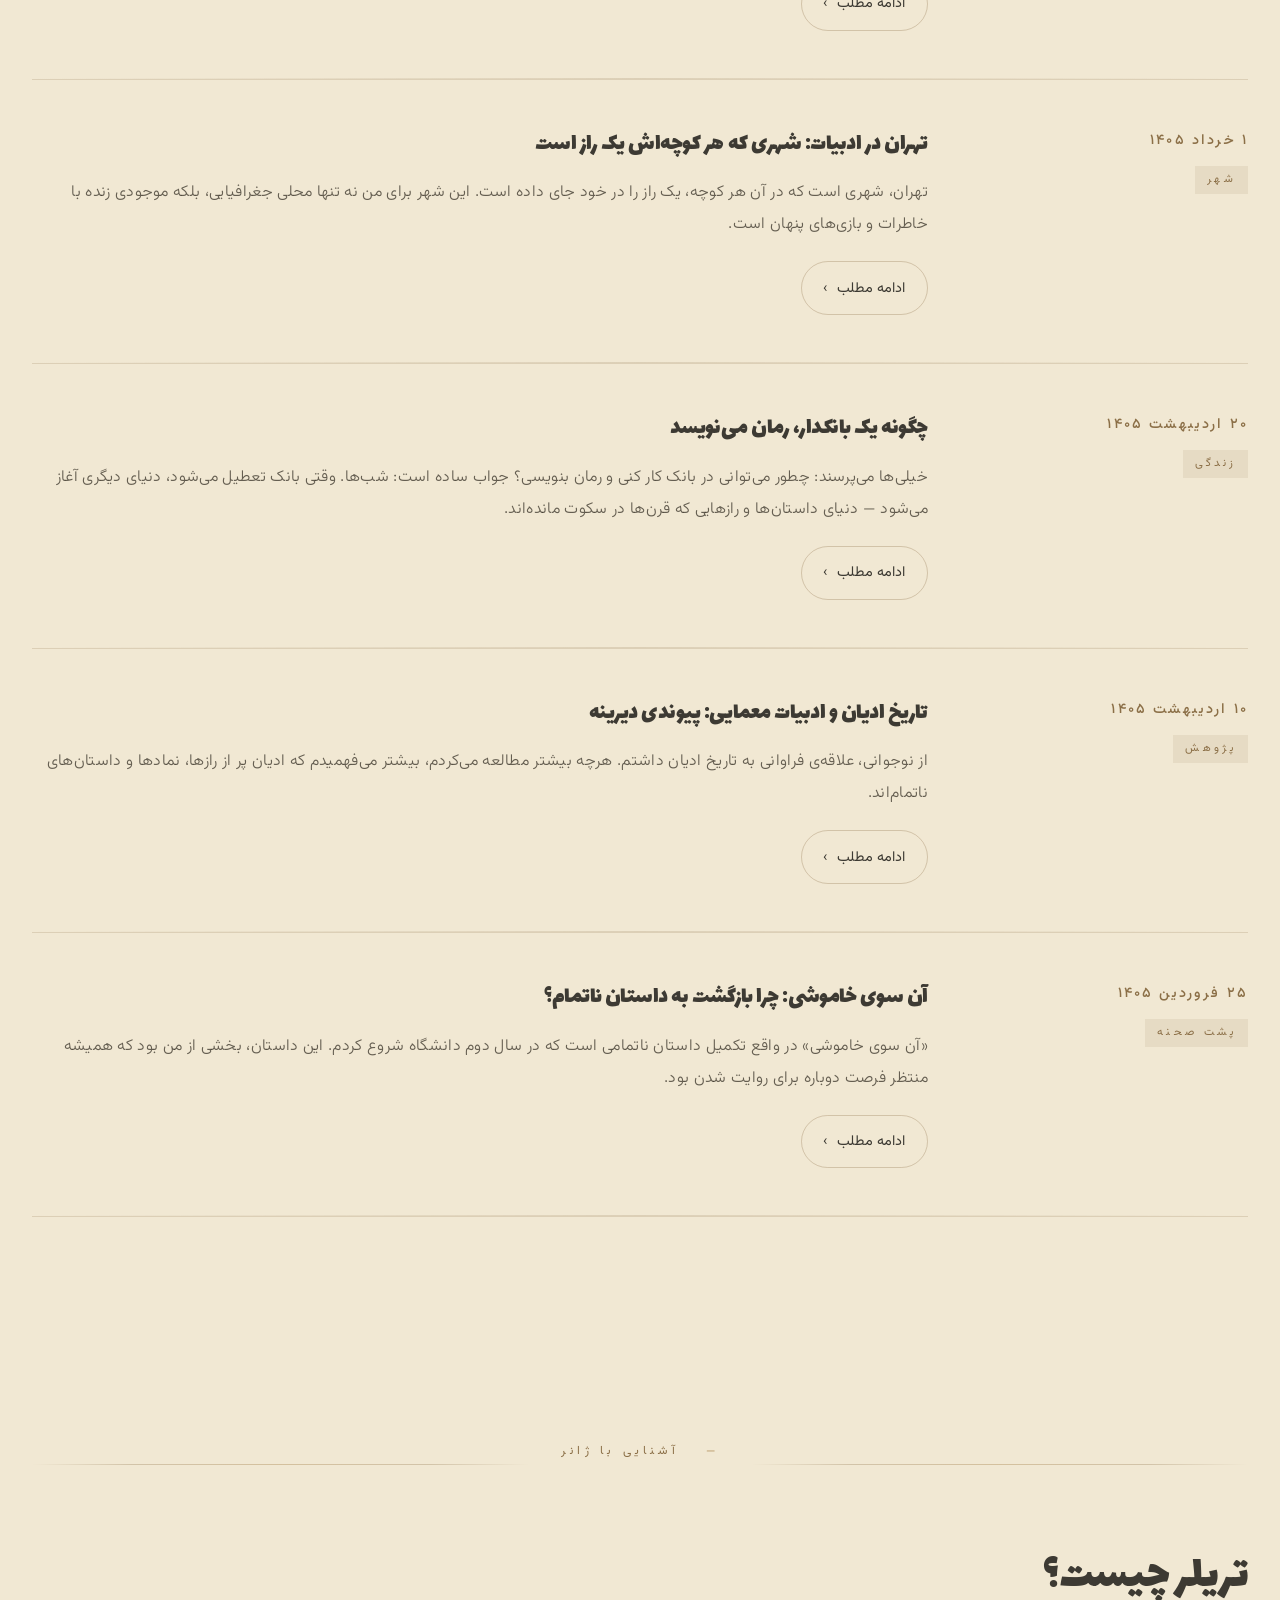
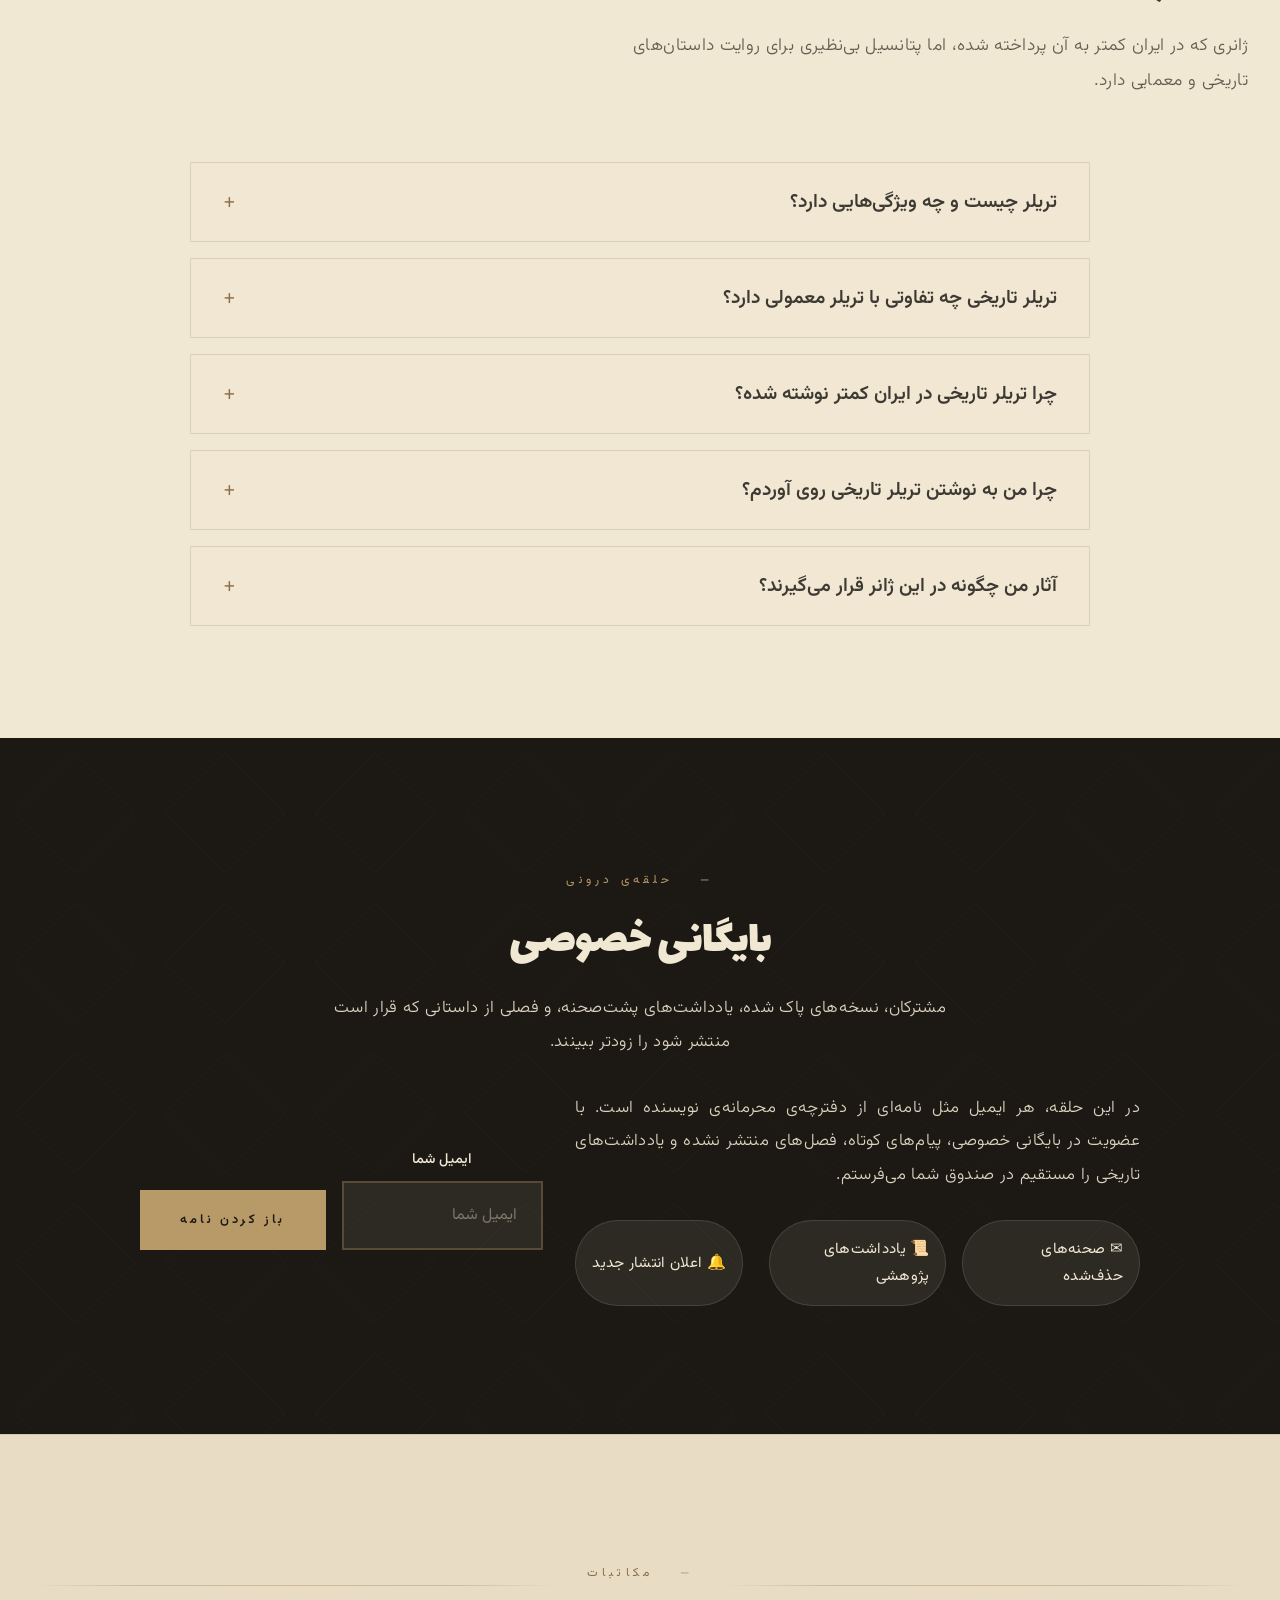
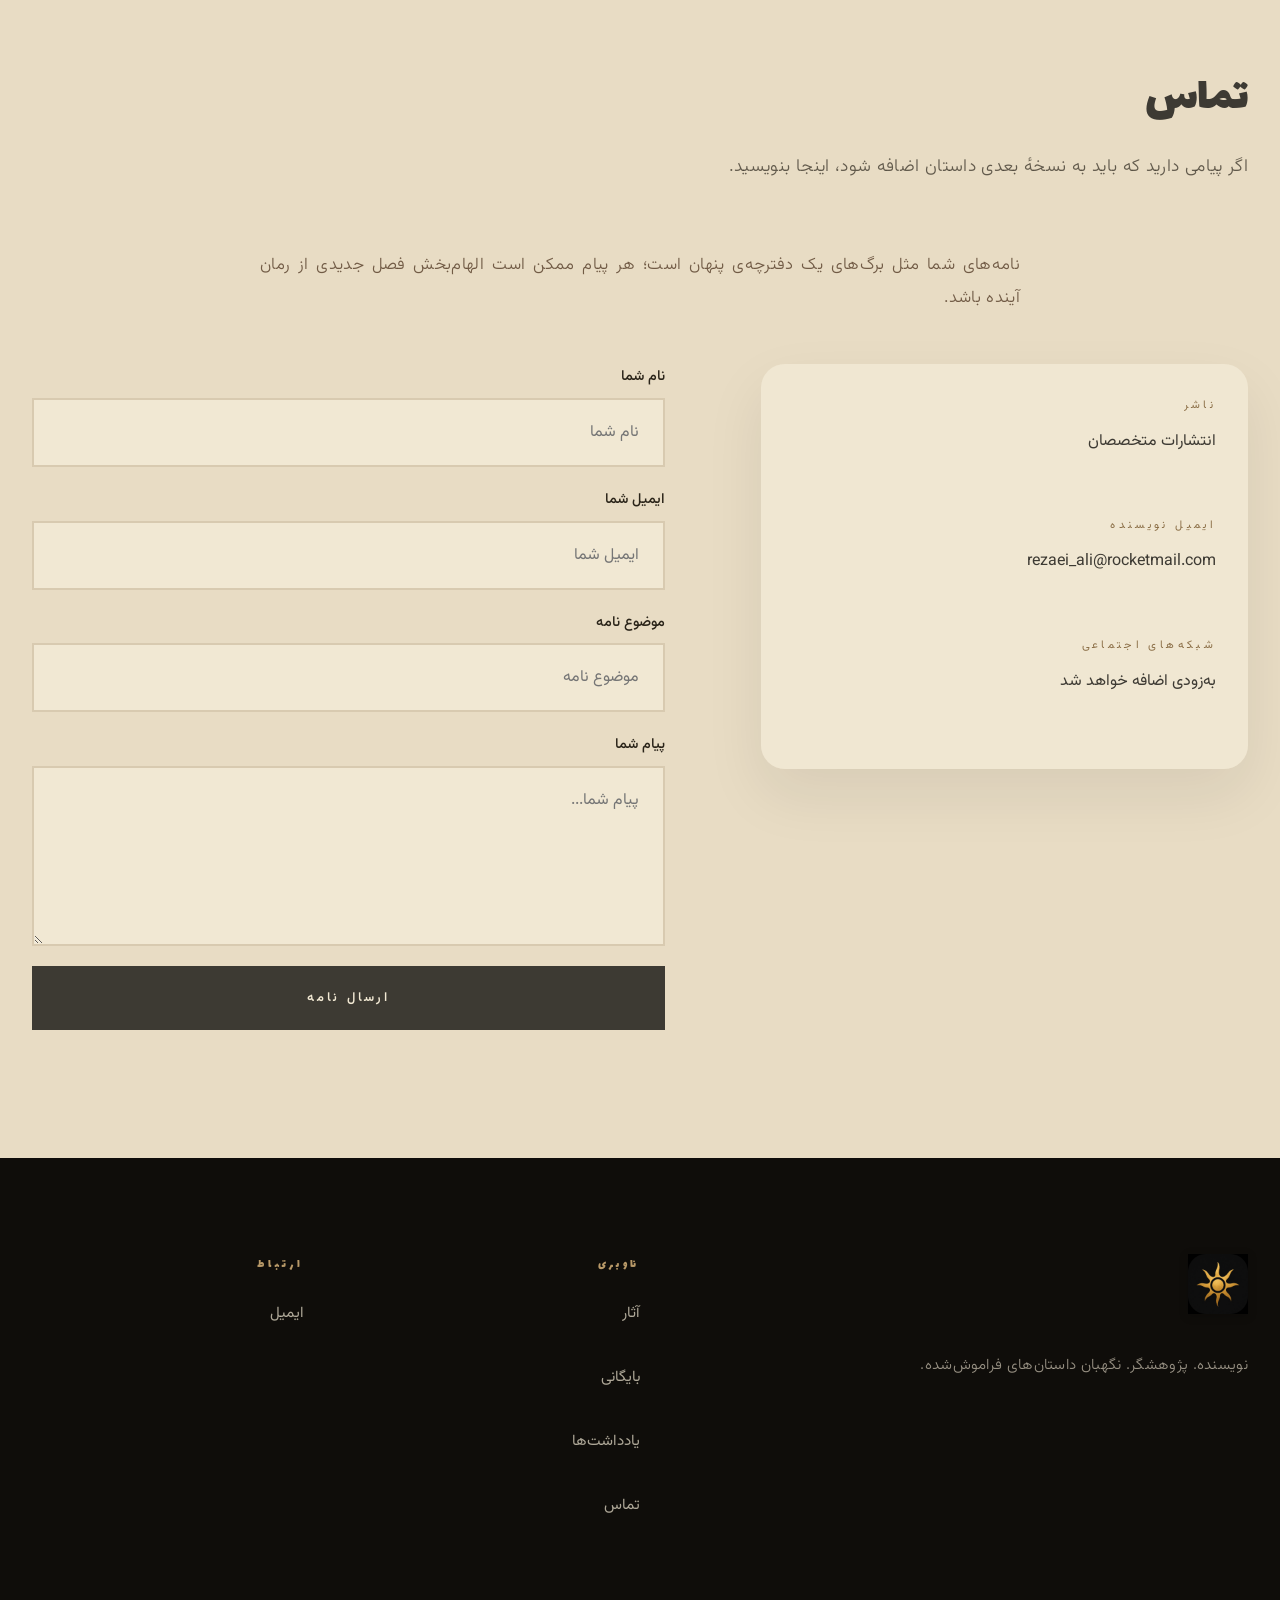
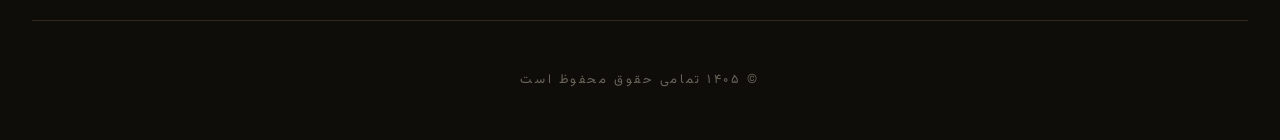
==== commit 9ebb6bfd: "Fix site accessibility, stylesheet loading and search metadata" ====
--- a/index.html
+++ b/index.html
@@ -8,26 +8,34 @@
 <meta name="keywords" content="علی رضائی, میراث سکوت, آن سوی خاموشی, رمان تاریخی, تریلر تاریخی, نویسنده ایرانی, داستان معمایی, تاریخ ایران, ساسانیان, قاجار">
 <meta name="author" content="علی رضائی">
 <meta name="robots" content="index, follow">
-<link rel="canonical" href="https://alirezaei.com">
+<link rel="canonical" href="https://alirezaeilegacy.ir/">
 <meta property="og:title" content="علی رضائی — نویسنده · پژوهشگر · نگهبان داستان‌های فراموش‌شده">
-<meta property="og:description" content="وب‌سایت رسمی علی رضائی، نویسنده‌ی رمان‌های میراث سکوت و آن سوی خاموشی.">
+<meta property="og:description" content="وب‌سایت رسمی علی رضائی، نویسنده‌ی رمان‌های میراث سکوت و آن سوی خاموشی. داستانی از تاریخ پنهان ایران، از ساسانیان تا قاجار.">
+<meta property="og:url" content="https://alirezaeilegacy.ir/">
+<meta property="og:image" content="https://alirezaeilegacy.ir/images/social-preview.jpg">
+<meta name="twitter:image" content="https://alirezaeilegacy.ir/images/social-preview.jpg">
 <meta property="og:type" content="website">
 <meta property="og:locale" content="fa_IR">
 <meta name="twitter:card" content="summary_large_image">
 <meta name="twitter:title" content="علی رضائی — نویسنده · پژوهشگر · نگهبان داستان‌های فراموش‌شده">
-<meta name="twitter:description" content="وب‌سایت رسمی علی رضائی، نویسنده‌ی رمان‌های میراث سکوت و آن سوی خاموشی.">
+<meta name="twitter:description" content="وب‌سایت رسمی علی رضائی، نویسنده‌ی رمان‌های میراث سکوت و آن سوی خاموشی. داستانی از تاریخ پنهان ایران، از ساسانیان تا قاجار.">
 <link rel="preconnect" href="https://cdn.jsdelivr.net">
 <link rel="preconnect" href="https://fonts.googleapis.com">
 <link rel="preconnect" href="https://fonts.gstatic.com" crossorigin>
-<link href="https://fonts.googleapis.com/css2?family=Lalezar&family=Noto+Naskh+Arabic:wght@400;500;600;700&family=Vazirmatn:wght@100;200;300;400;500;600;700;800;900&display=swap" rel="stylesheet">
+<link href="https://fonts.googleapis.com/css2?family=Lalezar&family=Noto+Naskh+Arabic:wght@400;500;600;700&family=Vazirmatn:wght@100;200;300;400;500;600;700;800;900&display=swap" rel="stylesheet" media="print" onload="this.onload=null;this.media='all'">
+<noscript><link href="https://fonts.googleapis.com/css2?family=Lalezar&family=Noto+Naskh+Arabic:wght@400;500;600;700&family=Vazirmatn:wght@100;200;300;400;500;600;700;800;900&display=swap" rel="stylesheet"></noscript>
 <link rel="apple-touch-icon" sizes="180x180" href="images/favicon/apple-touch-icon.png">
 <link rel="icon" type="image/png" sizes="32x32" href="images/favicon/favicon-32x32.png">
 <link rel="icon" type="image/png" sizes="16x16" href="images/favicon/favicon-16x16.png">
 <link rel="shortcut icon" href="images/favicon/favicon.ico">
 <link rel="manifest" href="images/favicon/site.webmanifest">
 <meta name="theme-color" content="#3d2b1f">
-<link rel="preload" href="css/style.css" as="style">
-<link rel="stylesheet" href="css/style.css">
+<!-- critical-css:start -->
+<style id="critical-css">:root { --parchment: #F1E8D3; --aged-paper: #E8DCC4; --ink: #2A2419; --bronze: #8B6F47; --stone: #3D3A33; --gold-dust: #B89968; --shadow: #1C1914; --deep: #0F0D0A; --transition-smooth: all 0.4s cubic-bezier(0.4, 0, 0.2, 1); --transition-bounce: all 0.5s cubic-bezier(0.68, -0.55, 0.265, 1.55); } * { margin: 0; padding: 0; box-sizing: border-box; } html { scroll-behavior: smooth; scroll-padding-top: 80px; } body { font-family: 'Vazirmatn', 'Noto Naskh Arabic', 'Tahoma', sans-serif; background: var(--parchment); color: var(--ink); line-height: 1.8; overflow-x: hidden; position: relative; } h1, h2, h3, h4, h5, h6 { font-family: 'Lalezar', 'Vazirmatn', sans-serif; font-weight: 400; letter-spacing: -0.02em; } button, input, textarea { min-width: 48px; min-height: 48px; } a[href] { display: inline-flex; align-items: center; justify-content: center; min-width: 48px; min-height: 48px; } :where(a, button, input, textarea):focus-visible { outline: 3px solid var(--bronze); outline-offset: 4px; } p, .book-info p, .about-text p, .timeline-desc, .note-content p { font-family: 'Vazirmatn', 'Noto Naskh Arabic', sans-serif; font-weight: 300; letter-spacing: 0.02em; } body::before { content: ''; position: fixed; inset: 0; background-image: radial-gradient(circle at 20% 30%, rgba(139,111,71,0.06) 0%, transparent 50%), radial-gradient(circle at 80% 70%, rgba(184,153,104,0.05) 0%, transparent 50%); pointer-events: none; z-index: 0; } body::after { content: ''; position: fixed; inset: 0; background-image: url("data:image/svg+xml,%3Csvg xmlns='http://www.w3.org/2000/svg' width='300' height='300' viewBox='0 0 300 300'%3E%3Cfilter id='noise'%3E%3CfeTurbulence type='fractalNoise' baseFrequency='0.9' numOctaves='4' stitchTiles='stitch'/%3E%3C/filter%3E%3Crect width='300' height='300' filter='url(%23noise)' opacity='0.08'/%3E%3C/svg%3E"); opacity: 0.4; pointer-events: none; z-index: 1; mix-blend-mode: multiply; } main, header, footer { position: relative; z-index: 2; } .header { position: fixed; top: 0; left: 0; right: 0; background: rgba(241, 232, 211, 0.95); backdrop-filter: blur(20px) saturate(180%); border-bottom: 1px solid rgba(139,111,71,0.15); z-index: 100; padding: 1.2rem 2rem; transition: var(--transition-smooth); } .header.scrolled { padding: 0.7rem 2rem; box-shadow: 0 4px 30px rgba(28,25,20,0.1); background: rgba(241, 232, 211, 0.98); } .header-inner { max-width: 1400px; margin: 0 auto; display: flex; justify-content: space-between; align-items: center; } .logo { font-size: 1.6rem; font-weight: 400; color: var(--stone); text-decoration: none; display: flex; align-items: center; gap: 1rem; transition: var(--transition-smooth); position: relative; padding: 0.5rem 0; } .logo-text { display: flex; flex-direction: column; gap: 0.25rem; } .logo-name { font-size: 1.6rem; font-weight: 400; color: var(--stone); line-height: 1; } .logo-sub { font-size: 0.7rem; color: var(--bronze); letter-spacing: 0.25em; font-weight: 500; } .logo-img { height: 60px; width: auto; object-fit: contain; transition: var(--transition-smooth); filter: drop-shadow(0 2px 4px rgba(28,25,20,0.1)); } .header.scrolled .logo-img { height: 50px; } .logo:hover .logo-img { transform: translateY(-2px); filter: drop-shadow(0 4px 8px rgba(28,25,20,0.15)); } .logo::after { content: ''; position: absolute; bottom: -5px; right: 0; width: 0; height: 2px; background: linear-gradient(90deg, var(--bronze), var(--gold-dust)); transition: width 0.4s ease; } .logo:hover::after { width: 100%; } .logo:hover { color: var(--bronze); } .nav { display: flex; gap: 1.5rem; align-items: center; } .nav a { font-size: 0.75rem; letter-spacing: 0.15em; color: var(--stone); text-decoration: none; text-transform: uppercase; transition: var(--transition-smooth); position: relative; padding: 0.5rem 0; font-weight: 500; } .nav a::before { content: ''; position: absolute; bottom: 0; right: 0; width: 0; height: 1.5px; background: linear-gradient(90deg, var(--bronze), var(--gold-dust)); transition: width 0.4s ease; } .nav a:hover { color: var(--bronze); transform: translateY(-2px); } .nav a:hover::before { width: 100%; } .menu-toggle { display: none; flex: 0 0 48px; width: 48px; height: 48px; flex-direction: column; align-items: center; justify-content: center; gap: 5px; padding: 10px; background: transparent; border: 1px solid var(--bronze); border-radius: 4px; color: var(--stone); cursor: pointer; } .menu-toggle span { width: 24px; height: 2px; background: currentColor; } .hero { min-height: 100vh; display: flex; align-items: center; padding: 10rem 2rem 5rem; position: relative; overflow: hidden; } .hero::before { content: ''; position: absolute; top: -50%; right: -20%; width: 800px; height: 800px; background: radial-gradient(circle, rgba(139,111,71,0.08) 0%, transparent 70%); pointer-events: none; } .hero-inner { max-width: 1400px; margin: 0 auto; width: 100%; display: grid; grid-template-columns: 1.1fr 1fr; gap: 6rem; align-items: center; } .hero-text .label { font-size: 0.75rem; letter-spacing: 0.35em; color: var(--bronze); margin-bottom: 1.5rem; text-transform: uppercase; display: inline-block; position: relative; padding-right: 2rem; } .hero-text .label::before { content: '◆'; position: absolute; right: 0; top: 50%; transform: translateY(-50%); color: var(--gold-dust); font-size: 0.5rem; } .hero-text h1 { font-size: clamp(2.5rem, 6vw, 4rem); font-weight: 400; color: var(--stone); line-height: 0.9; margin-bottom: 2.5rem; letter-spacing: -0.03em; } .hero-text .intro { font-size: 1.2rem; color: rgba(42, 36, 25, 0.75); max-width: 550px; margin-bottom: 3rem; line-height: 2; } .hero-text .subtitle { font-size: 0.9rem; color: var(--bronze); letter-spacing: 0.25em; font-style: italic; display: flex; align-items: center; gap: 1rem; } .hero-text .subtitle::before, .hero-text .subtitle::after { content: ''; flex: 1; height: 1px; background: linear-gradient(90deg, transparent, var(--bronze), transparent); } .hero-img { display: block; width: 100%; max-width: 400px; height: auto; margin-inline: auto; } @media (max-width: 1024px) { .nav { display: none; } .menu-toggle { display: flex; } .nav.open { display: flex; position: absolute; top: 100%; right: 0; left: 0; background: var(--parchment); flex-direction: column; padding: 1.5rem; max-height: calc(100dvh - 110px); overflow-y: auto; gap: 1.5rem; border-bottom: 2px solid rgba(139,111,71,0.2); box-shadow: 0 10px 30px rgba(28,25,20,0.1); } .hero-inner { grid-template-columns: 1fr; gap: 4rem; text-align: center; } .hero-text .intro { margin-right: auto; margin-left: auto; } .hero-portrait { max-width: 350px; } .about-grid { grid-template-columns: 1fr; gap: 4rem; } .about-portrait { max-width: 350px; margin: 0 auto; } .contact-grid { grid-template-columns: 1fr; gap: 4rem; } .footer-grid { grid-template-columns: 1fr 1fr; } .footer-brand { grid-column: 1 / -1; } } @media (max-width: 768px) { .header { padding: 1rem; } section { padding: 5rem 1.5rem; } .books-grid { grid-template-columns: 1fr; } .book-card { grid-template-columns: 1fr 2fr; } .journal-item { grid-template-columns: 1fr; gap: 1.5rem; } .newsletter-form { align-items: stretch; flex-direction: column; } .footer-grid { grid-template-columns: 1fr; } } @media (max-width: 480px) { .hero-text h1 { font-size: 3rem; } .section-title { font-size: 2rem; } .book-card { grid-template-columns: 1fr; } }</style>
+<!-- critical-css:end -->
+<link rel="preload" as="style" href="css/style.css">
+<link rel="stylesheet" media="print" onload="this.onload=null;this.media='all'" href="css/style.css">
+<noscript><link rel="stylesheet" href="css/style.css"></noscript>
 <script defer src="https://cloud.umami.is/script.js" data-website-id="c92ad558-bd01-43eb-8bdd-e463db6f3bd0"></script>
 <script type="application/ld+json">
 {
@@ -36,10 +44,15 @@
   "name": "علی رضائی",
   "jobTitle": "نویسنده و پژوهشگر",
   "description": "نویسنده‌ی رمان‌های میراث سکوت و آن سوی خاموشی",
-  "url": "https://alirezaei.com",
+  "url": "https://alirezaeilegacy.ir",
   "sameAs": []
 }
 </script>
+<meta property="og:image:width" content="1200">
+<meta property="og:image:height" content="630">
+<meta property="og:image:type" content="image/jpeg">
+<meta property="og:image:alt" content="علی رضائی، نویسنده و پژوهشگر؛ کتاب و قلم روی کاغذ قدیمی">
+<meta name="twitter:image:alt" content="علی رضائی، نویسنده و پژوهشگر؛ کتاب و قلم روی کاغذ قدیمی">
 </head>
 <body>
 
@@ -60,7 +73,7 @@
       <a href="#journal">یادداشت‌ها</a>
       <a href="#contact">تماس</a>
     </nav>
-    <button class="menu-toggle" id="menuToggle" aria-label="منو">
+    <button class="menu-toggle" id="menuToggle" type="button" aria-label="منو" aria-controls="nav" aria-expanded="false">
       <span></span><span></span><span></span>
     </button>
   </div>
@@ -76,7 +89,7 @@
         <div class="subtitle">نویسنده · پژوهشگر · نگهبان داستان‌های فراموش‌شده</div>
       </div>
       <div class="hero-image">
-        <img src="images/لوگوی سایت.jpg" alt="لوگوی علی رضائی" class="hero-img" loading="lazy" width="400" height="400">
+        <img src="images/لوگوی سایت.jpg" alt="لوگوی علی رضائی" class="hero-img" fetchpriority="high" width="400" height="400">
       </div>
     </div>
   </section>
@@ -204,7 +217,7 @@
             <div class="cat">نقشه</div>
             <div class="catalog-no">#M-001</div>
           </div>
-          <h4>نقشه مسیر آرش: لندن — استانبول — تهران</h4>
+          <h3>نقشه مسیر آرش: لندن — استانبول — تهران</h3>
           <div class="sealed">🔒 مهر و موم شده — به‌زودی</div>
         </div>
         <div class="archive-item" data-cat="maps">
@@ -212,7 +225,7 @@
             <div class="cat">نقشه</div>
             <div class="catalog-no">#M-008</div>
           </div>
-          <h4>نقشه امپراتوری قباد شاه</h4>
+          <h3>نقشه امپراتوری قباد شاه</h3>
           <div class="sealed">🔒 مهر و موم شده — به‌زودی</div>
         </div>
         <div class="archive-item" data-cat="documents">
@@ -220,7 +233,7 @@
             <div class="cat">سند</div>
             <div class="catalog-no">#D-017</div>
           </div>
-          <h4>نامه‌ی هرگز ارسال‌نشده</h4>
+          <h3>نامه‌ی هرگز ارسال‌نشده</h3>
           <div class="sealed">🔒 مهر و موم شده — به‌زودی</div>
         </div>
         <div class="archive-item" data-cat="documents">
@@ -228,7 +241,7 @@
             <div class="cat">سند</div>
             <div class="catalog-no">#D-012</div>
           </div>
-          <h4>سروش راستان</h4>
+          <h3>سروش راستان</h3>
           <div class="sealed">🔒 مهر و موم شده — به‌زودی</div>
         </div>
         <div class="archive-item" data-cat="family">
@@ -236,7 +249,7 @@
             <div class="cat">شجره‌نامه</div>
             <div class="catalog-no">#F-003</div>
           </div>
-          <h4>خاندان آرش</h4>
+          <h3>خاندان آرش</h3>
           <div class="sealed">🔒 مهر و موم شده — به‌زودی</div>
         </div>
         <div class="archive-item" data-cat="family">
@@ -244,7 +257,7 @@
             <div class="cat">شجره‌نامه</div>
             <div class="catalog-no">#F-005</div>
           </div>
-          <h4>خاندان ساسانی</h4>
+          <h3>خاندان ساسانی</h3>
           <div class="sealed">🔒 مهر و موم شده — به‌زودی</div>
         </div>
         <div class="archive-item" data-cat="objects">
@@ -252,7 +265,7 @@
             <div class="cat">شیء</div>
             <div class="catalog-no">#O-009</div>
           </div>
-          <h4>مُهر روشنایی</h4>
+          <h3>مُهر روشنایی</h3>
           <div class="sealed">🔒 مهر و موم شده — به‌زودی</div>
         </div>
       </div>
@@ -583,7 +596,10 @@
           </div>
         </div>
         <form class="newsletter-form" id="newsletterForm" action="https://formspree.io/f/xykqqbgp" method="POST">
-          <input type="email" name="email" placeholder="ایمیل شما" required>
+          <div class="form-field">
+            <label for="newsletter-email">ایمیل شما</label>
+            <input autocomplete="email" id="newsletter-email" type="email" name="email" placeholder="ایمیل شما" required>
+          </div>
           <button type="submit">باز کردن نامه</button>
         </form>
       </div>
@@ -614,10 +630,22 @@
         </div>
 
         <form class="contact-form" id="contactForm" action="https://formspree.io/f/meebbrpv" method="POST">
-          <input type="text" name="name" placeholder="نام شما" required>
-          <input type="email" name="email" placeholder="ایمیل شما" required>
-          <input type="text" name="subject" placeholder="موضوع نامه">
-          <textarea name="message" placeholder="پیام شما..." required></textarea>
+          <div class="form-field">
+            <label for="contact-name">نام شما</label>
+            <input autocomplete="name" id="contact-name" type="text" name="name" placeholder="نام شما" required>
+          </div>
+          <div class="form-field">
+            <label for="contact-email">ایمیل شما</label>
+            <input autocomplete="email" id="contact-email" type="email" name="email" placeholder="ایمیل شما" required>
+          </div>
+          <div class="form-field">
+            <label for="contact-subject">موضوع نامه</label>
+            <input id="contact-subject" type="text" name="subject" placeholder="موضوع نامه">
+          </div>
+          <div class="form-field">
+            <label for="contact-message">پیام شما</label>
+            <textarea id="contact-message" name="message" placeholder="پیام شما..." required></textarea>
+          </div>
           <button type="submit">ارسال نامه</button>
         </form>
       </div>
@@ -633,7 +661,7 @@
       <p>نویسنده. پژوهشگر. نگهبان داستان‌های فراموش‌شده.</p>
     </div>
     <div class="footer-col">
-      <h4>ناوبری</h4>
+      <h2>ناوبری</h2>
       <ul>
         <li><a href="#books">آثار</a></li>
         <li><a href="#archive">بایگانی</a></li>
@@ -642,7 +670,7 @@
       </ul>
     </div>
     <div class="footer-col">
-      <h4>ارتباط</h4>
+      <h2>ارتباط</h2>
       <ul>
         <li><a href="mailto:rezaei_ali@rocketmail.com">ایمیل</a></li>
       </ul>
@@ -650,7 +678,7 @@
   </div>
   <div class="footer-bottom">© ۱۴۰۵ تمامی حقوق محفوظ است</div>
 </footer>
-<script src="js/script.js"></script>
+<script defer src="js/script.js"></script>
 
 <script>
   window.va = window.va || function () { (window.vaq = window.vaq || []).push(arguments); };
--- a/css/style.css
+++ b/css/style.css
@@ -45,6 +45,25 @@
   letter-spacing: -0.02em;
 }
 
+/* Shared touch targets, including buttons created by script.js. */
+button, input, textarea {
+  min-width: 48px;
+  min-height: 48px;
+}
+
+a[href] {
+  display: inline-flex;
+  align-items: center;
+  justify-content: center;
+  min-width: 48px;
+  min-height: 48px;
+}
+
+:where(a, button, input, textarea):focus-visible {
+  outline: 3px solid var(--bronze);
+  outline-offset: 4px;
+}
+
 /* ============ BODY TEXT PROFESSIONAL ============ */
 p, .book-info p, .about-text p, .timeline-desc, .note-content p {
   font-family: 'Vazirmatn', 'Noto Naskh Arabic', sans-serif;
@@ -179,7 +198,7 @@
 
 .nav {
   display: flex;
-  gap: 2.5rem;
+  gap: 1.5rem;
   align-items: center;
 }
 
@@ -213,6 +232,29 @@
 
 .nav a:hover::before {
   width: 100%;
+}
+
+.menu-toggle {
+  display: none;
+  flex: 0 0 48px;
+  width: 48px;
+  height: 48px;
+  flex-direction: column;
+  align-items: center;
+  justify-content: center;
+  gap: 5px;
+  padding: 10px;
+  background: transparent;
+  border: 1px solid var(--bronze);
+  border-radius: 4px;
+  color: var(--stone);
+  cursor: pointer;
+}
+
+.menu-toggle span {
+  width: 24px;
+  height: 2px;
+  background: currentColor;
 }
 
 /* ============ HERO PROFESSIONAL ============ */
@@ -300,6 +342,14 @@
   flex: 1;
   height: 1px;
   background: linear-gradient(90deg, transparent, var(--bronze), transparent);
+}
+
+.hero-img {
+  display: block;
+  width: 100%;
+  max-width: 400px;
+  height: auto;
+  margin-inline: auto;
 }
 
 .hero-portrait {
@@ -934,7 +984,7 @@
   font-family: 'Courier New', monospace;
 }
 
-.archive-item h4 {
+.archive-item h3 {
   font-size: 1.4rem;
   color: var(--parchment);
   font-weight: 500;
@@ -1155,6 +1205,31 @@
   justify-content: center;
 }
 
+.form-field {
+  display: flex;
+  flex-direction: column;
+  gap: 0.5rem;
+  min-width: 0;
+}
+
+.form-field label {
+  font-size: 0.9rem;
+  font-weight: 500;
+}
+
+.newsletter-form {
+  align-items: flex-end;
+}
+
+.newsletter-form .form-field {
+  flex: 1;
+  width: 100%;
+}
+
+.form-field input, .form-field textarea {
+  width: 100%;
+}
+
 .newsletter-form input {
   flex: 1;
   padding: 1.25rem 1.5rem;
@@ -1356,7 +1431,7 @@
   line-height: 2;
 }
 
-.footer-col h4 {
+.footer-col h2 {
   font-size: 0.75rem;
   letter-spacing: 0.3em;
   color: var(--gold-dust);
@@ -1397,58 +1472,14 @@
 
 /* ============ RESPONSIVE PROFESSIONAL ============ */
 @media (max-width: 1024px) {
-  .hero-inner {
-    grid-template-columns: 1fr;
-    gap: 4rem;
-    text-align: center;
-  }
-  
-  .hero-text .intro {
-    margin-right: auto;
-    margin-left: auto;
-  }
-  
-  .hero-portrait {
-    max-width: 350px;
-  }
-  
-  .about-grid {
-    grid-template-columns: 1fr;
-    gap: 4rem;
-  }
-  
-  .about-portrait {
-    max-width: 350px;
-    margin: 0 auto;
-  }
-  
-  .contact-grid {
-    grid-template-columns: 1fr;
-    gap: 4rem;
-  }
-  
-  .footer-grid {
-    grid-template-columns: 1fr 1fr;
-  }
-  
-  .footer-brand {
-    grid-column: 1 / -1;
-  }
-}
-
-@media (max-width: 768px) {
-  .header {
-    padding: 1rem;
-  }
-  
   .nav {
     display: none;
   }
-  
+
   .menu-toggle {
     display: flex;
   }
-  
+
   .nav.open {
     display: flex;
     position: absolute;
@@ -1457,10 +1488,57 @@
     left: 0;
     background: var(--parchment);
     flex-direction: column;
-    padding: 2rem;
+    padding: 1.5rem;
+    max-height: calc(100dvh - 110px);
+    overflow-y: auto;
     gap: 1.5rem;
     border-bottom: 2px solid rgba(139,111,71,0.2);
     box-shadow: 0 10px 30px rgba(28,25,20,0.1);
+  }
+
+
+  .hero-inner {
+    grid-template-columns: 1fr;
+    gap: 4rem;
+    text-align: center;
+  }
+  
+  .hero-text .intro {
+    margin-right: auto;
+    margin-left: auto;
+  }
+  
+  .hero-portrait {
+    max-width: 350px;
+  }
+  
+  .about-grid {
+    grid-template-columns: 1fr;
+    gap: 4rem;
+  }
+  
+  .about-portrait {
+    max-width: 350px;
+    margin: 0 auto;
+  }
+  
+  .contact-grid {
+    grid-template-columns: 1fr;
+    gap: 4rem;
+  }
+  
+  .footer-grid {
+    grid-template-columns: 1fr 1fr;
+  }
+  
+  .footer-brand {
+    grid-column: 1 / -1;
+  }
+}
+
+@media (max-width: 768px) {
+  .header {
+    padding: 1rem;
   }
   
   section {
@@ -1481,6 +1559,7 @@
   }
   
   .newsletter-form {
+    align-items: stretch;
     flex-direction: column;
   }
   
--- a/css/style.css
+++ b/css/style.css
@@ -45,6 +45,25 @@
   letter-spacing: -0.02em;
 }
 
+/* Shared touch targets, including buttons created by script.js. */
+button, input, textarea {
+  min-width: 48px;
+  min-height: 48px;
+}
+
+a[href] {
+  display: inline-flex;
+  align-items: center;
+  justify-content: center;
+  min-width: 48px;
+  min-height: 48px;
+}
+
+:where(a, button, input, textarea):focus-visible {
+  outline: 3px solid var(--bronze);
+  outline-offset: 4px;
+}
+
 /* ============ BODY TEXT PROFESSIONAL ============ */
 p, .book-info p, .about-text p, .timeline-desc, .note-content p {
   font-family: 'Vazirmatn', 'Noto Naskh Arabic', sans-serif;
@@ -179,7 +198,7 @@
 
 .nav {
   display: flex;
-  gap: 2.5rem;
+  gap: 1.5rem;
   align-items: center;
 }
 
@@ -213,6 +232,29 @@
 
 .nav a:hover::before {
   width: 100%;
+}
+
+.menu-toggle {
+  display: none;
+  flex: 0 0 48px;
+  width: 48px;
+  height: 48px;
+  flex-direction: column;
+  align-items: center;
+  justify-content: center;
+  gap: 5px;
+  padding: 10px;
+  background: transparent;
+  border: 1px solid var(--bronze);
+  border-radius: 4px;
+  color: var(--stone);
+  cursor: pointer;
+}
+
+.menu-toggle span {
+  width: 24px;
+  height: 2px;
+  background: currentColor;
 }
 
 /* ============ HERO PROFESSIONAL ============ */
@@ -300,6 +342,14 @@
   flex: 1;
   height: 1px;
   background: linear-gradient(90deg, transparent, var(--bronze), transparent);
+}
+
+.hero-img {
+  display: block;
+  width: 100%;
+  max-width: 400px;
+  height: auto;
+  margin-inline: auto;
 }
 
 .hero-portrait {
@@ -934,7 +984,7 @@
   font-family: 'Courier New', monospace;
 }
 
-.archive-item h4 {
+.archive-item h3 {
   font-size: 1.4rem;
   color: var(--parchment);
   font-weight: 500;
@@ -1155,6 +1205,31 @@
   justify-content: center;
 }
 
+.form-field {
+  display: flex;
+  flex-direction: column;
+  gap: 0.5rem;
+  min-width: 0;
+}
+
+.form-field label {
+  font-size: 0.9rem;
+  font-weight: 500;
+}
+
+.newsletter-form {
+  align-items: flex-end;
+}
+
+.newsletter-form .form-field {
+  flex: 1;
+  width: 100%;
+}
+
+.form-field input, .form-field textarea {
+  width: 100%;
+}
+
 .newsletter-form input {
   flex: 1;
   padding: 1.25rem 1.5rem;
@@ -1356,7 +1431,7 @@
   line-height: 2;
 }
 
-.footer-col h4 {
+.footer-col h2 {
   font-size: 0.75rem;
   letter-spacing: 0.3em;
   color: var(--gold-dust);
@@ -1397,58 +1472,14 @@
 
 /* ============ RESPONSIVE PROFESSIONAL ============ */
 @media (max-width: 1024px) {
-  .hero-inner {
-    grid-template-columns: 1fr;
-    gap: 4rem;
-    text-align: center;
-  }
-  
-  .hero-text .intro {
-    margin-right: auto;
-    margin-left: auto;
-  }
-  
-  .hero-portrait {
-    max-width: 350px;
-  }
-  
-  .about-grid {
-    grid-template-columns: 1fr;
-    gap: 4rem;
-  }
-  
-  .about-portrait {
-    max-width: 350px;
-    margin: 0 auto;
-  }
-  
-  .contact-grid {
-    grid-template-columns: 1fr;
-    gap: 4rem;
-  }
-  
-  .footer-grid {
-    grid-template-columns: 1fr 1fr;
-  }
-  
-  .footer-brand {
-    grid-column: 1 / -1;
-  }
-}
-
-@media (max-width: 768px) {
-  .header {
-    padding: 1rem;
-  }
-  
   .nav {
     display: none;
   }
-  
+
   .menu-toggle {
     display: flex;
   }
-  
+
   .nav.open {
     display: flex;
     position: absolute;
@@ -1457,10 +1488,57 @@
     left: 0;
     background: var(--parchment);
     flex-direction: column;
-    padding: 2rem;
+    padding: 1.5rem;
+    max-height: calc(100dvh - 110px);
+    overflow-y: auto;
     gap: 1.5rem;
     border-bottom: 2px solid rgba(139,111,71,0.2);
     box-shadow: 0 10px 30px rgba(28,25,20,0.1);
+  }
+
+
+  .hero-inner {
+    grid-template-columns: 1fr;
+    gap: 4rem;
+    text-align: center;
+  }
+  
+  .hero-text .intro {
+    margin-right: auto;
+    margin-left: auto;
+  }
+  
+  .hero-portrait {
+    max-width: 350px;
+  }
+  
+  .about-grid {
+    grid-template-columns: 1fr;
+    gap: 4rem;
+  }
+  
+  .about-portrait {
+    max-width: 350px;
+    margin: 0 auto;
+  }
+  
+  .contact-grid {
+    grid-template-columns: 1fr;
+    gap: 4rem;
+  }
+  
+  .footer-grid {
+    grid-template-columns: 1fr 1fr;
+  }
+  
+  .footer-brand {
+    grid-column: 1 / -1;
+  }
+}
+
+@media (max-width: 768px) {
+  .header {
+    padding: 1rem;
   }
   
   section {
@@ -1481,6 +1559,7 @@
   }
   
   .newsletter-form {
+    align-items: stretch;
     flex-direction: column;
   }
   
--- a/css/style.css
+++ b/css/style.css
@@ -45,6 +45,25 @@
   letter-spacing: -0.02em;
 }
 
+/* Shared touch targets, including buttons created by script.js. */
+button, input, textarea {
+  min-width: 48px;
+  min-height: 48px;
+}
+
+a[href] {
+  display: inline-flex;
+  align-items: center;
+  justify-content: center;
+  min-width: 48px;
+  min-height: 48px;
+}
+
+:where(a, button, input, textarea):focus-visible {
+  outline: 3px solid var(--bronze);
+  outline-offset: 4px;
+}
+
 /* ============ BODY TEXT PROFESSIONAL ============ */
 p, .book-info p, .about-text p, .timeline-desc, .note-content p {
   font-family: 'Vazirmatn', 'Noto Naskh Arabic', sans-serif;
@@ -179,7 +198,7 @@
 
 .nav {
   display: flex;
-  gap: 2.5rem;
+  gap: 1.5rem;
   align-items: center;
 }
 
@@ -213,6 +232,29 @@
 
 .nav a:hover::before {
   width: 100%;
+}
+
+.menu-toggle {
+  display: none;
+  flex: 0 0 48px;
+  width: 48px;
+  height: 48px;
+  flex-direction: column;
+  align-items: center;
+  justify-content: center;
+  gap: 5px;
+  padding: 10px;
+  background: transparent;
+  border: 1px solid var(--bronze);
+  border-radius: 4px;
+  color: var(--stone);
+  cursor: pointer;
+}
+
+.menu-toggle span {
+  width: 24px;
+  height: 2px;
+  background: currentColor;
 }
 
 /* ============ HERO PROFESSIONAL ============ */
@@ -300,6 +342,14 @@
   flex: 1;
   height: 1px;
   background: linear-gradient(90deg, transparent, var(--bronze), transparent);
+}
+
+.hero-img {
+  display: block;
+  width: 100%;
+  max-width: 400px;
+  height: auto;
+  margin-inline: auto;
 }
 
 .hero-portrait {
@@ -934,7 +984,7 @@
   font-family: 'Courier New', monospace;
 }
 
-.archive-item h4 {
+.archive-item h3 {
   font-size: 1.4rem;
   color: var(--parchment);
   font-weight: 500;
@@ -1155,6 +1205,31 @@
   justify-content: center;
 }
 
+.form-field {
+  display: flex;
+  flex-direction: column;
+  gap: 0.5rem;
+  min-width: 0;
+}
+
+.form-field label {
+  font-size: 0.9rem;
+  font-weight: 500;
+}
+
+.newsletter-form {
+  align-items: flex-end;
+}
+
+.newsletter-form .form-field {
+  flex: 1;
+  width: 100%;
+}
+
+.form-field input, .form-field textarea {
+  width: 100%;
+}
+
 .newsletter-form input {
   flex: 1;
   padding: 1.25rem 1.5rem;
@@ -1356,7 +1431,7 @@
   line-height: 2;
 }
 
-.footer-col h4 {
+.footer-col h2 {
   font-size: 0.75rem;
   letter-spacing: 0.3em;
   color: var(--gold-dust);
@@ -1397,58 +1472,14 @@
 
 /* ============ RESPONSIVE PROFESSIONAL ============ */
 @media (max-width: 1024px) {
-  .hero-inner {
-    grid-template-columns: 1fr;
-    gap: 4rem;
-    text-align: center;
-  }
-  
-  .hero-text .intro {
-    margin-right: auto;
-    margin-left: auto;
-  }
-  
-  .hero-portrait {
-    max-width: 350px;
-  }
-  
-  .about-grid {
-    grid-template-columns: 1fr;
-    gap: 4rem;
-  }
-  
-  .about-portrait {
-    max-width: 350px;
-    margin: 0 auto;
-  }
-  
-  .contact-grid {
-    grid-template-columns: 1fr;
-    gap: 4rem;
-  }
-  
-  .footer-grid {
-    grid-template-columns: 1fr 1fr;
-  }
-  
-  .footer-brand {
-    grid-column: 1 / -1;
-  }
-}
-
-@media (max-width: 768px) {
-  .header {
-    padding: 1rem;
-  }
-  
   .nav {
     display: none;
   }
-  
+
   .menu-toggle {
     display: flex;
   }
-  
+
   .nav.open {
     display: flex;
     position: absolute;
@@ -1457,10 +1488,57 @@
     left: 0;
     background: var(--parchment);
     flex-direction: column;
-    padding: 2rem;
+    padding: 1.5rem;
+    max-height: calc(100dvh - 110px);
+    overflow-y: auto;
     gap: 1.5rem;
     border-bottom: 2px solid rgba(139,111,71,0.2);
     box-shadow: 0 10px 30px rgba(28,25,20,0.1);
+  }
+
+
+  .hero-inner {
+    grid-template-columns: 1fr;
+    gap: 4rem;
+    text-align: center;
+  }
+  
+  .hero-text .intro {
+    margin-right: auto;
+    margin-left: auto;
+  }
+  
+  .hero-portrait {
+    max-width: 350px;
+  }
+  
+  .about-grid {
+    grid-template-columns: 1fr;
+    gap: 4rem;
+  }
+  
+  .about-portrait {
+    max-width: 350px;
+    margin: 0 auto;
+  }
+  
+  .contact-grid {
+    grid-template-columns: 1fr;
+    gap: 4rem;
+  }
+  
+  .footer-grid {
+    grid-template-columns: 1fr 1fr;
+  }
+  
+  .footer-brand {
+    grid-column: 1 / -1;
+  }
+}
+
+@media (max-width: 768px) {
+  .header {
+    padding: 1rem;
   }
   
   section {
@@ -1481,6 +1559,7 @@
   }
   
   .newsletter-form {
+    align-items: stretch;
     flex-direction: column;
   }
   
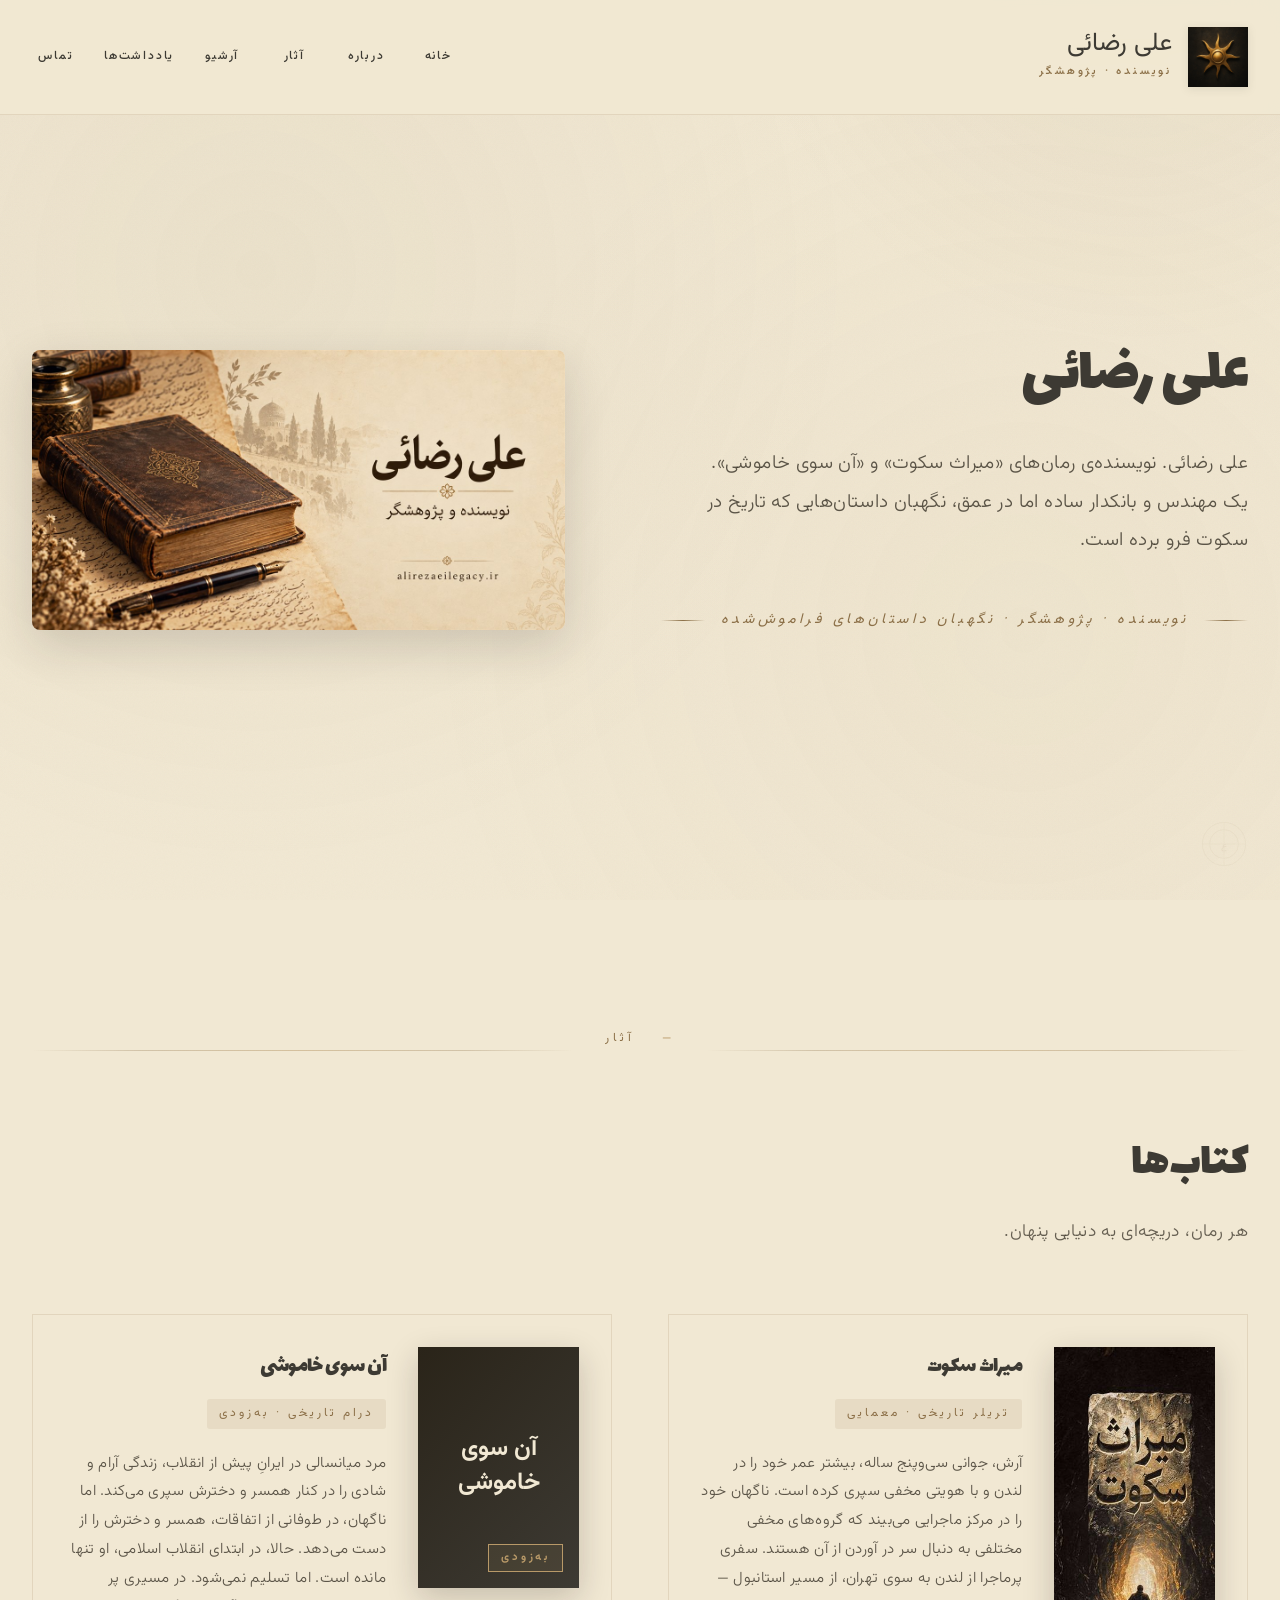
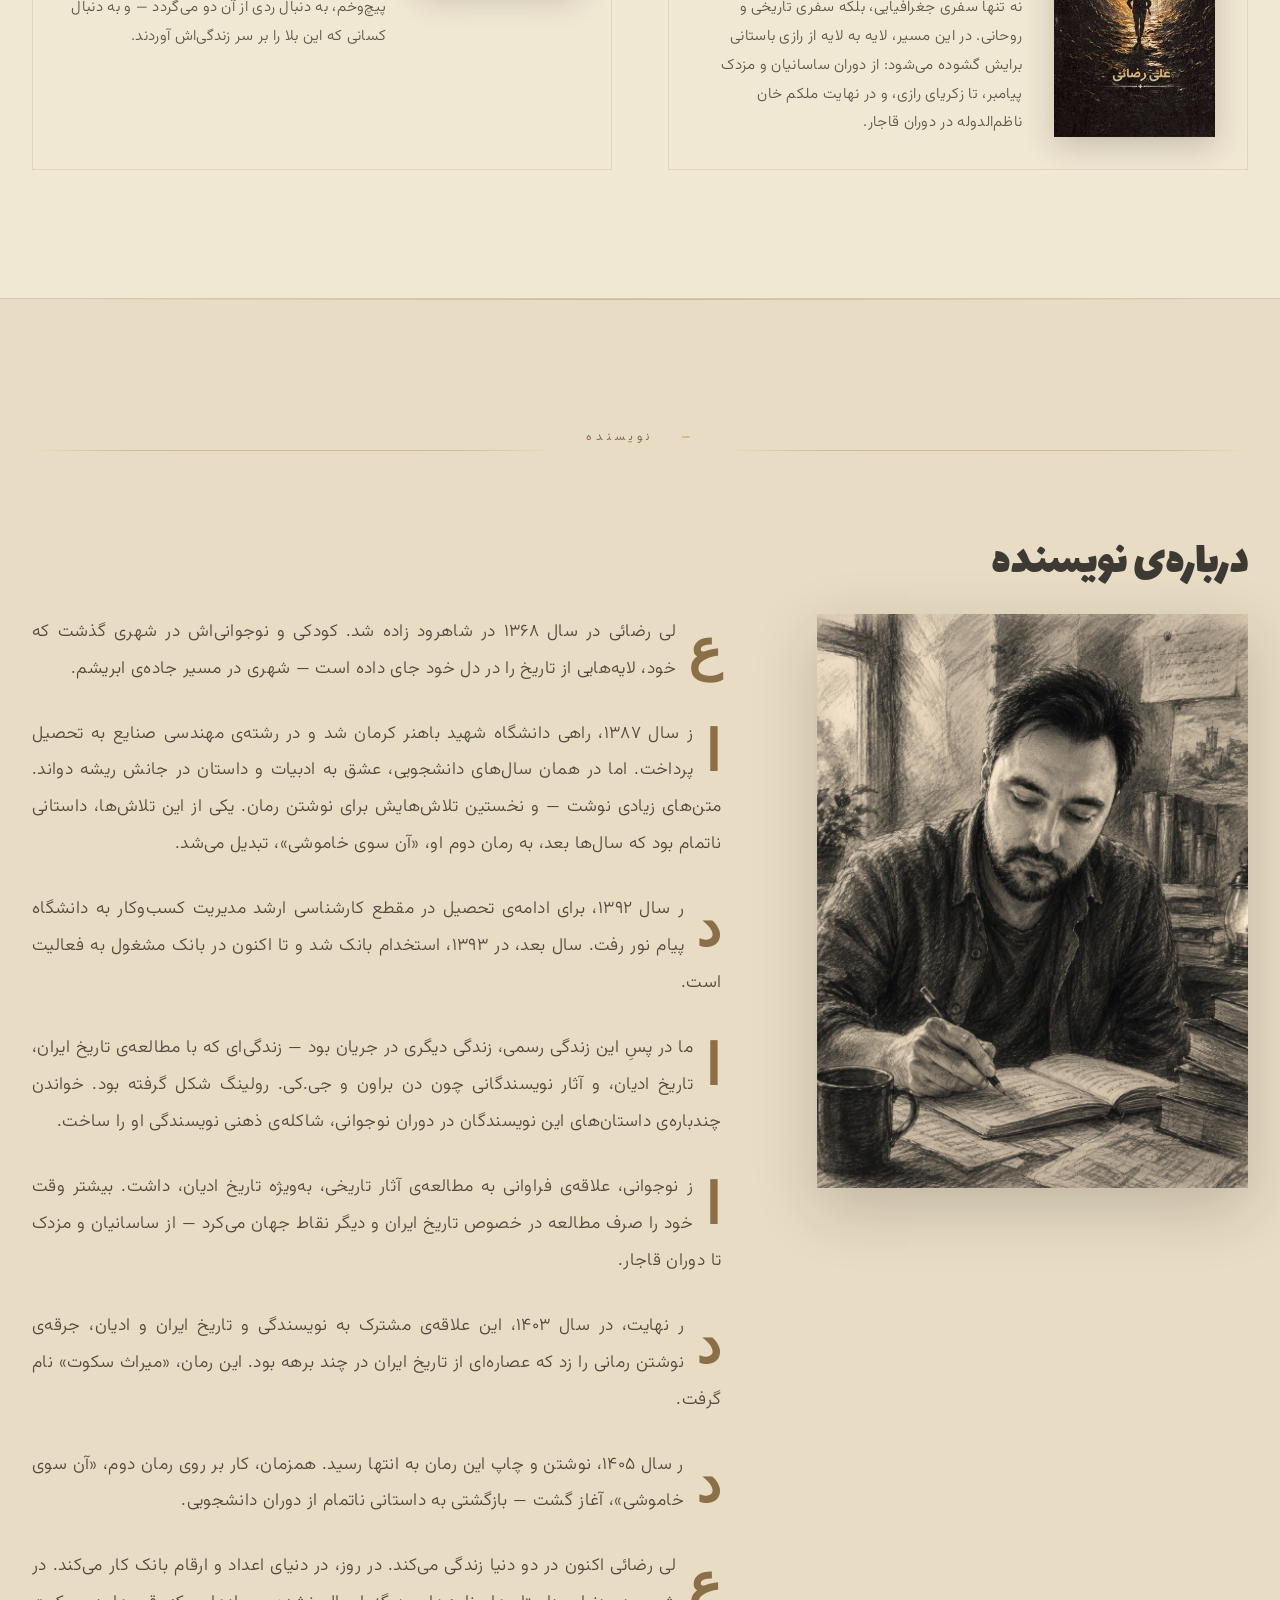
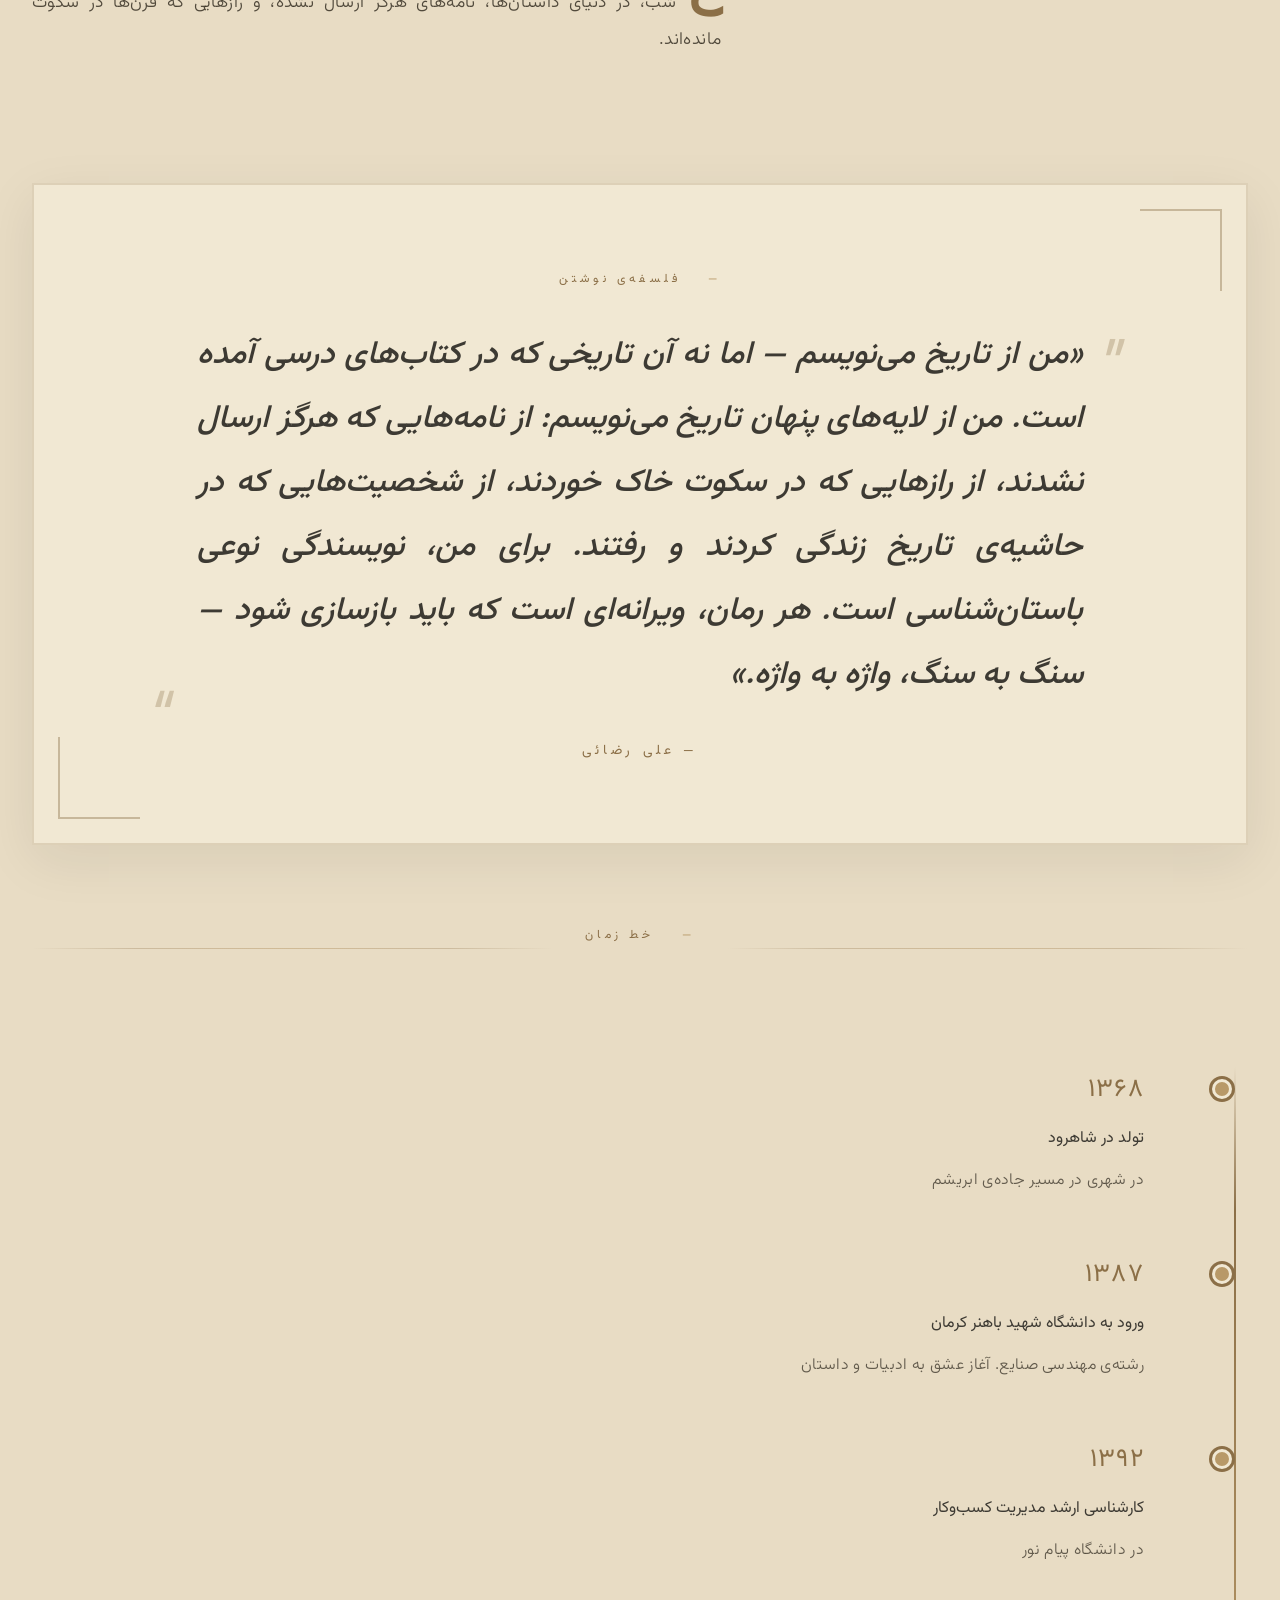
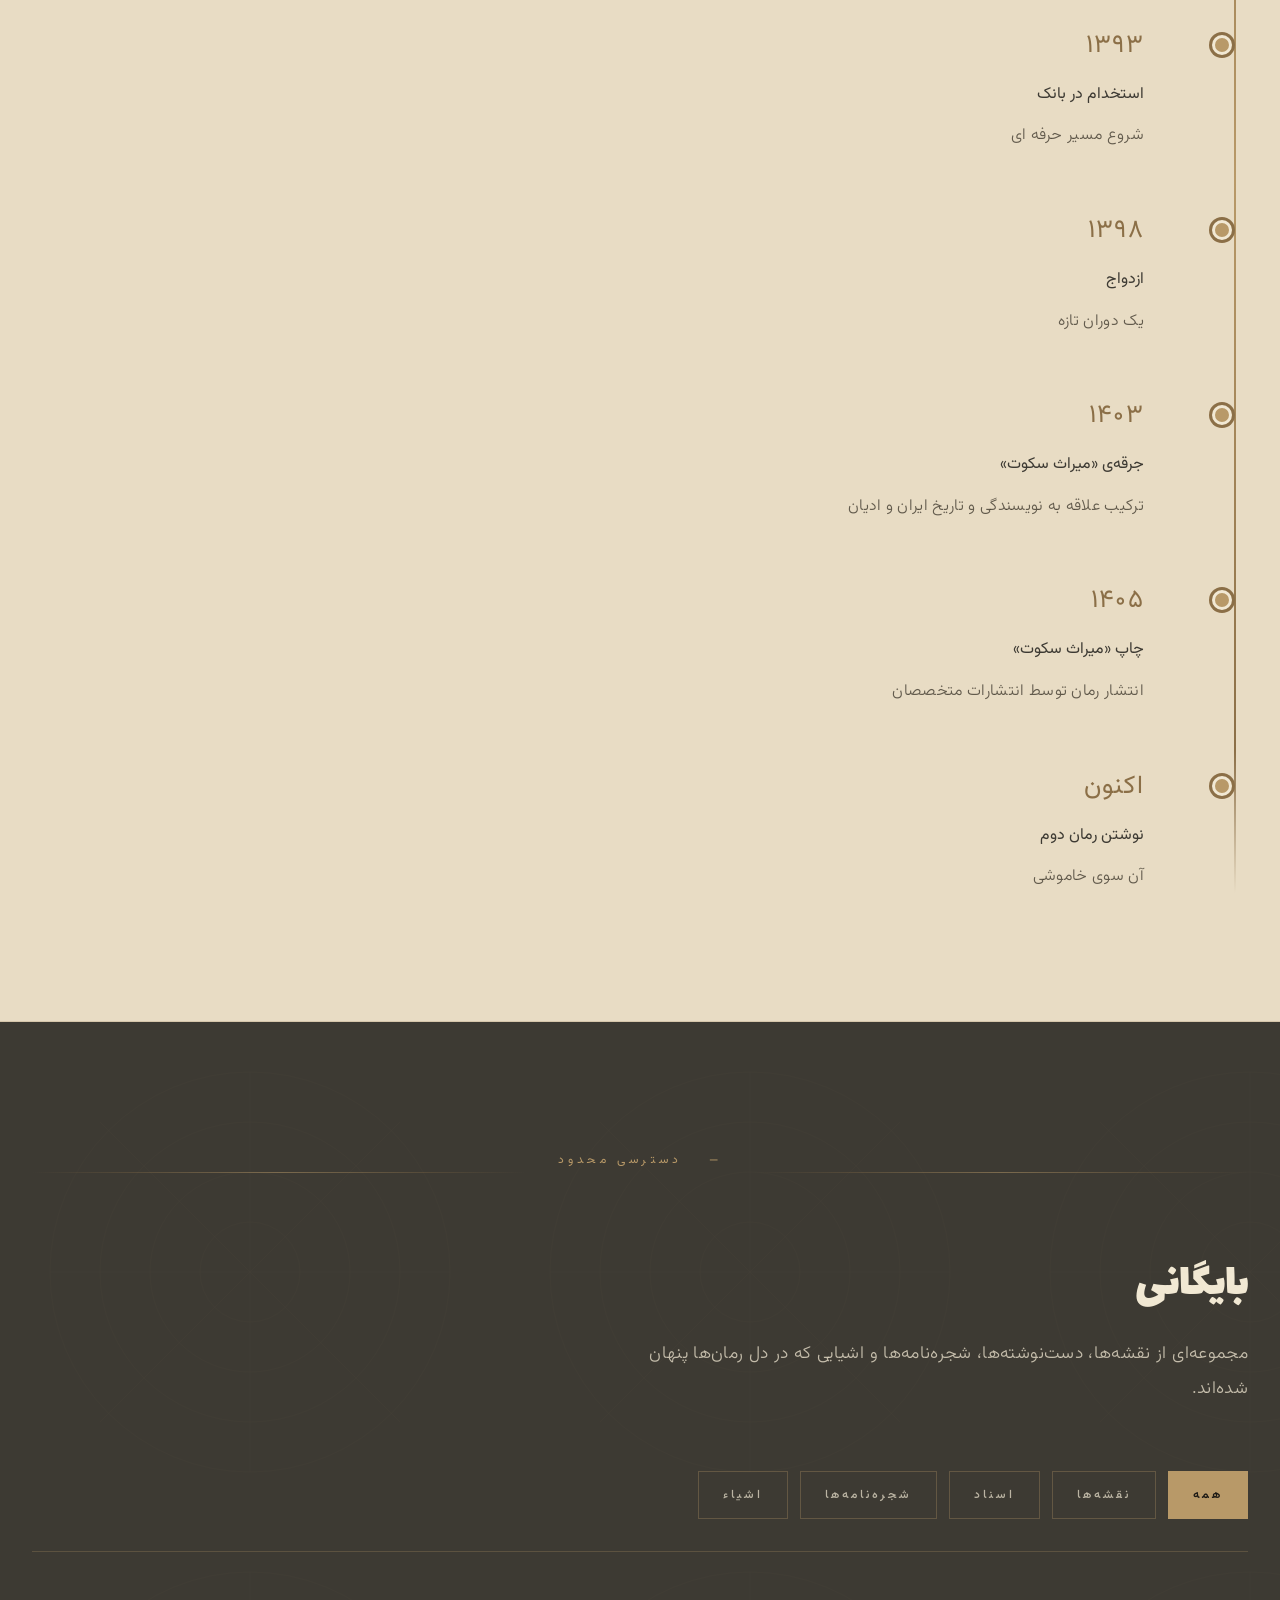
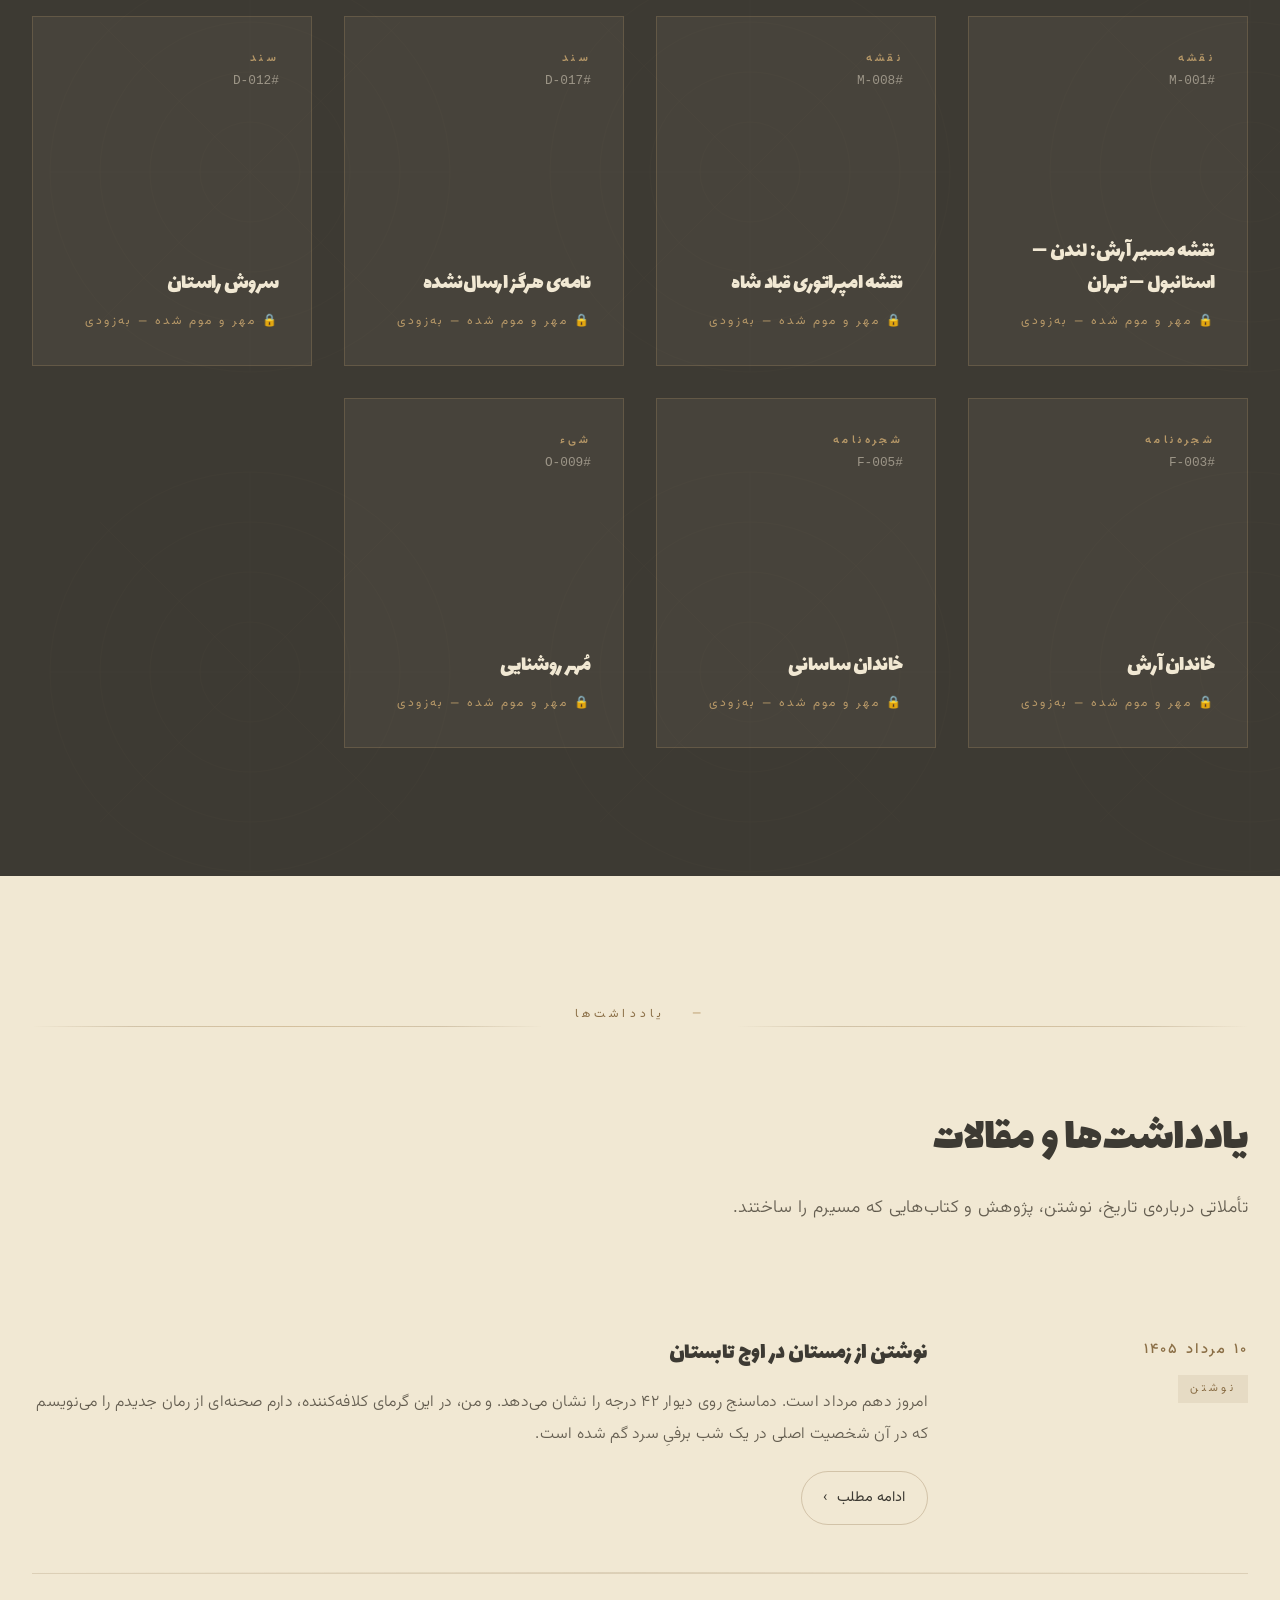
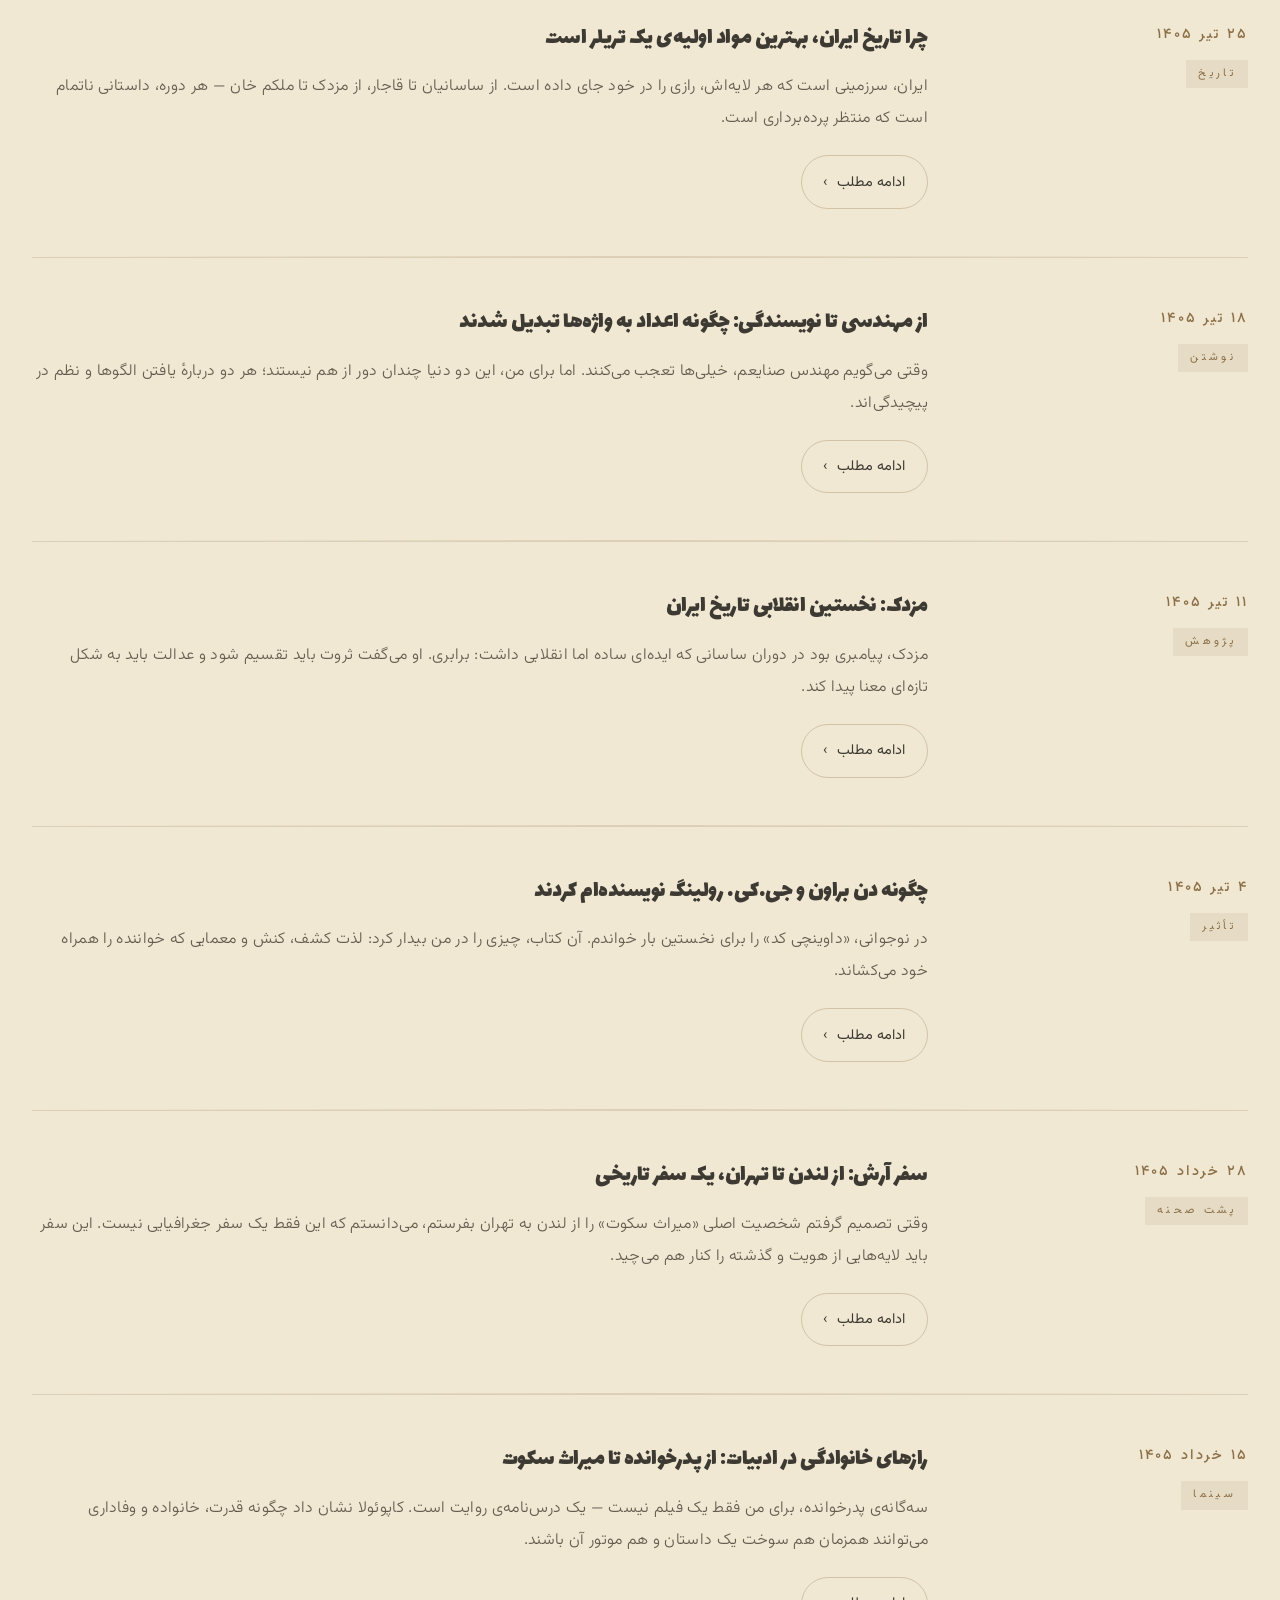
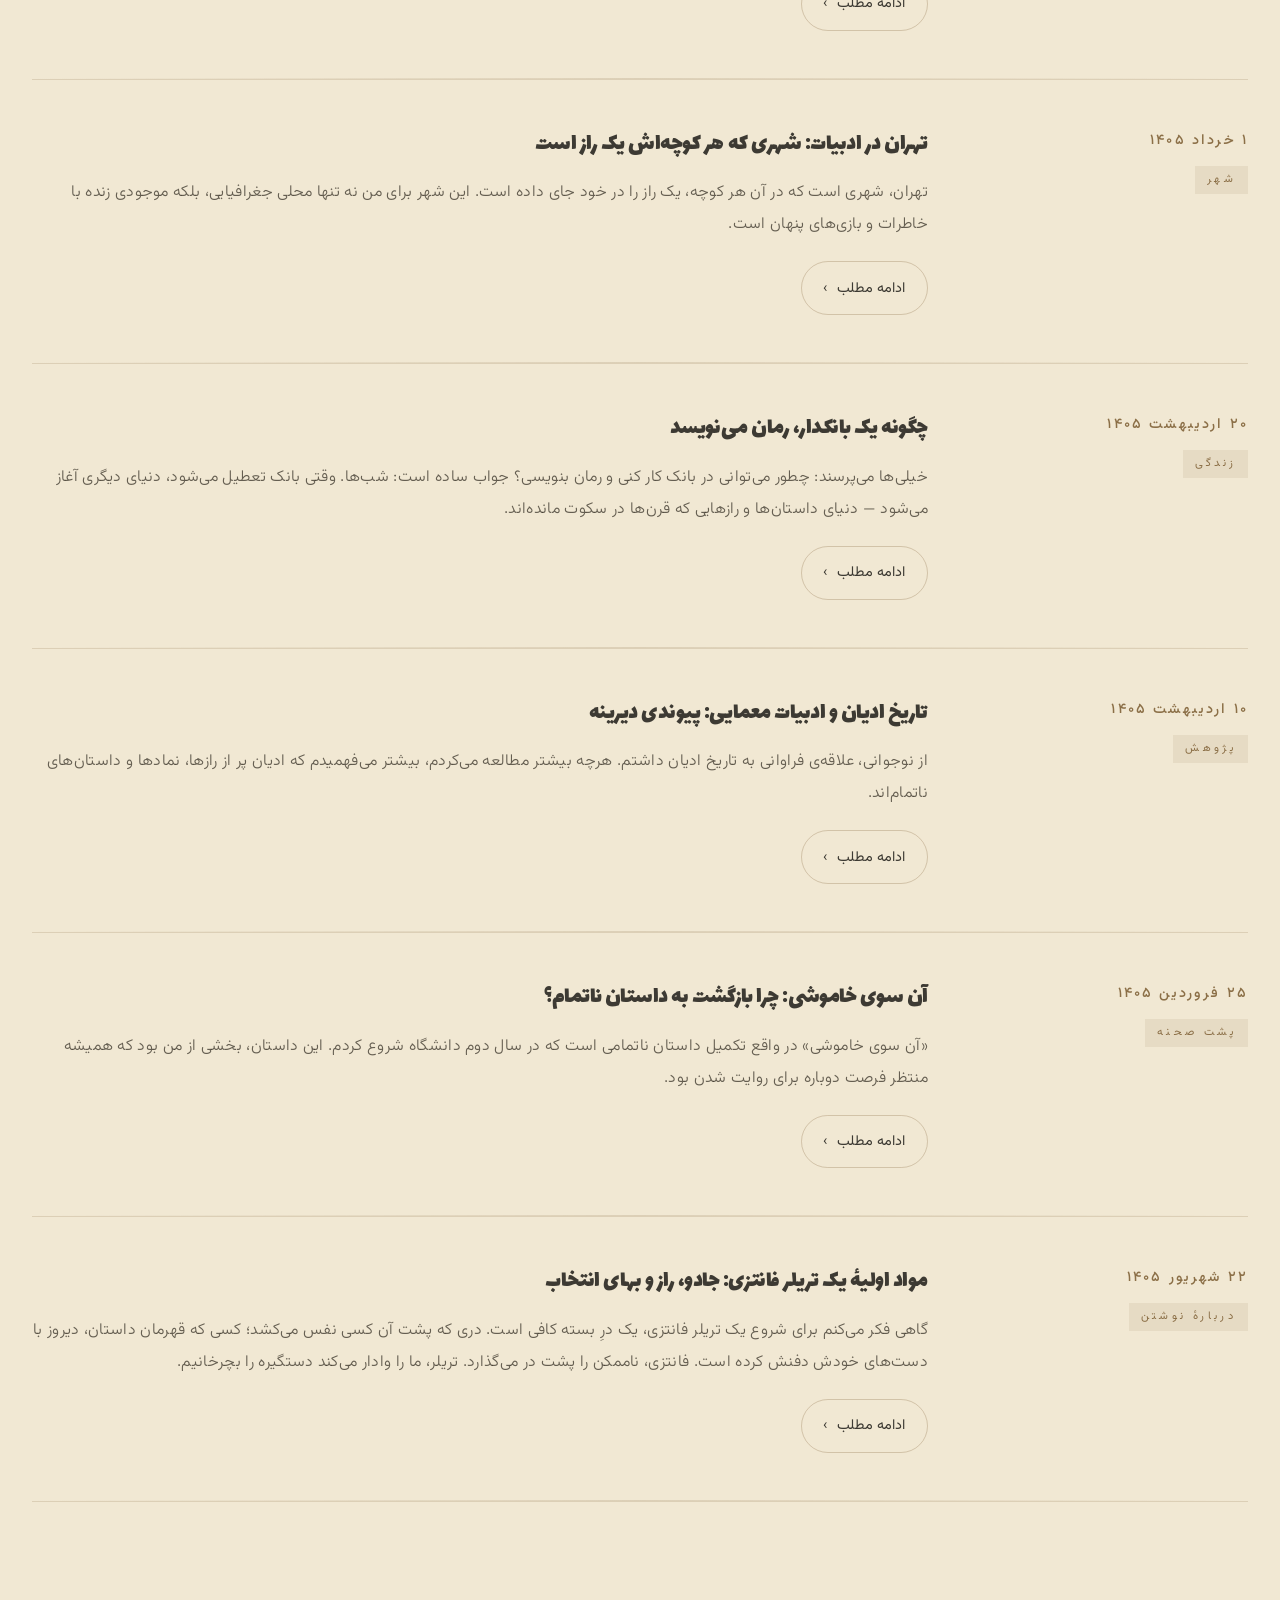
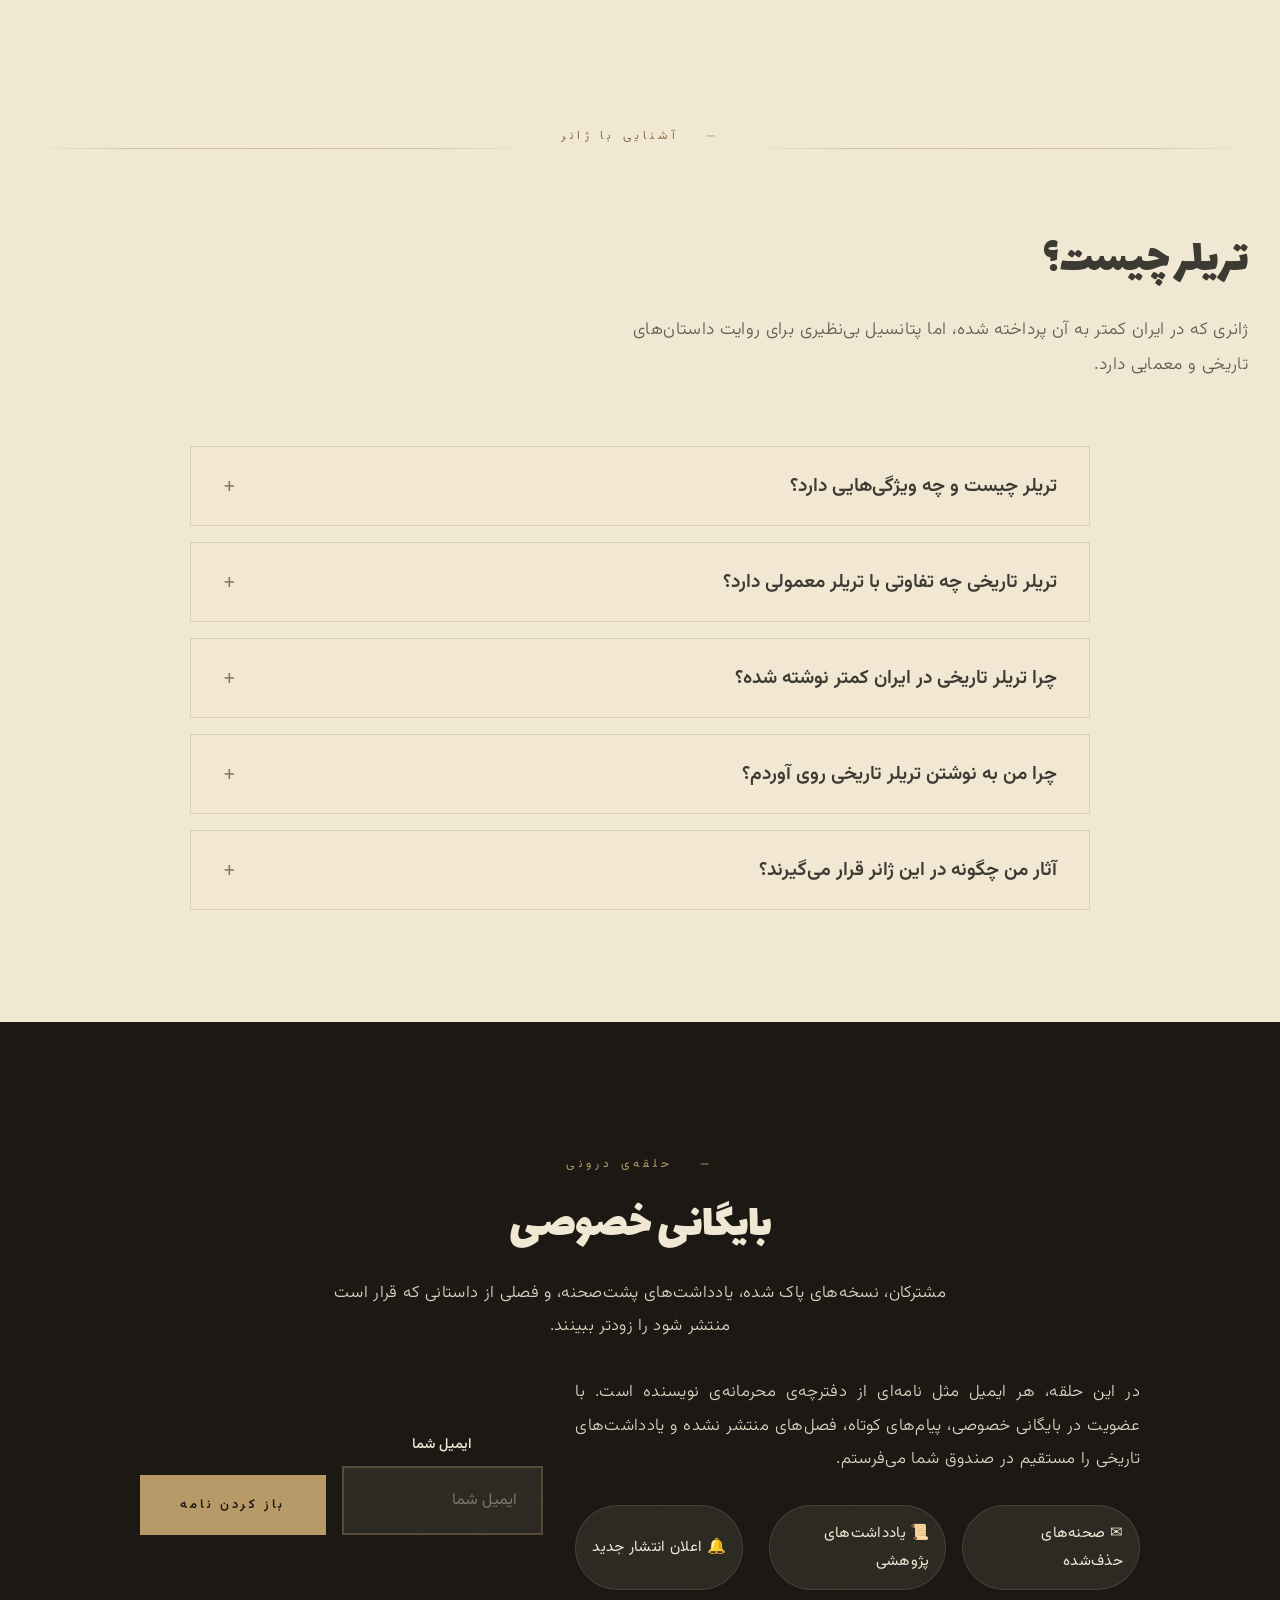
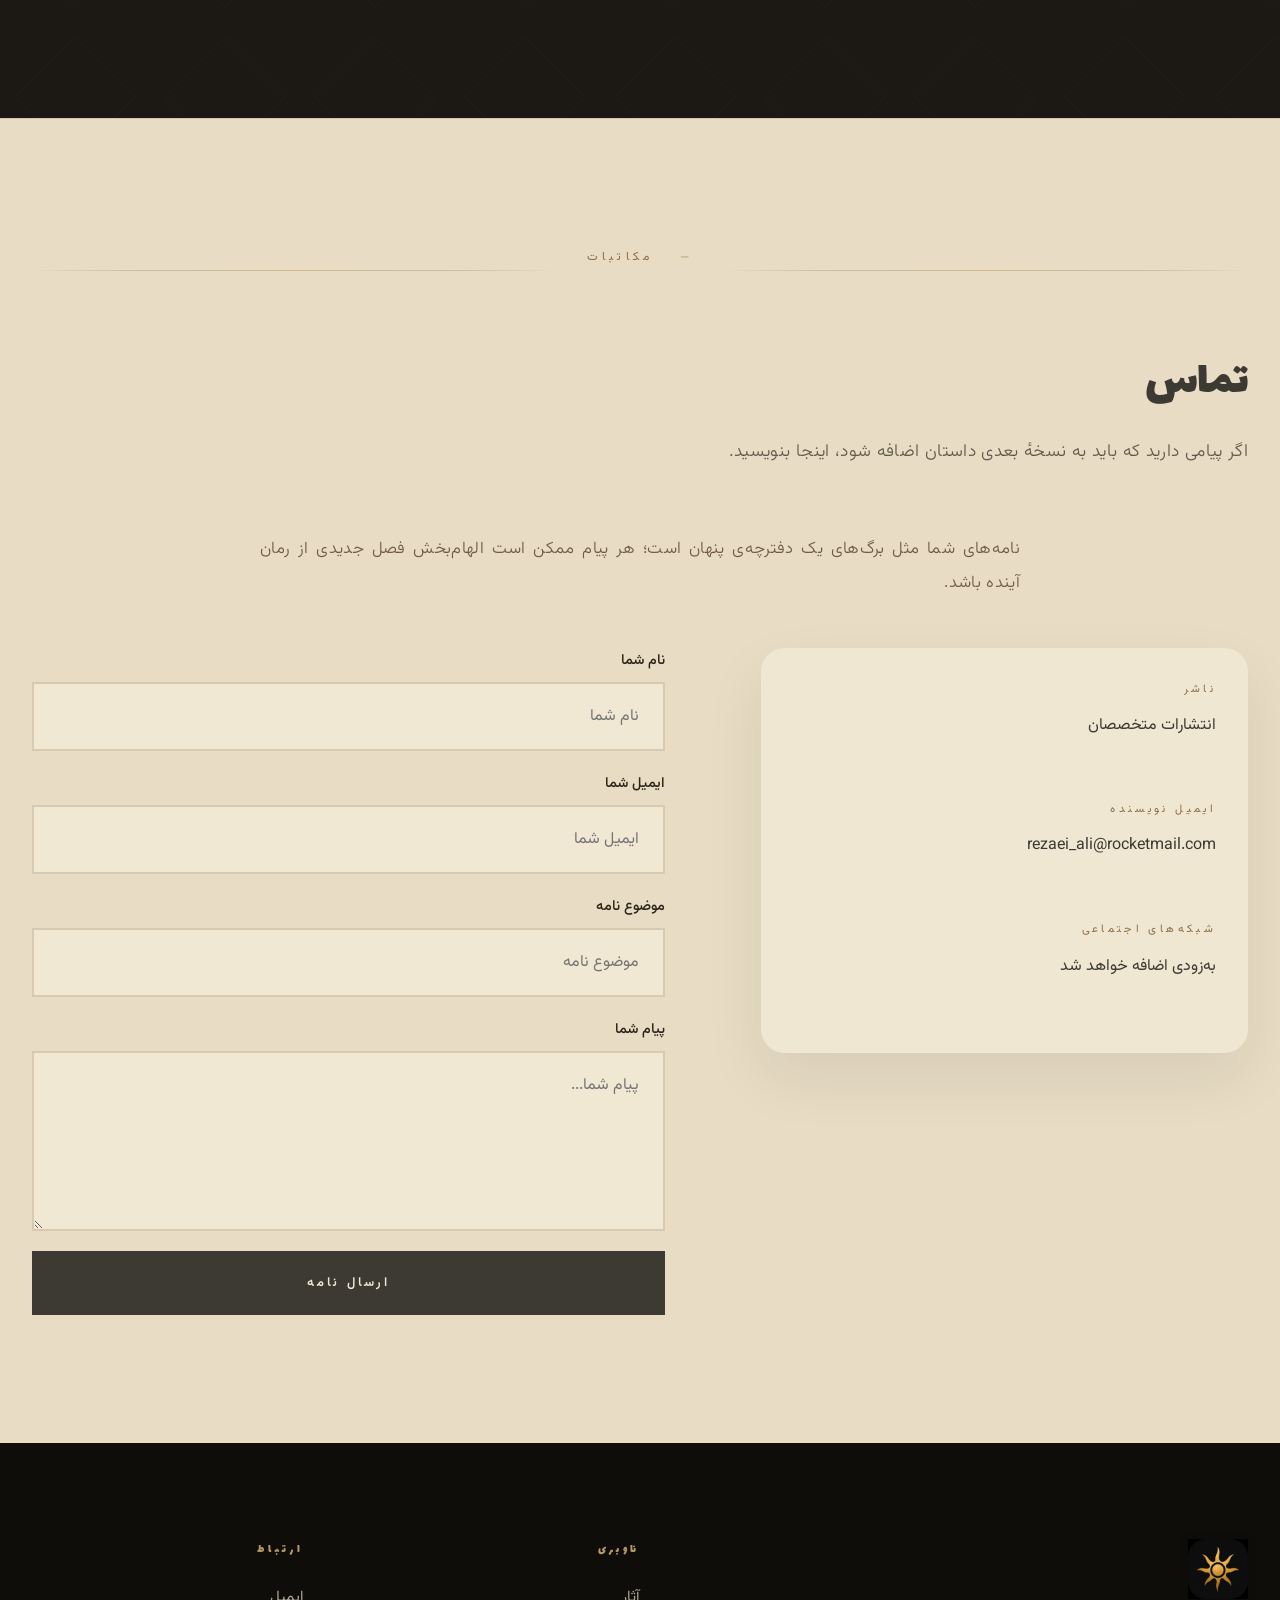
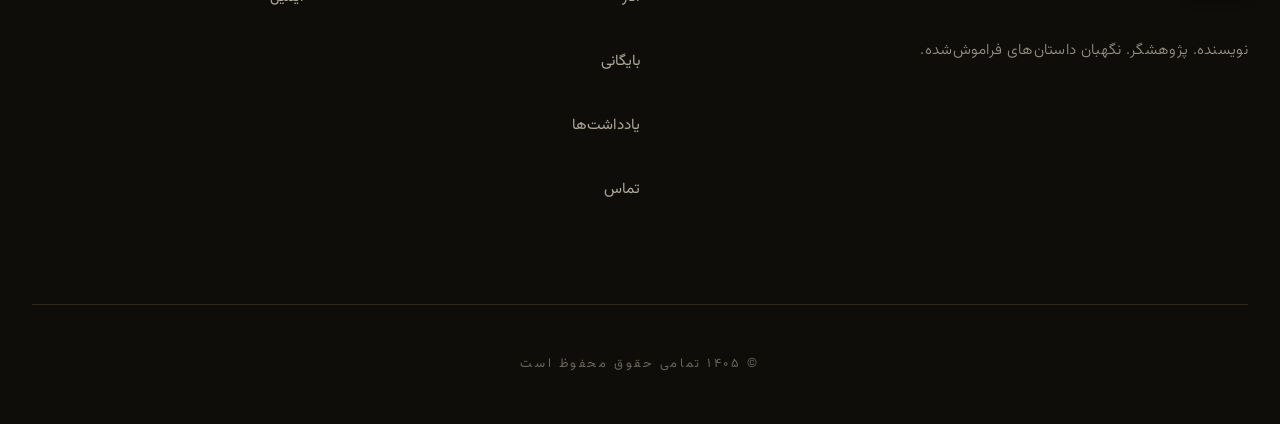
==== commit fd43036f: "Inline styles and host fonts locally; publish fantasy thriller essay" ====
--- a/index.html
+++ b/index.html
@@ -19,11 +19,6 @@
 <meta name="twitter:card" content="summary_large_image">
 <meta name="twitter:title" content="علی رضائی — نویسنده · پژوهشگر · نگهبان داستان‌های فراموش‌شده">
 <meta name="twitter:description" content="وب‌سایت رسمی علی رضائی، نویسنده‌ی رمان‌های میراث سکوت و آن سوی خاموشی. داستانی از تاریخ پنهان ایران، از ساسانیان تا قاجار.">
-<link rel="preconnect" href="https://cdn.jsdelivr.net">
-<link rel="preconnect" href="https://fonts.googleapis.com">
-<link rel="preconnect" href="https://fonts.gstatic.com" crossorigin>
-<link href="https://fonts.googleapis.com/css2?family=Lalezar&family=Noto+Naskh+Arabic:wght@400;500;600;700&family=Vazirmatn:wght@100;200;300;400;500;600;700;800;900&display=swap" rel="stylesheet" media="print" onload="this.onload=null;this.media='all'">
-<noscript><link href="https://fonts.googleapis.com/css2?family=Lalezar&family=Noto+Naskh+Arabic:wght@400;500;600;700&family=Vazirmatn:wght@100;200;300;400;500;600;700;800;900&display=swap" rel="stylesheet"></noscript>
 <link rel="apple-touch-icon" sizes="180x180" href="images/favicon/apple-touch-icon.png">
 <link rel="icon" type="image/png" sizes="32x32" href="images/favicon/favicon-32x32.png">
 <link rel="icon" type="image/png" sizes="16x16" href="images/favicon/favicon-16x16.png">
@@ -31,11 +26,8 @@
 <link rel="manifest" href="images/favicon/site.webmanifest">
 <meta name="theme-color" content="#3d2b1f">
 <!-- critical-css:start -->
-<style id="critical-css">:root { --parchment: #F1E8D3; --aged-paper: #E8DCC4; --ink: #2A2419; --bronze: #8B6F47; --stone: #3D3A33; --gold-dust: #B89968; --shadow: #1C1914; --deep: #0F0D0A; --transition-smooth: all 0.4s cubic-bezier(0.4, 0, 0.2, 1); --transition-bounce: all 0.5s cubic-bezier(0.68, -0.55, 0.265, 1.55); } * { margin: 0; padding: 0; box-sizing: border-box; } html { scroll-behavior: smooth; scroll-padding-top: 80px; } body { font-family: 'Vazirmatn', 'Noto Naskh Arabic', 'Tahoma', sans-serif; background: var(--parchment); color: var(--ink); line-height: 1.8; overflow-x: hidden; position: relative; } h1, h2, h3, h4, h5, h6 { font-family: 'Lalezar', 'Vazirmatn', sans-serif; font-weight: 400; letter-spacing: -0.02em; } button, input, textarea { min-width: 48px; min-height: 48px; } a[href] { display: inline-flex; align-items: center; justify-content: center; min-width: 48px; min-height: 48px; } :where(a, button, input, textarea):focus-visible { outline: 3px solid var(--bronze); outline-offset: 4px; } p, .book-info p, .about-text p, .timeline-desc, .note-content p { font-family: 'Vazirmatn', 'Noto Naskh Arabic', sans-serif; font-weight: 300; letter-spacing: 0.02em; } body::before { content: ''; position: fixed; inset: 0; background-image: radial-gradient(circle at 20% 30%, rgba(139,111,71,0.06) 0%, transparent 50%), radial-gradient(circle at 80% 70%, rgba(184,153,104,0.05) 0%, transparent 50%); pointer-events: none; z-index: 0; } body::after { content: ''; position: fixed; inset: 0; background-image: url("data:image/svg+xml,%3Csvg xmlns='http://www.w3.org/2000/svg' width='300' height='300' viewBox='0 0 300 300'%3E%3Cfilter id='noise'%3E%3CfeTurbulence type='fractalNoise' baseFrequency='0.9' numOctaves='4' stitchTiles='stitch'/%3E%3C/filter%3E%3Crect width='300' height='300' filter='url(%23noise)' opacity='0.08'/%3E%3C/svg%3E"); opacity: 0.4; pointer-events: none; z-index: 1; mix-blend-mode: multiply; } main, header, footer { position: relative; z-index: 2; } .header { position: fixed; top: 0; left: 0; right: 0; background: rgba(241, 232, 211, 0.95); backdrop-filter: blur(20px) saturate(180%); border-bottom: 1px solid rgba(139,111,71,0.15); z-index: 100; padding: 1.2rem 2rem; transition: var(--transition-smooth); } .header.scrolled { padding: 0.7rem 2rem; box-shadow: 0 4px 30px rgba(28,25,20,0.1); background: rgba(241, 232, 211, 0.98); } .header-inner { max-width: 1400px; margin: 0 auto; display: flex; justify-content: space-between; align-items: center; } .logo { font-size: 1.6rem; font-weight: 400; color: var(--stone); text-decoration: none; display: flex; align-items: center; gap: 1rem; transition: var(--transition-smooth); position: relative; padding: 0.5rem 0; } .logo-text { display: flex; flex-direction: column; gap: 0.25rem; } .logo-name { font-size: 1.6rem; font-weight: 400; color: var(--stone); line-height: 1; } .logo-sub { font-size: 0.7rem; color: var(--bronze); letter-spacing: 0.25em; font-weight: 500; } .logo-img { height: 60px; width: auto; object-fit: contain; transition: var(--transition-smooth); filter: drop-shadow(0 2px 4px rgba(28,25,20,0.1)); } .header.scrolled .logo-img { height: 50px; } .logo:hover .logo-img { transform: translateY(-2px); filter: drop-shadow(0 4px 8px rgba(28,25,20,0.15)); } .logo::after { content: ''; position: absolute; bottom: -5px; right: 0; width: 0; height: 2px; background: linear-gradient(90deg, var(--bronze), var(--gold-dust)); transition: width 0.4s ease; } .logo:hover::after { width: 100%; } .logo:hover { color: var(--bronze); } .nav { display: flex; gap: 1.5rem; align-items: center; } .nav a { font-size: 0.75rem; letter-spacing: 0.15em; color: var(--stone); text-decoration: none; text-transform: uppercase; transition: var(--transition-smooth); position: relative; padding: 0.5rem 0; font-weight: 500; } .nav a::before { content: ''; position: absolute; bottom: 0; right: 0; width: 0; height: 1.5px; background: linear-gradient(90deg, var(--bronze), var(--gold-dust)); transition: width 0.4s ease; } .nav a:hover { color: var(--bronze); transform: translateY(-2px); } .nav a:hover::before { width: 100%; } .menu-toggle { display: none; flex: 0 0 48px; width: 48px; height: 48px; flex-direction: column; align-items: center; justify-content: center; gap: 5px; padding: 10px; background: transparent; border: 1px solid var(--bronze); border-radius: 4px; color: var(--stone); cursor: pointer; } .menu-toggle span { width: 24px; height: 2px; background: currentColor; } .hero { min-height: 100vh; display: flex; align-items: center; padding: 10rem 2rem 5rem; position: relative; overflow: hidden; } .hero::before { content: ''; position: absolute; top: -50%; right: -20%; width: 800px; height: 800px; background: radial-gradient(circle, rgba(139,111,71,0.08) 0%, transparent 70%); pointer-events: none; } .hero-inner { max-width: 1400px; margin: 0 auto; width: 100%; display: grid; grid-template-columns: 1.1fr 1fr; gap: 6rem; align-items: center; } .hero-text .label { font-size: 0.75rem; letter-spacing: 0.35em; color: var(--bronze); margin-bottom: 1.5rem; text-transform: uppercase; display: inline-block; position: relative; padding-right: 2rem; } .hero-text .label::before { content: '◆'; position: absolute; right: 0; top: 50%; transform: translateY(-50%); color: var(--gold-dust); font-size: 0.5rem; } .hero-text h1 { font-size: clamp(2.5rem, 6vw, 4rem); font-weight: 400; color: var(--stone); line-height: 0.9; margin-bottom: 2.5rem; letter-spacing: -0.03em; } .hero-text .intro { font-size: 1.2rem; color: rgba(42, 36, 25, 0.75); max-width: 550px; margin-bottom: 3rem; line-height: 2; } .hero-text .subtitle { font-size: 0.9rem; color: var(--bronze); letter-spacing: 0.25em; font-style: italic; display: flex; align-items: center; gap: 1rem; } .hero-text .subtitle::before, .hero-text .subtitle::after { content: ''; flex: 1; height: 1px; background: linear-gradient(90deg, transparent, var(--bronze), transparent); } .hero-img { display: block; width: 100%; max-width: 400px; height: auto; margin-inline: auto; } @media (max-width: 1024px) { .nav { display: none; } .menu-toggle { display: flex; } .nav.open { display: flex; position: absolute; top: 100%; right: 0; left: 0; background: var(--parchment); flex-direction: column; padding: 1.5rem; max-height: calc(100dvh - 110px); overflow-y: auto; gap: 1.5rem; border-bottom: 2px solid rgba(139,111,71,0.2); box-shadow: 0 10px 30px rgba(28,25,20,0.1); } .hero-inner { grid-template-columns: 1fr; gap: 4rem; text-align: center; } .hero-text .intro { margin-right: auto; margin-left: auto; } .hero-portrait { max-width: 350px; } .about-grid { grid-template-columns: 1fr; gap: 4rem; } .about-portrait { max-width: 350px; margin: 0 auto; } .contact-grid { grid-template-columns: 1fr; gap: 4rem; } .footer-grid { grid-template-columns: 1fr 1fr; } .footer-brand { grid-column: 1 / -1; } } @media (max-width: 768px) { .header { padding: 1rem; } section { padding: 5rem 1.5rem; } .books-grid { grid-template-columns: 1fr; } .book-card { grid-template-columns: 1fr 2fr; } .journal-item { grid-template-columns: 1fr; gap: 1.5rem; } .newsletter-form { align-items: stretch; flex-direction: column; } .footer-grid { grid-template-columns: 1fr; } } @media (max-width: 480px) { .hero-text h1 { font-size: 3rem; } .section-title { font-size: 2rem; } .book-card { grid-template-columns: 1fr; } }</style>
+<style id="critical-css">@font-face { font-family: 'Lalezar'; font-style: normal; font-weight: 400; font-display: swap; src: url(/fonts/lalezar-arabic.woff2) format('woff2'); unicode-range: U+0600-06FF, U+0750-077F, U+0870-088E, U+0890-0891, U+0897-08E1, U+08E3-08FF, U+200C-200E, U+2010-2011, U+204F, U+2E41, U+FB50-FDFF, U+FE70-FE74, U+FE76-FEFC, U+102E0-102FB, U+10E60-10E7E, U+10EC2-10EC4, U+10EFC-10EFF, U+1EE00-1EE03, U+1EE05-1EE1F, U+1EE21-1EE22, U+1EE24, U+1EE27, U+1EE29-1EE32, U+1EE34-1EE37, U+1EE39, U+1EE3B, U+1EE42, U+1EE47, U+1EE49, U+1EE4B, U+1EE4D-1EE4F, U+1EE51-1EE52, U+1EE54, U+1EE57, U+1EE59, U+1EE5B, U+1EE5D, U+1EE5F, U+1EE61-1EE62, U+1EE64, U+1EE67-1EE6A, U+1EE6C-1EE72, U+1EE74-1EE77, U+1EE79-1EE7C, U+1EE7E, U+1EE80-1EE89, U+1EE8B-1EE9B, U+1EEA1-1EEA3, U+1EEA5-1EEA9, U+1EEAB-1EEBB, U+1EEF0-1EEF1; } @font-face { font-family: 'Lalezar'; font-style: normal; font-weight: 400; font-display: swap; src: url(/fonts/lalezar-vietnamese.woff2) format('woff2'); unicode-range: U+0102-0103, U+0110-0111, U+0128-0129, U+0168-0169, U+01A0-01A1, U+01AF-01B0, U+0300-0301, U+0303-0304, U+0308-0309, U+0323, U+0329, U+1EA0-1EF9, U+20AB; } @font-face { font-family: 'Lalezar'; font-style: normal; font-weight: 400; font-display: swap; src: url(/fonts/lalezar-latin-ext.woff2) format('woff2'); unicode-range: U+0100-02BA, U+02BD-02C5, U+02C7-02CC, U+02CE-02D7, U+02DD-02FF, U+0304, U+0308, U+0329, U+1D00-1DBF, U+1E00-1E9F, U+1EF2-1EFF, U+2020, U+20A0-20AB, U+20AD-20C0, U+2113, U+2C60-2C7F, U+A720-A7FF; } @font-face { font-family: 'Lalezar'; font-style: normal; font-weight: 400; font-display: swap; src: url(/fonts/lalezar-latin.woff2) format('woff2'); unicode-range: U+0000-00FF, U+0131, U+0152-0153, U+02BB-02BC, U+02C6, U+02DA, U+02DC, U+0304, U+0308, U+0329, U+2000-206F, U+20AC, U+2122, U+2191, U+2193, U+2212, U+2215, U+FEFF, U+FFFD; } @font-face { font-family: 'Noto Naskh Arabic'; font-style: normal; font-weight: 400 700; font-display: swap; src: url(/fonts/noto-naskh-arabic-arabic.woff2) format('woff2'); unicode-range: U+0600-06FF, U+0750-077F, U+0870-088E, U+0890-0891, U+0897-08E1, U+08E3-08FF, U+200C-200E, U+2010-2011, U+204F, U+2E41, U+FB50-FDFF, U+FE70-FE74, U+FE76-FEFC, U+102E0-102FB, U+10E60-10E7E, U+10EC2-10EC4, U+10EFC-10EFF, U+1EE00-1EE03, U+1EE05-1EE1F, U+1EE21-1EE22, U+1EE24, U+1EE27, U+1EE29-1EE32, U+1EE34-1EE37, U+1EE39, U+1EE3B, U+1EE42, U+1EE47, U+1EE49, U+1EE4B, U+1EE4D-1EE4F, U+1EE51-1EE52, U+1EE54, U+1EE57, U+1EE59, U+1EE5B, U+1EE5D, U+1EE5F, U+1EE61-1EE62, U+1EE64, U+1EE67-1EE6A, U+1EE6C-1EE72, U+1EE74-1EE77, U+1EE79-1EE7C, U+1EE7E, U+1EE80-1EE89, U+1EE8B-1EE9B, U+1EEA1-1EEA3, U+1EEA5-1EEA9, U+1EEAB-1EEBB, U+1EEF0-1EEF1; } @font-face { font-family: 'Noto Naskh Arabic'; font-style: normal; font-weight: 400 700; font-display: swap; src: url(/fonts/noto-naskh-arabic-math.woff2) format('woff2'); unicode-range: U+0302-0303, U+0305, U+0307-0308, U+0310, U+0312, U+0315, U+031A, U+0326-0327, U+032C, U+032F-0330, U+0332-0333, U+0338, U+033A, U+0346, U+034D, U+0391-03A1, U+03A3-03A9, U+03B1-03C9, U+03D1, U+03D5-03D6, U+03F0-03F1, U+03F4-03F5, U+2016-2017, U+2034-2038, U+203C, U+2040, U+2043, U+2047, U+2050, U+2057, U+205F, U+2070-2071, U+2074-208E, U+2090-209C, U+20D0-20DC, U+20E1, U+20E5-20EF, U+2100-2112, U+2114-2115, U+2117-2121, U+2123-214F, U+2190, U+2192, U+2194-21AE, U+21B0-21E5, U+21F1-21F2, U+21F4-2211, U+2213-2214, U+2216-22FF, U+2308-230B, U+2310, U+2319, U+231C-2321, U+2336-237A, U+237C, U+2395, U+239B-23B7, U+23D0, U+23DC-23E1, U+2474-2475, U+25AF, U+25B3, U+25B7, U+25BD, U+25C1, U+25CA, U+25CC, U+25FB, U+266D-266F, U+27C0-27FF, U+2900-2AFF, U+2B0E-2B11, U+2B30-2B4C, U+2BFE, U+3030, U+FF5B, U+FF5D, U+1D400-1D7FF, U+1EE00-1EEFF; } @font-face { font-family: 'Noto Naskh Arabic'; font-style: normal; font-weight: 400 700; font-display: swap; src: url(/fonts/noto-naskh-arabic-symbols.woff2) format('woff2'); unicode-range: U+0001-000C, U+000E-001F, U+007F-009F, U+20DD-20E0, U+20E2-20E4, U+2150-218F, U+2190, U+2192, U+2194-2199, U+21AF, U+21E6-21F0, U+21F3, U+2218-2219, U+2299, U+22C4-22C6, U+2300-243F, U+2440-244A, U+2460-24FF, U+25A0-27BF, U+2800-28FF, U+2921-2922, U+2981, U+29BF, U+29EB, U+2B00-2BFF, U+4DC0-4DFF, U+FFF9-FFFB, U+10140-1018E, U+10190-1019C, U+101A0, U+101D0-101FD, U+102E0-102FB, U+10E60-10E7E, U+1D2C0-1D2D3, U+1D2E0-1D37F, U+1F000-1F0FF, U+1F100-1F1AD, U+1F1E6-1F1FF, U+1F30D-1F30F, U+1F315, U+1F31C, U+1F31E, U+1F320-1F32C, U+1F336, U+1F378, U+1F37D, U+1F382, U+1F393-1F39F, U+1F3A7-1F3A8, U+1F3AC-1F3AF, U+1F3C2, U+1F3C4-1F3C6, U+1F3CA-1F3CE, U+1F3D4-1F3E0, U+1F3ED, U+1F3F1-1F3F3, U+1F3F5-1F3F7, U+1F408, U+1F415, U+1F41F, U+1F426, U+1F43F, U+1F441-1F442, U+1F444, U+1F446-1F449, U+1F44C-1F44E, U+1F453, U+1F46A, U+1F47D, U+1F4A3, U+1F4B0, U+1F4B3, U+1F4B9, U+1F4BB, U+1F4BF, U+1F4C8-1F4CB, U+1F4D6, U+1F4DA, U+1F4DF, U+1F4E3-1F4E6, U+1F4EA-1F4ED, U+1F4F7, U+1F4F9-1F4FB, U+1F4FD-1F4FE, U+1F503, U+1F507-1F50B, U+1F50D, U+1F512-1F513, U+1F53E-1F54A, U+1F54F-1F5FA, U+1F610, U+1F650-1F67F, U+1F687, U+1F68D, U+1F691, U+1F694, U+1F698, U+1F6AD, U+1F6B2, U+1F6B9-1F6BA, U+1F6BC, U+1F6C6-1F6CF, U+1F6D3-1F6D7, U+1F6E0-1F6EA, U+1F6F0-1F6F3, U+1F6F7-1F6FC, U+1F700-1F7FF, U+1F800-1F80B, U+1F810-1F847, U+1F850-1F859, U+1F860-1F887, U+1F890-1F8AD, U+1F8B0-1F8BB, U+1F8C0-1F8C1, U+1F900-1F90B, U+1F93B, U+1F946, U+1F984, U+1F996, U+1F9E9, U+1FA00-1FA6F, U+1FA70-1FA7C, U+1FA80-1FA89, U+1FA8F-1FAC6, U+1FACE-1FADC, U+1FADF-1FAE9, U+1FAF0-1FAF8, U+1FB00-1FBFF; } @font-face { font-family: 'Noto Naskh Arabic'; font-style: normal; font-weight: 400 700; font-display: swap; src: url(/fonts/noto-naskh-arabic-latin-ext.woff2) format('woff2'); unicode-range: U+0100-02BA, U+02BD-02C5, U+02C7-02CC, U+02CE-02D7, U+02DD-02FF, U+0304, U+0308, U+0329, U+1D00-1DBF, U+1E00-1E9F, U+1EF2-1EFF, U+2020, U+20A0-20AB, U+20AD-20C0, U+2113, U+2C60-2C7F, U+A720-A7FF; } @font-face { font-family: 'Noto Naskh Arabic'; font-style: normal; font-weight: 400 700; font-display: swap; src: url(/fonts/noto-naskh-arabic-latin.woff2) format('woff2'); unicode-range: U+0000-00FF, U+0131, U+0152-0153, U+02BB-02BC, U+02C6, U+02DA, U+02DC, U+0304, U+0308, U+0329, U+2000-206F, U+20AC, U+2122, U+2191, U+2193, U+2212, U+2215, U+FEFF, U+FFFD; } @font-face { font-family: 'Vazirmatn'; font-style: normal; font-weight: 100 900; font-display: swap; src: url(/fonts/vazirmatn-arabic.woff2) format('woff2'); unicode-range: U+0600-06FF, U+0750-077F, U+0870-088E, U+0890-0891, U+0897-08E1, U+08E3-08FF, U+200C-200E, U+2010-2011, U+204F, U+2E41, U+FB50-FDFF, U+FE70-FE74, U+FE76-FEFC, U+102E0-102FB, U+10E60-10E7E, U+10EC2-10EC4, U+10EFC-10EFF, U+1EE00-1EE03, U+1EE05-1EE1F, U+1EE21-1EE22, U+1EE24, U+1EE27, U+1EE29-1EE32, U+1EE34-1EE37, U+1EE39, U+1EE3B, U+1EE42, U+1EE47, U+1EE49, U+1EE4B, U+1EE4D-1EE4F, U+1EE51-1EE52, U+1EE54, U+1EE57, U+1EE59, U+1EE5B, U+1EE5D, U+1EE5F, U+1EE61-1EE62, U+1EE64, U+1EE67-1EE6A, U+1EE6C-1EE72, U+1EE74-1EE77, U+1EE79-1EE7C, U+1EE7E, U+1EE80-1EE89, U+1EE8B-1EE9B, U+1EEA1-1EEA3, U+1EEA5-1EEA9, U+1EEAB-1EEBB, U+1EEF0-1EEF1; } @font-face { font-family: 'Vazirmatn'; font-style: normal; font-weight: 100 900; font-display: swap; src: url(/fonts/vazirmatn-latin-ext.woff2) format('woff2'); unicode-range: U+0100-02BA, U+02BD-02C5, U+02C7-02CC, U+02CE-02D7, U+02DD-02FF, U+0304, U+0308, U+0329, U+1D00-1DBF, U+1E00-1E9F, U+1EF2-1EFF, U+2020, U+20A0-20AB, U+20AD-20C0, U+2113, U+2C60-2C7F, U+A720-A7FF; } @font-face { font-family: 'Vazirmatn'; font-style: normal; font-weight: 100 900; font-display: swap; src: url(/fonts/vazirmatn-latin.woff2) format('woff2'); unicode-range: U+0000-00FF, U+0131, U+0152-0153, U+02BB-02BC, U+02C6, U+02DA, U+02DC, U+0304, U+0308, U+0329, U+2000-206F, U+20AC, U+2122, U+2191, U+2193, U+2212, U+2215, U+FEFF, U+FFFD; } :root { --parchment: #F1E8D3; --aged-paper: #E8DCC4; --ink: #2A2419; --bronze: #8B6F47; --stone: #3D3A33; --gold-dust: #B89968; --shadow: #1C1914; --deep: #0F0D0A; --transition-smooth: all 0.4s cubic-bezier(0.4, 0, 0.2, 1); --transition-bounce: all 0.5s cubic-bezier(0.68, -0.55, 0.265, 1.55); } * { margin: 0; padding: 0; box-sizing: border-box; } html { scroll-behavior: smooth; scroll-padding-top: 80px; } body { font-family: 'Vazirmatn', 'Noto Naskh Arabic', 'Tahoma', sans-serif; background: var(--parchment); color: var(--ink); line-height: 1.8; overflow-x: hidden; position: relative; } h1, h2, h3, h4, h5, h6 { font-family: 'Lalezar', 'Vazirmatn', sans-serif; font-weight: 400; letter-spacing: -0.02em; } button, input, textarea { min-width: 48px; min-height: 48px; } a[href] { display: inline-flex; align-items: center; justify-content: center; min-width: 48px; min-height: 48px; } :where(a, button, input, textarea):focus-visible { outline: 3px solid var(--bronze); outline-offset: 4px; } p, .book-info p, .about-text p, .timeline-desc, .note-content p { font-family: 'Vazirmatn', 'Noto Naskh Arabic', sans-serif; font-weight: 300; letter-spacing: 0.02em; } body::before { content: ''; position: fixed; inset: 0; background-image: radial-gradient(circle at 20% 30%, rgba(139,111,71,0.06) 0%, transparent 50%), radial-gradient(circle at 80% 70%, rgba(184,153,104,0.05) 0%, transparent 50%); pointer-events: none; z-index: 0; } body::after { content: ''; position: fixed; inset: 0; background-image: url("data:image/svg+xml,%3Csvg xmlns='http://www.w3.org/2000/svg' width='300' height='300' viewBox='0 0 300 300'%3E%3Cfilter id='noise'%3E%3CfeTurbulence type='fractalNoise' baseFrequency='0.9' numOctaves='4' stitchTiles='stitch'/%3E%3C/filter%3E%3Crect width='300' height='300' filter='url(%23noise)' opacity='0.08'/%3E%3C/svg%3E"); opacity: 0.4; pointer-events: none; z-index: 1; mix-blend-mode: multiply; } main, header, footer { position: relative; z-index: 2; } .header { position: fixed; top: 0; left: 0; right: 0; background: rgba(241, 232, 211, 0.95); backdrop-filter: blur(20px) saturate(180%); border-bottom: 1px solid rgba(139,111,71,0.15); z-index: 100; padding: 1.2rem 2rem; transition: var(--transition-smooth); } .header.scrolled { padding: 0.7rem 2rem; box-shadow: 0 4px 30px rgba(28,25,20,0.1); background: rgba(241, 232, 211, 0.98); } .header-inner { max-width: 1400px; margin: 0 auto; display: flex; justify-content: space-between; align-items: center; } .logo { font-size: 1.6rem; font-weight: 400; color: var(--stone); text-decoration: none; display: flex; align-items: center; gap: 1rem; transition: var(--transition-smooth); position: relative; padding: 0.5rem 0; } .logo-text { display: flex; flex-direction: column; gap: 0.25rem; } .logo-name { font-size: 1.6rem; font-weight: 400; color: var(--stone); line-height: 1; } .logo-sub { font-size: 0.7rem; color: var(--bronze); letter-spacing: 0.25em; font-weight: 500; } .logo-img { height: 60px; width: auto; object-fit: contain; transition: var(--transition-smooth); filter: drop-shadow(0 2px 4px rgba(28,25,20,0.1)); } .header.scrolled .logo-img { height: 50px; } .logo:hover .logo-img { transform: translateY(-2px); filter: drop-shadow(0 4px 8px rgba(28,25,20,0.15)); } .logo::after { content: ''; position: absolute; bottom: -5px; right: 0; width: 0; height: 2px; background: linear-gradient(90deg, var(--bronze), var(--gold-dust)); transition: width 0.4s ease; } .logo:hover::after { width: 100%; } .logo:hover { color: var(--bronze); } .nav { display: flex; gap: 1.5rem; align-items: center; } .nav a { font-size: 0.75rem; letter-spacing: 0.15em; color: var(--stone); text-decoration: none; text-transform: uppercase; transition: var(--transition-smooth); position: relative; padding: 0.5rem 0; font-weight: 500; } .nav a::before { content: ''; position: absolute; bottom: 0; right: 0; width: 0; height: 1.5px; background: linear-gradient(90deg, var(--bronze), var(--gold-dust)); transition: width 0.4s ease; } .nav a:hover { color: var(--bronze); transform: translateY(-2px); } .nav a:hover::before { width: 100%; } .menu-toggle { display: none; flex: 0 0 48px; width: 48px; height: 48px; flex-direction: column; align-items: center; justify-content: center; gap: 5px; padding: 10px; background: transparent; border: 1px solid var(--bronze); border-radius: 4px; color: var(--stone); cursor: pointer; } .menu-toggle span { width: 24px; height: 2px; background: currentColor; } .hero { min-height: 100vh; display: flex; align-items: center; padding: 10rem 2rem 5rem; position: relative; overflow: hidden; } .hero::before { content: ''; position: absolute; top: -50%; right: -20%; width: 800px; height: 800px; background: radial-gradient(circle, rgba(139,111,71,0.08) 0%, transparent 70%); pointer-events: none; } .hero-inner { max-width: 1400px; margin: 0 auto; width: 100%; display: grid; grid-template-columns: 1.1fr 1fr; gap: 6rem; align-items: center; } .hero-text .label { font-size: 0.75rem; letter-spacing: 0.35em; color: var(--bronze); margin-bottom: 1.5rem; text-transform: uppercase; display: inline-block; position: relative; padding-right: 2rem; } .hero-text .label::before { content: '◆'; position: absolute; right: 0; top: 50%; transform: translateY(-50%); color: var(--gold-dust); font-size: 0.5rem; } .hero-text h1 { font-size: clamp(2.5rem, 6vw, 4rem); font-weight: 400; color: var(--stone); line-height: 0.9; margin-bottom: 2.5rem; letter-spacing: -0.03em; } .hero-text .intro { font-size: 1.2rem; color: rgba(42, 36, 25, 0.75); max-width: 550px; margin-bottom: 3rem; line-height: 2; } .hero-text .subtitle { font-size: 0.9rem; color: var(--bronze); letter-spacing: 0.25em; font-style: italic; display: flex; align-items: center; gap: 1rem; } .hero-text .subtitle::before, .hero-text .subtitle::after { content: ''; flex: 1; height: 1px; background: linear-gradient(90deg, transparent, var(--bronze), transparent); } .hero-img { display: block; width: 100%; max-width: 680px; height: auto; margin-inline: auto; border-radius: 8px; box-shadow: 0 16px 48px rgba(28,25,20,0.16); } .hero-portrait { position: relative; aspect-ratio: 3/4; max-width: 450px; margin: 0 auto; } .hero-portrait::before, .hero-portrait::after { content: ''; position: absolute; border: 1px solid rgba(139,111,71,0.3); transition: var(--transition-smooth); } .hero-portrait::before { inset: -1.5rem; } .hero-portrait::after { inset: -2.5rem; border-color: rgba(139,111,71,0.15); } .hero-portrait:hover::before { inset: -2rem; border-color: rgba(139,111,71,0.5); } .hero-portrait:hover::after { inset: -3.5rem; } .portrait-img { width: 100%; height: 100%; object-fit: cover; filter: grayscale(25%) sepia(15%) contrast(1.05); transition: var(--transition-smooth); box-shadow: 0 20px 60px rgba(28,25,20,0.2); } .portrait-img:hover { filter: grayscale(0%) sepia(0%) contrast(1.1); transform: scale(1.02); } .archive-stamp { position: absolute; bottom: -2rem; left: -2rem; background: var(--parchment); border: 2px solid rgba(139,111,71,0.4); padding: 0.75rem 1.25rem; transform: rotate(-8deg); box-shadow: 0 8px 25px rgba(28,25,20,0.15); transition: var(--transition-bounce); } .archive-stamp:hover { transform: rotate(-8deg) scale(1.05); box-shadow: 0 12px 35px rgba(28,25,20,0.2); } .archive-stamp .label { font-size: 0.65rem; color: var(--bronze); letter-spacing: 0.25em; } .archive-stamp .num { font-size: 0.85rem; color: var(--stone); font-weight: 700; margin-top: 0.25rem; } section { padding: 8rem 2rem; position: relative; } .container { max-width: 1400px; margin: 0 auto; } .section-label { font-size: 0.75rem; letter-spacing: 0.35em; color: var(--bronze); text-transform: uppercase; margin-bottom: 1.5rem; display: inline-block; position: relative; padding-right: 2.5rem; } .section-label::before { content: '—'; position: absolute; right: 0; top: 50%; transform: translateY(-50%); color: var(--gold-dust); } .section-title { font-size: clamp(2rem, 5vw, 3rem); font-weight: 400; color: var(--stone); margin-bottom: 1.5rem; letter-spacing: -0.02em; line-height: 1.1; } .section-desc { color: rgba(42, 36, 25, 0.7); font-size: 1.1rem; max-width: 650px; margin-bottom: 4rem; line-height: 2; } .divider { display: flex; align-items: center; gap: 2rem; margin-bottom: 4rem; } .divider::before, .divider::after { content: ''; flex: 1; height: 1px; background: linear-gradient(90deg, transparent 0%, rgba(139,111,71,0.3) 20%, rgba(184,153,104,0.5) 50%, rgba(139,111,71,0.3) 80%, transparent 100% ); } .books-grid { display: grid; grid-template-columns: repeat(auto-fit, minmax(380px, 1fr)); gap: 3.5rem; } .book-card { display: grid; grid-template-columns: 1fr 2fr; gap: 2rem; padding: 2rem; border: 1px solid rgba(139,111,71,0.15); background: rgba(241,232,211,0.5); transition: var(--transition-smooth); cursor: pointer; position: relative; overflow: hidden; } .book-card::before { content: ''; position: absolute; top: 0; left: 0; right: 0; bottom: 0; background: linear-gradient(135deg, rgba(139,111,71,0.05) 0%, transparent 50% ); opacity: 0; transition: opacity 0.4s ease; } .book-card:hover::before { opacity: 1; } .book-card:hover { border-color: var(--bronze); background: var(--parchment); transform: translateY(-8px); box-shadow: 0 25px 60px rgba(28,25,20,0.15); } .book-cover { aspect-ratio: 2/3; background: linear-gradient(135deg, var(--stone), var(--bronze)); display: flex; align-items: center; justify-content: center; color: var(--parchment); font-weight: 700; font-size: 1.5rem; text-align: center; padding: 1.5rem; position: relative; line-height: 1.4; overflow: hidden; box-shadow: 0 10px 30px rgba(28,25,20,0.2); } .book-cover-img { width: 100%; height: 100%; object-fit: cover; box-shadow: 0 10px 30px rgba(28,25,20,0.2); } .book-cover img { width: 100%; height: 100%; object-fit: cover; } .book-cover.upcoming { background: linear-gradient(135deg, #2A2419, #3D3A33); } .book-cover.upcoming::after { content: 'به‌زودی'; position: absolute; bottom: 1rem; right: 1rem; font-size: 0.7rem; letter-spacing: 0.25em; color: var(--gold-dust); padding: 0.3rem 0.75rem; border: 1px solid var(--gold-dust); background: rgba(184,153,104,0.1); } .book-info h3 { font-size: 1.4rem; color: var(--stone); margin-bottom: 0.75rem; font-weight: 400; } .book-info .genre { font-size: 0.75rem; color: var(--bronze); letter-spacing: 0.25em; margin-bottom: 1.25rem; text-transform: uppercase; display: inline-block; padding: 0.25rem 0.75rem; background: rgba(139,111,71,0.1); border-radius: 3px; } .book-info p { font-size: 0.95rem; color: rgba(42, 36, 25, 0.75); line-height: 1.9; } .about-section { background: var(--aged-paper); border-top: 1px solid rgba(139,111,71,0.2); border-bottom: 1px solid rgba(139,111,71,0.2); position: relative; } .about-section::before { content: ''; position: absolute; top: 0; left: 0; right: 0; height: 1px; background: linear-gradient(90deg, transparent, rgba(139,111,71,0.3), transparent ); } .about-grid { display: grid; grid-template-columns: 1fr 1.6fr; gap: 6rem; align-items: start; } .about-portrait { aspect-ratio: 3/4; background: linear-gradient(135deg, #3D3A33, #8B6F47); display: flex; align-items: center; justify-content: center; color: var(--parchment); font-size: 7rem; font-weight: 700; position: relative; overflow: hidden; box-shadow: 0 20px 60px rgba(28,25,20,0.2); } .about-portrait img { width: 100%; height: 100%; object-fit: cover; filter: grayscale(30%) sepia(20%); } .about-portrait::before { content: ''; position: absolute; inset: -1.5rem; border: 2px solid rgba(139,111,71,0.3); pointer-events: none; } .about-text p { font-size: 1.1rem; color: rgba(42, 36, 25, 0.8); margin-bottom: 1.75rem; line-height: 2.1; text-align: justify; } .about-text p:first-letter { font-size: 3.5rem; font-weight: 700; color: var(--bronze); float: right; line-height: 1; margin-left: 0.75rem; margin-top: 0.5rem; font-family: 'Cormorant Garamond', serif; } .philosophy { margin-top: 6rem; padding: 5rem 3rem; background: var(--parchment); border: 2px solid rgba(139,111,71,0.2); text-align: center; position: relative; box-shadow: 0 15px 50px rgba(28,25,20,0.08); } .philosophy::before, .philosophy::after { content: ''; position: absolute; width: 80px; height: 80px; border: 2px solid var(--bronze); opacity: 0.4; } .philosophy::before { top: 1.5rem; right: 1.5rem; border-left: none; border-bottom: none; } .philosophy::after { bottom: 1.5rem; left: 1.5rem; border-right: none; border-top: none; } .philosophy blockquote { font-size: clamp(1.4rem, 3vw, 2rem); color: var(--stone); font-style: italic; line-height: 2; max-width: 950px; margin: 0 auto 2rem; font-weight: 500; text-align: justify; position: relative; padding: 0 2rem; } .philosophy blockquote::before, .philosophy blockquote::after { content: '"'; font-size: 4rem; color: var(--bronze); opacity: 0.3; position: absolute; } .philosophy blockquote::before { top: -1rem; right: 0; } .philosophy blockquote::after { bottom: -2rem; left: 0; transform: rotate(180deg); } .philosophy cite { font-size: 0.85rem; color: var(--bronze); letter-spacing: 0.3em; font-style: normal; display: block; margin-top: 1.5rem; } .timeline { margin-top: 6rem; position: relative; padding-right: 4rem; } .timeline::before { content: ''; position: absolute; right: 0.75rem; top: 0; bottom: 0; width: 2px; background: linear-gradient(to bottom, transparent 0%, var(--bronze) 10%, var(--gold-dust) 50%, var(--bronze) 90%, transparent 100% ); } .timeline-item { position: relative; padding-bottom: 3.5rem; padding-right: 2.5rem; } .timeline-item:last-child { padding-bottom: 0; } .timeline-item::before { content: ''; position: absolute; right: -3rem; top: 0.75rem; width: 14px; height: 14px; border-radius: 50%; background: var(--gold-dust); border: 3px solid var(--parchment); box-shadow: 0 0 0 3px var(--bronze); transition: var(--transition-smooth); } .timeline-item:hover::before { transform: scale(1.3); background: var(--bronze); } .timeline-year { font-size: 1.6rem; color: var(--bronze); font-weight: 400; margin-bottom: 0.75rem; letter-spacing: 0.05em; } .timeline-title { font-size: 1rem; color: var(--stone); font-weight: 400; margin-bottom: 0.75rem; } .timeline-desc { color: rgba(42, 36, 25, 0.7); font-size: 1rem; line-height: 1.9; } .archive-section { background: var(--stone); color: var(--parchment); position: relative; overflow: hidden; } .archive-section::before { content: ''; position: absolute; inset: 0; background-image: url("data:image/svg+xml,%3Csvg xmlns='http://www.w3.org/2000/svg' width='500' height='500' viewBox='0 0 500 500'%3E%3Cg fill='none' stroke='%23B89968' stroke-width='0.5' opacity='0.15'%3E%3Ccircle cx='250' cy='250' r='200'/%3E%3Ccircle cx='250' cy='250' r='150'/%3E%3Ccircle cx='250' cy='250' r='100'/%3E%3Ccircle cx='250' cy='250' r='50'/%3E%3Cpath d='M250 50 L250 450 M50 250 L450 250 M100 100 L400 400 M400 100 L100 400'/%3E%3C/g%3E%3C/svg%3E"); opacity: 0.3; pointer-events: none; } .archive-section .section-title { color: var(--parchment); } .archive-section .section-desc { color: rgba(241,232,211,0.75); } .archive-section .section-label { color: var(--gold-dust); } .archive-tabs { display: flex; flex-wrap: wrap; gap: 0.75rem; margin-bottom: 4rem; padding-bottom: 2rem; border-bottom: 1px solid rgba(184,153,104,0.25); } .archive-tab { padding: 0.75rem 1.5rem; background: transparent; border: 1.5px solid rgba(184,153,104,0.3); color: rgba(241,232,211,0.7); font-size: 0.75rem; letter-spacing: 0.25em; text-transform: uppercase; cursor: pointer; transition: var(--transition-smooth); font-family: inherit; font-weight: 500; position: relative; overflow: hidden; } .archive-tab::before { content: ''; position: absolute; inset: 0; background: var(--gold-dust); opacity: 0; transition: opacity 0.3s ease; } .archive-tab:hover { border-color: var(--gold-dust); color: var(--parchment); transform: translateY(-2px); } .archive-tab:hover::before { opacity: 0.1; } .archive-tab.active { background: var(--gold-dust); color: var(--shadow); border-color: var(--gold-dust); font-weight: 600; } .archive-grid { display: grid; grid-template-columns: repeat(auto-fill, minmax(260px, 1fr)); gap: 2rem; } .archive-item { aspect-ratio: 4/5; background: rgba(241,232,211,0.05); border: 1.5px solid rgba(184,153,104,0.25); padding: 2rem; display: flex; flex-direction: column; justify-content: space-between; position: relative; transition: var(--transition-smooth); cursor: pointer; overflow: hidden; } .archive-item::before { content: ''; position: absolute; inset: 0; background: linear-gradient(135deg, rgba(139,111,71,0.15) 0%, transparent 60% ); opacity: 0; transition: opacity 0.5s ease; } .archive-item:hover::before { opacity: 1; } .archive-item:hover { background: rgba(241,232,211,0.1); border-color: var(--gold-dust); transform: translateY(-6px); box-shadow: 0 20px 50px rgba(0,0,0,0.3); } .archive-item .cat { font-size: 0.7rem; letter-spacing: 0.3em; color: var(--gold-dust); text-transform: uppercase; position: relative; z-index: 1; font-weight: 600; } .archive-item .catalog-no { font-size: 0.8rem; color: rgba(241,232,211,0.5); position: relative; z-index: 1; font-family: 'Courier New', monospace; } .archive-item h3 { font-size: 1.4rem; color: var(--parchment); font-weight: 500; margin-top: auto; position: relative; z-index: 1; line-height: 1.4; } .archive-item .sealed { font-size: 0.75rem; color: var(--gold-dust); letter-spacing: 0.2em; margin-top: 0.75rem; position: relative; z-index: 1; display: flex; align-items: center; gap: 0.5rem; } .journal-list { display: flex; flex-direction: column; } .journal-item { display: grid; grid-template-columns: 1fr 3.5fr; gap: 4rem; padding: 3rem 0; border-bottom: 1px solid rgba(139,111,71,0.2); transition: var(--transition-smooth); cursor: pointer; position: relative; } .journal-item::before { content: ''; position: absolute; left: 0; right: 0; bottom: 0; height: 1px; background: linear-gradient(90deg, transparent, rgba(139,111,71,0.2), transparent ); } .journal-item:hover { padding-right: 1.5rem; } .journal-item:hover .journal-title { color: var(--bronze); } .journal-date { font-size: 0.9rem; color: var(--bronze); letter-spacing: 0.15em; font-weight: 500; } .journal-cat { font-size: 0.7rem; color: var(--bronze); letter-spacing: 0.3em; text-transform: uppercase; margin-top: 0.75rem; display: inline-block; padding: 0.25rem 0.75rem; background: rgba(139,111,71,0.1); } .journal-title { font-size: 1.5rem; color: var(--stone); font-weight: 500; margin-bottom: 1rem; transition: color 0.3s ease; line-height: 1.4; } .journal-excerpt, .journal-more { color: rgba(42, 36, 25, 0.7); font-size: 1rem; line-height: 2; } .journal-more { max-height: 0; overflow: hidden; transition: max-height 0.35s ease, opacity 0.35s ease; opacity: 0; } .journal-item.expanded .journal-more { opacity: 1; } .journal-toggle { margin-top: 1.25rem; padding: 0.9rem 1.4rem; border: 1px solid rgba(139,111,71,0.3); background: transparent; color: var(--stone); font-family: inherit; font-size: 0.9rem; cursor: pointer; transition: var(--transition-smooth); border-radius: 999px; display: inline-flex; align-items: center; gap: 0.5rem; } .journal-toggle:hover { background: rgba(139,111,71,0.08); border-color: var(--bronze); color: var(--bronze); } .journal-toggle::after { content: '›'; display: inline-block; transform: translateX(-0.1rem); transition: transform 0.3s ease; } .journal-item.expanded .journal-toggle::after { transform: translateX(0.2rem) rotate(90deg); } .newsletter-section { background: var(--shadow); color: var(--parchment); text-align: center; position: relative; overflow: hidden; } .newsletter-section::before { content: ''; position: absolute; inset: 0; background-image: url("data:image/svg+xml,%3Csvg xmlns='http://www.w3.org/2000/svg' width='150' height='150' viewBox='0 0 150 150'%3E%3Cpath d='M75 15 L135 75 L75 135 L15 75 Z' fill='none' stroke='%23B89968' stroke-width='0.5' opacity='0.2'/%3E%3C/svg%3E"); opacity: 0.4; } .newsletter-section .section-title { color: var(--parchment); } .newsletter-section .section-label { color: var(--gold-dust); } .newsletter-desc { max-width: 650px; margin: 0 auto 2rem; color: rgba(241,232,211,0.9); font-size: 1.05rem; line-height: 2; position: relative; } .newsletter-panel { display: grid; grid-template-columns: 1.4fr 1fr; gap: 2rem; align-items: center; max-width: 1000px; margin: 0 auto; } .newsletter-copy { text-align: right; } .newsletter-note { font-size: 1.05rem; line-height: 2; color: rgba(241,232,211,0.9); margin-bottom: 1.75rem; text-align: justify; } .newsletter-benefits { display: grid; grid-template-columns: repeat(3, minmax(120px, 1fr)); gap: 1rem; justify-items: end; font-size: 0.95rem; letter-spacing: 0.02em; color: var(--parchment); } .newsletter-benefits span { display: inline-flex; align-items: center; gap: 0.5rem; padding: 0.9rem 1rem; background: rgba(241,232,211,0.08); border-radius: 999px; border: 1px solid rgba(241,232,211,0.12); } .newsletter-form { display: flex; gap: 1rem; position: relative; justify-content: center; } .form-field { display: flex; flex-direction: column; gap: 0.5rem; min-width: 0; } .form-field label { font-size: 0.9rem; font-weight: 500; } .newsletter-form { align-items: flex-end; } .newsletter-form .form-field { flex: 1; width: 100%; } .form-field input, .form-field textarea { width: 100%; } .newsletter-form input { flex: 1; padding: 1.25rem 1.5rem; background: rgba(241,232,211,0.08); border: 2px solid rgba(184,153,104,0.3); color: var(--parchment); font-family: inherit; font-size: 1rem; outline: none; transition: var(--transition-smooth); } .newsletter-form input::placeholder { color: rgba(241,232,211,0.4); } .newsletter-form input:focus { border-color: var(--gold-dust); background: rgba(241,232,211,0.12); box-shadow: 0 0 0 4px rgba(184,153,104,0.1); } .newsletter-form button { padding: 1.25rem 2.5rem; background: var(--gold-dust); color: var(--shadow); border: none; font-family: inherit; font-size: 0.8rem; letter-spacing: 0.25em; text-transform: uppercase; cursor: pointer; transition: var(--transition-smooth); font-weight: 600; position: relative; overflow: hidden; } .newsletter-form button::before { content: ''; position: absolute; inset: 0; background: var(--parchment); opacity: 0; transition: opacity 0.3s ease; } .newsletter-form button:hover { transform: translateY(-2px); box-shadow: 0 10px 30px rgba(184,153,104,0.3); } .newsletter-form button:hover::before { opacity: 0.2; } .contact-section { background: var(--aged-paper); border-top: 1px solid rgba(139,111,71,0.2); } .contact-story { max-width: 760px; margin: 1rem auto 3rem; color: rgba(100,77,55,0.9); font-size: 1.05rem; line-height: 2; text-align: justify; } .contact-grid { display: grid; grid-template-columns: 1fr 1.3fr; gap: 6rem; align-items: start; } .contact-panel { background: rgba(241,232,211,0.95); border-radius: 24px; padding: 2rem; box-shadow: 0 25px 60px rgba(28,25,20,0.08); } .contact-block { margin-bottom: 2.5rem; } .contact-block .label { font-size: 0.7rem; letter-spacing: 0.3em; color: var(--bronze); text-transform: uppercase; margin-bottom: 0.75rem; display: block; } .contact-block a, .contact-block span { color: var(--stone); text-decoration: none; font-size: 1rem; transition: var(--transition-smooth); display: inline-block; } .contact-block a:hover { color: var(--bronze); transform: translateX(-3px); } .contact-form { display: flex; flex-direction: column; gap: 1.25rem; } .contact-form input, .contact-form textarea { padding: 1.25rem 1.5rem; background: var(--parchment); border: 2px solid rgba(139,111,71,0.25); color: var(--ink); font-family: inherit; font-size: 1rem; outline: none; transition: var(--transition-smooth); } .contact-form input:focus, .contact-form textarea:focus { border-color: var(--bronze); background: #fff; box-shadow: 0 0 0 4px rgba(139,111,71,0.08); } .contact-form textarea { resize: vertical; min-height: 180px; } .contact-form button { padding: 1.25rem 2.5rem; background: var(--stone); color: var(--parchment); border: 2px solid var(--stone); font-family: inherit; font-size: 0.8rem; letter-spacing: 0.25em; text-transform: uppercase; cursor: pointer; transition: var(--transition-smooth); font-weight: 600; } .contact-form button:hover { background: var(--bronze); border-color: var(--bronze); transform: translateY(-2px); box-shadow: 0 10px 30px rgba(139,111,71,0.3); } footer { background: var(--deep); color: var(--parchment); padding: 6rem 2rem 3rem; } .footer-grid { max-width: 1400px; margin: 0 auto; display: grid; grid-template-columns: 2fr 1fr 1fr; gap: 4rem; padding-bottom: 4rem; border-bottom: 1px solid rgba(184,153,104,0.2); } .footer-brand .logo { color: var(--parchment); font-size: 2.2rem; margin-bottom: 1.5rem; } .footer-logo { height: 60px; width: auto; object-fit: contain; margin-bottom: 1.5rem; filter: drop-shadow(0 2px 4px rgba(0,0,0,0.2)); } .footer-brand p { color: rgba(241,232,211,0.6); font-size: 0.95rem; max-width: 350px; line-height: 2; } .footer-col h2 { font-size: 0.75rem; letter-spacing: 0.3em; color: var(--gold-dust); text-transform: uppercase; margin-bottom: 1.5rem; } .footer-col ul { list-style: none; } .footer-col li { margin-bottom: 1rem; } .footer-col a { color: rgba(241,232,211,0.7); text-decoration: none; font-size: 0.95rem; transition: var(--transition-smooth); display: inline-block; } .footer-col a:hover { color: var(--gold-dust); transform: translateX(-5px); } .footer-bottom { max-width: 1400px; margin: 0 auto; padding-top: 3rem; text-align: center; font-size: 0.8rem; color: rgba(241,232,211,0.4); letter-spacing: 0.2em; } @media (max-width: 1024px) { .nav { display: none; } .menu-toggle { display: flex; } .nav.open { display: flex; position: absolute; top: 100%; right: 0; left: 0; background: var(--parchment); flex-direction: column; padding: 1.5rem; max-height: calc(100dvh - 110px); overflow-y: auto; gap: 1.5rem; border-bottom: 2px solid rgba(139,111,71,0.2); box-shadow: 0 10px 30px rgba(28,25,20,0.1); } .hero-inner { grid-template-columns: 1fr; gap: 4rem; text-align: center; } .hero-text .intro { margin-right: auto; margin-left: auto; } .hero-portrait { max-width: 350px; } .about-grid { grid-template-columns: 1fr; gap: 4rem; } .about-portrait { max-width: 350px; margin: 0 auto; } .contact-grid { grid-template-columns: 1fr; gap: 4rem; } .footer-grid { grid-template-columns: 1fr 1fr; } .footer-brand { grid-column: 1 / -1; } } @media (max-width: 768px) { .header { padding: 1rem; } section { padding: 5rem 1.5rem; } .books-grid { grid-template-columns: 1fr; } .book-card { grid-template-columns: 1fr 2fr; } .journal-item { grid-template-columns: 1fr; gap: 1.5rem; } .newsletter-form { align-items: stretch; flex-direction: column; } .footer-grid { grid-template-columns: 1fr; } } @media (max-width: 480px) { .hero-text h1 { font-size: 3rem; } .section-title { font-size: 2rem; } .book-card { grid-template-columns: 1fr; } } @keyframes fadeInUp { from { opacity: 0; transform: translateY(30px); } to { opacity: 1; transform: translateY(0); } } .reveal { opacity: 0; transform: translateY(30px); transition: all 1s cubic-bezier(0.4, 0, 0.2, 1); } .reveal.visible { opacity: 1; transform: translateY(0); } .genre-section { background: var(--parchment); padding: 6rem 2rem; } .accordion { max-width: 900px; margin: 0 auto; } .accordion-item { border: 1px solid rgba(139,111,71,0.2); margin-bottom: 1rem; background: rgba(241,232,211,0.5); transition: all 0.3s ease; } .accordion-item:hover { border-color: var(--bronze); background: var(--parchment); } .accordion-header { width: 100%; padding: 1.5rem 2rem; background: transparent; border: none; cursor: pointer; display: flex; justify-content: space-between; align-items: center; font-family: inherit; text-align: right; transition: all 0.3s ease; } .accordion-header:hover { background: rgba(139,111,71,0.05); } .accordion-title { font-size: 1.2rem; font-weight: 600; color: var(--stone); transition: color 0.3s ease; } .accordion-header:hover .accordion-title { color: var(--bronze); } .accordion-icon { font-size: 1.5rem; color: var(--bronze); font-weight: 300; transition: transform 0.3s ease; line-height: 1; } .accordion-item.active .accordion-icon { transform: rotate(45deg); } .accordion-content { max-height: 0; overflow: hidden; transition: max-height 0.4s ease; } .accordion-item.active .accordion-content { max-height: 2000px; } .accordion-body { padding: 0 2rem 2rem; color: rgba(42, 36, 25, 0.8); line-height: 2; } .accordion-body p { margin-bottom: 1.5rem; } .accordion-body ul { margin: 1.5rem 0; padding-right: 1.5rem; } .accordion-body li { margin-bottom: 1rem; line-height: 1.9; } .accordion-body strong { color: var(--bronze); font-weight: 600; } @media (max-width: 768px) { .accordion-header { padding: 1.25rem 1.5rem; } .accordion-title { font-size: 1.05rem; } .accordion-body { padding: 0 1.5rem 1.5rem; } }</style>
 <!-- critical-css:end -->
-<link rel="preload" as="style" href="css/style.css">
-<link rel="stylesheet" media="print" onload="this.onload=null;this.media='all'" href="css/style.css">
-<noscript><link rel="stylesheet" href="css/style.css"></noscript>
 <script defer src="https://cloud.umami.is/script.js" data-website-id="c92ad558-bd01-43eb-8bdd-e463db6f3bd0"></script>
 <script type="application/ld+json">
 {
@@ -89,7 +81,7 @@
         <div class="subtitle">نویسنده · پژوهشگر · نگهبان داستان‌های فراموش‌شده</div>
       </div>
       <div class="hero-image">
-        <img src="images/لوگوی سایت.jpg" alt="لوگوی علی رضائی" class="hero-img" fetchpriority="high" width="400" height="400">
+        <img src="images/social-preview.jpg" alt="علی رضائی، نویسنده و پژوهشگر؛ کتاب و قلم روی کاغذ قدیمی" class="hero-img" fetchpriority="high" width="1200" height="630">
       </div>
     </div>
   </section>
@@ -472,6 +464,28 @@
               <p>این بار می‌خواهم نشان دهم چگونه داستان‌های گذشته می‌توانند با تجربه‌ی امروز گفتگو کنند؛ چگونه می‌توان در میان خاموشی، صدای تازه‌ای را شنید که پیش‌تر وجود نداشت.</p>
             </div>
             <button type="button" class="journal-toggle" aria-controls="journal-more-10" aria-expanded="false">ادامه مطلب</button>
+          </div>
+        </article>
+
+        <article class="journal-item" id="fantasy-thriller-ingredients">
+          <div>
+            <div class="journal-date"><time datetime="2026-09-13">۲۲ شهریور ۱۴۰۵</time></div>
+            <div class="journal-cat">دربارهٔ نوشتن</div>
+          </div>
+          <div>
+            <h3 class="journal-title">مواد اولیهٔ یک تریلر فانتزی: جادو، راز و بهای انتخاب</h3>
+            <p class="journal-excerpt">گاهی فکر می‌کنم برای شروع یک تریلر فانتزی، یک درِ بسته کافی است. دری که پشت آن کسی نفس می‌کشد؛ کسی که قهرمان داستان، دیروز با دست‌های خودش دفنش کرده است. فانتزی، ناممکن را پشت در می‌گذارد. تریلر، ما را وادار می‌کند دستگیره را بچرخانیم.</p>
+            <div id="journal-more-11" class="journal-more" aria-hidden="true">
+              <p>اما همین تصویر، هنوز داستان نیست. برای من، مواد اولیهٔ چنین روایتی از یک آدم شروع می‌شود: کسی که چیزی برای از دست دادن دارد. ممکن است در جهان او مرده‌ها حرف بزنند و سایه‌ها از صاحبشان جدا شوند، اما ترسش باید آشنا باشد. ترس از گم کردن فرزند، از خیانت به یک دوست، یا از فهمیدن حقیقتی که تمام زندگی‌اش را زیر سؤال می‌برد. اگر این آدم برای خواننده مهم نباشد، بزرگ‌ترین جادو هم فقط آتش‌بازی است.</p>
+              <p>بعد، نوبت قانونی است که جادو را محدود می‌کند. فرض کنیم قهرمان می‌تواند با مرده‌ها صحبت کند، اما هر بار، یکی از خاطراتش را از دست می‌دهد. حالا قدرت او هم راه نجات است و هم خطر. برای پیدا کردن قاتل خواهرش باید از شاهدی مرده سؤال کند؛ ولی شاید بهای پاسخ، آخرین خاطره‌ای باشد که از خواهرش دارد. به نظرم تعلیق درست همین‌جا جان می‌گیرد: جایی که استفاده از قدرت، خودش مسئله‌ای تازه می‌سازد.</p>
+              <p>مادهٔ بعدی، راز است؛ رازی که جوابش پشت چند لایه پنهان شده باشد. چه کسی دروازه را باز کرده؟ چرا فقط یک نفر صدای آن سوی دیوار را می‌شنود؟ چرا نام مقتول، صد سال پیش در نسخه‌ای خطی نوشته شده است؟ دوست دارم هر سرنخ، هم قدمی به سوی پاسخ باشد و هم دلیل تازه‌ای برای تردید. البته جهان خیالی، مجوز تقلب نیست. اگر آخر داستان قرار است آینه‌ای دروغ بگوید، خواننده باید پیش‌تر فرصتی داشته باشد که به آن آینه شک کند.</p>
+              <p>بعد باید زمان را وارد کرد. تا سپیده‌دم، طلسم شکسته می‌شود. با سوختن آخرین صفحهٔ کتاب، راه بازگشت بسته خواهد شد. اما ساعت داستان همیشه یک شمارش معکوس روی دیوار نیست؛ گاهی همان حافظه‌ای است که آرام‌آرام پاک می‌شود. مهم این است که فرصت، بی‌انتها نباشد و هر تأخیر، چیزی را از قهرمان بگیرد. آن وقت حتی یک گفت‌وگوی آرام هم می‌تواند نفس خواننده را در سینه نگه دارد.</p>
+              <p>جهان داستان هم باید در این فشار شریک باشد. شهری که در آن نام واقعی آدم‌ها قدرت دارد، باید در شیوهٔ سلام کردن، ثبت تولد و حتی نوشتن نامه‌های عاشقانه فرق داشته باشد. من دلم می‌خواهد این تفاوت‌ها را هنگام حرکت شخصیت ببینم: وقتی نامش را پشت در پنهان می‌کند یا نامه‌ای را پیش از خواندن می‌سوزاند. جزئیات جهان، وقتی به انتخاب و خطر وصل می‌شوند، هم باورپذیرترند و هم داستان را جلو می‌برند.</p>
+              <p>و سرانجام، نیرویی لازم است که روبه‌روی قهرمان بایستد و خواسته‌ای روشن داشته باشد. کسی که برای رسیدن به هدفش برنامه دارد، اشتباه می‌کند و از اشتباه قهرمان استفاده می‌کند. شاید او هم زمانی می‌خواسته عزیزش را نجات بدهد؛ فقط جایی در مسیر، پذیرفته که دیگران بهای نجات را بپردازند. چنین تقابلی برای من جذاب است، چون نبرد را از برخورد دو قدرت به برخورد دو انتخاب تبدیل می‌کند.</p>
+              <p>اگر بخواهم این مواد را کنار هم بگذارم، به یک تصویر برمی‌گردم: آدمی با ترسی آشنا، در جهانی با قانونی ناآشنا، دنبال حقیقتی می‌رود که وقت کمی برای کشفش دارد. هر قدم، چیزی را روشن می‌کند و چیزی را از او می‌گیرد. جادو می‌تواند در را باز کند، اما عبور از آن باید تصمیم خود او باشد.</p>
+              <p>شاید راز یک تریلر فانتزی همین باشد. وقتی کتاب بسته می‌شود، خواننده هنوز صدای آن سوی در را به یاد دارد؛ اما چیزی که رهایش نمی‌کند، بهایی است که یک آدم برای باز کردنش پرداخته است.</p>
+            </div>
+            <button type="button" class="journal-toggle" aria-controls="journal-more-11" aria-expanded="false">ادامه مطلب</button>
           </div>
         </article>
       </div>
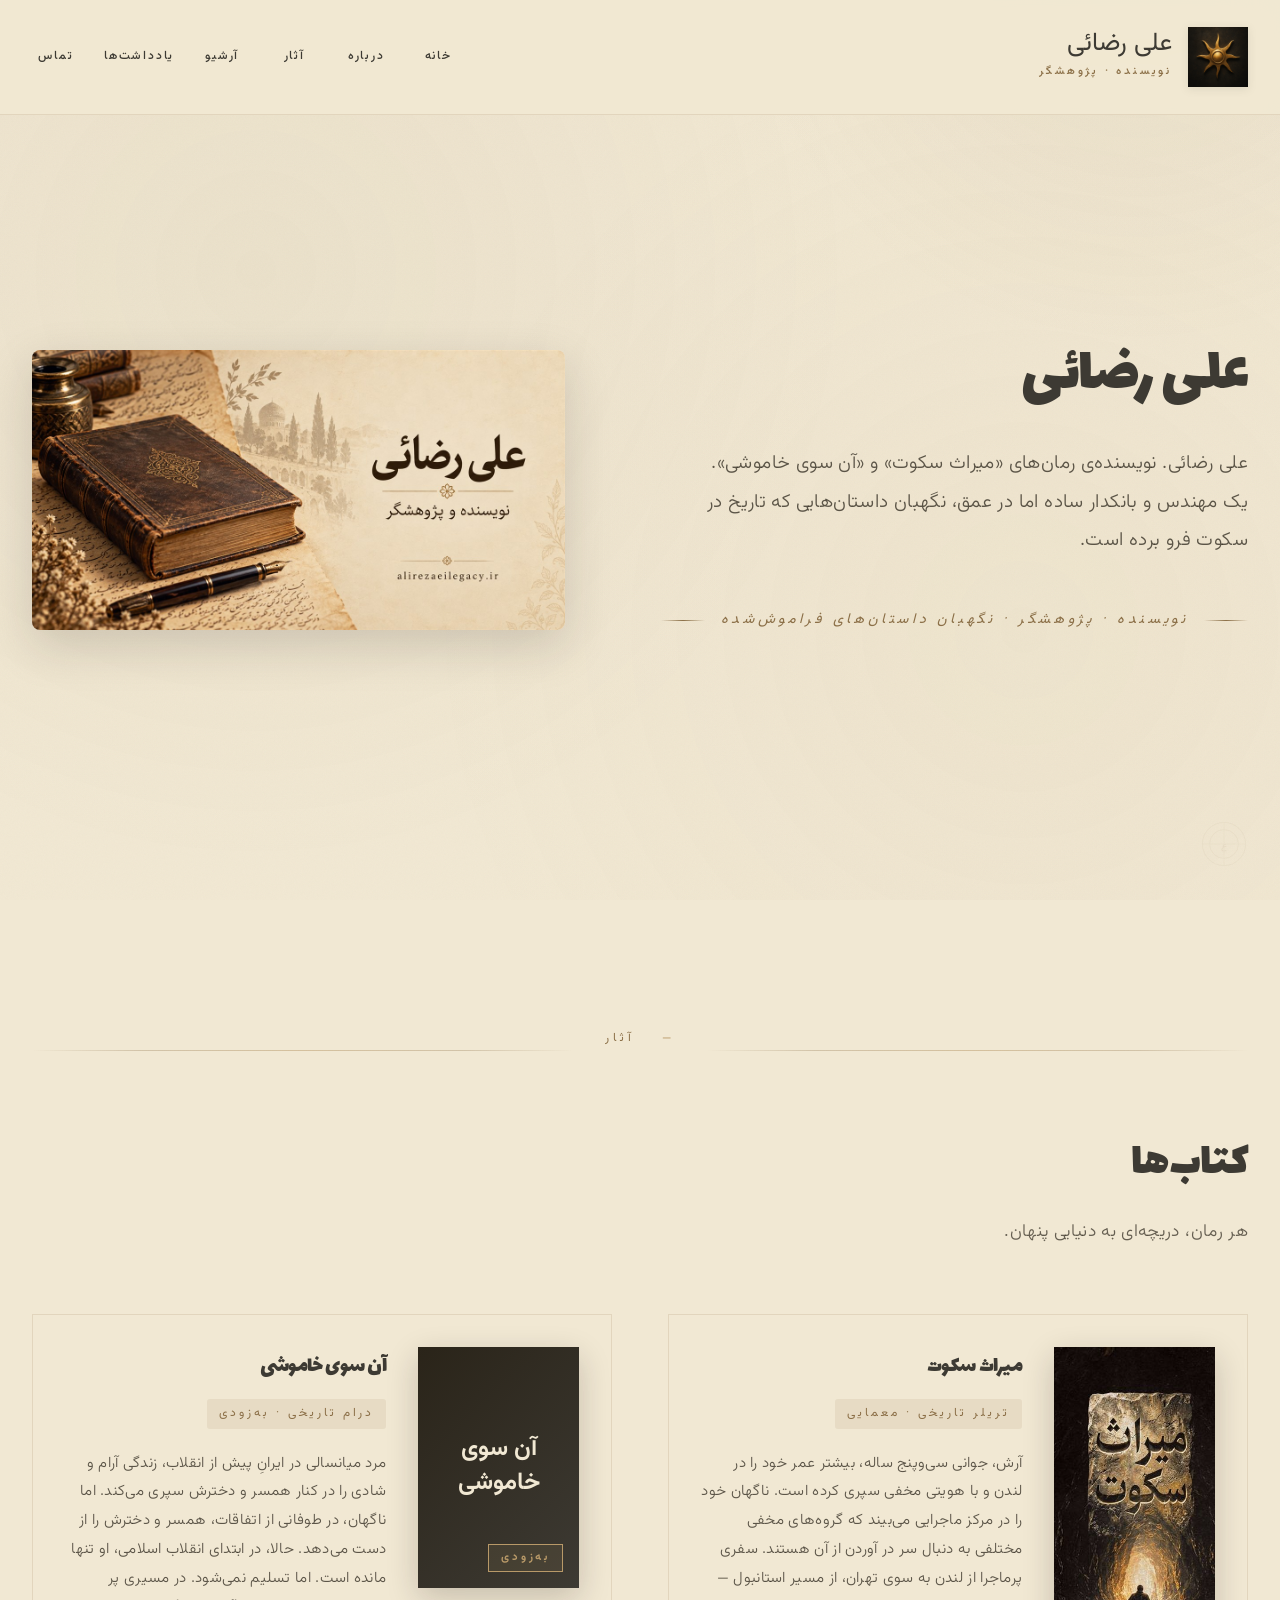
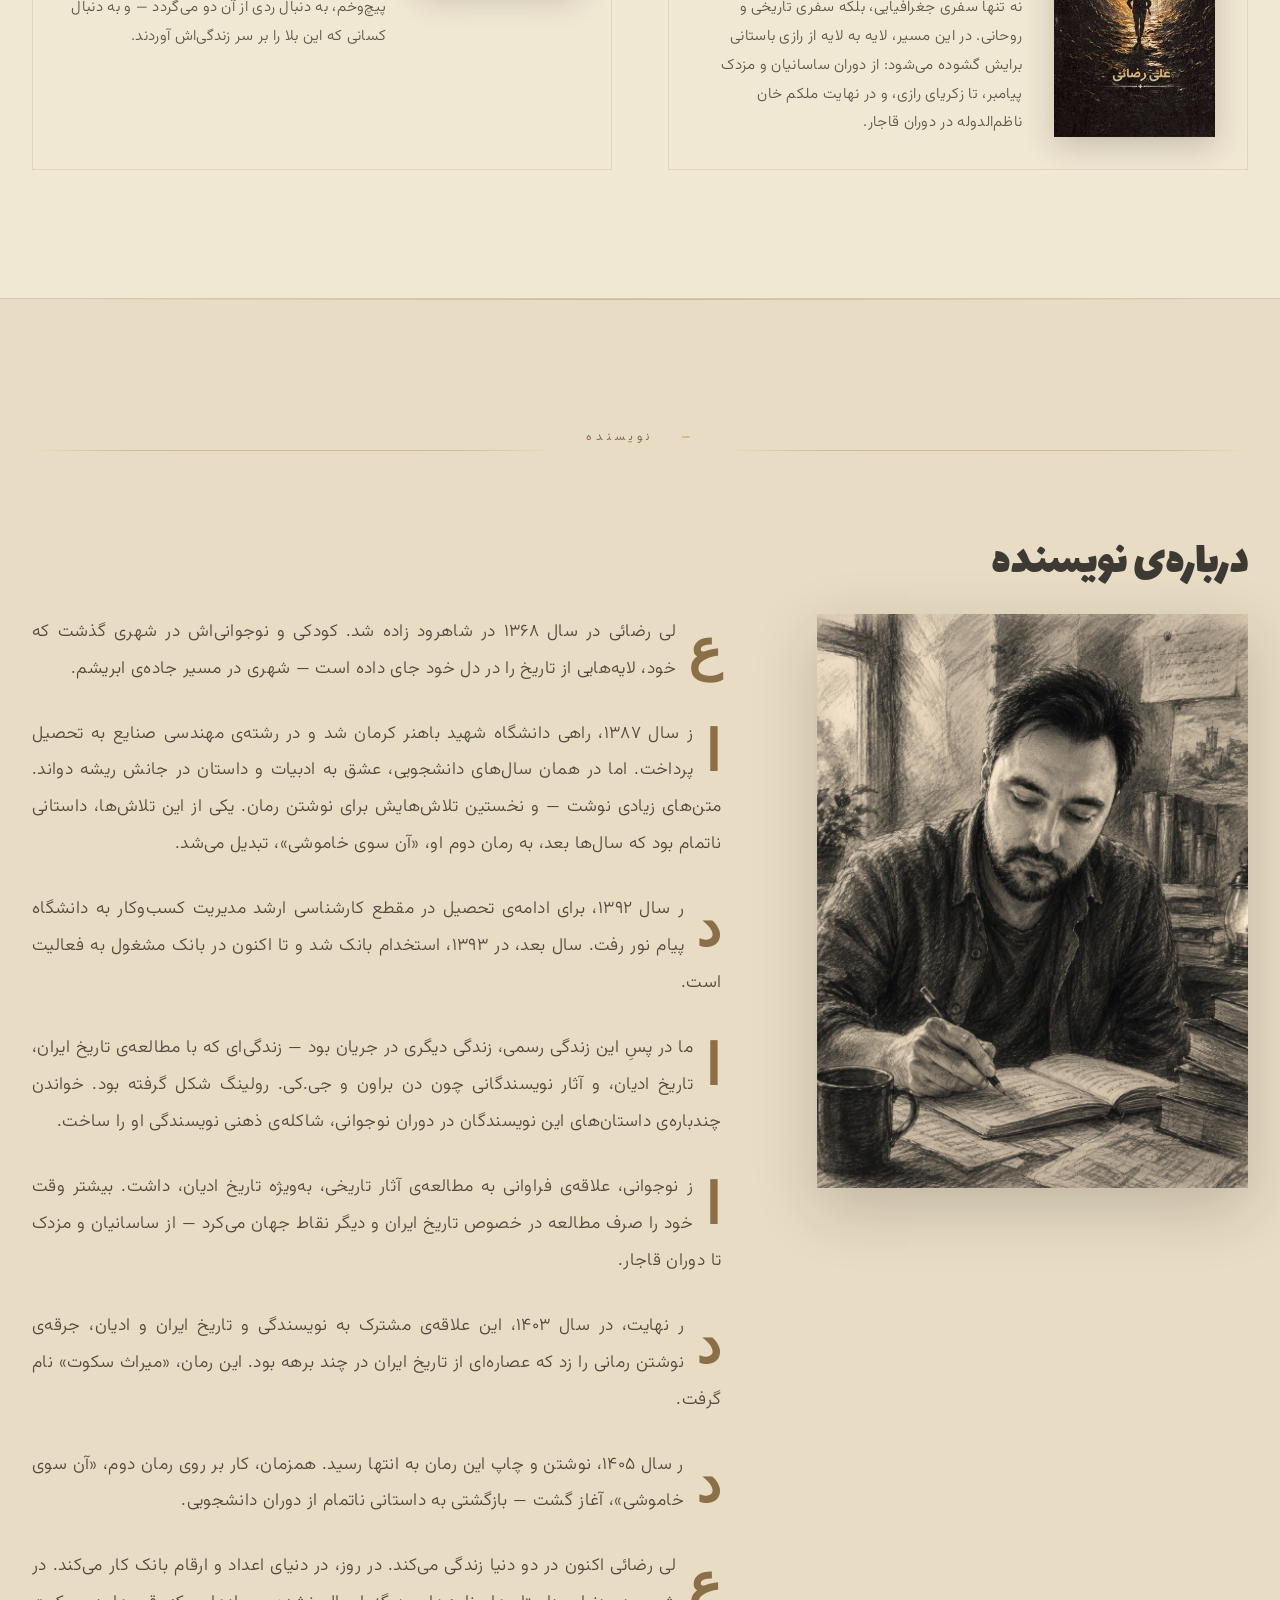
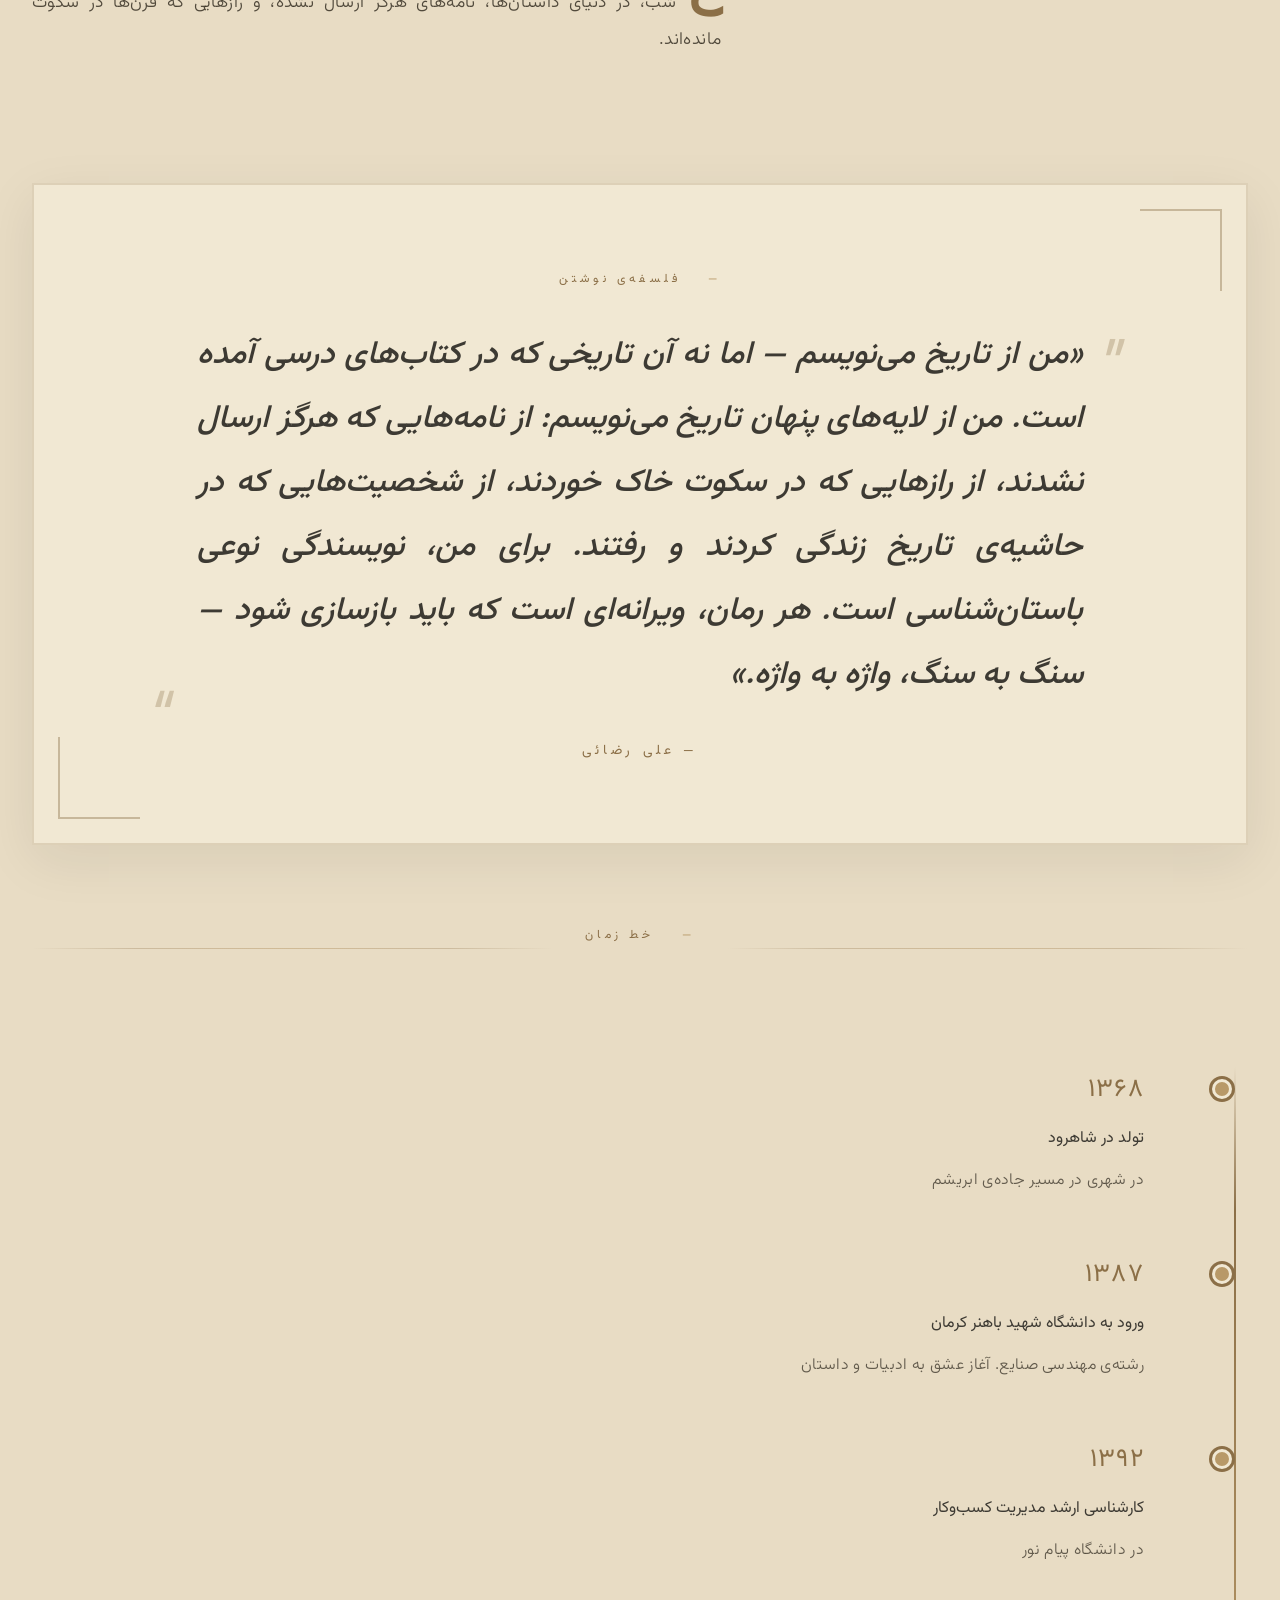
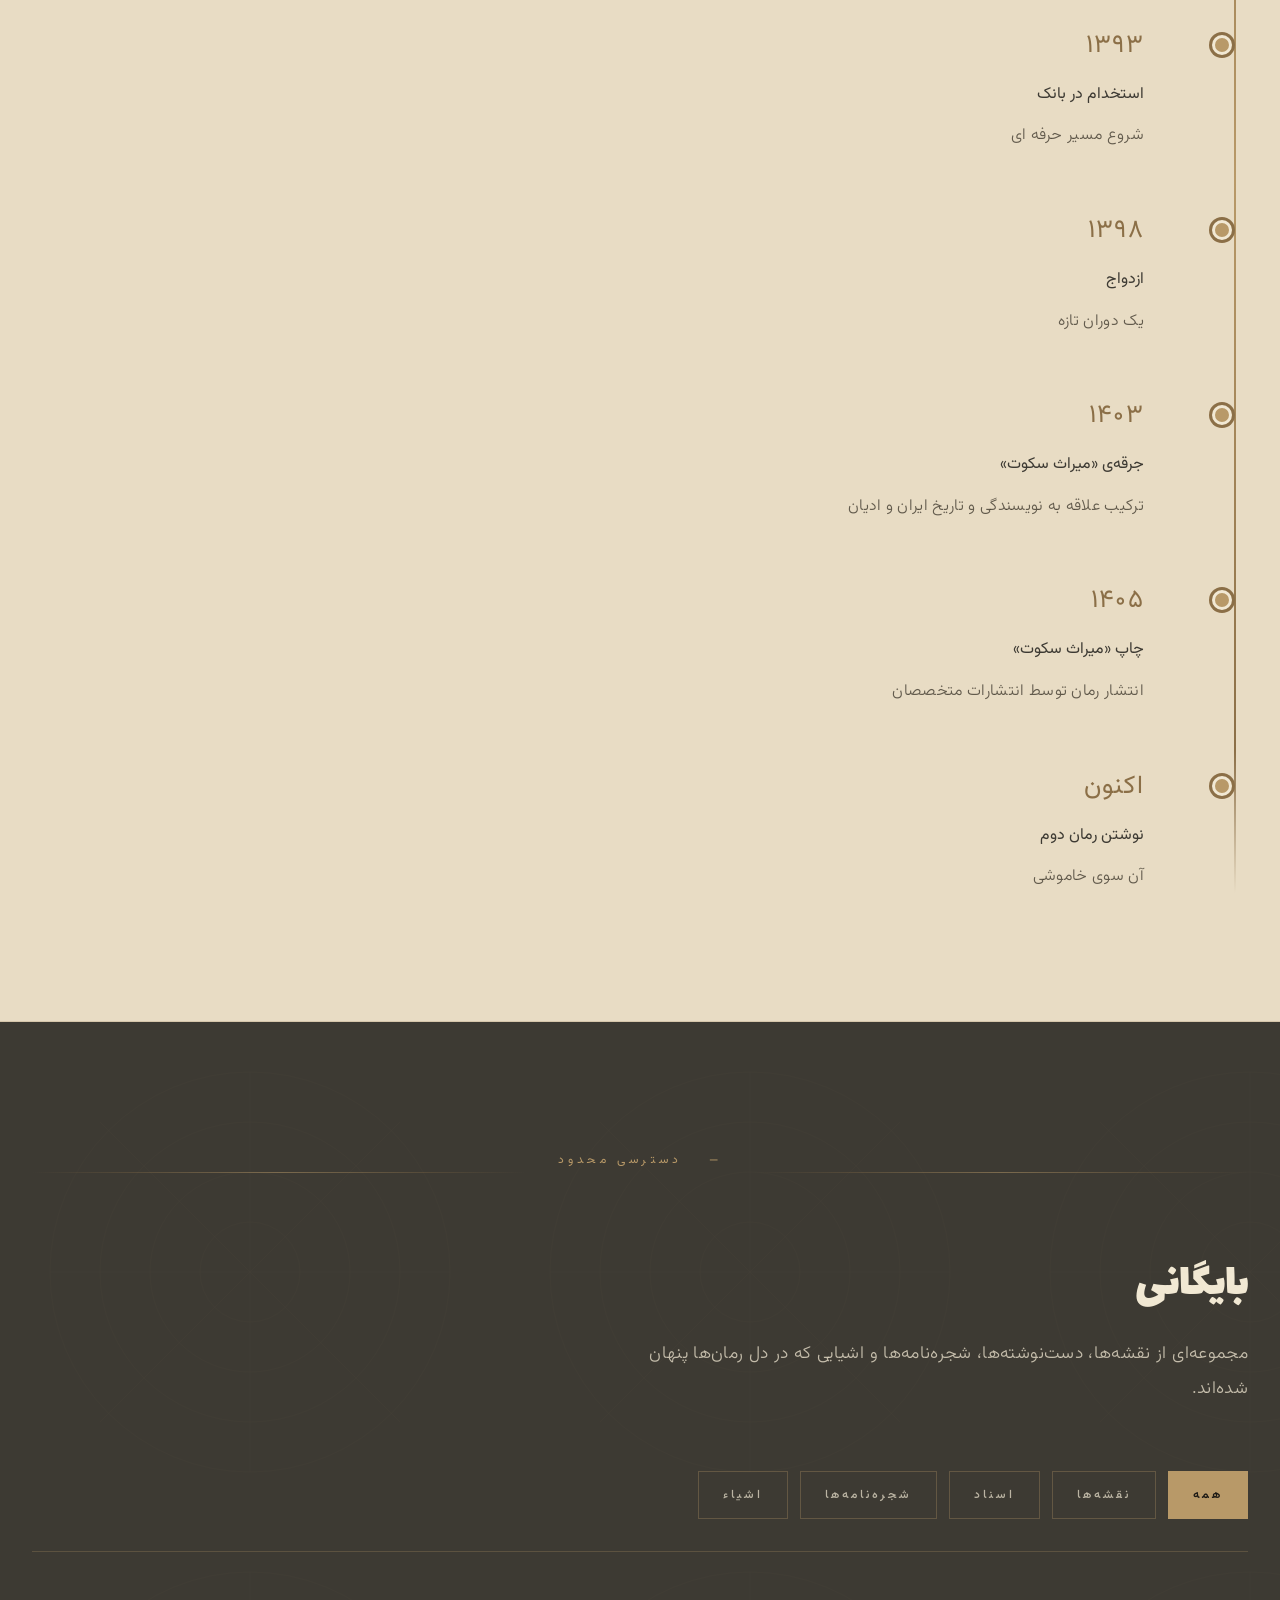
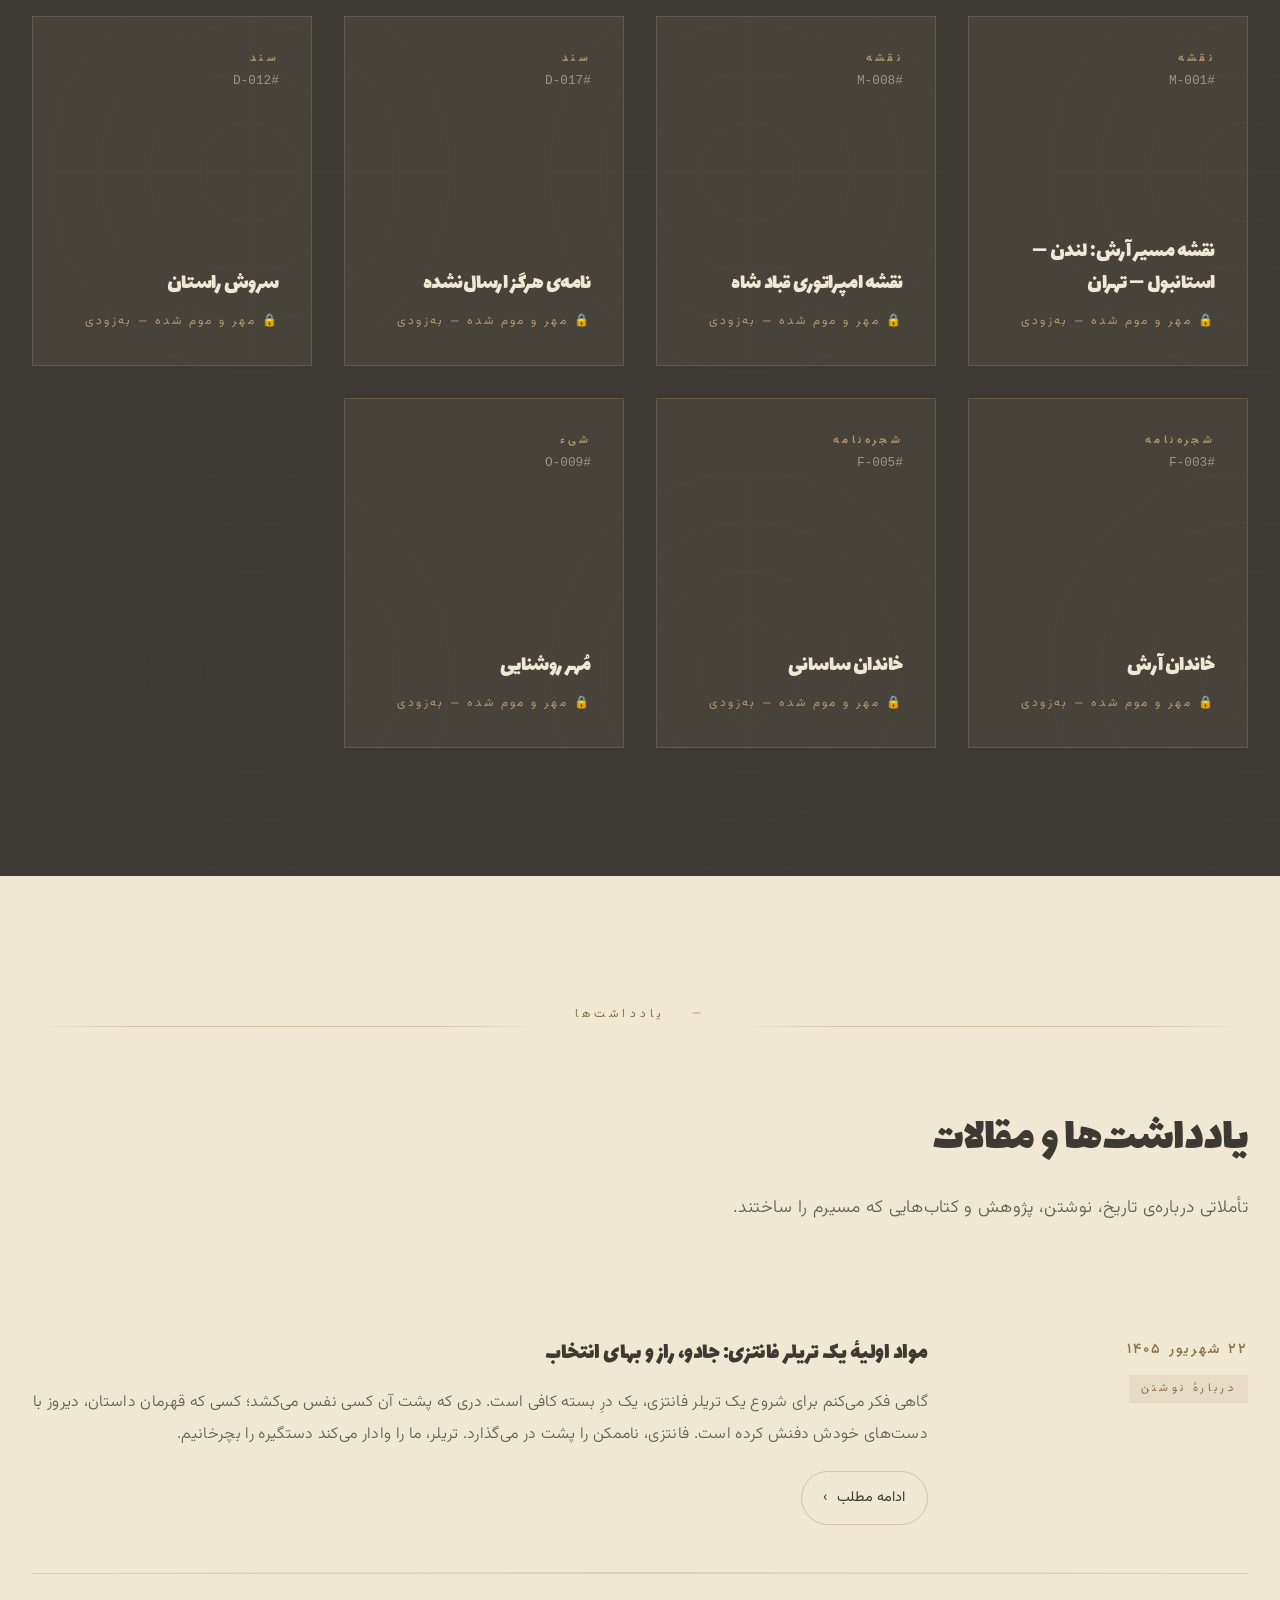
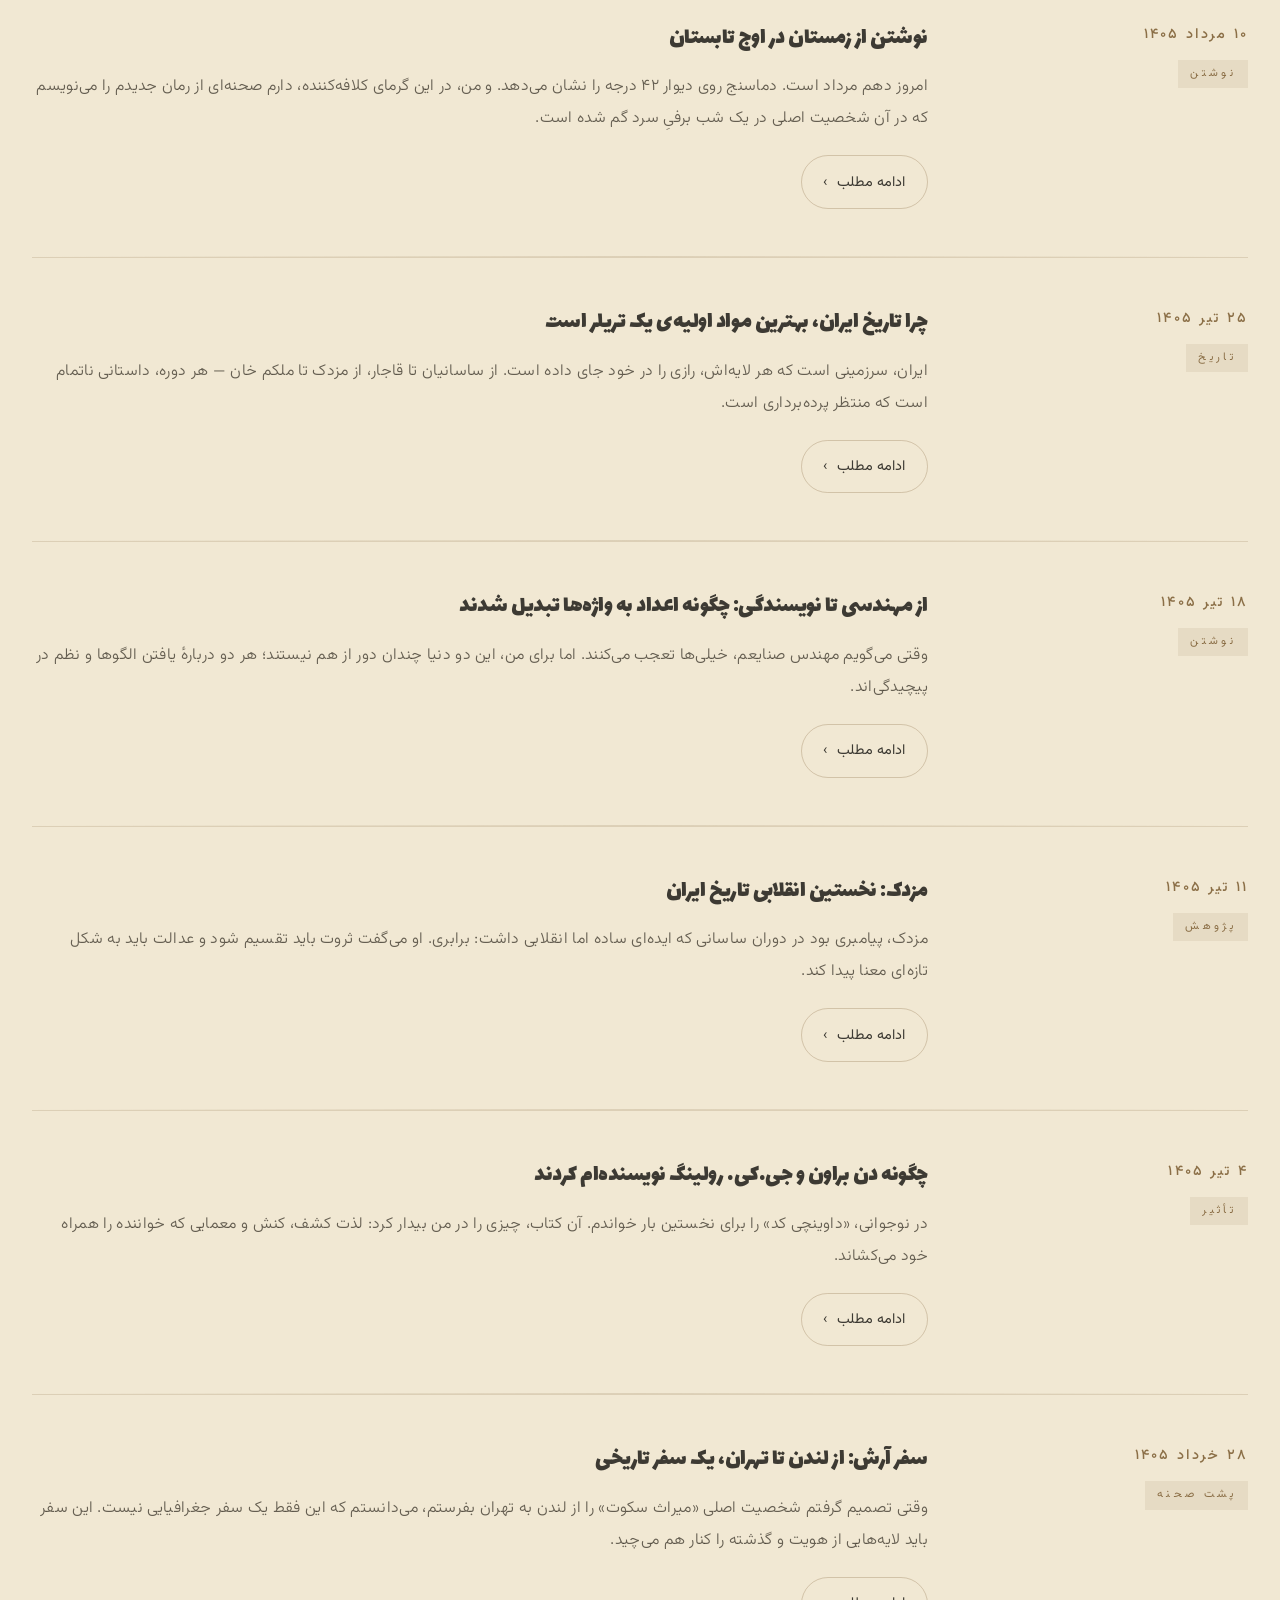
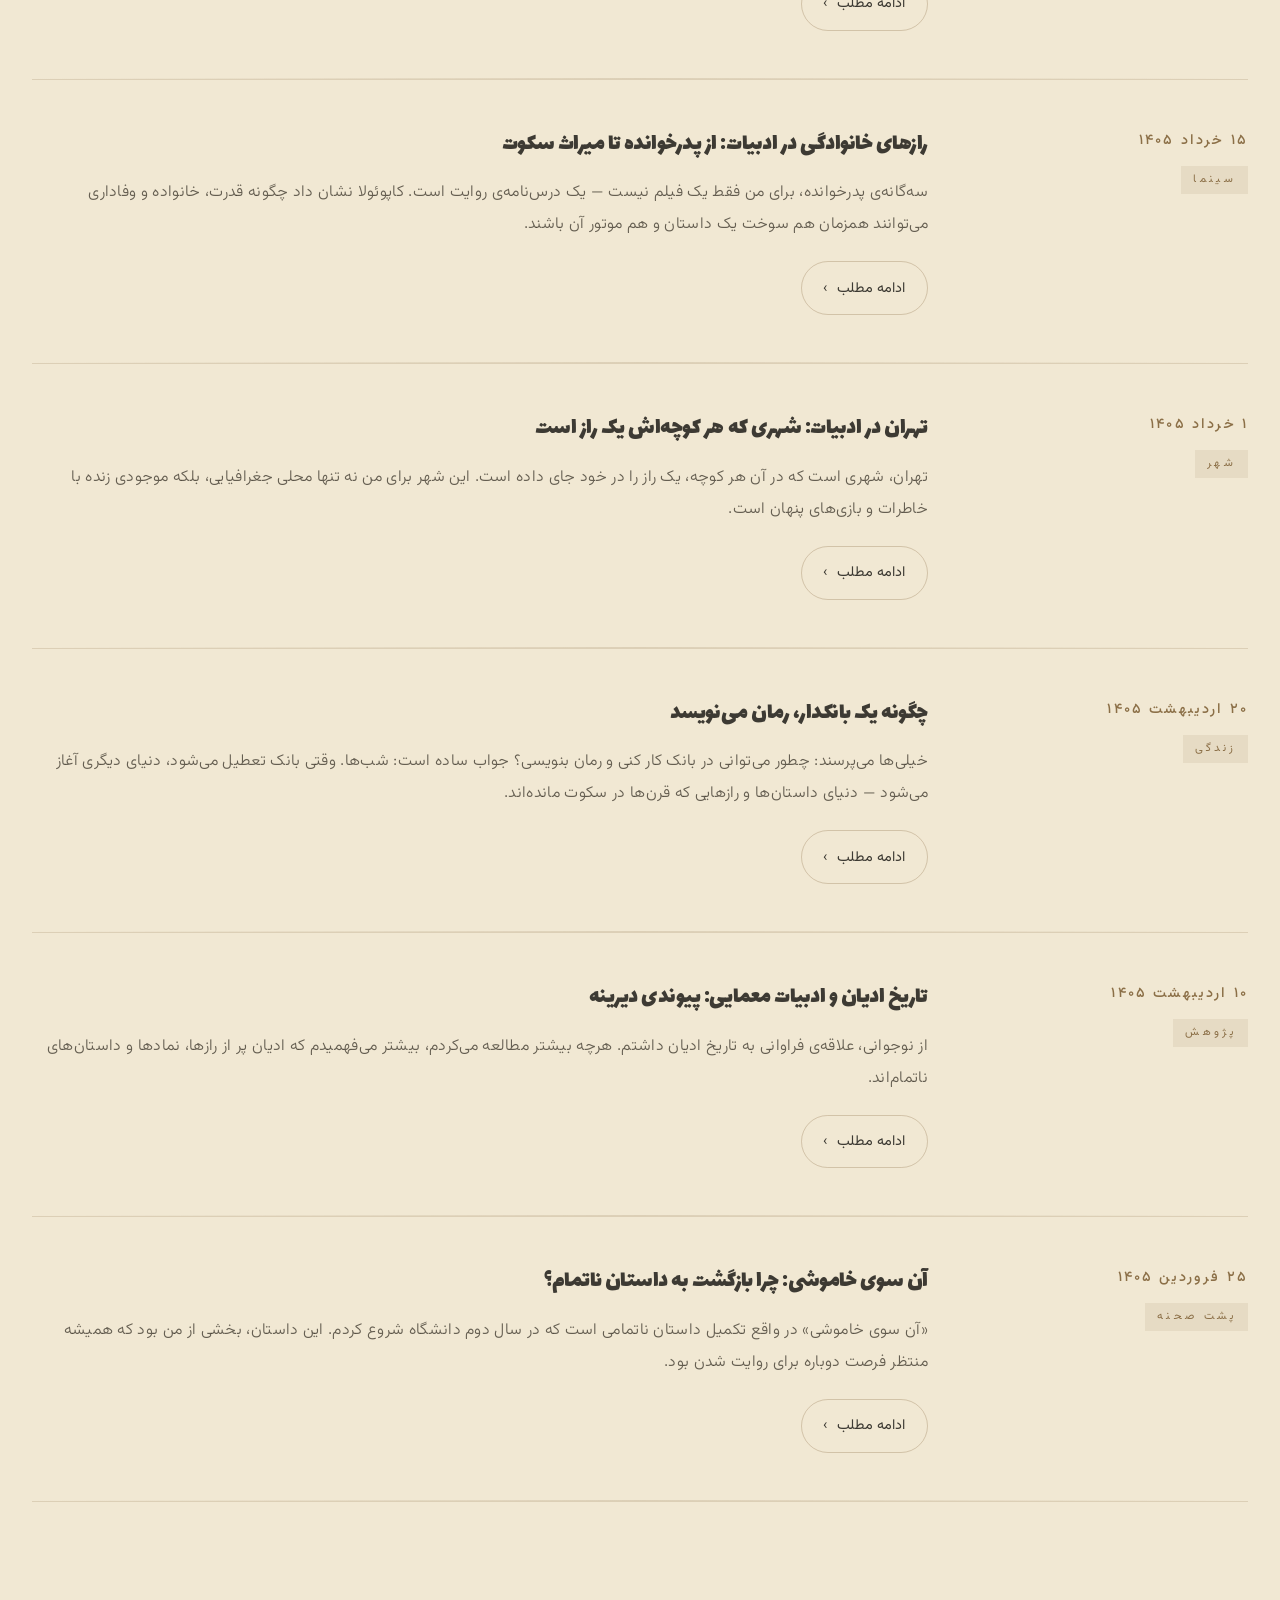
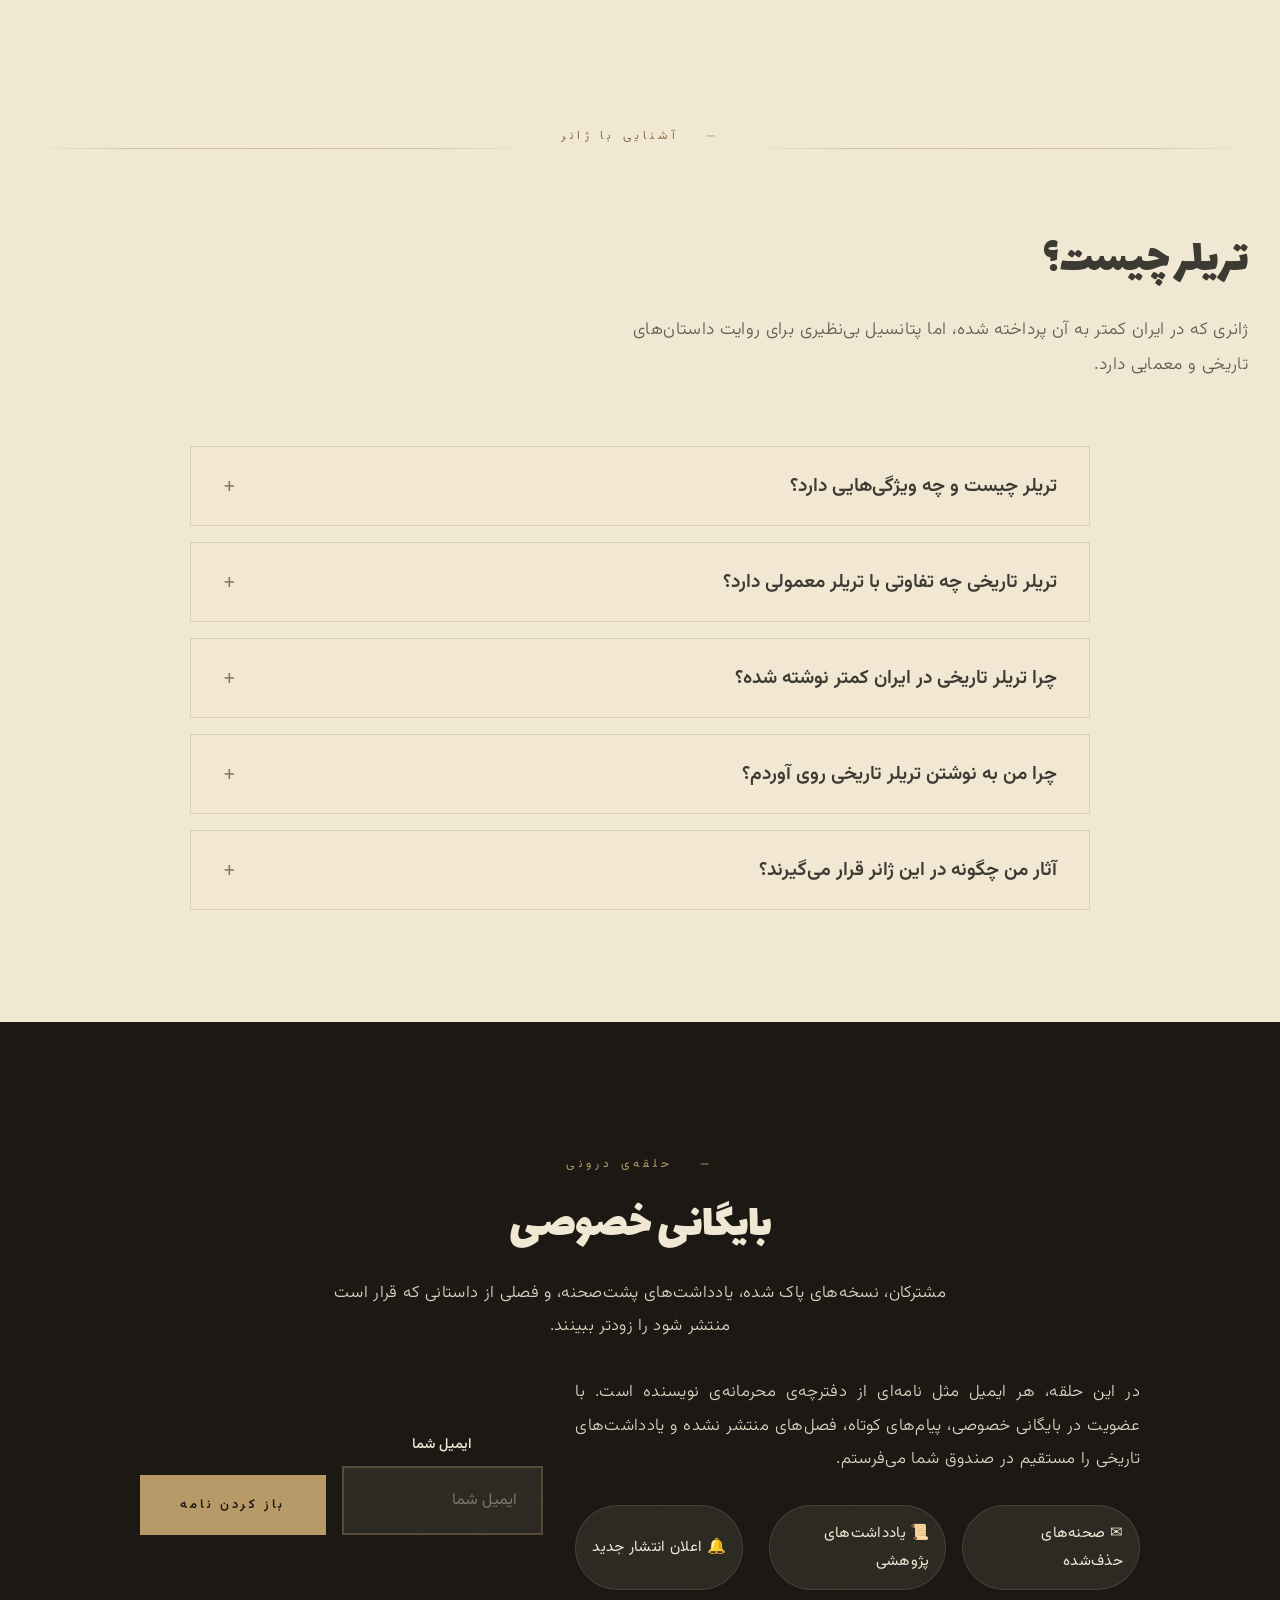
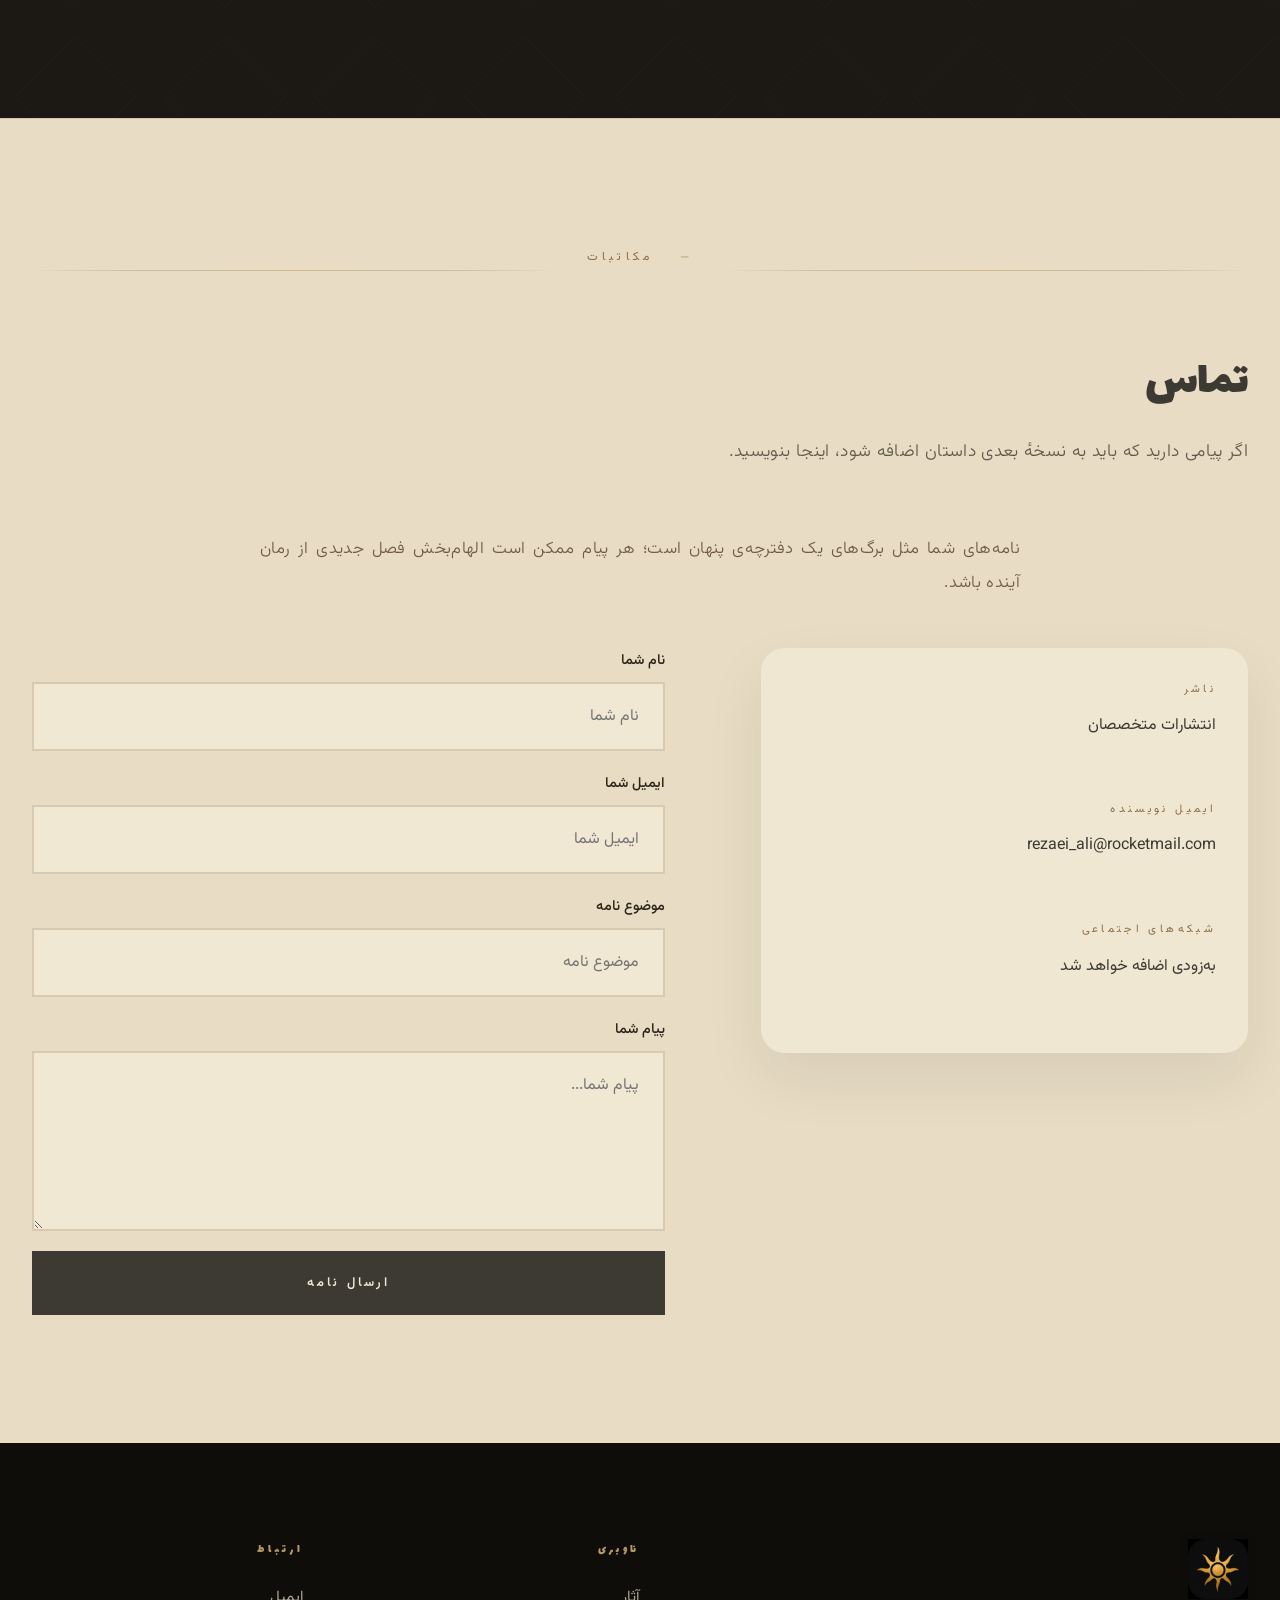
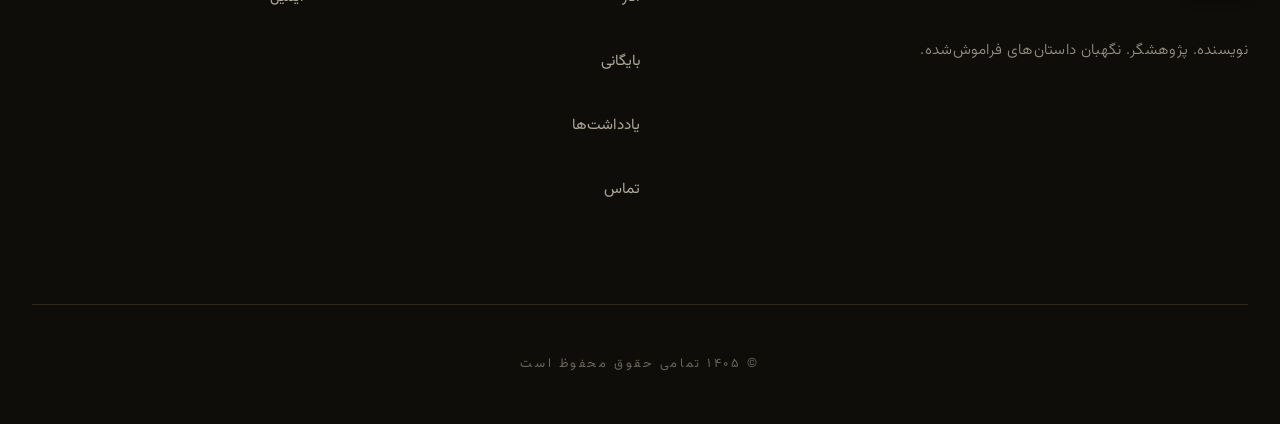
==== commit 2bbe5644: "Show journal articles in newest-first date order" ====
--- a/index.html
+++ b/index.html
@@ -271,6 +271,28 @@
       <p class="section-desc">تأملاتی درباره‌ی تاریخ، نوشتن، پژوهش و کتاب‌هایی که مسیرم را ساختند.</p>
 
       <div class="journal-list">
+        <article class="journal-item" id="fantasy-thriller-ingredients">
+          <div>
+            <div class="journal-date"><time datetime="2026-09-13">۲۲ شهریور ۱۴۰۵</time></div>
+            <div class="journal-cat">دربارهٔ نوشتن</div>
+          </div>
+          <div>
+            <h3 class="journal-title">مواد اولیهٔ یک تریلر فانتزی: جادو، راز و بهای انتخاب</h3>
+            <p class="journal-excerpt">گاهی فکر می‌کنم برای شروع یک تریلر فانتزی، یک درِ بسته کافی است. دری که پشت آن کسی نفس می‌کشد؛ کسی که قهرمان داستان، دیروز با دست‌های خودش دفنش کرده است. فانتزی، ناممکن را پشت در می‌گذارد. تریلر، ما را وادار می‌کند دستگیره را بچرخانیم.</p>
+            <div id="journal-more-11" class="journal-more" aria-hidden="true">
+              <p>اما همین تصویر، هنوز داستان نیست. برای من، مواد اولیهٔ چنین روایتی از یک آدم شروع می‌شود: کسی که چیزی برای از دست دادن دارد. ممکن است در جهان او مرده‌ها حرف بزنند و سایه‌ها از صاحبشان جدا شوند، اما ترسش باید آشنا باشد. ترس از گم کردن فرزند، از خیانت به یک دوست، یا از فهمیدن حقیقتی که تمام زندگی‌اش را زیر سؤال می‌برد. اگر این آدم برای خواننده مهم نباشد، بزرگ‌ترین جادو هم فقط آتش‌بازی است.</p>
+              <p>بعد، نوبت قانونی است که جادو را محدود می‌کند. فرض کنیم قهرمان می‌تواند با مرده‌ها صحبت کند، اما هر بار، یکی از خاطراتش را از دست می‌دهد. حالا قدرت او هم راه نجات است و هم خطر. برای پیدا کردن قاتل خواهرش باید از شاهدی مرده سؤال کند؛ ولی شاید بهای پاسخ، آخرین خاطره‌ای باشد که از خواهرش دارد. به نظرم تعلیق درست همین‌جا جان می‌گیرد: جایی که استفاده از قدرت، خودش مسئله‌ای تازه می‌سازد.</p>
+              <p>مادهٔ بعدی، راز است؛ رازی که جوابش پشت چند لایه پنهان شده باشد. چه کسی دروازه را باز کرده؟ چرا فقط یک نفر صدای آن سوی دیوار را می‌شنود؟ چرا نام مقتول، صد سال پیش در نسخه‌ای خطی نوشته شده است؟ دوست دارم هر سرنخ، هم قدمی به سوی پاسخ باشد و هم دلیل تازه‌ای برای تردید. البته جهان خیالی، مجوز تقلب نیست. اگر آخر داستان قرار است آینه‌ای دروغ بگوید، خواننده باید پیش‌تر فرصتی داشته باشد که به آن آینه شک کند.</p>
+              <p>بعد باید زمان را وارد کرد. تا سپیده‌دم، طلسم شکسته می‌شود. با سوختن آخرین صفحهٔ کتاب، راه بازگشت بسته خواهد شد. اما ساعت داستان همیشه یک شمارش معکوس روی دیوار نیست؛ گاهی همان حافظه‌ای است که آرام‌آرام پاک می‌شود. مهم این است که فرصت، بی‌انتها نباشد و هر تأخیر، چیزی را از قهرمان بگیرد. آن وقت حتی یک گفت‌وگوی آرام هم می‌تواند نفس خواننده را در سینه نگه دارد.</p>
+              <p>جهان داستان هم باید در این فشار شریک باشد. شهری که در آن نام واقعی آدم‌ها قدرت دارد، باید در شیوهٔ سلام کردن، ثبت تولد و حتی نوشتن نامه‌های عاشقانه فرق داشته باشد. من دلم می‌خواهد این تفاوت‌ها را هنگام حرکت شخصیت ببینم: وقتی نامش را پشت در پنهان می‌کند یا نامه‌ای را پیش از خواندن می‌سوزاند. جزئیات جهان، وقتی به انتخاب و خطر وصل می‌شوند، هم باورپذیرترند و هم داستان را جلو می‌برند.</p>
+              <p>و سرانجام، نیرویی لازم است که روبه‌روی قهرمان بایستد و خواسته‌ای روشن داشته باشد. کسی که برای رسیدن به هدفش برنامه دارد، اشتباه می‌کند و از اشتباه قهرمان استفاده می‌کند. شاید او هم زمانی می‌خواسته عزیزش را نجات بدهد؛ فقط جایی در مسیر، پذیرفته که دیگران بهای نجات را بپردازند. چنین تقابلی برای من جذاب است، چون نبرد را از برخورد دو قدرت به برخورد دو انتخاب تبدیل می‌کند.</p>
+              <p>اگر بخواهم این مواد را کنار هم بگذارم، به یک تصویر برمی‌گردم: آدمی با ترسی آشنا، در جهانی با قانونی ناآشنا، دنبال حقیقتی می‌رود که وقت کمی برای کشفش دارد. هر قدم، چیزی را روشن می‌کند و چیزی را از او می‌گیرد. جادو می‌تواند در را باز کند، اما عبور از آن باید تصمیم خود او باشد.</p>
+              <p>شاید راز یک تریلر فانتزی همین باشد. وقتی کتاب بسته می‌شود، خواننده هنوز صدای آن سوی در را به یاد دارد؛ اما چیزی که رهایش نمی‌کند، بهایی است که یک آدم برای باز کردنش پرداخته است.</p>
+            </div>
+            <button type="button" class="journal-toggle" aria-controls="journal-more-11" aria-expanded="false">ادامه مطلب</button>
+          </div>
+        </article>
+
         <article class="journal-item">
           <div>
             <div class="journal-date">۱۰ مرداد ۱۴۰۵</div>
@@ -467,27 +489,6 @@
           </div>
         </article>
 
-        <article class="journal-item" id="fantasy-thriller-ingredients">
-          <div>
-            <div class="journal-date"><time datetime="2026-09-13">۲۲ شهریور ۱۴۰۵</time></div>
-            <div class="journal-cat">دربارهٔ نوشتن</div>
-          </div>
-          <div>
-            <h3 class="journal-title">مواد اولیهٔ یک تریلر فانتزی: جادو، راز و بهای انتخاب</h3>
-            <p class="journal-excerpt">گاهی فکر می‌کنم برای شروع یک تریلر فانتزی، یک درِ بسته کافی است. دری که پشت آن کسی نفس می‌کشد؛ کسی که قهرمان داستان، دیروز با دست‌های خودش دفنش کرده است. فانتزی، ناممکن را پشت در می‌گذارد. تریلر، ما را وادار می‌کند دستگیره را بچرخانیم.</p>
-            <div id="journal-more-11" class="journal-more" aria-hidden="true">
-              <p>اما همین تصویر، هنوز داستان نیست. برای من، مواد اولیهٔ چنین روایتی از یک آدم شروع می‌شود: کسی که چیزی برای از دست دادن دارد. ممکن است در جهان او مرده‌ها حرف بزنند و سایه‌ها از صاحبشان جدا شوند، اما ترسش باید آشنا باشد. ترس از گم کردن فرزند، از خیانت به یک دوست، یا از فهمیدن حقیقتی که تمام زندگی‌اش را زیر سؤال می‌برد. اگر این آدم برای خواننده مهم نباشد، بزرگ‌ترین جادو هم فقط آتش‌بازی است.</p>
-              <p>بعد، نوبت قانونی است که جادو را محدود می‌کند. فرض کنیم قهرمان می‌تواند با مرده‌ها صحبت کند، اما هر بار، یکی از خاطراتش را از دست می‌دهد. حالا قدرت او هم راه نجات است و هم خطر. برای پیدا کردن قاتل خواهرش باید از شاهدی مرده سؤال کند؛ ولی شاید بهای پاسخ، آخرین خاطره‌ای باشد که از خواهرش دارد. به نظرم تعلیق درست همین‌جا جان می‌گیرد: جایی که استفاده از قدرت، خودش مسئله‌ای تازه می‌سازد.</p>
-              <p>مادهٔ بعدی، راز است؛ رازی که جوابش پشت چند لایه پنهان شده باشد. چه کسی دروازه را باز کرده؟ چرا فقط یک نفر صدای آن سوی دیوار را می‌شنود؟ چرا نام مقتول، صد سال پیش در نسخه‌ای خطی نوشته شده است؟ دوست دارم هر سرنخ، هم قدمی به سوی پاسخ باشد و هم دلیل تازه‌ای برای تردید. البته جهان خیالی، مجوز تقلب نیست. اگر آخر داستان قرار است آینه‌ای دروغ بگوید، خواننده باید پیش‌تر فرصتی داشته باشد که به آن آینه شک کند.</p>
-              <p>بعد باید زمان را وارد کرد. تا سپیده‌دم، طلسم شکسته می‌شود. با سوختن آخرین صفحهٔ کتاب، راه بازگشت بسته خواهد شد. اما ساعت داستان همیشه یک شمارش معکوس روی دیوار نیست؛ گاهی همان حافظه‌ای است که آرام‌آرام پاک می‌شود. مهم این است که فرصت، بی‌انتها نباشد و هر تأخیر، چیزی را از قهرمان بگیرد. آن وقت حتی یک گفت‌وگوی آرام هم می‌تواند نفس خواننده را در سینه نگه دارد.</p>
-              <p>جهان داستان هم باید در این فشار شریک باشد. شهری که در آن نام واقعی آدم‌ها قدرت دارد، باید در شیوهٔ سلام کردن، ثبت تولد و حتی نوشتن نامه‌های عاشقانه فرق داشته باشد. من دلم می‌خواهد این تفاوت‌ها را هنگام حرکت شخصیت ببینم: وقتی نامش را پشت در پنهان می‌کند یا نامه‌ای را پیش از خواندن می‌سوزاند. جزئیات جهان، وقتی به انتخاب و خطر وصل می‌شوند، هم باورپذیرترند و هم داستان را جلو می‌برند.</p>
-              <p>و سرانجام، نیرویی لازم است که روبه‌روی قهرمان بایستد و خواسته‌ای روشن داشته باشد. کسی که برای رسیدن به هدفش برنامه دارد، اشتباه می‌کند و از اشتباه قهرمان استفاده می‌کند. شاید او هم زمانی می‌خواسته عزیزش را نجات بدهد؛ فقط جایی در مسیر، پذیرفته که دیگران بهای نجات را بپردازند. چنین تقابلی برای من جذاب است، چون نبرد را از برخورد دو قدرت به برخورد دو انتخاب تبدیل می‌کند.</p>
-              <p>اگر بخواهم این مواد را کنار هم بگذارم، به یک تصویر برمی‌گردم: آدمی با ترسی آشنا، در جهانی با قانونی ناآشنا، دنبال حقیقتی می‌رود که وقت کمی برای کشفش دارد. هر قدم، چیزی را روشن می‌کند و چیزی را از او می‌گیرد. جادو می‌تواند در را باز کند، اما عبور از آن باید تصمیم خود او باشد.</p>
-              <p>شاید راز یک تریلر فانتزی همین باشد. وقتی کتاب بسته می‌شود، خواننده هنوز صدای آن سوی در را به یاد دارد؛ اما چیزی که رهایش نمی‌کند، بهایی است که یک آدم برای باز کردنش پرداخته است.</p>
-            </div>
-            <button type="button" class="journal-toggle" aria-controls="journal-more-11" aria-expanded="false">ادامه مطلب</button>
-          </div>
-        </article>
       </div>
     </div>
   </section>
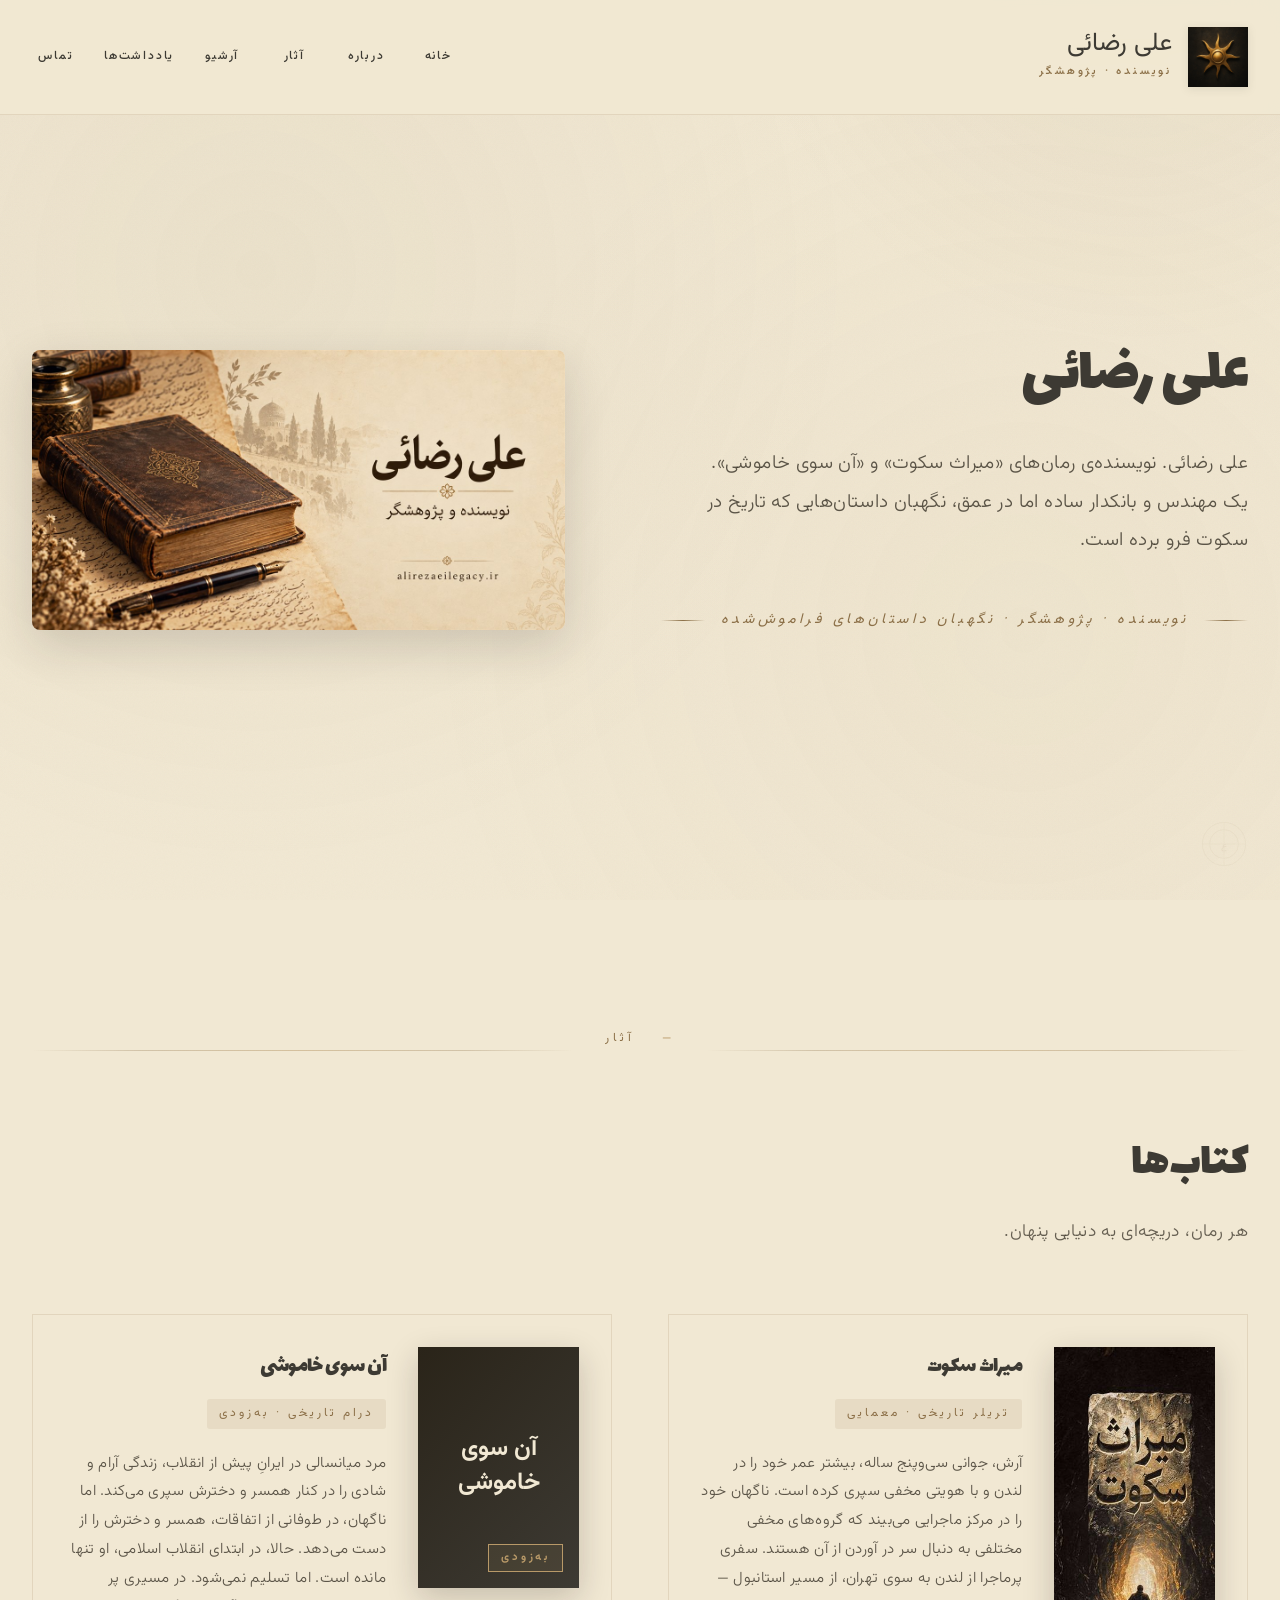
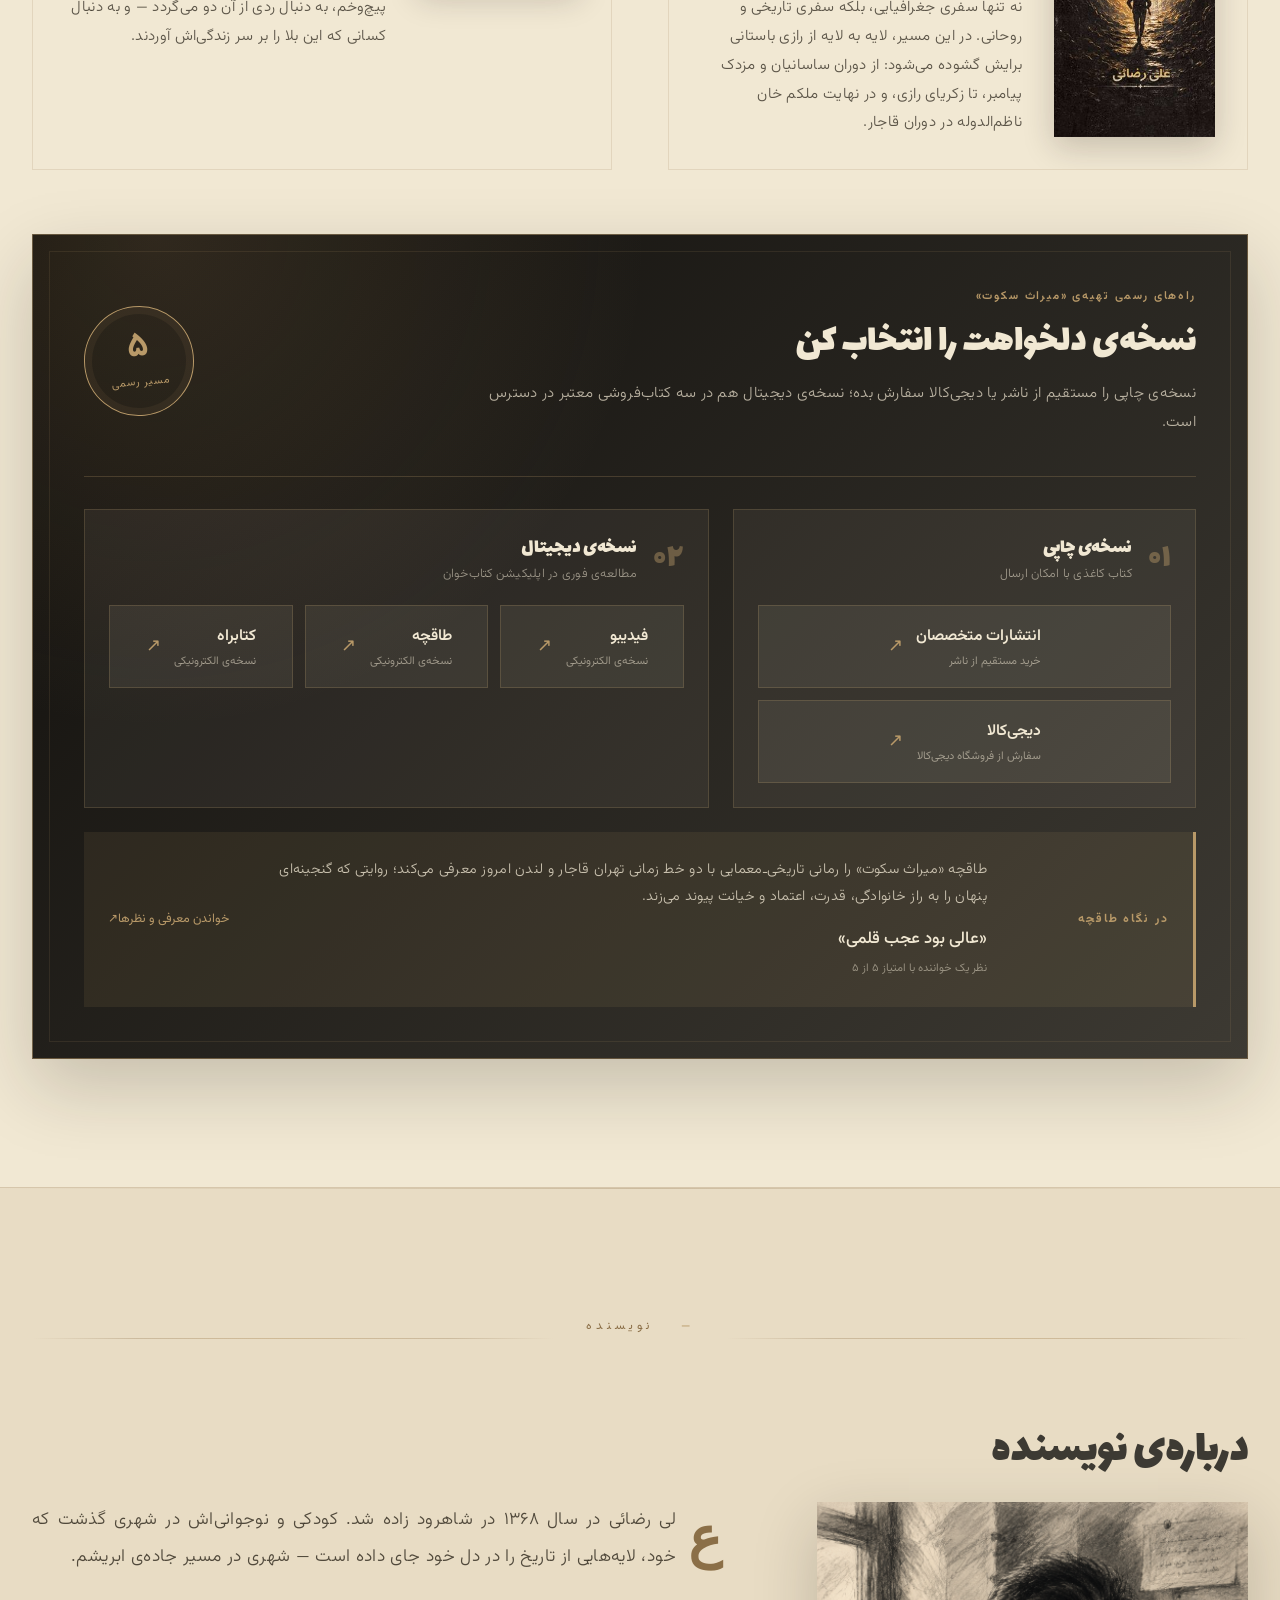
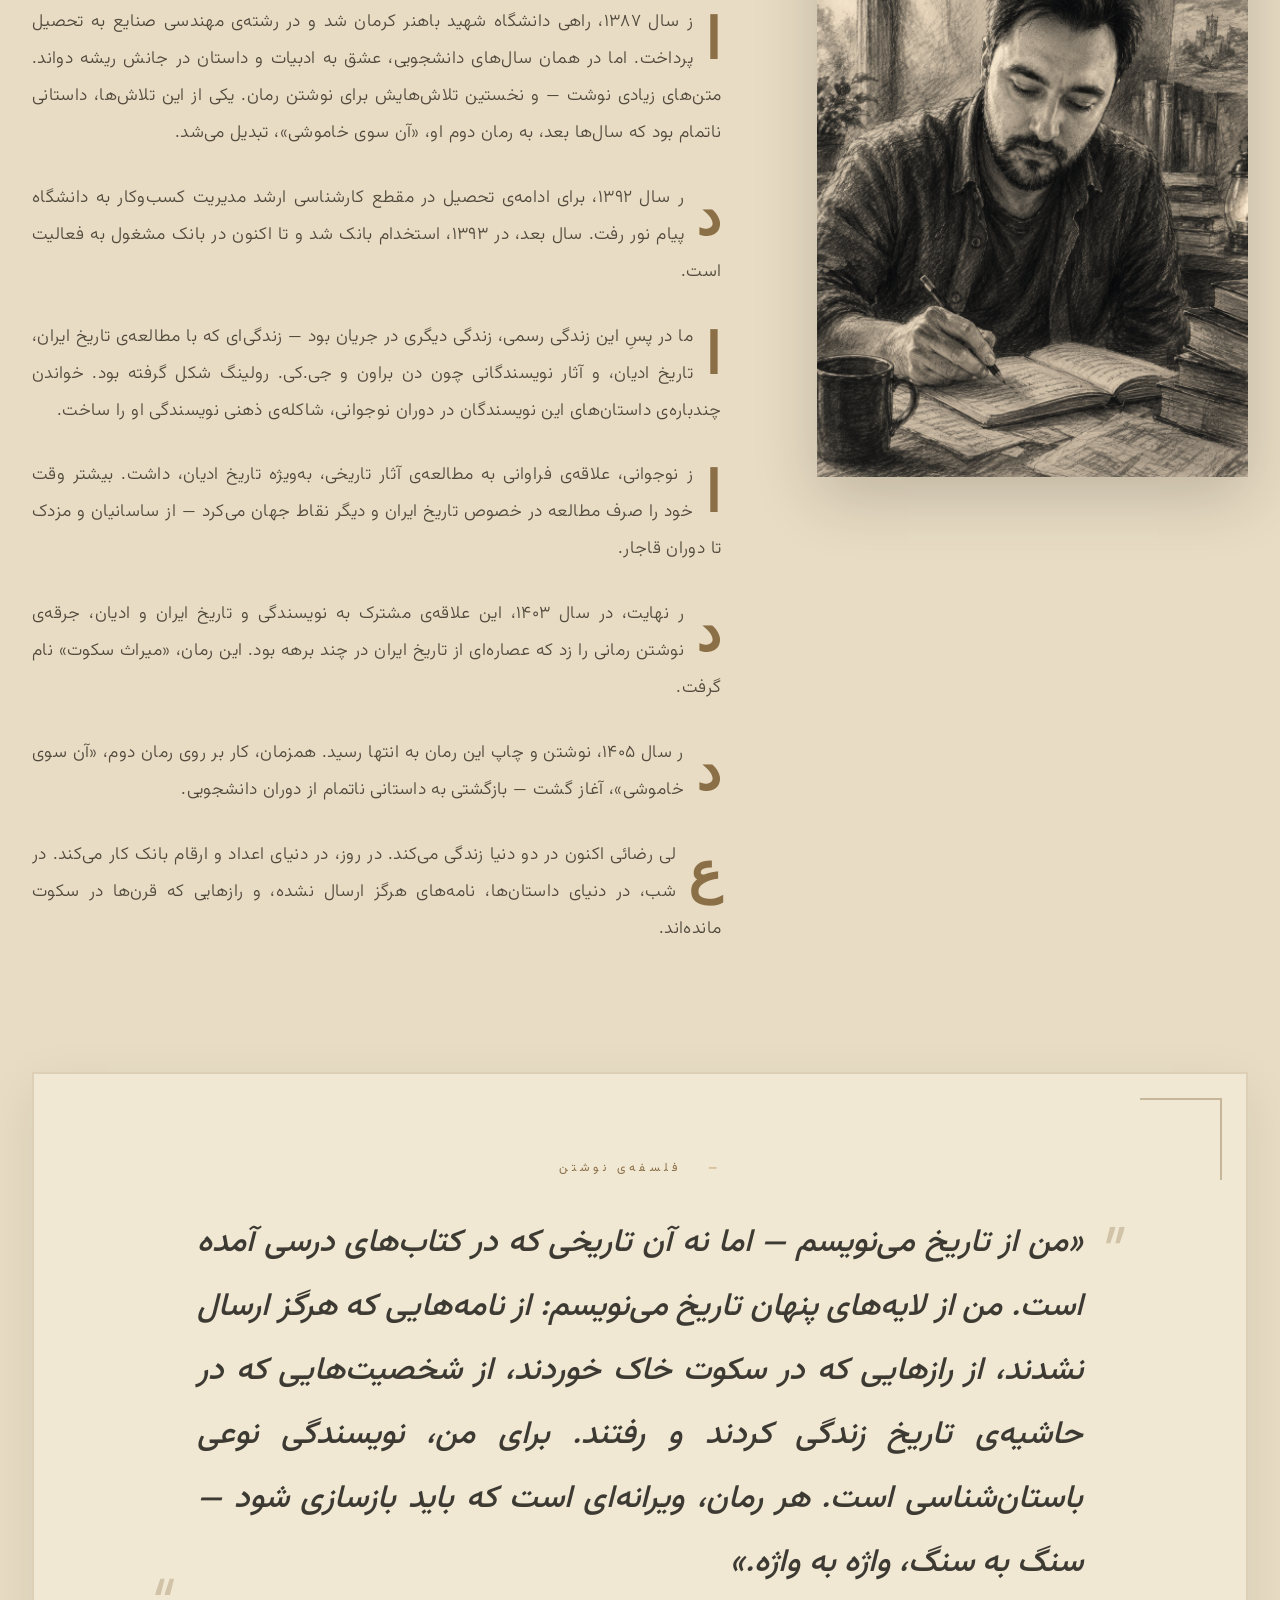
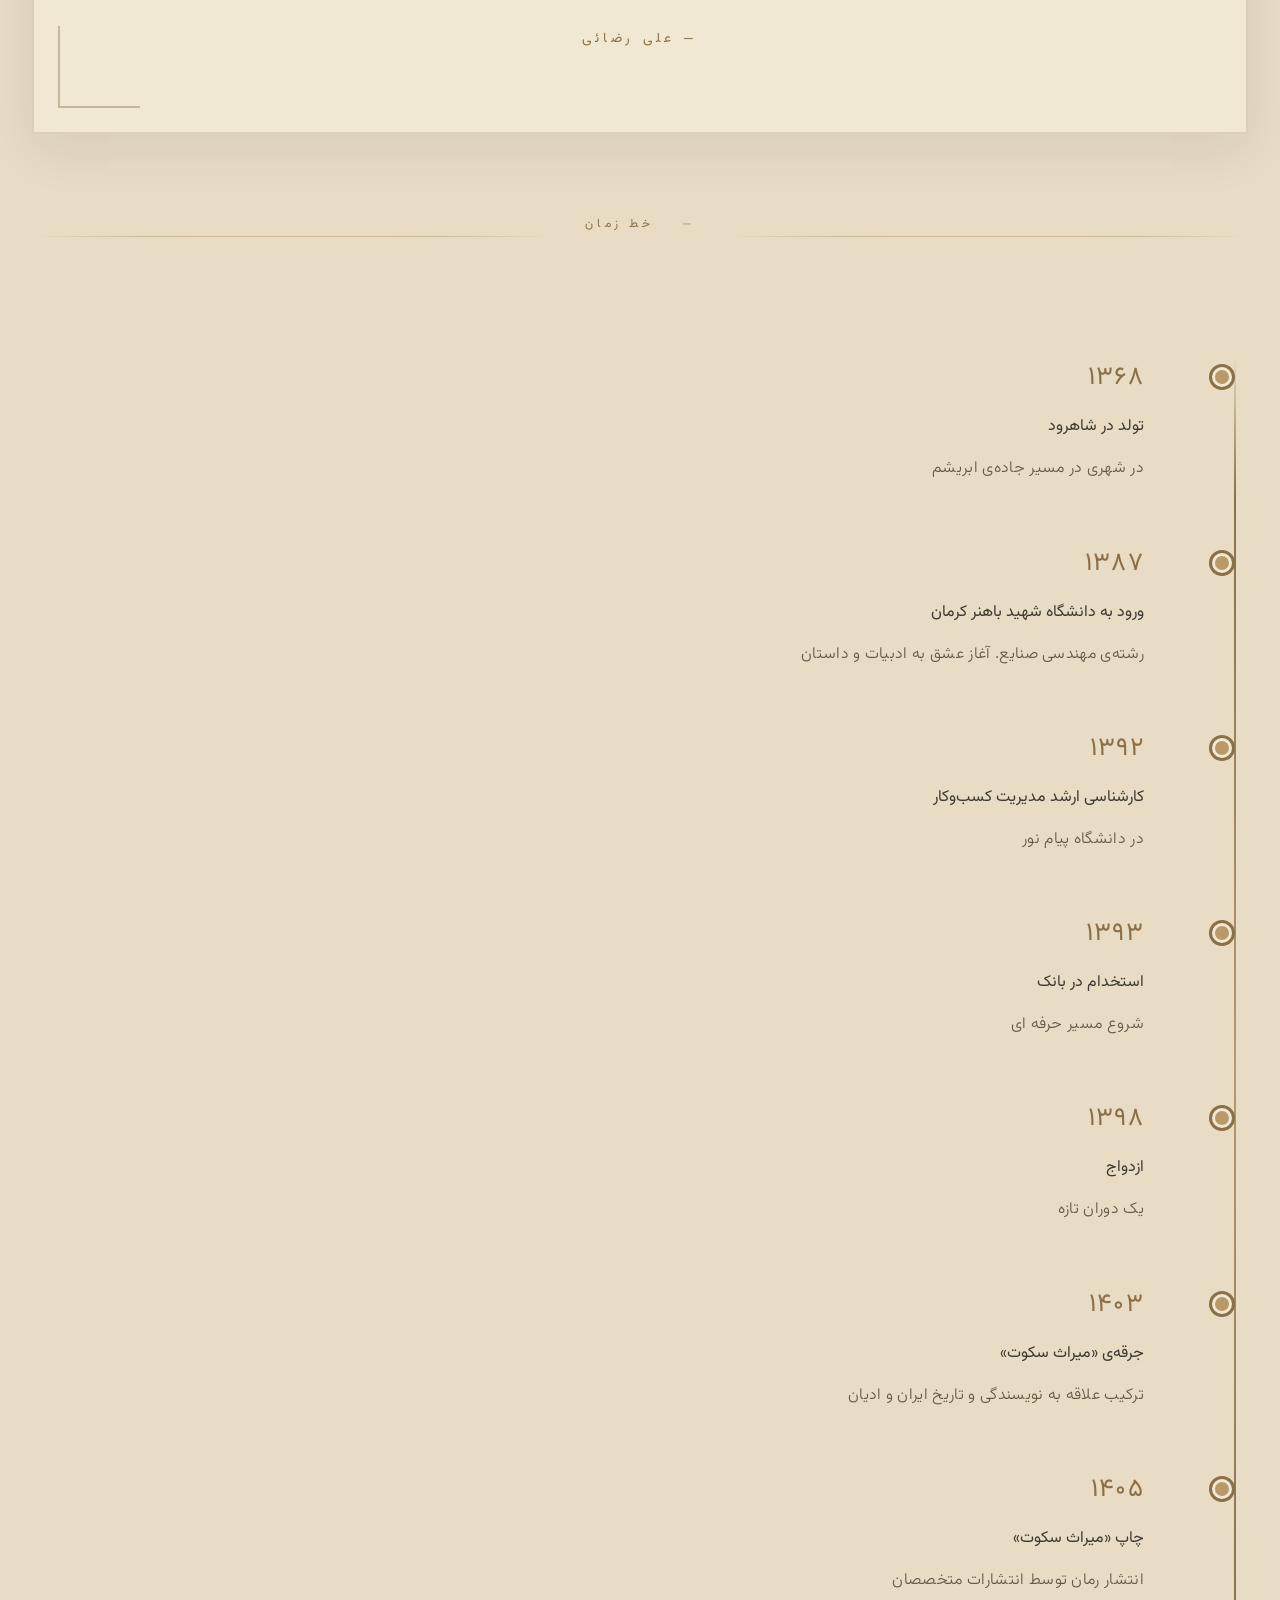
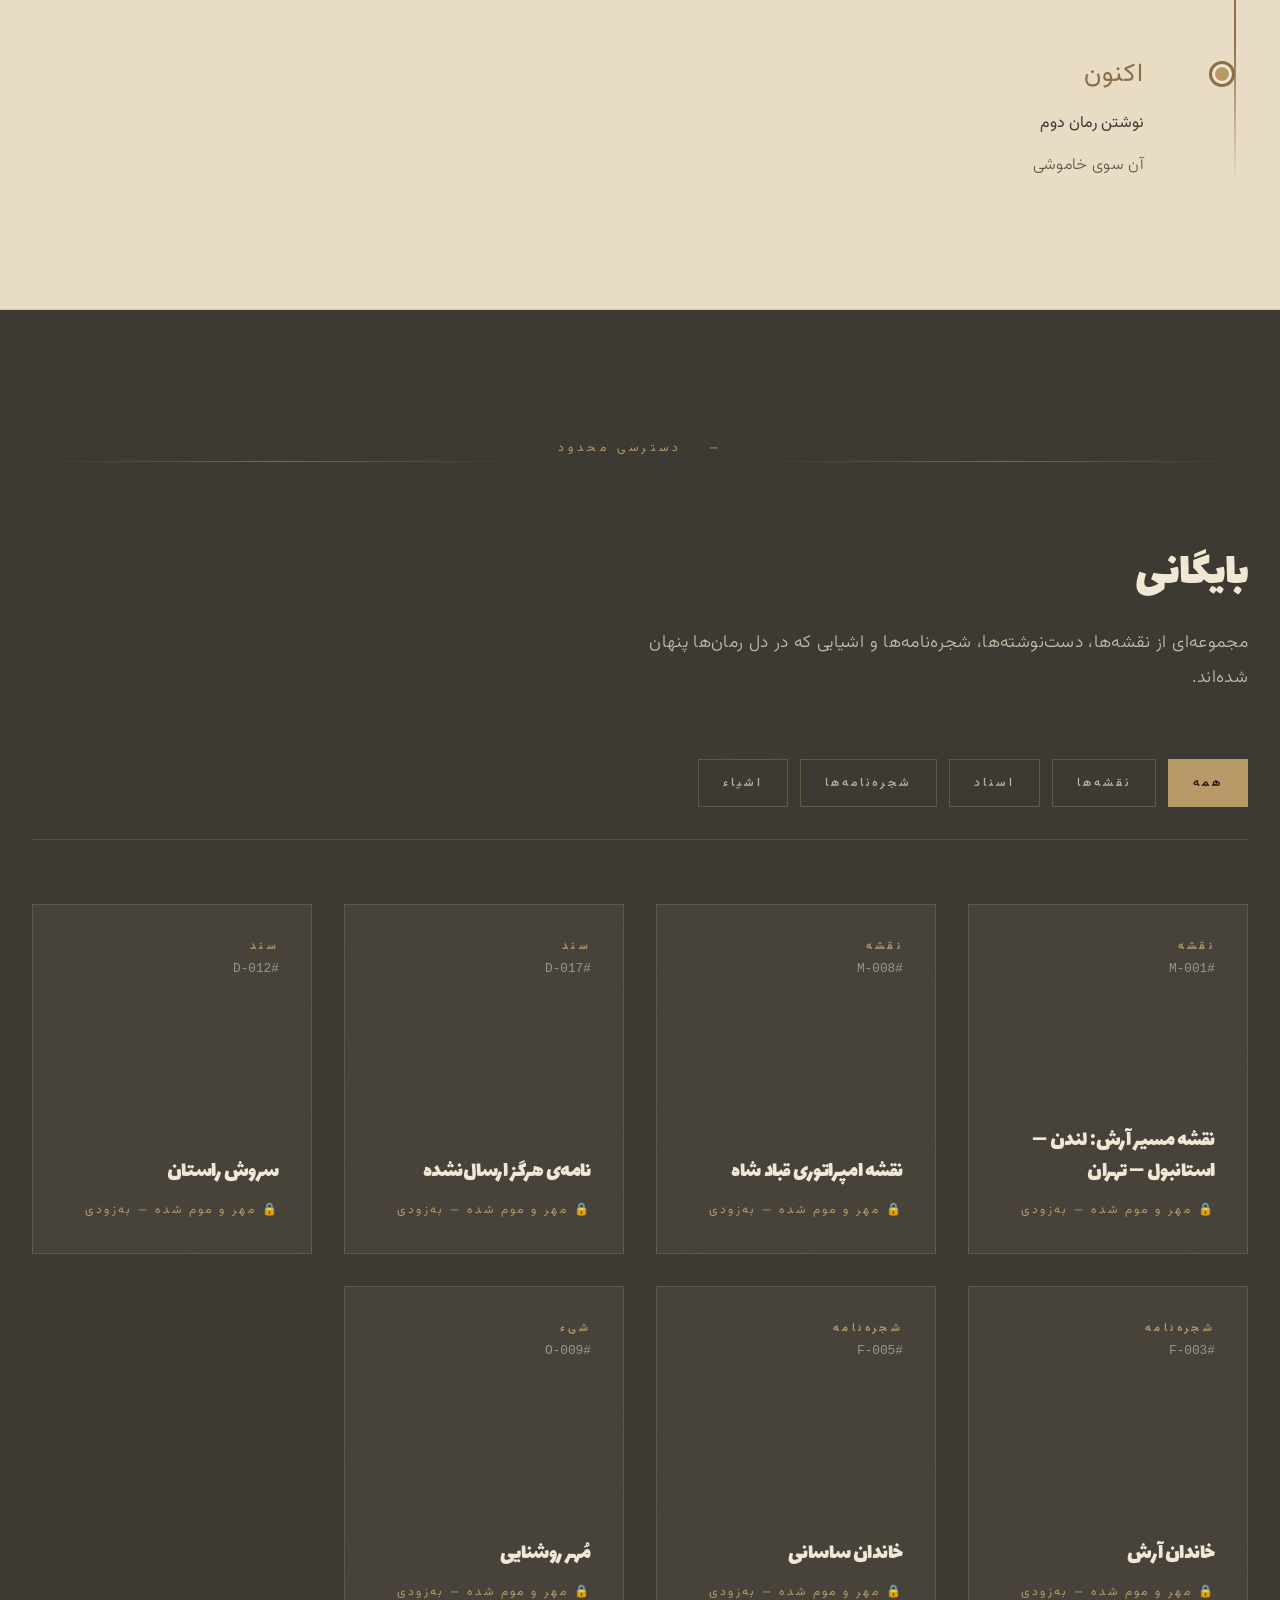
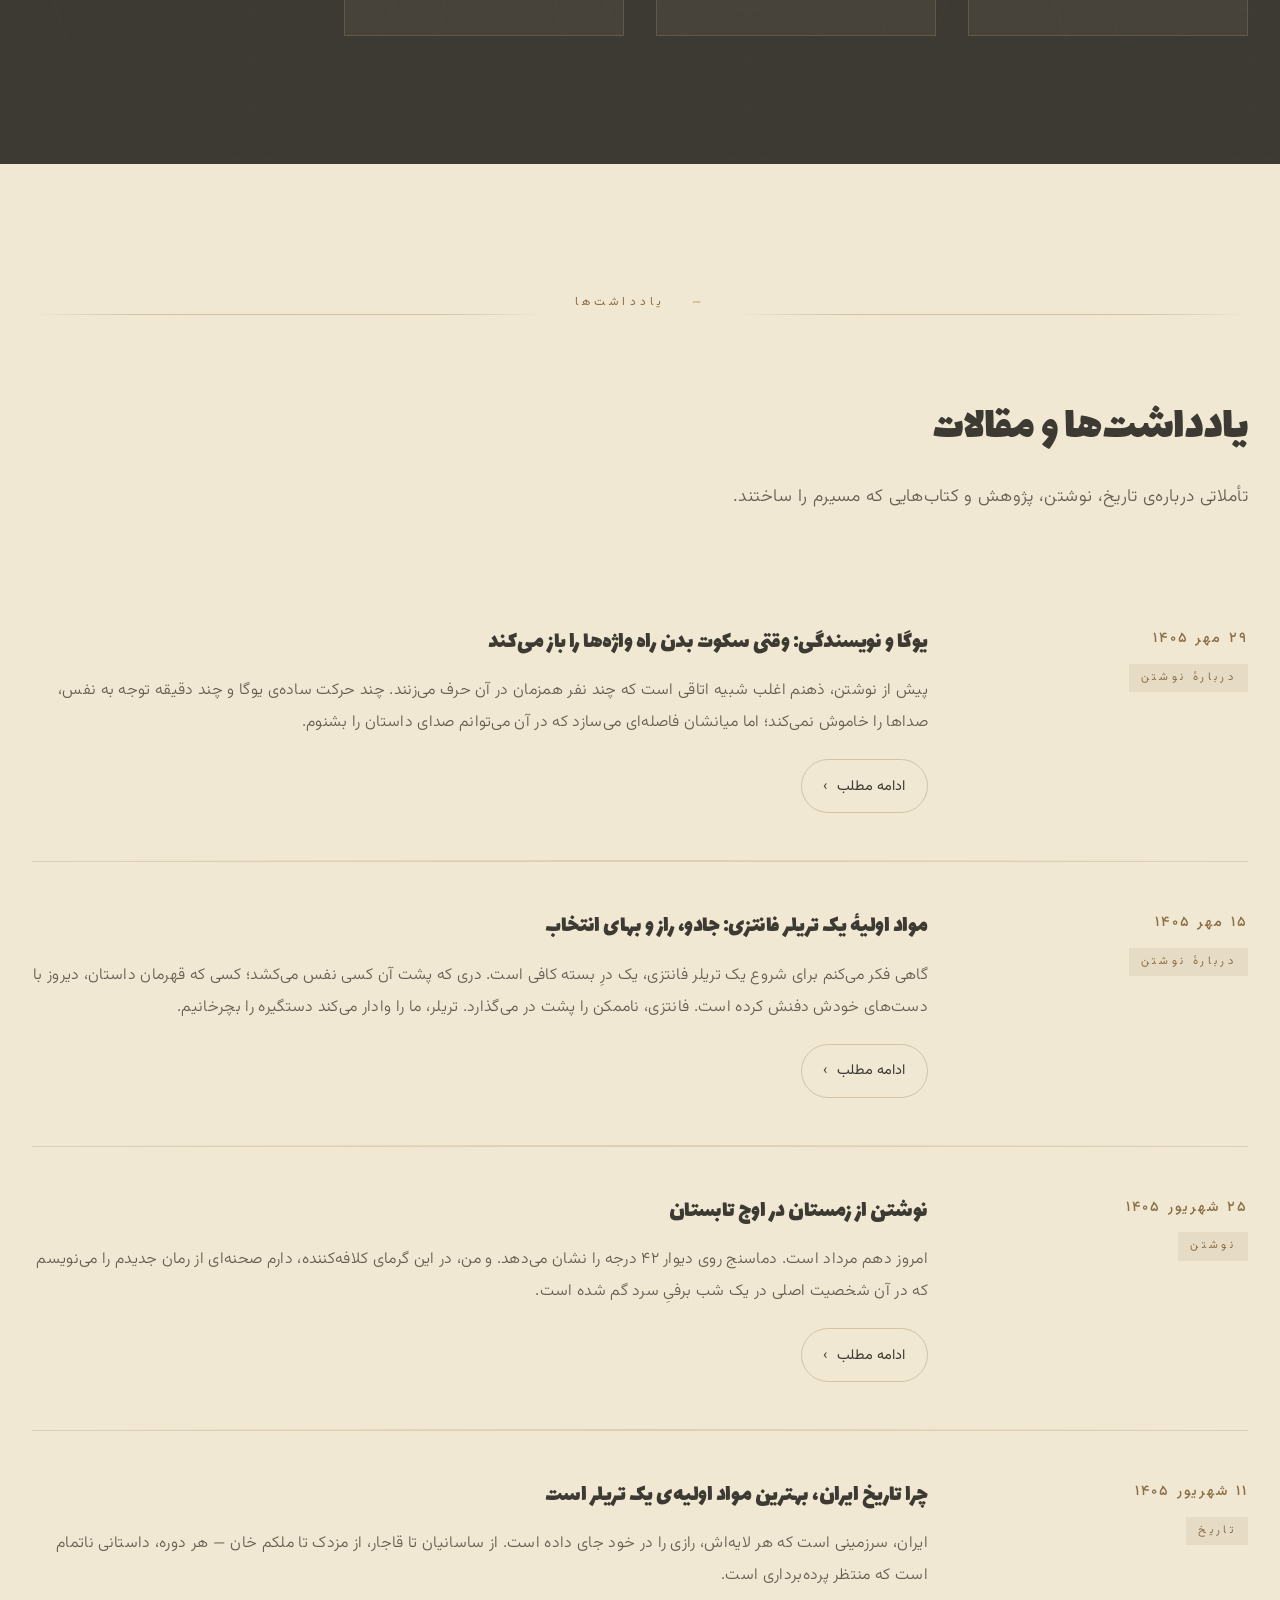
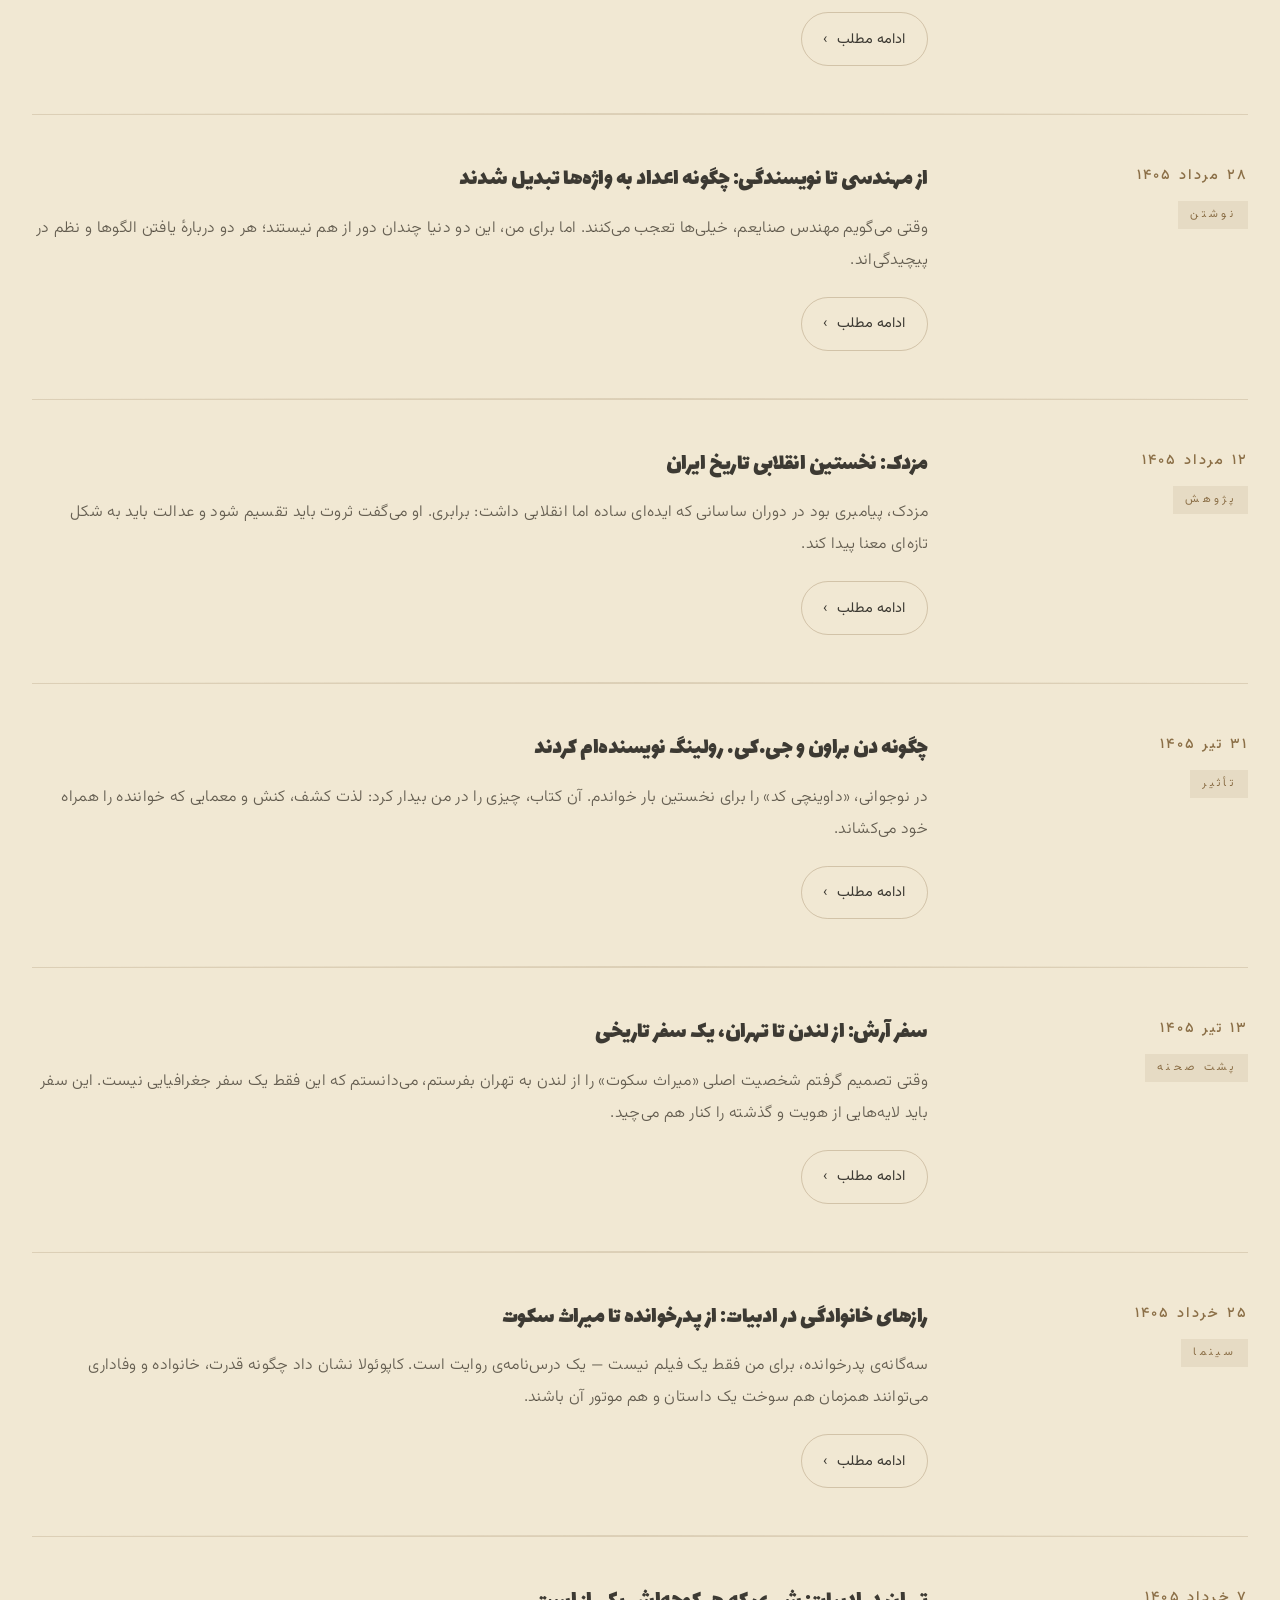
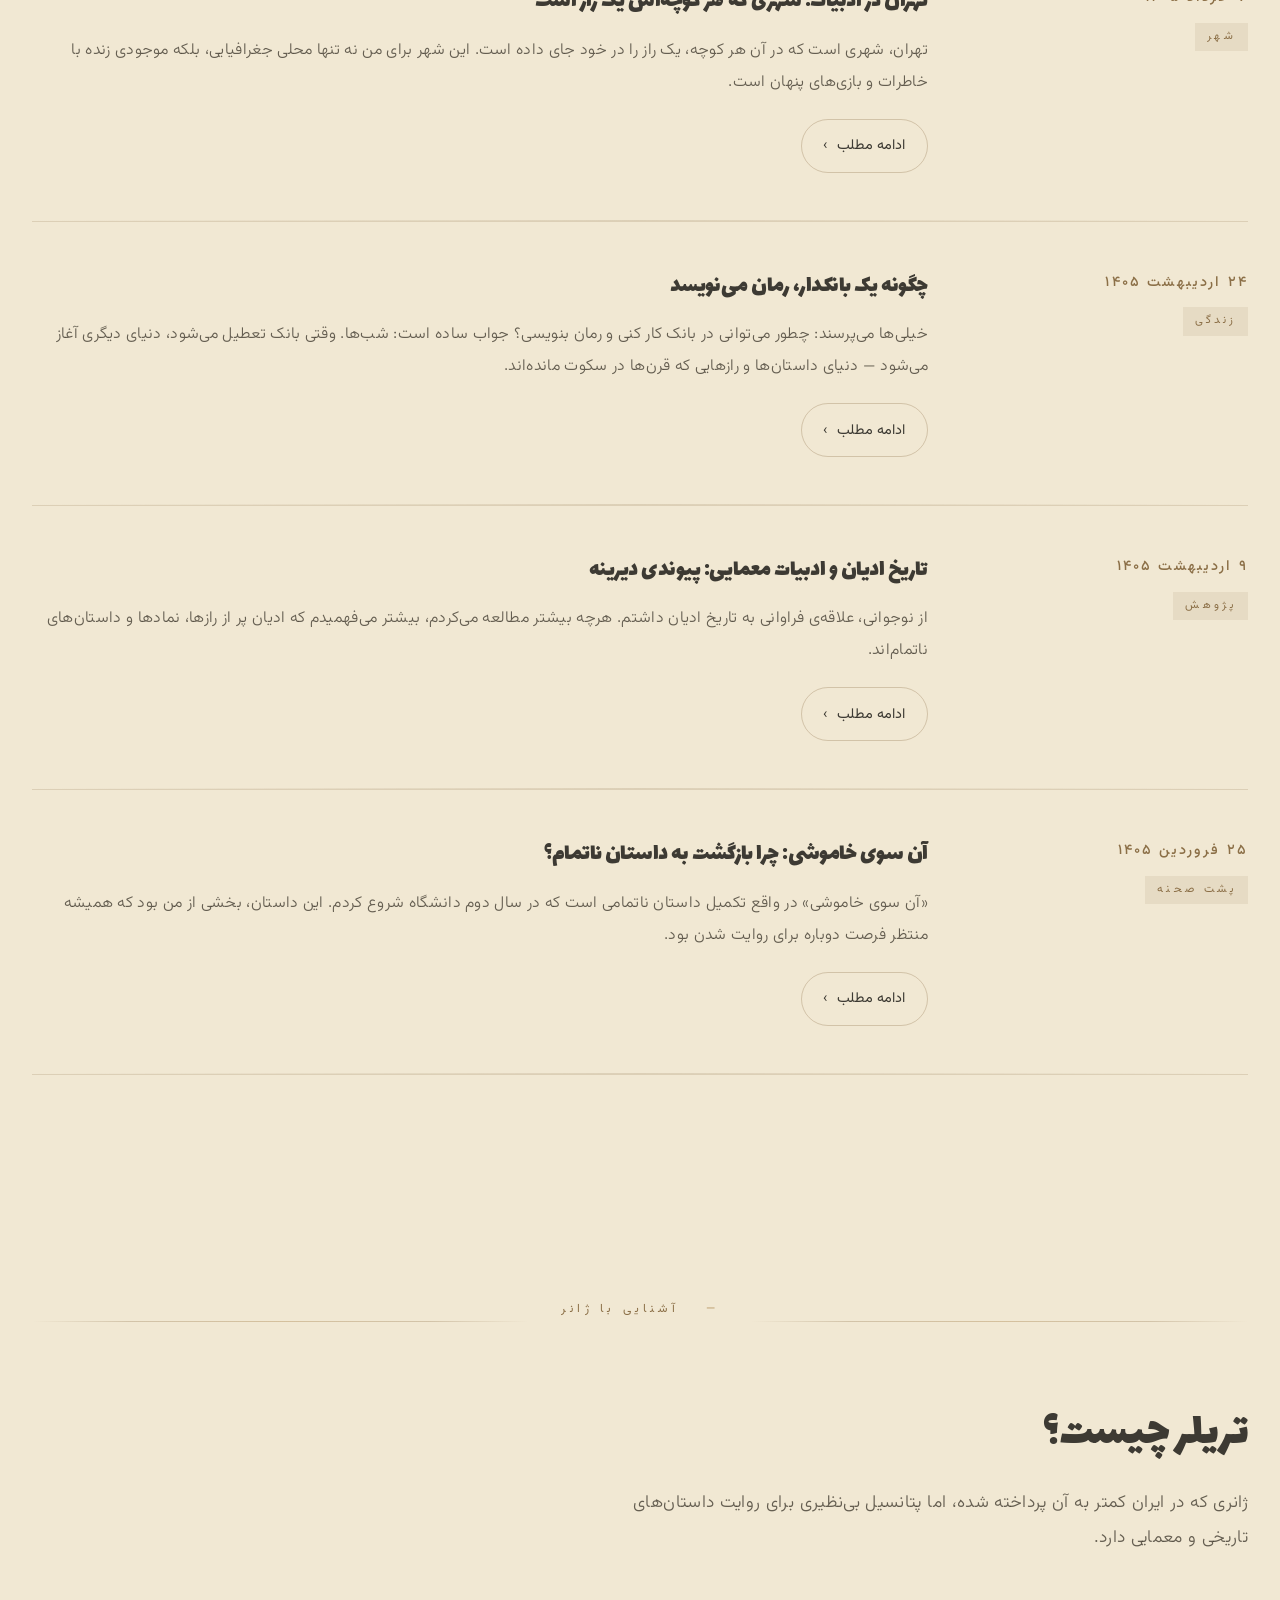
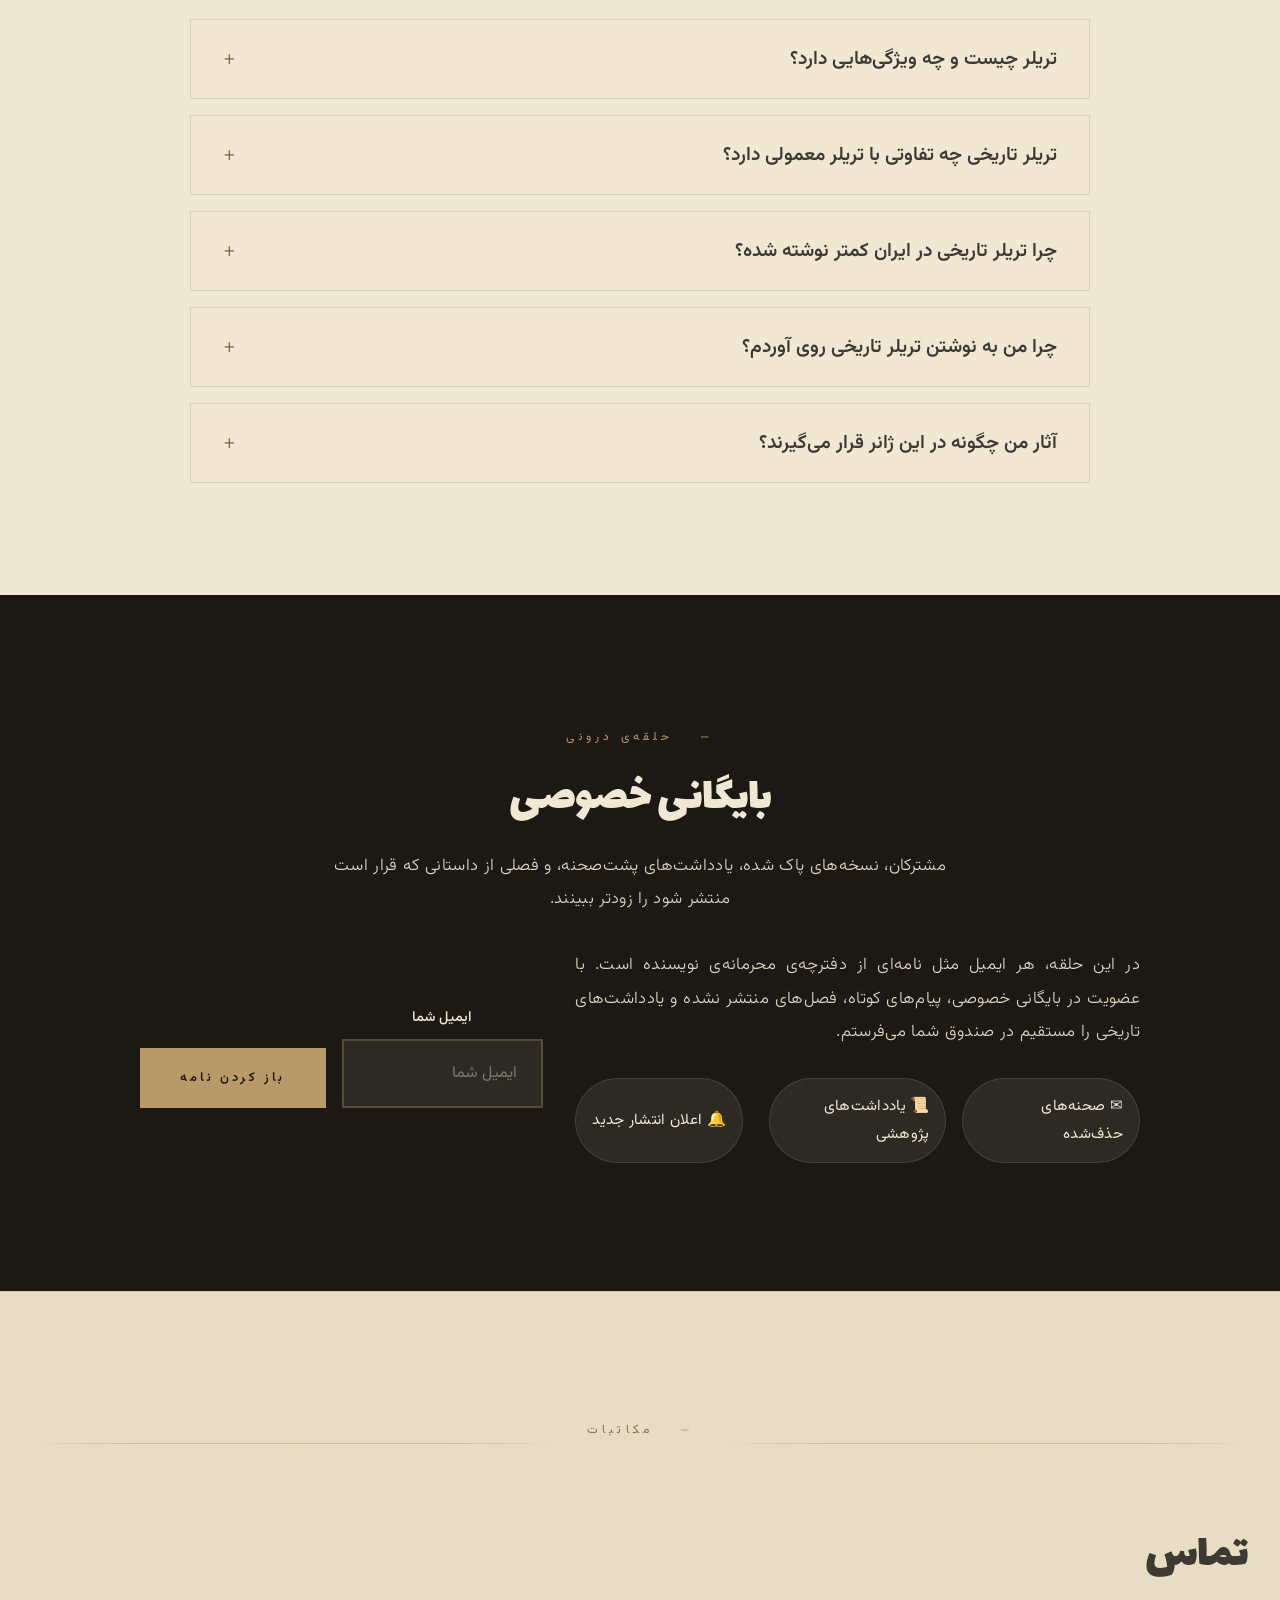
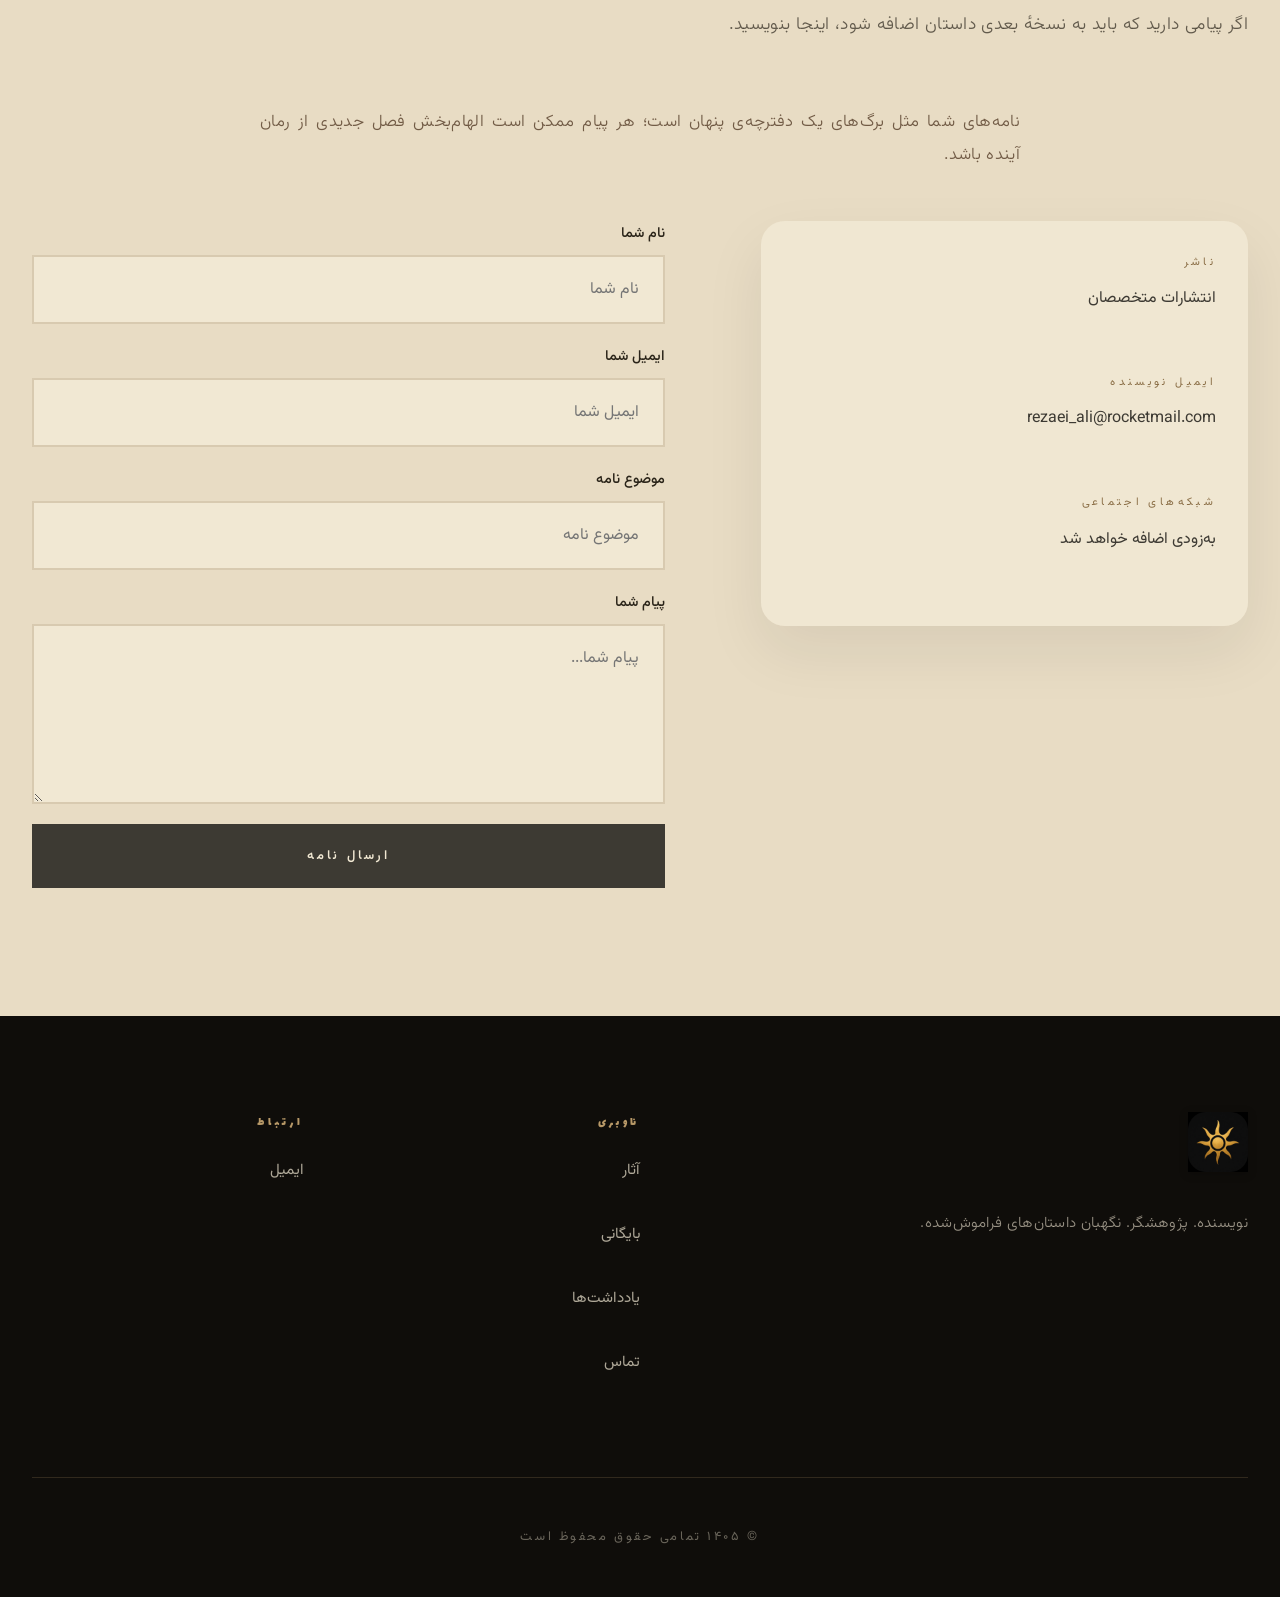
==== commit 1bb27b88: "feat: add book purchase links and yoga article" ====
--- a/index.html
+++ b/index.html
@@ -26,7 +26,7 @@
 <link rel="manifest" href="images/favicon/site.webmanifest">
 <meta name="theme-color" content="#3d2b1f">
 <!-- critical-css:start -->
-<style id="critical-css">@font-face { font-family: 'Lalezar'; font-style: normal; font-weight: 400; font-display: swap; src: url(/fonts/lalezar-arabic.woff2) format('woff2'); unicode-range: U+0600-06FF, U+0750-077F, U+0870-088E, U+0890-0891, U+0897-08E1, U+08E3-08FF, U+200C-200E, U+2010-2011, U+204F, U+2E41, U+FB50-FDFF, U+FE70-FE74, U+FE76-FEFC, U+102E0-102FB, U+10E60-10E7E, U+10EC2-10EC4, U+10EFC-10EFF, U+1EE00-1EE03, U+1EE05-1EE1F, U+1EE21-1EE22, U+1EE24, U+1EE27, U+1EE29-1EE32, U+1EE34-1EE37, U+1EE39, U+1EE3B, U+1EE42, U+1EE47, U+1EE49, U+1EE4B, U+1EE4D-1EE4F, U+1EE51-1EE52, U+1EE54, U+1EE57, U+1EE59, U+1EE5B, U+1EE5D, U+1EE5F, U+1EE61-1EE62, U+1EE64, U+1EE67-1EE6A, U+1EE6C-1EE72, U+1EE74-1EE77, U+1EE79-1EE7C, U+1EE7E, U+1EE80-1EE89, U+1EE8B-1EE9B, U+1EEA1-1EEA3, U+1EEA5-1EEA9, U+1EEAB-1EEBB, U+1EEF0-1EEF1; } @font-face { font-family: 'Lalezar'; font-style: normal; font-weight: 400; font-display: swap; src: url(/fonts/lalezar-vietnamese.woff2) format('woff2'); unicode-range: U+0102-0103, U+0110-0111, U+0128-0129, U+0168-0169, U+01A0-01A1, U+01AF-01B0, U+0300-0301, U+0303-0304, U+0308-0309, U+0323, U+0329, U+1EA0-1EF9, U+20AB; } @font-face { font-family: 'Lalezar'; font-style: normal; font-weight: 400; font-display: swap; src: url(/fonts/lalezar-latin-ext.woff2) format('woff2'); unicode-range: U+0100-02BA, U+02BD-02C5, U+02C7-02CC, U+02CE-02D7, U+02DD-02FF, U+0304, U+0308, U+0329, U+1D00-1DBF, U+1E00-1E9F, U+1EF2-1EFF, U+2020, U+20A0-20AB, U+20AD-20C0, U+2113, U+2C60-2C7F, U+A720-A7FF; } @font-face { font-family: 'Lalezar'; font-style: normal; font-weight: 400; font-display: swap; src: url(/fonts/lalezar-latin.woff2) format('woff2'); unicode-range: U+0000-00FF, U+0131, U+0152-0153, U+02BB-02BC, U+02C6, U+02DA, U+02DC, U+0304, U+0308, U+0329, U+2000-206F, U+20AC, U+2122, U+2191, U+2193, U+2212, U+2215, U+FEFF, U+FFFD; } @font-face { font-family: 'Noto Naskh Arabic'; font-style: normal; font-weight: 400 700; font-display: swap; src: url(/fonts/noto-naskh-arabic-arabic.woff2) format('woff2'); unicode-range: U+0600-06FF, U+0750-077F, U+0870-088E, U+0890-0891, U+0897-08E1, U+08E3-08FF, U+200C-200E, U+2010-2011, U+204F, U+2E41, U+FB50-FDFF, U+FE70-FE74, U+FE76-FEFC, U+102E0-102FB, U+10E60-10E7E, U+10EC2-10EC4, U+10EFC-10EFF, U+1EE00-1EE03, U+1EE05-1EE1F, U+1EE21-1EE22, U+1EE24, U+1EE27, U+1EE29-1EE32, U+1EE34-1EE37, U+1EE39, U+1EE3B, U+1EE42, U+1EE47, U+1EE49, U+1EE4B, U+1EE4D-1EE4F, U+1EE51-1EE52, U+1EE54, U+1EE57, U+1EE59, U+1EE5B, U+1EE5D, U+1EE5F, U+1EE61-1EE62, U+1EE64, U+1EE67-1EE6A, U+1EE6C-1EE72, U+1EE74-1EE77, U+1EE79-1EE7C, U+1EE7E, U+1EE80-1EE89, U+1EE8B-1EE9B, U+1EEA1-1EEA3, U+1EEA5-1EEA9, U+1EEAB-1EEBB, U+1EEF0-1EEF1; } @font-face { font-family: 'Noto Naskh Arabic'; font-style: normal; font-weight: 400 700; font-display: swap; src: url(/fonts/noto-naskh-arabic-math.woff2) format('woff2'); unicode-range: U+0302-0303, U+0305, U+0307-0308, U+0310, U+0312, U+0315, U+031A, U+0326-0327, U+032C, U+032F-0330, U+0332-0333, U+0338, U+033A, U+0346, U+034D, U+0391-03A1, U+03A3-03A9, U+03B1-03C9, U+03D1, U+03D5-03D6, U+03F0-03F1, U+03F4-03F5, U+2016-2017, U+2034-2038, U+203C, U+2040, U+2043, U+2047, U+2050, U+2057, U+205F, U+2070-2071, U+2074-208E, U+2090-209C, U+20D0-20DC, U+20E1, U+20E5-20EF, U+2100-2112, U+2114-2115, U+2117-2121, U+2123-214F, U+2190, U+2192, U+2194-21AE, U+21B0-21E5, U+21F1-21F2, U+21F4-2211, U+2213-2214, U+2216-22FF, U+2308-230B, U+2310, U+2319, U+231C-2321, U+2336-237A, U+237C, U+2395, U+239B-23B7, U+23D0, U+23DC-23E1, U+2474-2475, U+25AF, U+25B3, U+25B7, U+25BD, U+25C1, U+25CA, U+25CC, U+25FB, U+266D-266F, U+27C0-27FF, U+2900-2AFF, U+2B0E-2B11, U+2B30-2B4C, U+2BFE, U+3030, U+FF5B, U+FF5D, U+1D400-1D7FF, U+1EE00-1EEFF; } @font-face { font-family: 'Noto Naskh Arabic'; font-style: normal; font-weight: 400 700; font-display: swap; src: url(/fonts/noto-naskh-arabic-symbols.woff2) format('woff2'); unicode-range: U+0001-000C, U+000E-001F, U+007F-009F, U+20DD-20E0, U+20E2-20E4, U+2150-218F, U+2190, U+2192, U+2194-2199, U+21AF, U+21E6-21F0, U+21F3, U+2218-2219, U+2299, U+22C4-22C6, U+2300-243F, U+2440-244A, U+2460-24FF, U+25A0-27BF, U+2800-28FF, U+2921-2922, U+2981, U+29BF, U+29EB, U+2B00-2BFF, U+4DC0-4DFF, U+FFF9-FFFB, U+10140-1018E, U+10190-1019C, U+101A0, U+101D0-101FD, U+102E0-102FB, U+10E60-10E7E, U+1D2C0-1D2D3, U+1D2E0-1D37F, U+1F000-1F0FF, U+1F100-1F1AD, U+1F1E6-1F1FF, U+1F30D-1F30F, U+1F315, U+1F31C, U+1F31E, U+1F320-1F32C, U+1F336, U+1F378, U+1F37D, U+1F382, U+1F393-1F39F, U+1F3A7-1F3A8, U+1F3AC-1F3AF, U+1F3C2, U+1F3C4-1F3C6, U+1F3CA-1F3CE, U+1F3D4-1F3E0, U+1F3ED, U+1F3F1-1F3F3, U+1F3F5-1F3F7, U+1F408, U+1F415, U+1F41F, U+1F426, U+1F43F, U+1F441-1F442, U+1F444, U+1F446-1F449, U+1F44C-1F44E, U+1F453, U+1F46A, U+1F47D, U+1F4A3, U+1F4B0, U+1F4B3, U+1F4B9, U+1F4BB, U+1F4BF, U+1F4C8-1F4CB, U+1F4D6, U+1F4DA, U+1F4DF, U+1F4E3-1F4E6, U+1F4EA-1F4ED, U+1F4F7, U+1F4F9-1F4FB, U+1F4FD-1F4FE, U+1F503, U+1F507-1F50B, U+1F50D, U+1F512-1F513, U+1F53E-1F54A, U+1F54F-1F5FA, U+1F610, U+1F650-1F67F, U+1F687, U+1F68D, U+1F691, U+1F694, U+1F698, U+1F6AD, U+1F6B2, U+1F6B9-1F6BA, U+1F6BC, U+1F6C6-1F6CF, U+1F6D3-1F6D7, U+1F6E0-1F6EA, U+1F6F0-1F6F3, U+1F6F7-1F6FC, U+1F700-1F7FF, U+1F800-1F80B, U+1F810-1F847, U+1F850-1F859, U+1F860-1F887, U+1F890-1F8AD, U+1F8B0-1F8BB, U+1F8C0-1F8C1, U+1F900-1F90B, U+1F93B, U+1F946, U+1F984, U+1F996, U+1F9E9, U+1FA00-1FA6F, U+1FA70-1FA7C, U+1FA80-1FA89, U+1FA8F-1FAC6, U+1FACE-1FADC, U+1FADF-1FAE9, U+1FAF0-1FAF8, U+1FB00-1FBFF; } @font-face { font-family: 'Noto Naskh Arabic'; font-style: normal; font-weight: 400 700; font-display: swap; src: url(/fonts/noto-naskh-arabic-latin-ext.woff2) format('woff2'); unicode-range: U+0100-02BA, U+02BD-02C5, U+02C7-02CC, U+02CE-02D7, U+02DD-02FF, U+0304, U+0308, U+0329, U+1D00-1DBF, U+1E00-1E9F, U+1EF2-1EFF, U+2020, U+20A0-20AB, U+20AD-20C0, U+2113, U+2C60-2C7F, U+A720-A7FF; } @font-face { font-family: 'Noto Naskh Arabic'; font-style: normal; font-weight: 400 700; font-display: swap; src: url(/fonts/noto-naskh-arabic-latin.woff2) format('woff2'); unicode-range: U+0000-00FF, U+0131, U+0152-0153, U+02BB-02BC, U+02C6, U+02DA, U+02DC, U+0304, U+0308, U+0329, U+2000-206F, U+20AC, U+2122, U+2191, U+2193, U+2212, U+2215, U+FEFF, U+FFFD; } @font-face { font-family: 'Vazirmatn'; font-style: normal; font-weight: 100 900; font-display: swap; src: url(/fonts/vazirmatn-arabic.woff2) format('woff2'); unicode-range: U+0600-06FF, U+0750-077F, U+0870-088E, U+0890-0891, U+0897-08E1, U+08E3-08FF, U+200C-200E, U+2010-2011, U+204F, U+2E41, U+FB50-FDFF, U+FE70-FE74, U+FE76-FEFC, U+102E0-102FB, U+10E60-10E7E, U+10EC2-10EC4, U+10EFC-10EFF, U+1EE00-1EE03, U+1EE05-1EE1F, U+1EE21-1EE22, U+1EE24, U+1EE27, U+1EE29-1EE32, U+1EE34-1EE37, U+1EE39, U+1EE3B, U+1EE42, U+1EE47, U+1EE49, U+1EE4B, U+1EE4D-1EE4F, U+1EE51-1EE52, U+1EE54, U+1EE57, U+1EE59, U+1EE5B, U+1EE5D, U+1EE5F, U+1EE61-1EE62, U+1EE64, U+1EE67-1EE6A, U+1EE6C-1EE72, U+1EE74-1EE77, U+1EE79-1EE7C, U+1EE7E, U+1EE80-1EE89, U+1EE8B-1EE9B, U+1EEA1-1EEA3, U+1EEA5-1EEA9, U+1EEAB-1EEBB, U+1EEF0-1EEF1; } @font-face { font-family: 'Vazirmatn'; font-style: normal; font-weight: 100 900; font-display: swap; src: url(/fonts/vazirmatn-latin-ext.woff2) format('woff2'); unicode-range: U+0100-02BA, U+02BD-02C5, U+02C7-02CC, U+02CE-02D7, U+02DD-02FF, U+0304, U+0308, U+0329, U+1D00-1DBF, U+1E00-1E9F, U+1EF2-1EFF, U+2020, U+20A0-20AB, U+20AD-20C0, U+2113, U+2C60-2C7F, U+A720-A7FF; } @font-face { font-family: 'Vazirmatn'; font-style: normal; font-weight: 100 900; font-display: swap; src: url(/fonts/vazirmatn-latin.woff2) format('woff2'); unicode-range: U+0000-00FF, U+0131, U+0152-0153, U+02BB-02BC, U+02C6, U+02DA, U+02DC, U+0304, U+0308, U+0329, U+2000-206F, U+20AC, U+2122, U+2191, U+2193, U+2212, U+2215, U+FEFF, U+FFFD; } :root { --parchment: #F1E8D3; --aged-paper: #E8DCC4; --ink: #2A2419; --bronze: #8B6F47; --stone: #3D3A33; --gold-dust: #B89968; --shadow: #1C1914; --deep: #0F0D0A; --transition-smooth: all 0.4s cubic-bezier(0.4, 0, 0.2, 1); --transition-bounce: all 0.5s cubic-bezier(0.68, -0.55, 0.265, 1.55); } * { margin: 0; padding: 0; box-sizing: border-box; } html { scroll-behavior: smooth; scroll-padding-top: 80px; } body { font-family: 'Vazirmatn', 'Noto Naskh Arabic', 'Tahoma', sans-serif; background: var(--parchment); color: var(--ink); line-height: 1.8; overflow-x: hidden; position: relative; } h1, h2, h3, h4, h5, h6 { font-family: 'Lalezar', 'Vazirmatn', sans-serif; font-weight: 400; letter-spacing: -0.02em; } button, input, textarea { min-width: 48px; min-height: 48px; } a[href] { display: inline-flex; align-items: center; justify-content: center; min-width: 48px; min-height: 48px; } :where(a, button, input, textarea):focus-visible { outline: 3px solid var(--bronze); outline-offset: 4px; } p, .book-info p, .about-text p, .timeline-desc, .note-content p { font-family: 'Vazirmatn', 'Noto Naskh Arabic', sans-serif; font-weight: 300; letter-spacing: 0.02em; } body::before { content: ''; position: fixed; inset: 0; background-image: radial-gradient(circle at 20% 30%, rgba(139,111,71,0.06) 0%, transparent 50%), radial-gradient(circle at 80% 70%, rgba(184,153,104,0.05) 0%, transparent 50%); pointer-events: none; z-index: 0; } body::after { content: ''; position: fixed; inset: 0; background-image: url("data:image/svg+xml,%3Csvg xmlns='http://www.w3.org/2000/svg' width='300' height='300' viewBox='0 0 300 300'%3E%3Cfilter id='noise'%3E%3CfeTurbulence type='fractalNoise' baseFrequency='0.9' numOctaves='4' stitchTiles='stitch'/%3E%3C/filter%3E%3Crect width='300' height='300' filter='url(%23noise)' opacity='0.08'/%3E%3C/svg%3E"); opacity: 0.4; pointer-events: none; z-index: 1; mix-blend-mode: multiply; } main, header, footer { position: relative; z-index: 2; } .header { position: fixed; top: 0; left: 0; right: 0; background: rgba(241, 232, 211, 0.95); backdrop-filter: blur(20px) saturate(180%); border-bottom: 1px solid rgba(139,111,71,0.15); z-index: 100; padding: 1.2rem 2rem; transition: var(--transition-smooth); } .header.scrolled { padding: 0.7rem 2rem; box-shadow: 0 4px 30px rgba(28,25,20,0.1); background: rgba(241, 232, 211, 0.98); } .header-inner { max-width: 1400px; margin: 0 auto; display: flex; justify-content: space-between; align-items: center; } .logo { font-size: 1.6rem; font-weight: 400; color: var(--stone); text-decoration: none; display: flex; align-items: center; gap: 1rem; transition: var(--transition-smooth); position: relative; padding: 0.5rem 0; } .logo-text { display: flex; flex-direction: column; gap: 0.25rem; } .logo-name { font-size: 1.6rem; font-weight: 400; color: var(--stone); line-height: 1; } .logo-sub { font-size: 0.7rem; color: var(--bronze); letter-spacing: 0.25em; font-weight: 500; } .logo-img { height: 60px; width: auto; object-fit: contain; transition: var(--transition-smooth); filter: drop-shadow(0 2px 4px rgba(28,25,20,0.1)); } .header.scrolled .logo-img { height: 50px; } .logo:hover .logo-img { transform: translateY(-2px); filter: drop-shadow(0 4px 8px rgba(28,25,20,0.15)); } .logo::after { content: ''; position: absolute; bottom: -5px; right: 0; width: 0; height: 2px; background: linear-gradient(90deg, var(--bronze), var(--gold-dust)); transition: width 0.4s ease; } .logo:hover::after { width: 100%; } .logo:hover { color: var(--bronze); } .nav { display: flex; gap: 1.5rem; align-items: center; } .nav a { font-size: 0.75rem; letter-spacing: 0.15em; color: var(--stone); text-decoration: none; text-transform: uppercase; transition: var(--transition-smooth); position: relative; padding: 0.5rem 0; font-weight: 500; } .nav a::before { content: ''; position: absolute; bottom: 0; right: 0; width: 0; height: 1.5px; background: linear-gradient(90deg, var(--bronze), var(--gold-dust)); transition: width 0.4s ease; } .nav a:hover { color: var(--bronze); transform: translateY(-2px); } .nav a:hover::before { width: 100%; } .menu-toggle { display: none; flex: 0 0 48px; width: 48px; height: 48px; flex-direction: column; align-items: center; justify-content: center; gap: 5px; padding: 10px; background: transparent; border: 1px solid var(--bronze); border-radius: 4px; color: var(--stone); cursor: pointer; } .menu-toggle span { width: 24px; height: 2px; background: currentColor; } .hero { min-height: 100vh; display: flex; align-items: center; padding: 10rem 2rem 5rem; position: relative; overflow: hidden; } .hero::before { content: ''; position: absolute; top: -50%; right: -20%; width: 800px; height: 800px; background: radial-gradient(circle, rgba(139,111,71,0.08) 0%, transparent 70%); pointer-events: none; } .hero-inner { max-width: 1400px; margin: 0 auto; width: 100%; display: grid; grid-template-columns: 1.1fr 1fr; gap: 6rem; align-items: center; } .hero-text .label { font-size: 0.75rem; letter-spacing: 0.35em; color: var(--bronze); margin-bottom: 1.5rem; text-transform: uppercase; display: inline-block; position: relative; padding-right: 2rem; } .hero-text .label::before { content: '◆'; position: absolute; right: 0; top: 50%; transform: translateY(-50%); color: var(--gold-dust); font-size: 0.5rem; } .hero-text h1 { font-size: clamp(2.5rem, 6vw, 4rem); font-weight: 400; color: var(--stone); line-height: 0.9; margin-bottom: 2.5rem; letter-spacing: -0.03em; } .hero-text .intro { font-size: 1.2rem; color: rgba(42, 36, 25, 0.75); max-width: 550px; margin-bottom: 3rem; line-height: 2; } .hero-text .subtitle { font-size: 0.9rem; color: var(--bronze); letter-spacing: 0.25em; font-style: italic; display: flex; align-items: center; gap: 1rem; } .hero-text .subtitle::before, .hero-text .subtitle::after { content: ''; flex: 1; height: 1px; background: linear-gradient(90deg, transparent, var(--bronze), transparent); } .hero-img { display: block; width: 100%; max-width: 680px; height: auto; margin-inline: auto; border-radius: 8px; box-shadow: 0 16px 48px rgba(28,25,20,0.16); } .hero-portrait { position: relative; aspect-ratio: 3/4; max-width: 450px; margin: 0 auto; } .hero-portrait::before, .hero-portrait::after { content: ''; position: absolute; border: 1px solid rgba(139,111,71,0.3); transition: var(--transition-smooth); } .hero-portrait::before { inset: -1.5rem; } .hero-portrait::after { inset: -2.5rem; border-color: rgba(139,111,71,0.15); } .hero-portrait:hover::before { inset: -2rem; border-color: rgba(139,111,71,0.5); } .hero-portrait:hover::after { inset: -3.5rem; } .portrait-img { width: 100%; height: 100%; object-fit: cover; filter: grayscale(25%) sepia(15%) contrast(1.05); transition: var(--transition-smooth); box-shadow: 0 20px 60px rgba(28,25,20,0.2); } .portrait-img:hover { filter: grayscale(0%) sepia(0%) contrast(1.1); transform: scale(1.02); } .archive-stamp { position: absolute; bottom: -2rem; left: -2rem; background: var(--parchment); border: 2px solid rgba(139,111,71,0.4); padding: 0.75rem 1.25rem; transform: rotate(-8deg); box-shadow: 0 8px 25px rgba(28,25,20,0.15); transition: var(--transition-bounce); } .archive-stamp:hover { transform: rotate(-8deg) scale(1.05); box-shadow: 0 12px 35px rgba(28,25,20,0.2); } .archive-stamp .label { font-size: 0.65rem; color: var(--bronze); letter-spacing: 0.25em; } .archive-stamp .num { font-size: 0.85rem; color: var(--stone); font-weight: 700; margin-top: 0.25rem; } section { padding: 8rem 2rem; position: relative; } .container { max-width: 1400px; margin: 0 auto; } .section-label { font-size: 0.75rem; letter-spacing: 0.35em; color: var(--bronze); text-transform: uppercase; margin-bottom: 1.5rem; display: inline-block; position: relative; padding-right: 2.5rem; } .section-label::before { content: '—'; position: absolute; right: 0; top: 50%; transform: translateY(-50%); color: var(--gold-dust); } .section-title { font-size: clamp(2rem, 5vw, 3rem); font-weight: 400; color: var(--stone); margin-bottom: 1.5rem; letter-spacing: -0.02em; line-height: 1.1; } .section-desc { color: rgba(42, 36, 25, 0.7); font-size: 1.1rem; max-width: 650px; margin-bottom: 4rem; line-height: 2; } .divider { display: flex; align-items: center; gap: 2rem; margin-bottom: 4rem; } .divider::before, .divider::after { content: ''; flex: 1; height: 1px; background: linear-gradient(90deg, transparent 0%, rgba(139,111,71,0.3) 20%, rgba(184,153,104,0.5) 50%, rgba(139,111,71,0.3) 80%, transparent 100% ); } .books-grid { display: grid; grid-template-columns: repeat(auto-fit, minmax(380px, 1fr)); gap: 3.5rem; } .book-card { display: grid; grid-template-columns: 1fr 2fr; gap: 2rem; padding: 2rem; border: 1px solid rgba(139,111,71,0.15); background: rgba(241,232,211,0.5); transition: var(--transition-smooth); cursor: pointer; position: relative; overflow: hidden; } .book-card::before { content: ''; position: absolute; top: 0; left: 0; right: 0; bottom: 0; background: linear-gradient(135deg, rgba(139,111,71,0.05) 0%, transparent 50% ); opacity: 0; transition: opacity 0.4s ease; } .book-card:hover::before { opacity: 1; } .book-card:hover { border-color: var(--bronze); background: var(--parchment); transform: translateY(-8px); box-shadow: 0 25px 60px rgba(28,25,20,0.15); } .book-cover { aspect-ratio: 2/3; background: linear-gradient(135deg, var(--stone), var(--bronze)); display: flex; align-items: center; justify-content: center; color: var(--parchment); font-weight: 700; font-size: 1.5rem; text-align: center; padding: 1.5rem; position: relative; line-height: 1.4; overflow: hidden; box-shadow: 0 10px 30px rgba(28,25,20,0.2); } .book-cover-img { width: 100%; height: 100%; object-fit: cover; box-shadow: 0 10px 30px rgba(28,25,20,0.2); } .book-cover img { width: 100%; height: 100%; object-fit: cover; } .book-cover.upcoming { background: linear-gradient(135deg, #2A2419, #3D3A33); } .book-cover.upcoming::after { content: 'به‌زودی'; position: absolute; bottom: 1rem; right: 1rem; font-size: 0.7rem; letter-spacing: 0.25em; color: var(--gold-dust); padding: 0.3rem 0.75rem; border: 1px solid var(--gold-dust); background: rgba(184,153,104,0.1); } .book-info h3 { font-size: 1.4rem; color: var(--stone); margin-bottom: 0.75rem; font-weight: 400; } .book-info .genre { font-size: 0.75rem; color: var(--bronze); letter-spacing: 0.25em; margin-bottom: 1.25rem; text-transform: uppercase; display: inline-block; padding: 0.25rem 0.75rem; background: rgba(139,111,71,0.1); border-radius: 3px; } .book-info p { font-size: 0.95rem; color: rgba(42, 36, 25, 0.75); line-height: 1.9; } .about-section { background: var(--aged-paper); border-top: 1px solid rgba(139,111,71,0.2); border-bottom: 1px solid rgba(139,111,71,0.2); position: relative; } .about-section::before { content: ''; position: absolute; top: 0; left: 0; right: 0; height: 1px; background: linear-gradient(90deg, transparent, rgba(139,111,71,0.3), transparent ); } .about-grid { display: grid; grid-template-columns: 1fr 1.6fr; gap: 6rem; align-items: start; } .about-portrait { aspect-ratio: 3/4; background: linear-gradient(135deg, #3D3A33, #8B6F47); display: flex; align-items: center; justify-content: center; color: var(--parchment); font-size: 7rem; font-weight: 700; position: relative; overflow: hidden; box-shadow: 0 20px 60px rgba(28,25,20,0.2); } .about-portrait img { width: 100%; height: 100%; object-fit: cover; filter: grayscale(30%) sepia(20%); } .about-portrait::before { content: ''; position: absolute; inset: -1.5rem; border: 2px solid rgba(139,111,71,0.3); pointer-events: none; } .about-text p { font-size: 1.1rem; color: rgba(42, 36, 25, 0.8); margin-bottom: 1.75rem; line-height: 2.1; text-align: justify; } .about-text p:first-letter { font-size: 3.5rem; font-weight: 700; color: var(--bronze); float: right; line-height: 1; margin-left: 0.75rem; margin-top: 0.5rem; font-family: 'Cormorant Garamond', serif; } .philosophy { margin-top: 6rem; padding: 5rem 3rem; background: var(--parchment); border: 2px solid rgba(139,111,71,0.2); text-align: center; position: relative; box-shadow: 0 15px 50px rgba(28,25,20,0.08); } .philosophy::before, .philosophy::after { content: ''; position: absolute; width: 80px; height: 80px; border: 2px solid var(--bronze); opacity: 0.4; } .philosophy::before { top: 1.5rem; right: 1.5rem; border-left: none; border-bottom: none; } .philosophy::after { bottom: 1.5rem; left: 1.5rem; border-right: none; border-top: none; } .philosophy blockquote { font-size: clamp(1.4rem, 3vw, 2rem); color: var(--stone); font-style: italic; line-height: 2; max-width: 950px; margin: 0 auto 2rem; font-weight: 500; text-align: justify; position: relative; padding: 0 2rem; } .philosophy blockquote::before, .philosophy blockquote::after { content: '"'; font-size: 4rem; color: var(--bronze); opacity: 0.3; position: absolute; } .philosophy blockquote::before { top: -1rem; right: 0; } .philosophy blockquote::after { bottom: -2rem; left: 0; transform: rotate(180deg); } .philosophy cite { font-size: 0.85rem; color: var(--bronze); letter-spacing: 0.3em; font-style: normal; display: block; margin-top: 1.5rem; } .timeline { margin-top: 6rem; position: relative; padding-right: 4rem; } .timeline::before { content: ''; position: absolute; right: 0.75rem; top: 0; bottom: 0; width: 2px; background: linear-gradient(to bottom, transparent 0%, var(--bronze) 10%, var(--gold-dust) 50%, var(--bronze) 90%, transparent 100% ); } .timeline-item { position: relative; padding-bottom: 3.5rem; padding-right: 2.5rem; } .timeline-item:last-child { padding-bottom: 0; } .timeline-item::before { content: ''; position: absolute; right: -3rem; top: 0.75rem; width: 14px; height: 14px; border-radius: 50%; background: var(--gold-dust); border: 3px solid var(--parchment); box-shadow: 0 0 0 3px var(--bronze); transition: var(--transition-smooth); } .timeline-item:hover::before { transform: scale(1.3); background: var(--bronze); } .timeline-year { font-size: 1.6rem; color: var(--bronze); font-weight: 400; margin-bottom: 0.75rem; letter-spacing: 0.05em; } .timeline-title { font-size: 1rem; color: var(--stone); font-weight: 400; margin-bottom: 0.75rem; } .timeline-desc { color: rgba(42, 36, 25, 0.7); font-size: 1rem; line-height: 1.9; } .archive-section { background: var(--stone); color: var(--parchment); position: relative; overflow: hidden; } .archive-section::before { content: ''; position: absolute; inset: 0; background-image: url("data:image/svg+xml,%3Csvg xmlns='http://www.w3.org/2000/svg' width='500' height='500' viewBox='0 0 500 500'%3E%3Cg fill='none' stroke='%23B89968' stroke-width='0.5' opacity='0.15'%3E%3Ccircle cx='250' cy='250' r='200'/%3E%3Ccircle cx='250' cy='250' r='150'/%3E%3Ccircle cx='250' cy='250' r='100'/%3E%3Ccircle cx='250' cy='250' r='50'/%3E%3Cpath d='M250 50 L250 450 M50 250 L450 250 M100 100 L400 400 M400 100 L100 400'/%3E%3C/g%3E%3C/svg%3E"); opacity: 0.3; pointer-events: none; } .archive-section .section-title { color: var(--parchment); } .archive-section .section-desc { color: rgba(241,232,211,0.75); } .archive-section .section-label { color: var(--gold-dust); } .archive-tabs { display: flex; flex-wrap: wrap; gap: 0.75rem; margin-bottom: 4rem; padding-bottom: 2rem; border-bottom: 1px solid rgba(184,153,104,0.25); } .archive-tab { padding: 0.75rem 1.5rem; background: transparent; border: 1.5px solid rgba(184,153,104,0.3); color: rgba(241,232,211,0.7); font-size: 0.75rem; letter-spacing: 0.25em; text-transform: uppercase; cursor: pointer; transition: var(--transition-smooth); font-family: inherit; font-weight: 500; position: relative; overflow: hidden; } .archive-tab::before { content: ''; position: absolute; inset: 0; background: var(--gold-dust); opacity: 0; transition: opacity 0.3s ease; } .archive-tab:hover { border-color: var(--gold-dust); color: var(--parchment); transform: translateY(-2px); } .archive-tab:hover::before { opacity: 0.1; } .archive-tab.active { background: var(--gold-dust); color: var(--shadow); border-color: var(--gold-dust); font-weight: 600; } .archive-grid { display: grid; grid-template-columns: repeat(auto-fill, minmax(260px, 1fr)); gap: 2rem; } .archive-item { aspect-ratio: 4/5; background: rgba(241,232,211,0.05); border: 1.5px solid rgba(184,153,104,0.25); padding: 2rem; display: flex; flex-direction: column; justify-content: space-between; position: relative; transition: var(--transition-smooth); cursor: pointer; overflow: hidden; } .archive-item::before { content: ''; position: absolute; inset: 0; background: linear-gradient(135deg, rgba(139,111,71,0.15) 0%, transparent 60% ); opacity: 0; transition: opacity 0.5s ease; } .archive-item:hover::before { opacity: 1; } .archive-item:hover { background: rgba(241,232,211,0.1); border-color: var(--gold-dust); transform: translateY(-6px); box-shadow: 0 20px 50px rgba(0,0,0,0.3); } .archive-item .cat { font-size: 0.7rem; letter-spacing: 0.3em; color: var(--gold-dust); text-transform: uppercase; position: relative; z-index: 1; font-weight: 600; } .archive-item .catalog-no { font-size: 0.8rem; color: rgba(241,232,211,0.5); position: relative; z-index: 1; font-family: 'Courier New', monospace; } .archive-item h3 { font-size: 1.4rem; color: var(--parchment); font-weight: 500; margin-top: auto; position: relative; z-index: 1; line-height: 1.4; } .archive-item .sealed { font-size: 0.75rem; color: var(--gold-dust); letter-spacing: 0.2em; margin-top: 0.75rem; position: relative; z-index: 1; display: flex; align-items: center; gap: 0.5rem; } .journal-list { display: flex; flex-direction: column; } .journal-item { display: grid; grid-template-columns: 1fr 3.5fr; gap: 4rem; padding: 3rem 0; border-bottom: 1px solid rgba(139,111,71,0.2); transition: var(--transition-smooth); cursor: pointer; position: relative; } .journal-item::before { content: ''; position: absolute; left: 0; right: 0; bottom: 0; height: 1px; background: linear-gradient(90deg, transparent, rgba(139,111,71,0.2), transparent ); } .journal-item:hover { padding-right: 1.5rem; } .journal-item:hover .journal-title { color: var(--bronze); } .journal-date { font-size: 0.9rem; color: var(--bronze); letter-spacing: 0.15em; font-weight: 500; } .journal-cat { font-size: 0.7rem; color: var(--bronze); letter-spacing: 0.3em; text-transform: uppercase; margin-top: 0.75rem; display: inline-block; padding: 0.25rem 0.75rem; background: rgba(139,111,71,0.1); } .journal-title { font-size: 1.5rem; color: var(--stone); font-weight: 500; margin-bottom: 1rem; transition: color 0.3s ease; line-height: 1.4; } .journal-excerpt, .journal-more { color: rgba(42, 36, 25, 0.7); font-size: 1rem; line-height: 2; } .journal-more { max-height: 0; overflow: hidden; transition: max-height 0.35s ease, opacity 0.35s ease; opacity: 0; } .journal-item.expanded .journal-more { opacity: 1; } .journal-toggle { margin-top: 1.25rem; padding: 0.9rem 1.4rem; border: 1px solid rgba(139,111,71,0.3); background: transparent; color: var(--stone); font-family: inherit; font-size: 0.9rem; cursor: pointer; transition: var(--transition-smooth); border-radius: 999px; display: inline-flex; align-items: center; gap: 0.5rem; } .journal-toggle:hover { background: rgba(139,111,71,0.08); border-color: var(--bronze); color: var(--bronze); } .journal-toggle::after { content: '›'; display: inline-block; transform: translateX(-0.1rem); transition: transform 0.3s ease; } .journal-item.expanded .journal-toggle::after { transform: translateX(0.2rem) rotate(90deg); } .newsletter-section { background: var(--shadow); color: var(--parchment); text-align: center; position: relative; overflow: hidden; } .newsletter-section::before { content: ''; position: absolute; inset: 0; background-image: url("data:image/svg+xml,%3Csvg xmlns='http://www.w3.org/2000/svg' width='150' height='150' viewBox='0 0 150 150'%3E%3Cpath d='M75 15 L135 75 L75 135 L15 75 Z' fill='none' stroke='%23B89968' stroke-width='0.5' opacity='0.2'/%3E%3C/svg%3E"); opacity: 0.4; } .newsletter-section .section-title { color: var(--parchment); } .newsletter-section .section-label { color: var(--gold-dust); } .newsletter-desc { max-width: 650px; margin: 0 auto 2rem; color: rgba(241,232,211,0.9); font-size: 1.05rem; line-height: 2; position: relative; } .newsletter-panel { display: grid; grid-template-columns: 1.4fr 1fr; gap: 2rem; align-items: center; max-width: 1000px; margin: 0 auto; } .newsletter-copy { text-align: right; } .newsletter-note { font-size: 1.05rem; line-height: 2; color: rgba(241,232,211,0.9); margin-bottom: 1.75rem; text-align: justify; } .newsletter-benefits { display: grid; grid-template-columns: repeat(3, minmax(120px, 1fr)); gap: 1rem; justify-items: end; font-size: 0.95rem; letter-spacing: 0.02em; color: var(--parchment); } .newsletter-benefits span { display: inline-flex; align-items: center; gap: 0.5rem; padding: 0.9rem 1rem; background: rgba(241,232,211,0.08); border-radius: 999px; border: 1px solid rgba(241,232,211,0.12); } .newsletter-form { display: flex; gap: 1rem; position: relative; justify-content: center; } .form-field { display: flex; flex-direction: column; gap: 0.5rem; min-width: 0; } .form-field label { font-size: 0.9rem; font-weight: 500; } .newsletter-form { align-items: flex-end; } .newsletter-form .form-field { flex: 1; width: 100%; } .form-field input, .form-field textarea { width: 100%; } .newsletter-form input { flex: 1; padding: 1.25rem 1.5rem; background: rgba(241,232,211,0.08); border: 2px solid rgba(184,153,104,0.3); color: var(--parchment); font-family: inherit; font-size: 1rem; outline: none; transition: var(--transition-smooth); } .newsletter-form input::placeholder { color: rgba(241,232,211,0.4); } .newsletter-form input:focus { border-color: var(--gold-dust); background: rgba(241,232,211,0.12); box-shadow: 0 0 0 4px rgba(184,153,104,0.1); } .newsletter-form button { padding: 1.25rem 2.5rem; background: var(--gold-dust); color: var(--shadow); border: none; font-family: inherit; font-size: 0.8rem; letter-spacing: 0.25em; text-transform: uppercase; cursor: pointer; transition: var(--transition-smooth); font-weight: 600; position: relative; overflow: hidden; } .newsletter-form button::before { content: ''; position: absolute; inset: 0; background: var(--parchment); opacity: 0; transition: opacity 0.3s ease; } .newsletter-form button:hover { transform: translateY(-2px); box-shadow: 0 10px 30px rgba(184,153,104,0.3); } .newsletter-form button:hover::before { opacity: 0.2; } .contact-section { background: var(--aged-paper); border-top: 1px solid rgba(139,111,71,0.2); } .contact-story { max-width: 760px; margin: 1rem auto 3rem; color: rgba(100,77,55,0.9); font-size: 1.05rem; line-height: 2; text-align: justify; } .contact-grid { display: grid; grid-template-columns: 1fr 1.3fr; gap: 6rem; align-items: start; } .contact-panel { background: rgba(241,232,211,0.95); border-radius: 24px; padding: 2rem; box-shadow: 0 25px 60px rgba(28,25,20,0.08); } .contact-block { margin-bottom: 2.5rem; } .contact-block .label { font-size: 0.7rem; letter-spacing: 0.3em; color: var(--bronze); text-transform: uppercase; margin-bottom: 0.75rem; display: block; } .contact-block a, .contact-block span { color: var(--stone); text-decoration: none; font-size: 1rem; transition: var(--transition-smooth); display: inline-block; } .contact-block a:hover { color: var(--bronze); transform: translateX(-3px); } .contact-form { display: flex; flex-direction: column; gap: 1.25rem; } .contact-form input, .contact-form textarea { padding: 1.25rem 1.5rem; background: var(--parchment); border: 2px solid rgba(139,111,71,0.25); color: var(--ink); font-family: inherit; font-size: 1rem; outline: none; transition: var(--transition-smooth); } .contact-form input:focus, .contact-form textarea:focus { border-color: var(--bronze); background: #fff; box-shadow: 0 0 0 4px rgba(139,111,71,0.08); } .contact-form textarea { resize: vertical; min-height: 180px; } .contact-form button { padding: 1.25rem 2.5rem; background: var(--stone); color: var(--parchment); border: 2px solid var(--stone); font-family: inherit; font-size: 0.8rem; letter-spacing: 0.25em; text-transform: uppercase; cursor: pointer; transition: var(--transition-smooth); font-weight: 600; } .contact-form button:hover { background: var(--bronze); border-color: var(--bronze); transform: translateY(-2px); box-shadow: 0 10px 30px rgba(139,111,71,0.3); } footer { background: var(--deep); color: var(--parchment); padding: 6rem 2rem 3rem; } .footer-grid { max-width: 1400px; margin: 0 auto; display: grid; grid-template-columns: 2fr 1fr 1fr; gap: 4rem; padding-bottom: 4rem; border-bottom: 1px solid rgba(184,153,104,0.2); } .footer-brand .logo { color: var(--parchment); font-size: 2.2rem; margin-bottom: 1.5rem; } .footer-logo { height: 60px; width: auto; object-fit: contain; margin-bottom: 1.5rem; filter: drop-shadow(0 2px 4px rgba(0,0,0,0.2)); } .footer-brand p { color: rgba(241,232,211,0.6); font-size: 0.95rem; max-width: 350px; line-height: 2; } .footer-col h2 { font-size: 0.75rem; letter-spacing: 0.3em; color: var(--gold-dust); text-transform: uppercase; margin-bottom: 1.5rem; } .footer-col ul { list-style: none; } .footer-col li { margin-bottom: 1rem; } .footer-col a { color: rgba(241,232,211,0.7); text-decoration: none; font-size: 0.95rem; transition: var(--transition-smooth); display: inline-block; } .footer-col a:hover { color: var(--gold-dust); transform: translateX(-5px); } .footer-bottom { max-width: 1400px; margin: 0 auto; padding-top: 3rem; text-align: center; font-size: 0.8rem; color: rgba(241,232,211,0.4); letter-spacing: 0.2em; } @media (max-width: 1024px) { .nav { display: none; } .menu-toggle { display: flex; } .nav.open { display: flex; position: absolute; top: 100%; right: 0; left: 0; background: var(--parchment); flex-direction: column; padding: 1.5rem; max-height: calc(100dvh - 110px); overflow-y: auto; gap: 1.5rem; border-bottom: 2px solid rgba(139,111,71,0.2); box-shadow: 0 10px 30px rgba(28,25,20,0.1); } .hero-inner { grid-template-columns: 1fr; gap: 4rem; text-align: center; } .hero-text .intro { margin-right: auto; margin-left: auto; } .hero-portrait { max-width: 350px; } .about-grid { grid-template-columns: 1fr; gap: 4rem; } .about-portrait { max-width: 350px; margin: 0 auto; } .contact-grid { grid-template-columns: 1fr; gap: 4rem; } .footer-grid { grid-template-columns: 1fr 1fr; } .footer-brand { grid-column: 1 / -1; } } @media (max-width: 768px) { .header { padding: 1rem; } section { padding: 5rem 1.5rem; } .books-grid { grid-template-columns: 1fr; } .book-card { grid-template-columns: 1fr 2fr; } .journal-item { grid-template-columns: 1fr; gap: 1.5rem; } .newsletter-form { align-items: stretch; flex-direction: column; } .footer-grid { grid-template-columns: 1fr; } } @media (max-width: 480px) { .hero-text h1 { font-size: 3rem; } .section-title { font-size: 2rem; } .book-card { grid-template-columns: 1fr; } } @keyframes fadeInUp { from { opacity: 0; transform: translateY(30px); } to { opacity: 1; transform: translateY(0); } } .reveal { opacity: 0; transform: translateY(30px); transition: all 1s cubic-bezier(0.4, 0, 0.2, 1); } .reveal.visible { opacity: 1; transform: translateY(0); } .genre-section { background: var(--parchment); padding: 6rem 2rem; } .accordion { max-width: 900px; margin: 0 auto; } .accordion-item { border: 1px solid rgba(139,111,71,0.2); margin-bottom: 1rem; background: rgba(241,232,211,0.5); transition: all 0.3s ease; } .accordion-item:hover { border-color: var(--bronze); background: var(--parchment); } .accordion-header { width: 100%; padding: 1.5rem 2rem; background: transparent; border: none; cursor: pointer; display: flex; justify-content: space-between; align-items: center; font-family: inherit; text-align: right; transition: all 0.3s ease; } .accordion-header:hover { background: rgba(139,111,71,0.05); } .accordion-title { font-size: 1.2rem; font-weight: 600; color: var(--stone); transition: color 0.3s ease; } .accordion-header:hover .accordion-title { color: var(--bronze); } .accordion-icon { font-size: 1.5rem; color: var(--bronze); font-weight: 300; transition: transform 0.3s ease; line-height: 1; } .accordion-item.active .accordion-icon { transform: rotate(45deg); } .accordion-content { max-height: 0; overflow: hidden; transition: max-height 0.4s ease; } .accordion-item.active .accordion-content { max-height: 2000px; } .accordion-body { padding: 0 2rem 2rem; color: rgba(42, 36, 25, 0.8); line-height: 2; } .accordion-body p { margin-bottom: 1.5rem; } .accordion-body ul { margin: 1.5rem 0; padding-right: 1.5rem; } .accordion-body li { margin-bottom: 1rem; line-height: 1.9; } .accordion-body strong { color: var(--bronze); font-weight: 600; } @media (max-width: 768px) { .accordion-header { padding: 1.25rem 1.5rem; } .accordion-title { font-size: 1.05rem; } .accordion-body { padding: 0 1.5rem 1.5rem; } }</style>
+<style id="critical-css">@font-face { font-family: 'Lalezar'; font-style: normal; font-weight: 400; font-display: swap; src: url(/fonts/lalezar-arabic.woff2) format('woff2'); unicode-range: U+0600-06FF, U+0750-077F, U+0870-088E, U+0890-0891, U+0897-08E1, U+08E3-08FF, U+200C-200E, U+2010-2011, U+204F, U+2E41, U+FB50-FDFF, U+FE70-FE74, U+FE76-FEFC, U+102E0-102FB, U+10E60-10E7E, U+10EC2-10EC4, U+10EFC-10EFF, U+1EE00-1EE03, U+1EE05-1EE1F, U+1EE21-1EE22, U+1EE24, U+1EE27, U+1EE29-1EE32, U+1EE34-1EE37, U+1EE39, U+1EE3B, U+1EE42, U+1EE47, U+1EE49, U+1EE4B, U+1EE4D-1EE4F, U+1EE51-1EE52, U+1EE54, U+1EE57, U+1EE59, U+1EE5B, U+1EE5D, U+1EE5F, U+1EE61-1EE62, U+1EE64, U+1EE67-1EE6A, U+1EE6C-1EE72, U+1EE74-1EE77, U+1EE79-1EE7C, U+1EE7E, U+1EE80-1EE89, U+1EE8B-1EE9B, U+1EEA1-1EEA3, U+1EEA5-1EEA9, U+1EEAB-1EEBB, U+1EEF0-1EEF1; } @font-face { font-family: 'Lalezar'; font-style: normal; font-weight: 400; font-display: swap; src: url(/fonts/lalezar-vietnamese.woff2) format('woff2'); unicode-range: U+0102-0103, U+0110-0111, U+0128-0129, U+0168-0169, U+01A0-01A1, U+01AF-01B0, U+0300-0301, U+0303-0304, U+0308-0309, U+0323, U+0329, U+1EA0-1EF9, U+20AB; } @font-face { font-family: 'Lalezar'; font-style: normal; font-weight: 400; font-display: swap; src: url(/fonts/lalezar-latin-ext.woff2) format('woff2'); unicode-range: U+0100-02BA, U+02BD-02C5, U+02C7-02CC, U+02CE-02D7, U+02DD-02FF, U+0304, U+0308, U+0329, U+1D00-1DBF, U+1E00-1E9F, U+1EF2-1EFF, U+2020, U+20A0-20AB, U+20AD-20C0, U+2113, U+2C60-2C7F, U+A720-A7FF; } @font-face { font-family: 'Lalezar'; font-style: normal; font-weight: 400; font-display: swap; src: url(/fonts/lalezar-latin.woff2) format('woff2'); unicode-range: U+0000-00FF, U+0131, U+0152-0153, U+02BB-02BC, U+02C6, U+02DA, U+02DC, U+0304, U+0308, U+0329, U+2000-206F, U+20AC, U+2122, U+2191, U+2193, U+2212, U+2215, U+FEFF, U+FFFD; } @font-face { font-family: 'Noto Naskh Arabic'; font-style: normal; font-weight: 400 700; font-display: swap; src: url(/fonts/noto-naskh-arabic-arabic.woff2) format('woff2'); unicode-range: U+0600-06FF, U+0750-077F, U+0870-088E, U+0890-0891, U+0897-08E1, U+08E3-08FF, U+200C-200E, U+2010-2011, U+204F, U+2E41, U+FB50-FDFF, U+FE70-FE74, U+FE76-FEFC, U+102E0-102FB, U+10E60-10E7E, U+10EC2-10EC4, U+10EFC-10EFF, U+1EE00-1EE03, U+1EE05-1EE1F, U+1EE21-1EE22, U+1EE24, U+1EE27, U+1EE29-1EE32, U+1EE34-1EE37, U+1EE39, U+1EE3B, U+1EE42, U+1EE47, U+1EE49, U+1EE4B, U+1EE4D-1EE4F, U+1EE51-1EE52, U+1EE54, U+1EE57, U+1EE59, U+1EE5B, U+1EE5D, U+1EE5F, U+1EE61-1EE62, U+1EE64, U+1EE67-1EE6A, U+1EE6C-1EE72, U+1EE74-1EE77, U+1EE79-1EE7C, U+1EE7E, U+1EE80-1EE89, U+1EE8B-1EE9B, U+1EEA1-1EEA3, U+1EEA5-1EEA9, U+1EEAB-1EEBB, U+1EEF0-1EEF1; } @font-face { font-family: 'Noto Naskh Arabic'; font-style: normal; font-weight: 400 700; font-display: swap; src: url(/fonts/noto-naskh-arabic-math.woff2) format('woff2'); unicode-range: U+0302-0303, U+0305, U+0307-0308, U+0310, U+0312, U+0315, U+031A, U+0326-0327, U+032C, U+032F-0330, U+0332-0333, U+0338, U+033A, U+0346, U+034D, U+0391-03A1, U+03A3-03A9, U+03B1-03C9, U+03D1, U+03D5-03D6, U+03F0-03F1, U+03F4-03F5, U+2016-2017, U+2034-2038, U+203C, U+2040, U+2043, U+2047, U+2050, U+2057, U+205F, U+2070-2071, U+2074-208E, U+2090-209C, U+20D0-20DC, U+20E1, U+20E5-20EF, U+2100-2112, U+2114-2115, U+2117-2121, U+2123-214F, U+2190, U+2192, U+2194-21AE, U+21B0-21E5, U+21F1-21F2, U+21F4-2211, U+2213-2214, U+2216-22FF, U+2308-230B, U+2310, U+2319, U+231C-2321, U+2336-237A, U+237C, U+2395, U+239B-23B7, U+23D0, U+23DC-23E1, U+2474-2475, U+25AF, U+25B3, U+25B7, U+25BD, U+25C1, U+25CA, U+25CC, U+25FB, U+266D-266F, U+27C0-27FF, U+2900-2AFF, U+2B0E-2B11, U+2B30-2B4C, U+2BFE, U+3030, U+FF5B, U+FF5D, U+1D400-1D7FF, U+1EE00-1EEFF; } @font-face { font-family: 'Noto Naskh Arabic'; font-style: normal; font-weight: 400 700; font-display: swap; src: url(/fonts/noto-naskh-arabic-symbols.woff2) format('woff2'); unicode-range: U+0001-000C, U+000E-001F, U+007F-009F, U+20DD-20E0, U+20E2-20E4, U+2150-218F, U+2190, U+2192, U+2194-2199, U+21AF, U+21E6-21F0, U+21F3, U+2218-2219, U+2299, U+22C4-22C6, U+2300-243F, U+2440-244A, U+2460-24FF, U+25A0-27BF, U+2800-28FF, U+2921-2922, U+2981, U+29BF, U+29EB, U+2B00-2BFF, U+4DC0-4DFF, U+FFF9-FFFB, U+10140-1018E, U+10190-1019C, U+101A0, U+101D0-101FD, U+102E0-102FB, U+10E60-10E7E, U+1D2C0-1D2D3, U+1D2E0-1D37F, U+1F000-1F0FF, U+1F100-1F1AD, U+1F1E6-1F1FF, U+1F30D-1F30F, U+1F315, U+1F31C, U+1F31E, U+1F320-1F32C, U+1F336, U+1F378, U+1F37D, U+1F382, U+1F393-1F39F, U+1F3A7-1F3A8, U+1F3AC-1F3AF, U+1F3C2, U+1F3C4-1F3C6, U+1F3CA-1F3CE, U+1F3D4-1F3E0, U+1F3ED, U+1F3F1-1F3F3, U+1F3F5-1F3F7, U+1F408, U+1F415, U+1F41F, U+1F426, U+1F43F, U+1F441-1F442, U+1F444, U+1F446-1F449, U+1F44C-1F44E, U+1F453, U+1F46A, U+1F47D, U+1F4A3, U+1F4B0, U+1F4B3, U+1F4B9, U+1F4BB, U+1F4BF, U+1F4C8-1F4CB, U+1F4D6, U+1F4DA, U+1F4DF, U+1F4E3-1F4E6, U+1F4EA-1F4ED, U+1F4F7, U+1F4F9-1F4FB, U+1F4FD-1F4FE, U+1F503, U+1F507-1F50B, U+1F50D, U+1F512-1F513, U+1F53E-1F54A, U+1F54F-1F5FA, U+1F610, U+1F650-1F67F, U+1F687, U+1F68D, U+1F691, U+1F694, U+1F698, U+1F6AD, U+1F6B2, U+1F6B9-1F6BA, U+1F6BC, U+1F6C6-1F6CF, U+1F6D3-1F6D7, U+1F6E0-1F6EA, U+1F6F0-1F6F3, U+1F6F7-1F6FC, U+1F700-1F7FF, U+1F800-1F80B, U+1F810-1F847, U+1F850-1F859, U+1F860-1F887, U+1F890-1F8AD, U+1F8B0-1F8BB, U+1F8C0-1F8C1, U+1F900-1F90B, U+1F93B, U+1F946, U+1F984, U+1F996, U+1F9E9, U+1FA00-1FA6F, U+1FA70-1FA7C, U+1FA80-1FA89, U+1FA8F-1FAC6, U+1FACE-1FADC, U+1FADF-1FAE9, U+1FAF0-1FAF8, U+1FB00-1FBFF; } @font-face { font-family: 'Noto Naskh Arabic'; font-style: normal; font-weight: 400 700; font-display: swap; src: url(/fonts/noto-naskh-arabic-latin-ext.woff2) format('woff2'); unicode-range: U+0100-02BA, U+02BD-02C5, U+02C7-02CC, U+02CE-02D7, U+02DD-02FF, U+0304, U+0308, U+0329, U+1D00-1DBF, U+1E00-1E9F, U+1EF2-1EFF, U+2020, U+20A0-20AB, U+20AD-20C0, U+2113, U+2C60-2C7F, U+A720-A7FF; } @font-face { font-family: 'Noto Naskh Arabic'; font-style: normal; font-weight: 400 700; font-display: swap; src: url(/fonts/noto-naskh-arabic-latin.woff2) format('woff2'); unicode-range: U+0000-00FF, U+0131, U+0152-0153, U+02BB-02BC, U+02C6, U+02DA, U+02DC, U+0304, U+0308, U+0329, U+2000-206F, U+20AC, U+2122, U+2191, U+2193, U+2212, U+2215, U+FEFF, U+FFFD; } @font-face { font-family: 'Vazirmatn'; font-style: normal; font-weight: 100 900; font-display: swap; src: url(/fonts/vazirmatn-arabic.woff2) format('woff2'); unicode-range: U+0600-06FF, U+0750-077F, U+0870-088E, U+0890-0891, U+0897-08E1, U+08E3-08FF, U+200C-200E, U+2010-2011, U+204F, U+2E41, U+FB50-FDFF, U+FE70-FE74, U+FE76-FEFC, U+102E0-102FB, U+10E60-10E7E, U+10EC2-10EC4, U+10EFC-10EFF, U+1EE00-1EE03, U+1EE05-1EE1F, U+1EE21-1EE22, U+1EE24, U+1EE27, U+1EE29-1EE32, U+1EE34-1EE37, U+1EE39, U+1EE3B, U+1EE42, U+1EE47, U+1EE49, U+1EE4B, U+1EE4D-1EE4F, U+1EE51-1EE52, U+1EE54, U+1EE57, U+1EE59, U+1EE5B, U+1EE5D, U+1EE5F, U+1EE61-1EE62, U+1EE64, U+1EE67-1EE6A, U+1EE6C-1EE72, U+1EE74-1EE77, U+1EE79-1EE7C, U+1EE7E, U+1EE80-1EE89, U+1EE8B-1EE9B, U+1EEA1-1EEA3, U+1EEA5-1EEA9, U+1EEAB-1EEBB, U+1EEF0-1EEF1; } @font-face { font-family: 'Vazirmatn'; font-style: normal; font-weight: 100 900; font-display: swap; src: url(/fonts/vazirmatn-latin-ext.woff2) format('woff2'); unicode-range: U+0100-02BA, U+02BD-02C5, U+02C7-02CC, U+02CE-02D7, U+02DD-02FF, U+0304, U+0308, U+0329, U+1D00-1DBF, U+1E00-1E9F, U+1EF2-1EFF, U+2020, U+20A0-20AB, U+20AD-20C0, U+2113, U+2C60-2C7F, U+A720-A7FF; } @font-face { font-family: 'Vazirmatn'; font-style: normal; font-weight: 100 900; font-display: swap; src: url(/fonts/vazirmatn-latin.woff2) format('woff2'); unicode-range: U+0000-00FF, U+0131, U+0152-0153, U+02BB-02BC, U+02C6, U+02DA, U+02DC, U+0304, U+0308, U+0329, U+2000-206F, U+20AC, U+2122, U+2191, U+2193, U+2212, U+2215, U+FEFF, U+FFFD; } :root { --parchment: #F1E8D3; --aged-paper: #E8DCC4; --ink: #2A2419; --bronze: #8B6F47; --stone: #3D3A33; --gold-dust: #B89968; --shadow: #1C1914; --deep: #0F0D0A; --transition-smooth: all 0.4s cubic-bezier(0.4, 0, 0.2, 1); --transition-bounce: all 0.5s cubic-bezier(0.68, -0.55, 0.265, 1.55); } * { margin: 0; padding: 0; box-sizing: border-box; } html { scroll-behavior: smooth; scroll-padding-top: 80px; } body { font-family: 'Vazirmatn', 'Noto Naskh Arabic', 'Tahoma', sans-serif; background: var(--parchment); color: var(--ink); line-height: 1.8; overflow-x: hidden; position: relative; } h1, h2, h3, h4, h5, h6 { font-family: 'Lalezar', 'Vazirmatn', sans-serif; font-weight: 400; letter-spacing: -0.02em; } button, input, textarea { min-width: 48px; min-height: 48px; } a[href] { display: inline-flex; align-items: center; justify-content: center; min-width: 48px; min-height: 48px; } :where(a, button, input, textarea):focus-visible { outline: 3px solid var(--bronze); outline-offset: 4px; } p, .book-info p, .about-text p, .timeline-desc, .note-content p { font-family: 'Vazirmatn', 'Noto Naskh Arabic', sans-serif; font-weight: 300; letter-spacing: 0.02em; } body::before { content: ''; position: fixed; inset: 0; background-image: radial-gradient(circle at 20% 30%, rgba(139,111,71,0.06) 0%, transparent 50%), radial-gradient(circle at 80% 70%, rgba(184,153,104,0.05) 0%, transparent 50%); pointer-events: none; z-index: 0; } body::after { content: ''; position: fixed; inset: 0; background-image: url("data:image/svg+xml,%3Csvg xmlns='http://www.w3.org/2000/svg' width='300' height='300' viewBox='0 0 300 300'%3E%3Cfilter id='noise'%3E%3CfeTurbulence type='fractalNoise' baseFrequency='0.9' numOctaves='4' stitchTiles='stitch'/%3E%3C/filter%3E%3Crect width='300' height='300' filter='url(%23noise)' opacity='0.08'/%3E%3C/svg%3E"); opacity: 0.4; pointer-events: none; z-index: 1; mix-blend-mode: multiply; } main, header, footer { position: relative; z-index: 2; } .header { position: fixed; top: 0; left: 0; right: 0; background: rgba(241, 232, 211, 0.95); backdrop-filter: blur(20px) saturate(180%); border-bottom: 1px solid rgba(139,111,71,0.15); z-index: 100; padding: 1.2rem 2rem; transition: var(--transition-smooth); } .header.scrolled { padding: 0.7rem 2rem; box-shadow: 0 4px 30px rgba(28,25,20,0.1); background: rgba(241, 232, 211, 0.98); } .header-inner { max-width: 1400px; margin: 0 auto; display: flex; justify-content: space-between; align-items: center; } .logo { font-size: 1.6rem; font-weight: 400; color: var(--stone); text-decoration: none; display: flex; align-items: center; gap: 1rem; transition: var(--transition-smooth); position: relative; padding: 0.5rem 0; } .logo-text { display: flex; flex-direction: column; gap: 0.25rem; } .logo-name { font-size: 1.6rem; font-weight: 400; color: var(--stone); line-height: 1; } .logo-sub { font-size: 0.7rem; color: var(--bronze); letter-spacing: 0.25em; font-weight: 500; } .logo-img { height: 60px; width: auto; object-fit: contain; transition: var(--transition-smooth); filter: drop-shadow(0 2px 4px rgba(28,25,20,0.1)); } .header.scrolled .logo-img { height: 50px; } .logo:hover .logo-img { transform: translateY(-2px); filter: drop-shadow(0 4px 8px rgba(28,25,20,0.15)); } .logo::after { content: ''; position: absolute; bottom: -5px; right: 0; width: 0; height: 2px; background: linear-gradient(90deg, var(--bronze), var(--gold-dust)); transition: width 0.4s ease; } .logo:hover::after { width: 100%; } .logo:hover { color: var(--bronze); } .nav { display: flex; gap: 1.5rem; align-items: center; } .nav a { font-size: 0.75rem; letter-spacing: 0.15em; color: var(--stone); text-decoration: none; text-transform: uppercase; transition: var(--transition-smooth); position: relative; padding: 0.5rem 0; font-weight: 500; } .nav a::before { content: ''; position: absolute; bottom: 0; right: 0; width: 0; height: 1.5px; background: linear-gradient(90deg, var(--bronze), var(--gold-dust)); transition: width 0.4s ease; } .nav a:hover { color: var(--bronze); transform: translateY(-2px); } .nav a:hover::before { width: 100%; } .menu-toggle { display: none; flex: 0 0 48px; width: 48px; height: 48px; flex-direction: column; align-items: center; justify-content: center; gap: 5px; padding: 10px; background: transparent; border: 1px solid var(--bronze); border-radius: 4px; color: var(--stone); cursor: pointer; } .menu-toggle span { width: 24px; height: 2px; background: currentColor; } .hero { min-height: 100vh; display: flex; align-items: center; padding: 10rem 2rem 5rem; position: relative; overflow: hidden; } .hero::before { content: ''; position: absolute; top: -50%; right: -20%; width: 800px; height: 800px; background: radial-gradient(circle, rgba(139,111,71,0.08) 0%, transparent 70%); pointer-events: none; } .hero-inner { max-width: 1400px; margin: 0 auto; width: 100%; display: grid; grid-template-columns: 1.1fr 1fr; gap: 6rem; align-items: center; } .hero-text .label { font-size: 0.75rem; letter-spacing: 0.35em; color: var(--bronze); margin-bottom: 1.5rem; text-transform: uppercase; display: inline-block; position: relative; padding-right: 2rem; } .hero-text .label::before { content: '◆'; position: absolute; right: 0; top: 50%; transform: translateY(-50%); color: var(--gold-dust); font-size: 0.5rem; } .hero-text h1 { font-size: clamp(2.5rem, 6vw, 4rem); font-weight: 400; color: var(--stone); line-height: 0.9; margin-bottom: 2.5rem; letter-spacing: -0.03em; } .hero-text .intro { font-size: 1.2rem; color: rgba(42, 36, 25, 0.75); max-width: 550px; margin-bottom: 3rem; line-height: 2; } .hero-text .subtitle { font-size: 0.9rem; color: var(--bronze); letter-spacing: 0.25em; font-style: italic; display: flex; align-items: center; gap: 1rem; } .hero-text .subtitle::before, .hero-text .subtitle::after { content: ''; flex: 1; height: 1px; background: linear-gradient(90deg, transparent, var(--bronze), transparent); } .hero-img { display: block; width: 100%; max-width: 680px; height: auto; margin-inline: auto; border-radius: 8px; box-shadow: 0 16px 48px rgba(28,25,20,0.16); } .hero-portrait { position: relative; aspect-ratio: 3/4; max-width: 450px; margin: 0 auto; } .hero-portrait::before, .hero-portrait::after { content: ''; position: absolute; border: 1px solid rgba(139,111,71,0.3); transition: var(--transition-smooth); } .hero-portrait::before { inset: -1.5rem; } .hero-portrait::after { inset: -2.5rem; border-color: rgba(139,111,71,0.15); } .hero-portrait:hover::before { inset: -2rem; border-color: rgba(139,111,71,0.5); } .hero-portrait:hover::after { inset: -3.5rem; } .portrait-img { width: 100%; height: 100%; object-fit: cover; filter: grayscale(25%) sepia(15%) contrast(1.05); transition: var(--transition-smooth); box-shadow: 0 20px 60px rgba(28,25,20,0.2); } .portrait-img:hover { filter: grayscale(0%) sepia(0%) contrast(1.1); transform: scale(1.02); } .archive-stamp { position: absolute; bottom: -2rem; left: -2rem; background: var(--parchment); border: 2px solid rgba(139,111,71,0.4); padding: 0.75rem 1.25rem; transform: rotate(-8deg); box-shadow: 0 8px 25px rgba(28,25,20,0.15); transition: var(--transition-bounce); } .archive-stamp:hover { transform: rotate(-8deg) scale(1.05); box-shadow: 0 12px 35px rgba(28,25,20,0.2); } .archive-stamp .label { font-size: 0.65rem; color: var(--bronze); letter-spacing: 0.25em; } .archive-stamp .num { font-size: 0.85rem; color: var(--stone); font-weight: 700; margin-top: 0.25rem; } section { padding: 8rem 2rem; position: relative; } .container { max-width: 1400px; margin: 0 auto; } .section-label { font-size: 0.75rem; letter-spacing: 0.35em; color: var(--bronze); text-transform: uppercase; margin-bottom: 1.5rem; display: inline-block; position: relative; padding-right: 2.5rem; } .section-label::before { content: '—'; position: absolute; right: 0; top: 50%; transform: translateY(-50%); color: var(--gold-dust); } .section-title { font-size: clamp(2rem, 5vw, 3rem); font-weight: 400; color: var(--stone); margin-bottom: 1.5rem; letter-spacing: -0.02em; line-height: 1.1; } .section-desc { color: rgba(42, 36, 25, 0.7); font-size: 1.1rem; max-width: 650px; margin-bottom: 4rem; line-height: 2; } .divider { display: flex; align-items: center; gap: 2rem; margin-bottom: 4rem; } .divider::before, .divider::after { content: ''; flex: 1; height: 1px; background: linear-gradient(90deg, transparent 0%, rgba(139,111,71,0.3) 20%, rgba(184,153,104,0.5) 50%, rgba(139,111,71,0.3) 80%, transparent 100% ); } .books-grid { display: grid; grid-template-columns: repeat(auto-fit, minmax(380px, 1fr)); gap: 3.5rem; } .book-card { display: grid; grid-template-columns: 1fr 2fr; gap: 2rem; padding: 2rem; border: 1px solid rgba(139,111,71,0.15); background: rgba(241,232,211,0.5); transition: var(--transition-smooth); cursor: pointer; position: relative; overflow: hidden; } .book-card::before { content: ''; position: absolute; top: 0; left: 0; right: 0; bottom: 0; background: linear-gradient(135deg, rgba(139,111,71,0.05) 0%, transparent 50% ); opacity: 0; transition: opacity 0.4s ease; } .book-card:hover::before { opacity: 1; } .book-card:hover { border-color: var(--bronze); background: var(--parchment); transform: translateY(-8px); box-shadow: 0 25px 60px rgba(28,25,20,0.15); } .book-cover { aspect-ratio: 2/3; background: linear-gradient(135deg, var(--stone), var(--bronze)); display: flex; align-items: center; justify-content: center; color: var(--parchment); font-weight: 700; font-size: 1.5rem; text-align: center; padding: 1.5rem; position: relative; line-height: 1.4; overflow: hidden; box-shadow: 0 10px 30px rgba(28,25,20,0.2); } .book-cover-img { width: 100%; height: 100%; object-fit: cover; box-shadow: 0 10px 30px rgba(28,25,20,0.2); } .book-cover img { width: 100%; height: 100%; object-fit: cover; } .book-cover.upcoming { background: linear-gradient(135deg, #2A2419, #3D3A33); } .book-cover.upcoming::after { content: 'به‌زودی'; position: absolute; bottom: 1rem; right: 1rem; font-size: 0.7rem; letter-spacing: 0.25em; color: var(--gold-dust); padding: 0.3rem 0.75rem; border: 1px solid var(--gold-dust); background: rgba(184,153,104,0.1); } .book-info h3 { font-size: 1.4rem; color: var(--stone); margin-bottom: 0.75rem; font-weight: 400; } .book-info .genre { font-size: 0.75rem; color: var(--bronze); letter-spacing: 0.25em; margin-bottom: 1.25rem; text-transform: uppercase; display: inline-block; padding: 0.25rem 0.75rem; background: rgba(139,111,71,0.1); border-radius: 3px; } .book-info p { font-size: 0.95rem; color: rgba(42, 36, 25, 0.75); line-height: 1.9; } .book-access-panel { margin-top: 4rem; padding: clamp(2rem, 4vw, 3.5rem); color: var(--parchment); background: radial-gradient(circle at 10% 0%, rgba(184,153,104,0.18), transparent 36%), linear-gradient(135deg, var(--deep), var(--stone)); border: 1px solid rgba(184,153,104,0.45); box-shadow: 0 28px 70px rgba(28,25,20,0.2); position: relative; overflow: hidden; } .book-access-panel::before { content: ''; position: absolute; inset: 1rem; border: 1px solid rgba(184,153,104,0.12); pointer-events: none; } .book-access-heading, .purchase-groups, .book-review-highlight { position: relative; z-index: 1; } .book-access-heading { display: flex; align-items: center; justify-content: space-between; gap: 2rem; padding-bottom: 2.5rem; border-bottom: 1px solid rgba(184,153,104,0.25); } .book-access-eyebrow { display: block; margin-bottom: 0.65rem; color: var(--gold-dust); font-size: 0.72rem; font-weight: 600; letter-spacing: 0.16em; } .book-access-heading h3 { margin-bottom: 0.7rem; color: var(--parchment); font-size: clamp(1.75rem, 4vw, 2.5rem); line-height: 1.25; } .book-access-heading p { max-width: 720px; color: rgba(241,232,211,0.72); font-size: 0.95rem; line-height: 1.9; } .book-access-seal { width: 110px; height: 110px; flex: 0 0 110px; display: flex; flex-direction: column; align-items: center; justify-content: center; border: 1px solid var(--gold-dust); border-radius: 50%; color: var(--gold-dust); transform: rotate(-6deg); box-shadow: inset 0 0 0 7px rgba(184,153,104,0.08); } .book-access-seal strong { font-size: 2.2rem; line-height: 1; } .book-access-seal span { margin-top: 0.5rem; font-size: 0.68rem; letter-spacing: 0.08em; } .purchase-groups { display: grid; grid-template-columns: 1fr 1.35fr; gap: 1.5rem; margin-top: 2rem; } .purchase-group { padding: 1.5rem; background: rgba(241,232,211,0.055); border: 1px solid rgba(184,153,104,0.22); } .purchase-group-heading { display: flex; align-items: center; gap: 1rem; margin-bottom: 1.25rem; } .purchase-group-number { color: rgba(184,153,104,0.45); font-family: 'Lalezar', 'Vazirmatn', sans-serif; font-size: 2.2rem; line-height: 1; } .purchase-group h4 { color: var(--parchment); font-size: 1.3rem; line-height: 1.35; } .purchase-group-heading p { color: rgba(241,232,211,0.55); font-size: 0.78rem; } .purchase-links { display: grid; gap: 0.75rem; } .purchase-group-digital .purchase-links { grid-template-columns: repeat(3, minmax(0, 1fr)); } .purchase-link { min-width: 0; min-height: 76px; display: flex; align-items: center; justify-content: space-between; gap: 0.85rem; padding: 1rem 1.1rem; color: var(--parchment); background: rgba(241,232,211,0.07); border: 1px solid rgba(184,153,104,0.24); text-decoration: none; transition: var(--transition-smooth); } .purchase-link:hover { color: var(--deep); background: var(--gold-dust); border-color: var(--gold-dust); transform: translateY(-3px); box-shadow: 0 14px 30px rgba(0,0,0,0.22); } .purchase-link-copy { min-width: 0; display: flex; flex-direction: column; align-items: flex-start; text-align: right; } .purchase-link-copy strong { font-size: 0.98rem; font-weight: 600; } .purchase-link-copy small { margin-top: 0.25rem; color: rgba(241,232,211,0.52); font-size: 0.7rem; line-height: 1.5; } .purchase-link:hover small { color: rgba(15,13,10,0.68); } .purchase-link-arrow { color: var(--gold-dust); font-size: 1.1rem; transition: transform 0.3s ease; } .purchase-link:hover .purchase-link-arrow { color: var(--deep); transform: translate(-2px, -2px); } .book-review-highlight { display: grid; grid-template-columns: 150px minmax(0, 1fr) auto; align-items: center; gap: 2rem; margin-top: 1.5rem; padding: 1.5rem; background: rgba(184,153,104,0.1); border-right: 3px solid var(--gold-dust); } .book-review-label { color: var(--gold-dust); font-size: 0.75rem; font-weight: 700; letter-spacing: 0.16em; } .book-review-copy p { color: rgba(241,232,211,0.78); font-size: 0.9rem; line-height: 1.9; } .book-review-copy blockquote { margin-top: 0.8rem; color: var(--parchment); font-size: 1.05rem; font-weight: 500; } .book-review-copy span { color: rgba(241,232,211,0.48); font-size: 0.7rem; } .book-review-link { min-width: 0; color: var(--gold-dust); font-size: 0.78rem; text-decoration: none; white-space: nowrap; transition: color 0.3s ease; } .book-review-link:hover { color: var(--parchment); } .about-section { background: var(--aged-paper); border-top: 1px solid rgba(139,111,71,0.2); border-bottom: 1px solid rgba(139,111,71,0.2); position: relative; } .about-section::before { content: ''; position: absolute; top: 0; left: 0; right: 0; height: 1px; background: linear-gradient(90deg, transparent, rgba(139,111,71,0.3), transparent ); } .about-grid { display: grid; grid-template-columns: 1fr 1.6fr; gap: 6rem; align-items: start; } .about-portrait { aspect-ratio: 3/4; background: linear-gradient(135deg, #3D3A33, #8B6F47); display: flex; align-items: center; justify-content: center; color: var(--parchment); font-size: 7rem; font-weight: 700; position: relative; overflow: hidden; box-shadow: 0 20px 60px rgba(28,25,20,0.2); } .about-portrait img { width: 100%; height: 100%; object-fit: cover; filter: grayscale(30%) sepia(20%); } .about-portrait::before { content: ''; position: absolute; inset: -1.5rem; border: 2px solid rgba(139,111,71,0.3); pointer-events: none; } .about-text p { font-size: 1.1rem; color: rgba(42, 36, 25, 0.8); margin-bottom: 1.75rem; line-height: 2.1; text-align: justify; } .about-text p:first-letter { font-size: 3.5rem; font-weight: 700; color: var(--bronze); float: right; line-height: 1; margin-left: 0.75rem; margin-top: 0.5rem; font-family: 'Cormorant Garamond', serif; } .philosophy { margin-top: 6rem; padding: 5rem 3rem; background: var(--parchment); border: 2px solid rgba(139,111,71,0.2); text-align: center; position: relative; box-shadow: 0 15px 50px rgba(28,25,20,0.08); } .philosophy::before, .philosophy::after { content: ''; position: absolute; width: 80px; height: 80px; border: 2px solid var(--bronze); opacity: 0.4; } .philosophy::before { top: 1.5rem; right: 1.5rem; border-left: none; border-bottom: none; } .philosophy::after { bottom: 1.5rem; left: 1.5rem; border-right: none; border-top: none; } .philosophy blockquote { font-size: clamp(1.4rem, 3vw, 2rem); color: var(--stone); font-style: italic; line-height: 2; max-width: 950px; margin: 0 auto 2rem; font-weight: 500; text-align: justify; position: relative; padding: 0 2rem; } .philosophy blockquote::before, .philosophy blockquote::after { content: '"'; font-size: 4rem; color: var(--bronze); opacity: 0.3; position: absolute; } .philosophy blockquote::before { top: -1rem; right: 0; } .philosophy blockquote::after { bottom: -2rem; left: 0; transform: rotate(180deg); } .philosophy cite { font-size: 0.85rem; color: var(--bronze); letter-spacing: 0.3em; font-style: normal; display: block; margin-top: 1.5rem; } .timeline { margin-top: 6rem; position: relative; padding-right: 4rem; } .timeline::before { content: ''; position: absolute; right: 0.75rem; top: 0; bottom: 0; width: 2px; background: linear-gradient(to bottom, transparent 0%, var(--bronze) 10%, var(--gold-dust) 50%, var(--bronze) 90%, transparent 100% ); } .timeline-item { position: relative; padding-bottom: 3.5rem; padding-right: 2.5rem; } .timeline-item:last-child { padding-bottom: 0; } .timeline-item::before { content: ''; position: absolute; right: -3rem; top: 0.75rem; width: 14px; height: 14px; border-radius: 50%; background: var(--gold-dust); border: 3px solid var(--parchment); box-shadow: 0 0 0 3px var(--bronze); transition: var(--transition-smooth); } .timeline-item:hover::before { transform: scale(1.3); background: var(--bronze); } .timeline-year { font-size: 1.6rem; color: var(--bronze); font-weight: 400; margin-bottom: 0.75rem; letter-spacing: 0.05em; } .timeline-title { font-size: 1rem; color: var(--stone); font-weight: 400; margin-bottom: 0.75rem; } .timeline-desc { color: rgba(42, 36, 25, 0.7); font-size: 1rem; line-height: 1.9; } .archive-section { background: var(--stone); color: var(--parchment); position: relative; overflow: hidden; } .archive-section::before { content: ''; position: absolute; inset: 0; background-image: url("data:image/svg+xml,%3Csvg xmlns='http://www.w3.org/2000/svg' width='500' height='500' viewBox='0 0 500 500'%3E%3Cg fill='none' stroke='%23B89968' stroke-width='0.5' opacity='0.15'%3E%3Ccircle cx='250' cy='250' r='200'/%3E%3Ccircle cx='250' cy='250' r='150'/%3E%3Ccircle cx='250' cy='250' r='100'/%3E%3Ccircle cx='250' cy='250' r='50'/%3E%3Cpath d='M250 50 L250 450 M50 250 L450 250 M100 100 L400 400 M400 100 L100 400'/%3E%3C/g%3E%3C/svg%3E"); opacity: 0.3; pointer-events: none; } .archive-section .section-title { color: var(--parchment); } .archive-section .section-desc { color: rgba(241,232,211,0.75); } .archive-section .section-label { color: var(--gold-dust); } .archive-tabs { display: flex; flex-wrap: wrap; gap: 0.75rem; margin-bottom: 4rem; padding-bottom: 2rem; border-bottom: 1px solid rgba(184,153,104,0.25); } .archive-tab { padding: 0.75rem 1.5rem; background: transparent; border: 1.5px solid rgba(184,153,104,0.3); color: rgba(241,232,211,0.7); font-size: 0.75rem; letter-spacing: 0.25em; text-transform: uppercase; cursor: pointer; transition: var(--transition-smooth); font-family: inherit; font-weight: 500; position: relative; overflow: hidden; } .archive-tab::before { content: ''; position: absolute; inset: 0; background: var(--gold-dust); opacity: 0; transition: opacity 0.3s ease; } .archive-tab:hover { border-color: var(--gold-dust); color: var(--parchment); transform: translateY(-2px); } .archive-tab:hover::before { opacity: 0.1; } .archive-tab.active { background: var(--gold-dust); color: var(--shadow); border-color: var(--gold-dust); font-weight: 600; } .archive-grid { display: grid; grid-template-columns: repeat(auto-fill, minmax(260px, 1fr)); gap: 2rem; } .archive-item { aspect-ratio: 4/5; background: rgba(241,232,211,0.05); border: 1.5px solid rgba(184,153,104,0.25); padding: 2rem; display: flex; flex-direction: column; justify-content: space-between; position: relative; transition: var(--transition-smooth); cursor: pointer; overflow: hidden; } .archive-item::before { content: ''; position: absolute; inset: 0; background: linear-gradient(135deg, rgba(139,111,71,0.15) 0%, transparent 60% ); opacity: 0; transition: opacity 0.5s ease; } .archive-item:hover::before { opacity: 1; } .archive-item:hover { background: rgba(241,232,211,0.1); border-color: var(--gold-dust); transform: translateY(-6px); box-shadow: 0 20px 50px rgba(0,0,0,0.3); } .archive-item .cat { font-size: 0.7rem; letter-spacing: 0.3em; color: var(--gold-dust); text-transform: uppercase; position: relative; z-index: 1; font-weight: 600; } .archive-item .catalog-no { font-size: 0.8rem; color: rgba(241,232,211,0.5); position: relative; z-index: 1; font-family: 'Courier New', monospace; } .archive-item h3 { font-size: 1.4rem; color: var(--parchment); font-weight: 500; margin-top: auto; position: relative; z-index: 1; line-height: 1.4; } .archive-item .sealed { font-size: 0.75rem; color: var(--gold-dust); letter-spacing: 0.2em; margin-top: 0.75rem; position: relative; z-index: 1; display: flex; align-items: center; gap: 0.5rem; } .journal-list { display: flex; flex-direction: column; } .journal-item { display: grid; grid-template-columns: 1fr 3.5fr; gap: 4rem; padding: 3rem 0; border-bottom: 1px solid rgba(139,111,71,0.2); transition: var(--transition-smooth); cursor: pointer; position: relative; } .journal-item::before { content: ''; position: absolute; left: 0; right: 0; bottom: 0; height: 1px; background: linear-gradient(90deg, transparent, rgba(139,111,71,0.2), transparent ); } .journal-item:hover { padding-right: 1.5rem; } .journal-item:hover .journal-title { color: var(--bronze); } .journal-date { font-size: 0.9rem; color: var(--bronze); letter-spacing: 0.15em; font-weight: 500; } .journal-cat { font-size: 0.7rem; color: var(--bronze); letter-spacing: 0.3em; text-transform: uppercase; margin-top: 0.75rem; display: inline-block; padding: 0.25rem 0.75rem; background: rgba(139,111,71,0.1); } .journal-title { font-size: 1.5rem; color: var(--stone); font-weight: 500; margin-bottom: 1rem; transition: color 0.3s ease; line-height: 1.4; } .journal-excerpt, .journal-more { color: rgba(42, 36, 25, 0.7); font-size: 1rem; line-height: 2; } .journal-more { max-height: 0; overflow: hidden; transition: max-height 0.35s ease, opacity 0.35s ease; opacity: 0; } .journal-item.expanded .journal-more { opacity: 1; } .journal-toggle { margin-top: 1.25rem; padding: 0.9rem 1.4rem; border: 1px solid rgba(139,111,71,0.3); background: transparent; color: var(--stone); font-family: inherit; font-size: 0.9rem; cursor: pointer; transition: var(--transition-smooth); border-radius: 999px; display: inline-flex; align-items: center; gap: 0.5rem; } .journal-toggle:hover { background: rgba(139,111,71,0.08); border-color: var(--bronze); color: var(--bronze); } .journal-toggle::after { content: '›'; display: inline-block; transform: translateX(-0.1rem); transition: transform 0.3s ease; } .journal-item.expanded .journal-toggle::after { transform: translateX(0.2rem) rotate(90deg); } .newsletter-section { background: var(--shadow); color: var(--parchment); text-align: center; position: relative; overflow: hidden; } .newsletter-section::before { content: ''; position: absolute; inset: 0; background-image: url("data:image/svg+xml,%3Csvg xmlns='http://www.w3.org/2000/svg' width='150' height='150' viewBox='0 0 150 150'%3E%3Cpath d='M75 15 L135 75 L75 135 L15 75 Z' fill='none' stroke='%23B89968' stroke-width='0.5' opacity='0.2'/%3E%3C/svg%3E"); opacity: 0.4; } .newsletter-section .section-title { color: var(--parchment); } .newsletter-section .section-label { color: var(--gold-dust); } .newsletter-desc { max-width: 650px; margin: 0 auto 2rem; color: rgba(241,232,211,0.9); font-size: 1.05rem; line-height: 2; position: relative; } .newsletter-panel { display: grid; grid-template-columns: 1.4fr 1fr; gap: 2rem; align-items: center; max-width: 1000px; margin: 0 auto; } .newsletter-copy { text-align: right; } .newsletter-note { font-size: 1.05rem; line-height: 2; color: rgba(241,232,211,0.9); margin-bottom: 1.75rem; text-align: justify; } .newsletter-benefits { display: grid; grid-template-columns: repeat(3, minmax(120px, 1fr)); gap: 1rem; justify-items: end; font-size: 0.95rem; letter-spacing: 0.02em; color: var(--parchment); } .newsletter-benefits span { display: inline-flex; align-items: center; gap: 0.5rem; padding: 0.9rem 1rem; background: rgba(241,232,211,0.08); border-radius: 999px; border: 1px solid rgba(241,232,211,0.12); } .newsletter-form { display: flex; gap: 1rem; position: relative; justify-content: center; } .form-field { display: flex; flex-direction: column; gap: 0.5rem; min-width: 0; } .form-field label { font-size: 0.9rem; font-weight: 500; } .newsletter-form { align-items: flex-end; } .newsletter-form .form-field { flex: 1; width: 100%; } .form-field input, .form-field textarea { width: 100%; } .newsletter-form input { flex: 1; padding: 1.25rem 1.5rem; background: rgba(241,232,211,0.08); border: 2px solid rgba(184,153,104,0.3); color: var(--parchment); font-family: inherit; font-size: 1rem; outline: none; transition: var(--transition-smooth); } .newsletter-form input::placeholder { color: rgba(241,232,211,0.4); } .newsletter-form input:focus { border-color: var(--gold-dust); background: rgba(241,232,211,0.12); box-shadow: 0 0 0 4px rgba(184,153,104,0.1); } .newsletter-form button { padding: 1.25rem 2.5rem; background: var(--gold-dust); color: var(--shadow); border: none; font-family: inherit; font-size: 0.8rem; letter-spacing: 0.25em; text-transform: uppercase; cursor: pointer; transition: var(--transition-smooth); font-weight: 600; position: relative; overflow: hidden; } .newsletter-form button::before { content: ''; position: absolute; inset: 0; background: var(--parchment); opacity: 0; transition: opacity 0.3s ease; } .newsletter-form button:hover { transform: translateY(-2px); box-shadow: 0 10px 30px rgba(184,153,104,0.3); } .newsletter-form button:hover::before { opacity: 0.2; } .contact-section { background: var(--aged-paper); border-top: 1px solid rgba(139,111,71,0.2); } .contact-story { max-width: 760px; margin: 1rem auto 3rem; color: rgba(100,77,55,0.9); font-size: 1.05rem; line-height: 2; text-align: justify; } .contact-grid { display: grid; grid-template-columns: 1fr 1.3fr; gap: 6rem; align-items: start; } .contact-panel { background: rgba(241,232,211,0.95); border-radius: 24px; padding: 2rem; box-shadow: 0 25px 60px rgba(28,25,20,0.08); } .contact-block { margin-bottom: 2.5rem; } .contact-block .label { font-size: 0.7rem; letter-spacing: 0.3em; color: var(--bronze); text-transform: uppercase; margin-bottom: 0.75rem; display: block; } .contact-block a, .contact-block span { color: var(--stone); text-decoration: none; font-size: 1rem; transition: var(--transition-smooth); display: inline-block; } .contact-block a:hover { color: var(--bronze); transform: translateX(-3px); } .contact-form { display: flex; flex-direction: column; gap: 1.25rem; } .contact-form input, .contact-form textarea { padding: 1.25rem 1.5rem; background: var(--parchment); border: 2px solid rgba(139,111,71,0.25); color: var(--ink); font-family: inherit; font-size: 1rem; outline: none; transition: var(--transition-smooth); } .contact-form input:focus, .contact-form textarea:focus { border-color: var(--bronze); background: #fff; box-shadow: 0 0 0 4px rgba(139,111,71,0.08); } .contact-form textarea { resize: vertical; min-height: 180px; } .contact-form button { padding: 1.25rem 2.5rem; background: var(--stone); color: var(--parchment); border: 2px solid var(--stone); font-family: inherit; font-size: 0.8rem; letter-spacing: 0.25em; text-transform: uppercase; cursor: pointer; transition: var(--transition-smooth); font-weight: 600; } .contact-form button:hover { background: var(--bronze); border-color: var(--bronze); transform: translateY(-2px); box-shadow: 0 10px 30px rgba(139,111,71,0.3); } footer { background: var(--deep); color: var(--parchment); padding: 6rem 2rem 3rem; } .footer-grid { max-width: 1400px; margin: 0 auto; display: grid; grid-template-columns: 2fr 1fr 1fr; gap: 4rem; padding-bottom: 4rem; border-bottom: 1px solid rgba(184,153,104,0.2); } .footer-brand .logo { color: var(--parchment); font-size: 2.2rem; margin-bottom: 1.5rem; } .footer-logo { height: 60px; width: auto; object-fit: contain; margin-bottom: 1.5rem; filter: drop-shadow(0 2px 4px rgba(0,0,0,0.2)); } .footer-brand p { color: rgba(241,232,211,0.6); font-size: 0.95rem; max-width: 350px; line-height: 2; } .footer-col h2 { font-size: 0.75rem; letter-spacing: 0.3em; color: var(--gold-dust); text-transform: uppercase; margin-bottom: 1.5rem; } .footer-col ul { list-style: none; } .footer-col li { margin-bottom: 1rem; } .footer-col a { color: rgba(241,232,211,0.7); text-decoration: none; font-size: 0.95rem; transition: var(--transition-smooth); display: inline-block; } .footer-col a:hover { color: var(--gold-dust); transform: translateX(-5px); } .footer-bottom { max-width: 1400px; margin: 0 auto; padding-top: 3rem; text-align: center; font-size: 0.8rem; color: rgba(241,232,211,0.4); letter-spacing: 0.2em; } @media (max-width: 1024px) { .nav { display: none; } .menu-toggle { display: flex; } .nav.open { display: flex; position: absolute; top: 100%; right: 0; left: 0; background: var(--parchment); flex-direction: column; padding: 1.5rem; max-height: calc(100dvh - 110px); overflow-y: auto; gap: 1.5rem; border-bottom: 2px solid rgba(139,111,71,0.2); box-shadow: 0 10px 30px rgba(28,25,20,0.1); } .hero-inner { grid-template-columns: 1fr; gap: 4rem; text-align: center; } .hero-text .intro { margin-right: auto; margin-left: auto; } .hero-portrait { max-width: 350px; } .about-grid { grid-template-columns: 1fr; gap: 4rem; } .about-portrait { max-width: 350px; margin: 0 auto; } .contact-grid { grid-template-columns: 1fr; gap: 4rem; } .footer-grid { grid-template-columns: 1fr 1fr; } .footer-brand { grid-column: 1 / -1; } } @media (max-width: 768px) { .header { padding: 1rem; } section { padding: 5rem 1.5rem; } .books-grid { grid-template-columns: 1fr; } .book-card { grid-template-columns: 1fr 2fr; } .book-access-heading { align-items: flex-start; } .purchase-groups { grid-template-columns: 1fr; } .book-review-highlight { grid-template-columns: 1fr; gap: 1rem; } .book-review-link { justify-content: flex-start; } .journal-item { grid-template-columns: 1fr; gap: 1.5rem; } .newsletter-form { align-items: stretch; flex-direction: column; } .footer-grid { grid-template-columns: 1fr; } } @media (max-width: 480px) { .hero-text h1 { font-size: 3rem; } .section-title { font-size: 2rem; } .book-card { grid-template-columns: 1fr; } .book-access-panel { padding: 1.5rem; } .book-access-panel::before { inset: 0.6rem; } .book-access-heading { display: block; } .book-access-seal { width: 88px; height: 88px; margin-top: 1.5rem; flex-basis: 88px; } .purchase-group { padding: 1rem; } .purchase-group-digital .purchase-links { grid-template-columns: 1fr; } } @keyframes fadeInUp { from { opacity: 0; transform: translateY(30px); } to { opacity: 1; transform: translateY(0); } } .reveal { opacity: 0; transform: translateY(30px); transition: all 1s cubic-bezier(0.4, 0, 0.2, 1); } .reveal.visible { opacity: 1; transform: translateY(0); } .genre-section { background: var(--parchment); padding: 6rem 2rem; } .accordion { max-width: 900px; margin: 0 auto; } .accordion-item { border: 1px solid rgba(139,111,71,0.2); margin-bottom: 1rem; background: rgba(241,232,211,0.5); transition: all 0.3s ease; } .accordion-item:hover { border-color: var(--bronze); background: var(--parchment); } .accordion-header { width: 100%; padding: 1.5rem 2rem; background: transparent; border: none; cursor: pointer; display: flex; justify-content: space-between; align-items: center; font-family: inherit; text-align: right; transition: all 0.3s ease; } .accordion-header:hover { background: rgba(139,111,71,0.05); } .accordion-title { font-size: 1.2rem; font-weight: 600; color: var(--stone); transition: color 0.3s ease; } .accordion-header:hover .accordion-title { color: var(--bronze); } .accordion-icon { font-size: 1.5rem; color: var(--bronze); font-weight: 300; transition: transform 0.3s ease; line-height: 1; } .accordion-item.active .accordion-icon { transform: rotate(45deg); } .accordion-content { max-height: 0; overflow: hidden; transition: max-height 0.4s ease; } .accordion-item.active .accordion-content { max-height: 2000px; } .accordion-body { padding: 0 2rem 2rem; color: rgba(42, 36, 25, 0.8); line-height: 2; } .accordion-body p { margin-bottom: 1.5rem; } .accordion-body ul { margin: 1.5rem 0; padding-right: 1.5rem; } .accordion-body li { margin-bottom: 1rem; line-height: 1.9; } .accordion-body strong { color: var(--bronze); font-weight: 600; } @media (max-width: 768px) { .accordion-header { padding: 1.25rem 1.5rem; } .accordion-title { font-size: 1.05rem; } .accordion-body { padding: 0 1.5rem 1.5rem; } }</style>
 <!-- critical-css:end -->
 <script defer src="https://cloud.umami.is/script.js" data-website-id="c92ad558-bd01-43eb-8bdd-e463db6f3bd0"></script>
 <script type="application/ld+json">
@@ -111,6 +111,91 @@
           </div>
         </div>
       </div>
+
+      <section class="book-access-panel" aria-labelledby="book-access-title">
+        <div class="book-access-heading">
+          <div>
+            <span class="book-access-eyebrow">راه‌های رسمی تهیه‌ی «میراث سکوت»</span>
+            <h3 id="book-access-title">نسخه‌ی دلخواهت را انتخاب کن</h3>
+            <p>نسخه‌ی چاپی را مستقیم از ناشر یا دیجی‌کالا سفارش بده؛ نسخه‌ی دیجیتال هم در سه کتاب‌فروشی معتبر در دسترس است.</p>
+          </div>
+          <div class="book-access-seal" aria-label="پنج مسیر رسمی خرید">
+            <strong>۵</strong>
+            <span>مسیر رسمی</span>
+          </div>
+        </div>
+
+        <div class="purchase-groups">
+          <div class="purchase-group purchase-group-physical">
+            <div class="purchase-group-heading">
+              <span class="purchase-group-number" aria-hidden="true">۰۱</span>
+              <div>
+                <h4>نسخه‌ی چاپی</h4>
+                <p>کتاب کاغذی با امکان ارسال</p>
+              </div>
+            </div>
+            <div class="purchase-links">
+              <a class="purchase-link" href="https://shop.motekhassesan.com/product/%d9%85%db%8c%d8%b1%d8%a7%d8%ab-%d8%b3%da%a9%d9%88%d8%aa/" target="_blank" rel="noopener noreferrer" aria-label="خرید نسخه چاپی میراث سکوت از انتشارات متخصصان">
+                <span class="purchase-link-copy">
+                  <strong>انتشارات متخصصان</strong>
+                  <small>خرید مستقیم از ناشر</small>
+                </span>
+                <span class="purchase-link-arrow" aria-hidden="true">↗</span>
+              </a>
+              <a class="purchase-link" href="https://www.digikala.com/product/dkp-22781035/%DA%A9%D8%AA%D8%A7%D8%A8-%D9%85%DB%8C%D8%B1%D8%A7%D8%AB-%D8%B3%DA%A9%D9%88%D8%AA-%D8%A7%D8%AB%D8%B1-%D8%B9%D9%84%DB%8C-%D8%B1%D8%B6%D8%A7%D8%A6%DB%8C-%D9%86%D8%B4%D8%B1-%D9%85%D8%AA%D8%AE%D8%B5%D8%B5%D8%A7%D9%86/" target="_blank" rel="noopener noreferrer" aria-label="خرید نسخه چاپی میراث سکوت از دیجی‌کالا">
+                <span class="purchase-link-copy">
+                  <strong>دیجی‌کالا</strong>
+                  <small>سفارش از فروشگاه دیجی‌کالا</small>
+                </span>
+                <span class="purchase-link-arrow" aria-hidden="true">↗</span>
+              </a>
+            </div>
+          </div>
+
+          <div class="purchase-group purchase-group-digital">
+            <div class="purchase-group-heading">
+              <span class="purchase-group-number" aria-hidden="true">۰۲</span>
+              <div>
+                <h4>نسخه‌ی دیجیتال</h4>
+                <p>مطالعه‌ی فوری در اپلیکیشن کتاب‌خوان</p>
+              </div>
+            </div>
+            <div class="purchase-links">
+              <a class="purchase-link" href="https://fidibo.com/book/198981-%D9%85%DB%8C%D8%B1%D8%A7%D8%AB-%D8%B3%DA%A9%D9%88%D8%AA" target="_blank" rel="noopener noreferrer" aria-label="خرید نسخه دیجیتال میراث سکوت از فیدیبو">
+                <span class="purchase-link-copy">
+                  <strong>فیدیبو</strong>
+                  <small>نسخه‌ی الکترونیکی</small>
+                </span>
+                <span class="purchase-link-arrow" aria-hidden="true">↗</span>
+              </a>
+              <a class="purchase-link" href="https://taaghche.com/book/338995/%D9%85%DB%8C%D8%B1%D8%A7%D8%AB-%D8%B3%DA%A9%D9%88%D8%AA" target="_blank" rel="noopener noreferrer" aria-label="خرید نسخه دیجیتال میراث سکوت از طاقچه">
+                <span class="purchase-link-copy">
+                  <strong>طاقچه</strong>
+                  <small>نسخه‌ی الکترونیکی</small>
+                </span>
+                <span class="purchase-link-arrow" aria-hidden="true">↗</span>
+              </a>
+              <a class="purchase-link" href="https://ketabrah.com/book/109213-%DA%A9%D8%AA%D8%A7%D8%A8-%D9%85%DB%8C%D8%B1%D8%A7%D8%AB-%D8%B3%DA%A9%D9%88%D8%AA" target="_blank" rel="noopener noreferrer" aria-label="خرید نسخه دیجیتال میراث سکوت از کتابراه">
+                <span class="purchase-link-copy">
+                  <strong>کتابراه</strong>
+                  <small>نسخه‌ی الکترونیکی</small>
+                </span>
+                <span class="purchase-link-arrow" aria-hidden="true">↗</span>
+              </a>
+            </div>
+          </div>
+        </div>
+
+        <aside class="book-review-highlight" aria-label="نگاه طاقچه به کتاب میراث سکوت">
+          <div class="book-review-label">در نگاه طاقچه</div>
+          <div class="book-review-copy">
+            <p>طاقچه «میراث سکوت» را رمانی تاریخی‌ـ‌معمایی با دو خط زمانی تهران قاجار و لندن امروز معرفی می‌کند؛ روایتی که گنجینه‌ای پنهان را به راز خانوادگی، قدرت، اعتماد و خیانت پیوند می‌زند.</p>
+            <blockquote>«عالی بود عجب قلمی»</blockquote>
+            <span>نظر یک خواننده با امتیاز ۵ از ۵</span>
+          </div>
+          <a class="book-review-link" href="https://taaghche.com/book/338995/%D9%85%DB%8C%D8%B1%D8%A7%D8%AB-%D8%B3%DA%A9%D9%88%D8%AA" target="_blank" rel="noopener noreferrer">خواندن معرفی و نظرها <span aria-hidden="true">↗</span></a>
+        </aside>
+      </section>
     </div>
   </section>
 
@@ -271,9 +356,31 @@
       <p class="section-desc">تأملاتی درباره‌ی تاریخ، نوشتن، پژوهش و کتاب‌هایی که مسیرم را ساختند.</p>
 
       <div class="journal-list">
+        <article class="journal-item" id="yoga-and-writing">
+          <div>
+            <div class="journal-date"><time datetime="2026-10-21">۲۹ مهر ۱۴۰۵</time></div>
+            <div class="journal-cat">دربارهٔ نوشتن</div>
+          </div>
+          <div>
+            <h3 class="journal-title">یوگا و نویسندگی: وقتی سکوت بدن راه واژه‌ها را باز می‌کند</h3>
+            <p class="journal-excerpt">پیش از نوشتن، ذهنم اغلب شبیه اتاقی است که چند نفر همزمان در آن حرف می‌زنند. چند حرکت ساده‌ی یوگا و چند دقیقه توجه به نفس، صداها را خاموش نمی‌کند؛ اما میانشان فاصله‌ای می‌سازد که در آن می‌توانم صدای داستان را بشنوم.</p>
+            <div id="journal-more-12" class="journal-more" aria-hidden="true">
+              <p>مدت‌ها تصور می‌کردم نوشتن فقط به میز، کاغذ و انضباط نیاز دارد. اگر جمله‌ای پیش نمی‌رفت، بیشتر می‌نشستم و بیشتر به صفحه خیره می‌شدم؛ انگار پاسخ باید با فشار آوردن به ذهن پیدا می‌شد. اما بدن، بی‌آنکه متوجه باشم، بخشی از همان بن‌بست بود: شانه‌هایی که بالا آمده بودند، نفسی که کوتاه شده بود و دستی که قلم را محکم‌تر از لازم نگه می‌داشت.</p>
+              <p>یوگا برای من راهی شد تا پیش از ورود به جهان داستان، از وضعیت خودم باخبر شوم. نه به عنوان مراسمی پیچیده و نه با هدف اجرای حرکت‌های دشوار؛ گاهی فقط کشیدن ستون فقرات، باز کردن شانه‌ها و دنبال کردن چند دم و بازدم آرام کافی است. همین مکث کوتاه به من یادآوری می‌کند که نویسندگی تنها فعالیت ذهن نیست و جمله‌ها از بدنی عبور می‌کنند که خسته، بی‌قرار یا آماده است.</p>
+              <p>وقتی توجه روی نفس می‌ماند، عجله‌ی رسیدن به جمله‌ی کامل کمتر می‌شود. می‌توانم پیش‌نویس اول را همان چیزی ببینم که هست: قدمی ناتمام، نه حکمی درباره‌ی توانایی من. این تغییر کوچک، ترس از صفحه‌ی سفید را از میان نمی‌برد، اما آن را به اندازه‌ای قابل تحمل می‌کند که نخستین کلمه نوشته شود؛ و بسیاری از روزها، تمام آنچه لازم دارم همین نخستین کلمه است.</p>
+              <p>تعادل در یوگا نیز شباهت عجیبی به ساختن یک صحنه دارد. برای ماندن در یک وضعیت، بدن دائماً اصلاح‌های کوچکی انجام می‌دهد؛ وزن را جابه‌جا می‌کند، نگاه را ثابت نگه می‌دارد و دوباره به مرکز برمی‌گردد. روایت هم همین‌طور زنده می‌ماند: کمی اطلاعات، کمی ابهام، یک حرکت به سوی پاسخ و بعد پرسشی که تعادل را دوباره به هم می‌زند.</p>
+              <p>بخش مهم‌تر برای من، تمرین ماندن در ناراحتی است. در یک کشش ملایم، واکنش نخست بدن فرار کردن است؛ همان واکنشی که هنگام نوشتن صحنه‌ای دشوار یا روبه‌رو شدن با شخصیتی پیچیده دارم. توجه به نفس یادم داده است پیش از حذف کردن صحنه یا عوض کردن مسیر، چند لحظه بیشتر بمانم. گاهی درست پشت همان بی‌قراری، جمله‌ای پنهان است که داستان مدت‌ها منتظرش بوده.</p>
+              <p>یوگا روی ریتم نوشتن هم اثر گذاشته است. نفس، جمله‌های بلند را به من نشان می‌دهد و سکوت میان دو نفس، جای توقف را. وقتی متنی را با صدای آهسته می‌خوانم، بهتر می‌فهمم کجا واژه‌ها روی هم انباشته شده‌اند و کجا یک مکث می‌تواند به تصویر فرصت دیده شدن بدهد. بدن پیش از ذهن، سنگینی یا روانی یک بند را تشخیص می‌دهد.</p>
+              <p>این تمرین قرار نیست جای پژوهش، بازنویسی یا ساعت‌های طولانی کار را بگیرد. یوگا داستانی را به جای نویسنده نمی‌نویسد؛ فقط می‌تواند فضای درونی لازم برای دیدن آن را فراهم کند. بعد از آن، هنوز باید پشت میز نشست، جمله‌های ضعیف را کنار گذاشت و با حوصله به ساختار برگشت.</p>
+              <p>حالا پیش از بعضی جلسه‌های نوشتن، چند دقیقه از میز فاصله می‌گیرم. کف پاها را حس می‌کنم، شانه‌ها را رها می‌کنم و اجازه می‌دهم نفس به ریتم طبیعی خود برگردد. وقتی دوباره می‌نشینم، جهان بیرون همان است و صفحه هنوز سفید؛ اما من کمی حاضرترم. شاید تأثیر واقعی یوگا بر نویسندگی همین باشد: داستان را به ما نمی‌دهد، اما کمک می‌کند وقتی داستان آهسته سخن می‌گوید، آنجا باشیم و بشنویم.</p>
+            </div>
+            <button type="button" class="journal-toggle" aria-controls="journal-more-12" aria-expanded="false">ادامه مطلب</button>
+          </div>
+        </article>
+
         <article class="journal-item" id="fantasy-thriller-ingredients">
           <div>
-            <div class="journal-date"><time datetime="2026-09-13">۲۲ شهریور ۱۴۰۵</time></div>
+            <div class="journal-date"><time datetime="2026-10-07">۱۵ مهر ۱۴۰۵</time></div>
             <div class="journal-cat">دربارهٔ نوشتن</div>
           </div>
           <div>
@@ -295,7 +402,7 @@
 
         <article class="journal-item">
           <div>
-            <div class="journal-date">۱۰ مرداد ۱۴۰۵</div>
+            <div class="journal-date"><time datetime="2026-09-16">۲۵ شهریور ۱۴۰۵</time></div>
             <div class="journal-cat">نوشتن</div>
           </div>
           <div>
@@ -321,7 +428,7 @@
 
         <article class="journal-item">
           <div>
-            <div class="journal-date">۲۵ تیر ۱۴۰۵</div>
+            <div class="journal-date"><time datetime="2026-09-02">۱۱ شهریور ۱۴۰۵</time></div>
             <div class="journal-cat">تاریخ</div>
           </div>
           <div>
@@ -338,7 +445,7 @@
 
         <article class="journal-item">
           <div>
-            <div class="journal-date">۱۸ تیر ۱۴۰۵</div>
+            <div class="journal-date"><time datetime="2026-08-19">۲۸ مرداد ۱۴۰۵</time></div>
             <div class="journal-cat">نوشتن</div>
           </div>
           <div>
@@ -355,7 +462,7 @@
 
         <article class="journal-item">
           <div>
-            <div class="journal-date">۱۱ تیر ۱۴۰۵</div>
+            <div class="journal-date"><time datetime="2026-08-03">۱۲ مرداد ۱۴۰۵</time></div>
             <div class="journal-cat">پژوهش</div>
           </div>
           <div>
@@ -372,7 +479,7 @@
 
         <article class="journal-item">
           <div>
-            <div class="journal-date">۴ تیر ۱۴۰۵</div>
+            <div class="journal-date"><time datetime="2026-07-22">۳۱ تیر ۱۴۰۵</time></div>
             <div class="journal-cat">تأثیر</div>
           </div>
           <div>
@@ -389,7 +496,7 @@
 
         <article class="journal-item">
           <div>
-            <div class="journal-date">۲۸ خرداد ۱۴۰۵</div>
+            <div class="journal-date"><time datetime="2026-07-04">۱۳ تیر ۱۴۰۵</time></div>
             <div class="journal-cat">پشت صحنه</div>
           </div>
           <div>
@@ -406,7 +513,7 @@
 
         <article class="journal-item">
           <div>
-            <div class="journal-date">۱۵ خرداد ۱۴۰۵</div>
+            <div class="journal-date"><time datetime="2026-06-15">۲۵ خرداد ۱۴۰۵</time></div>
             <div class="journal-cat">سینما</div>
           </div>
           <div>
@@ -423,7 +530,7 @@
 
         <article class="journal-item">
           <div>
-            <div class="journal-date">۱ خرداد ۱۴۰۵</div>
+            <div class="journal-date"><time datetime="2026-05-28">۷ خرداد ۱۴۰۵</time></div>
             <div class="journal-cat">شهر</div>
           </div>
           <div>
@@ -440,7 +547,7 @@
 
         <article class="journal-item">
           <div>
-            <div class="journal-date">۲۰ اردیبهشت ۱۴۰۵</div>
+            <div class="journal-date"><time datetime="2026-05-14">۲۴ اردیبهشت ۱۴۰۵</time></div>
             <div class="journal-cat">زندگی</div>
           </div>
           <div>
@@ -457,7 +564,7 @@
 
         <article class="journal-item">
           <div>
-            <div class="journal-date">۱۰ اردیبهشت ۱۴۰۵</div>
+            <div class="journal-date"><time datetime="2026-04-29">۹ اردیبهشت ۱۴۰۵</time></div>
             <div class="journal-cat">پژوهش</div>
           </div>
           <div>
@@ -474,7 +581,7 @@
 
         <article class="journal-item">
           <div>
-            <div class="journal-date">۲۵ فروردین ۱۴۰۵</div>
+            <div class="journal-date"><time datetime="2026-04-14">۲۵ فروردین ۱۴۰۵</time></div>
             <div class="journal-cat">پشت صحنه</div>
           </div>
           <div>
